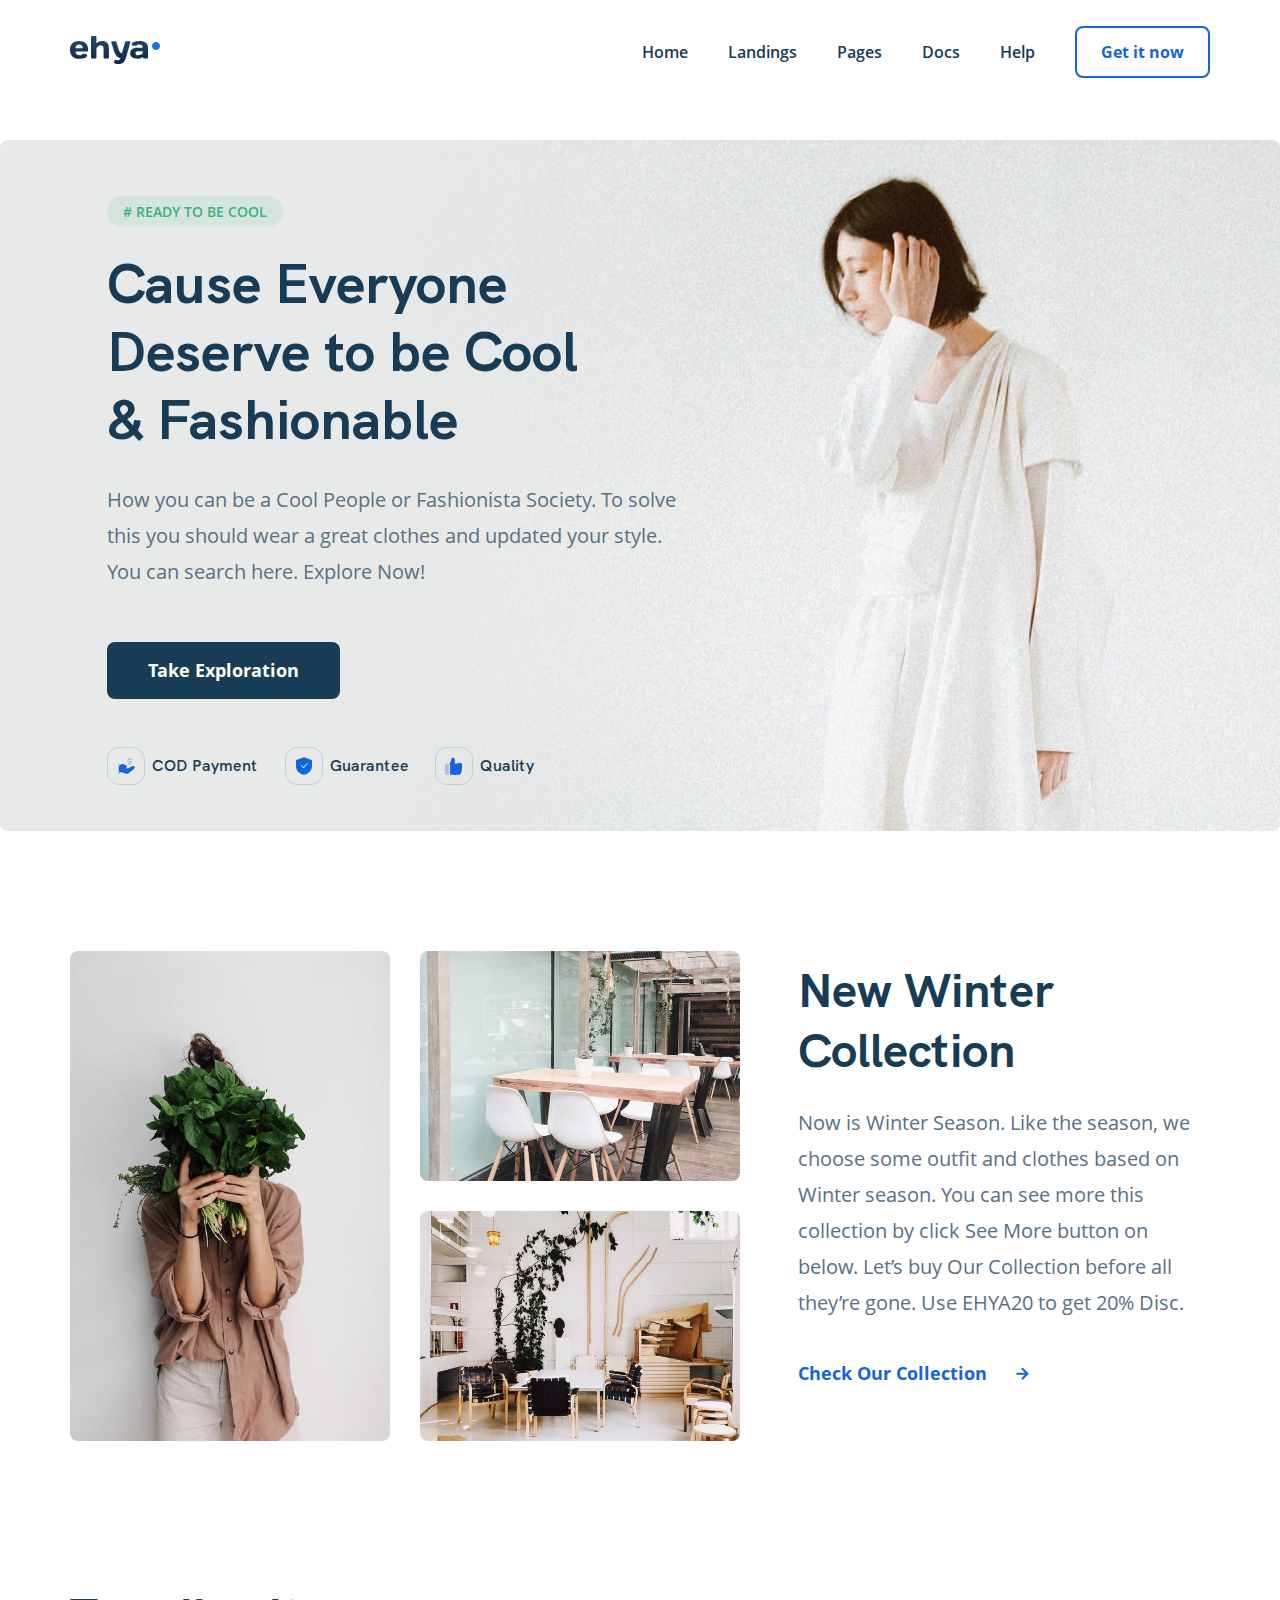
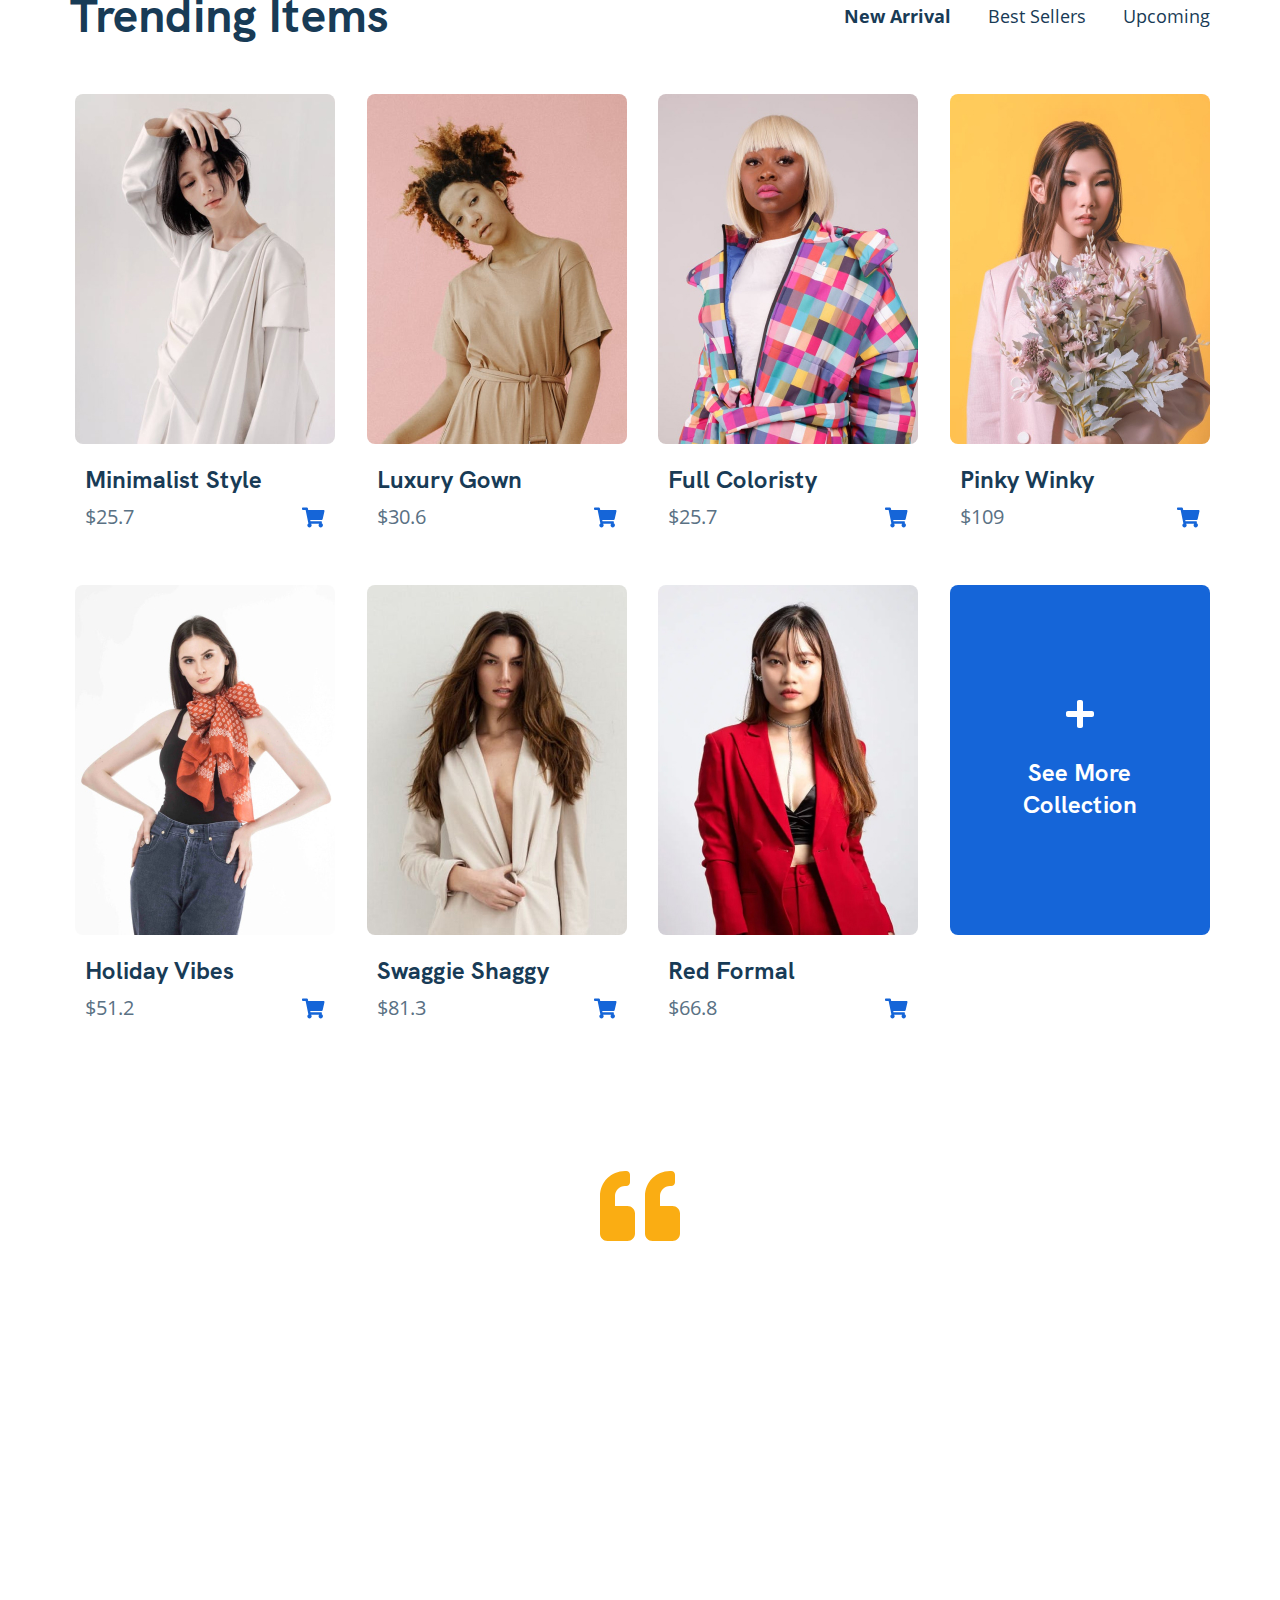
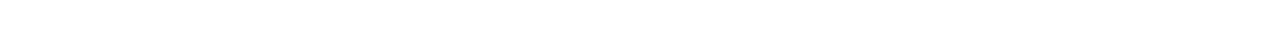
==== index.html @ 0058f1e8 "create: added testimonial section & swipper slider for testimonial" ====
<!DOCTYPE html>
<html lang="en">
  <head>
    <meta charset="UTF-8" />
    <meta name="viewport" content="width=device-width, initial-scale=1.0" />
    <title>ehya</title>
    <link rel="shortcut icon" href="favicon.ico" type="image/x-icon" />
    <link rel="icon" href="favicon.ico" type="image/x-icon" />
    <link rel="stylesheet" href="css/swiper-bundle.min.css" />
    <link rel="stylesheet" href="css/style.css" />
  </head>
  <body>
    <header class="header">
      <div class="container header__container">
        <a href="#" class="logo">
          <img src="img/logo.svg" alt="Logo: ehya" class="logo__image" />
        </a>
        <button class="menu-button">
          <span class="menu-button__line"></span>
          <span class="menu-button__line"></span>
          <span class="menu-button__line"></span>
        </button>
        <nav class="navbar-menu">
          <img
            src="img/close.svg"
            alt="Icon: Close"
            class="close navbar-menu__close"
          />
          <a href="#" class="navbar-menu__item navbar-menu__link">Home</a>
          <a href="#" class="navbar-menu__item navbar-menu__link">Landings</a>
          <a href="#" class="navbar-menu__item navbar-menu__link">Pages</a>
          <a href="#" class="navbar-menu__item navbar-menu__link">Docs</a>
          <a href="#" class="navbar-menu__item navbar-menu__link">Help</a>
          <button class="button navbar-menu__item navbar-menu__button">
            Get it now
          </button>
        </nav>
        <!-- /.navbar-menu -->
      </div>
      <!-- /.container -->
    </header>

    <section class="hero">
      <div class="container hero-container">
        <span class="label hero__label"># Ready to be cool</span>
        <h1 class="title hero__title">
          Cause Everyone Deserve to be Cool & Fashionable
        </h1>
        <p class="description hero__description">
          How you can be a Cool People or Fashionista Society. To solve this you
          should wear a great clothes and updated your style. You can search
          here. Explore Now!
        </p>
        <button class="button hero__button">Take Exploration</button>
        <ul class="advantages">
          <li class="advantages__item">
            <img
              src="img/icon-get-money.svg"
              alt="Icon: Get money"
              class="advantages__icon"
            />
            <span class="advantages__text">COD Payment</span>
          </li>
          <li class="advantages__item">
            <img
              src="img/icon-protection.svg"
              alt="Icon: Get money"
              class="advantages__icon"
            />
            <span class="advantages__text">Guarantee</span>
          </li>
          <li class="advantages__item">
            <img
              src="img/icon-like.svg"
              alt="Icon: Get money"
              class="advantages__icon"
            />
            <span class="advantages__text">Quality</span>
          </li>
        </ul>
      </div>
      <!-- /.hero-container -->
    </section>
    <!-- /.hero -->

    <section class="collection">
      <div class="container collection-container">
        <img
          src="img/collection-1.png"
          alt="Photo: Collection"
          class="photo collection__main-photo"
        />
        <div class="collection__photos">
          <img
            src="img/collection-2.png"
            alt="Photo: Collection"
            class="photo collection__photo"
          />
          <img
            src="img/collection-3.png"
            alt="Photo: Collection"
            class="photo collection__photo"
          />
        </div>
        <!-- /.collection__photos -->
        <div class="collection__info">
          <h2 class="title collection__title">New Winter Collection</h2>
          <p class="description collection__description">
            Now is Winter Season. Like the season, we choose some outfit and
            clothes based on Winter season. You can see more this collection by
            click See More button on below. Let’s buy Our Collection before all
            they’re gone. Use EHYA20 to get 20% Disc.
          </p>
          <a href="#" class="collection__link">
            Check Our Collection
            <img
              class="collection__icon"
              src="img/arrow-next.svg"
              alt="Icon: Arrow next"
            />
          </a>
        </div>
        <!-- /.collection__info -->
      </div>
      <!-- /.container -->
    </section>
    <!-- /.collection -->

    <section class="trending">
      <div class="container">
        <div class="trending-top">
          <h2 class="title trending__title">Trending Items</h2>
          <ul class="tabs">
            <li class="tabs__item tabs__item--bold">New Arrival</li>
            <li class="tabs__item">Best Sellers</li>
            <li class="tabs__item">Upcoming</li>
          </ul>
        </div>
        <!-- /.trending-top -->
        <div class="trending-items">
          <div class="card">
            <img
              src="img/trend-1.jpg"
              alt="Photo: Minimalist Style"
              class="photo card__photo"
            />
            <h4 class="title card__title">Minimalist Style</h4>
            <div class="price">
              <span class="price-tag">$25.7</span>
              <img
                class="price-icon"
                src="img/icon-shopping-cart.svg"
                alt="Icon: Shopping cart"
              />
            </div>
          </div>
          <!-- /.card -->
          <div class="card">
            <img
              src="img/trend-2.jpg"
              alt="Photo: Luxury Gown"
              class="photo card__photo"
            />
            <h3 class="title card__title">Luxury Gown</h3>
            <div class="price">
              <span class="price-tag">$30.6</span>
              <img
                class="price-icon"
                src="img/icon-shopping-cart.svg"
                alt="Icon: Shopping cart"
              />
            </div>
          </div>
          <!-- /.card -->
          <div class="card">
            <img
              src="img/trend-3.jpg"
              alt="Photo: Full Coloristy"
              class="photo card__photo"
            />
            <h3 class="title card__title">Full Coloristy</h3>
            <div class="price">
              <span class="price-tag">$25.7</span>
              <img
                class="price-icon"
                src="img/icon-shopping-cart.svg"
                alt="Icon: Shopping cart"
              />
            </div>
          </div>
          <!-- /.card -->
          <div class="card">
            <img
              src="img/trend-4.jpg"
              alt="Photo: Pinky Winky"
              class="photo card__photo"
            />
            <h3 class="title card__title">Pinky Winky</h3>
            <div class="price">
              <span class="price-tag">$109</span>
              <img
                class="price-icon"
                src="img/icon-shopping-cart.svg"
                alt="Icon: Shopping cart"
              />
            </div>
          </div>
          <!-- /.card -->
          <div class="card">
            <img
              src="img/trend-5.jpg"
              alt="Photo: Holiday Vibes"
              class="photo card__photo"
            />
            <h3 class="title card__title">Holiday Vibes</h3>
            <div class="price">
              <span class="price-tag">$51.2</span>
              <img
                class="price-icon"
                src="img/icon-shopping-cart.svg"
                alt="Icon: Shopping cart"
              />
            </div>
          </div>
          <!-- /.card -->
          <div class="card">
            <img
              src="img/trend-6.jpg"
              alt="Photo: Swaggie Shaggy"
              class="photo card__photo"
            />
            <h3 class="title card__title">Swaggie Shaggy</h3>
            <div class="price">
              <span class="price-tag">$81.3</span>
              <img
                class="price-icon"
                src="img/icon-shopping-cart.svg"
                alt="Icon: Shopping cart"
              />
            </div>
          </div>
          <!-- /.card -->
          <div class="card">
            <img
              src="img/trend-7.jpg"
              alt="Photo: Red Formal"
              class="photo card__photo"
            />
            <h3 class="title card__title">Red Formal</h3>
            <div class="price">
              <span class="price-tag">$66.8</span>
              <img
                class="price-icon"
                src="img/icon-shopping-cart.svg"
                alt="Icon: Shopping cart"
              />
            </div>
          </div>
          <!-- /.card -->
          <div class="card">
            <div class="card-more">
              <a href="#" class="card-more__link">
                <img
                  src="img/plus.svg"
                  alt="Icon: Plus"
                  class="card-more__icon"
                />
                <h3 class="title card-more__title">See More Collection</h3>
              </a>
            </div>
          </div>
          <!-- /.card -->
        </div>
        <!-- /.trending-items -->
      </div>
    </section>
    <!-- /.trending -->

    <section class="testimonial">
      <div class="testimonial-container">
        <img
          src="img/quote-left.svg"
          alt="Icon: Quote"
          class="testimonial__icon"
        />
        <div class="swiper-container testimonial-slider">
          <div class="swiper-wrapper">
            <div class="swiper-slide">
              <div class="testimonial-slider__item">
                <p class="testimonial-slider__text">
                  "I absolutely love the designs and styles that Ehya
                  creates..They are so different and innovative. I have bought
                  several times from the collections and what I love is that
                  they really are timeless pieces and the quality of the fabric
                  is devine.... I look forward to seeing the new collections
                  from season to season”
                </p>
                <h3 class="title testimonial-slider__name">
                  Alicia Puma - Fashun Customer
                </h3>
              </div>
            </div>
            <!-- /.swiper-slide -->

            <div class="swiper-slide">
              <div class="testimonial-slider__item">
                <p class="testimonial-slider__text">
                  "Lorem ipsum dolor, sit amet consectetur adipisicing elit.
                  Minima assumenda ratione deserunt placeat, possimus, unde qui
                  cumque, perspiciatis commodi delectus quisquam. Reiciendis
                  odio ea similique recusandae nesciunt sit et nihil."
                </p>
                <h3 class="title testimonial-slider__name">
                  Julia Robert - Designer
                </h3>
              </div>
            </div>
            <!-- /.swiper-slide -->
          </div>
          <!-- /.swiper-wrapper -->
          <div class="swiper-pagination"></div>
        </div>
        <!-- /.testimonial-slider -->
      </div>
      <!-- /.container -->
    </section>
    <!-- /.testimonial -->
    <script src="js/jquery-3.5.1.min.js"></script>
    <script src="js/swiper-bundle.min.js"></script>
    <script src="js/main.js"></script>
  </body>
</html>
---- css/style.css ----
@font-face{font-family:"Open Sans";src:url("../fonts/OpenSans-Bold.woff") format("woff"),url("../fonts/OpenSans-Bold.woff2") format("woff2");font-weight:bold;font-style:normal;font-display:swap}@font-face{font-family:"Open Sans";src:url("../fonts/OpenSans-Regular.woff") format("woff"),url("../fonts/OpenSans-Regular.woff2") format("woff2");font-weight:normal;font-style:normal;font-display:swap}@font-face{font-family:"Open Sans";src:url("../fonts/OpenSans-SemiBold.woff") format("woff"),url("../fonts/OpenSans-SemiBold.woff2") format("woff2");font-weight:600;font-style:normal;font-display:swap}@font-face{font-family:'HK Grotesk';src:url("../fonts/HKGrotesk-Bold.woff") format("woff"),url("../fonts/HKGrotesk-Bold.woff2") format("woff2");font-weight:bold;font-style:normal;font-display:swap}@font-face{font-family:'HK Grotesk';src:url("../fonts/HKGrotesk-SemiBold.woff") format("woff"),url("../fonts/HKGrotesk-SemiBold.woff2") format("woff2");font-weight:600;font-style:normal;font-display:swap}@font-face{font-family:'HK Grotesk';src:url("../fonts/HKGrotesk-Regular.woff") format("woff"),url("../fonts/HKGrotesk-Regular.woff2") format("woff2");font-weight:normal;font-style:normal;font-display:swap}*{box-sizing:border-box}body{background-color:#ffffff;font-family:'Open Sans', sans-serif;color:#183B56}input,button{outline:none}.container{max-width:1140px;margin:auto}img{max-width:100%}.label{padding:6px 16px;text-transform:uppercase;font-style:normal;font-weight:600;font-size:14px;line-height:20px;color:#36B37E;background-color:rgba(54,179,126,0.1);border-radius:2000px}.title{font-family:'HK Grotesk', sans-serif;font-style:normal;font-weight:bold;font-size:48px;line-height:60px;margin:0}.description{margin:0;color:#5A7184;font-style:normal;font-weight:normal;font-size:20px;line-height:36px}.button{font-style:normal;font-weight:bold;font-size:18px;line-height:25px;background-color:#183B56;color:#fff;border-radius:8px;border:none;cursor:pointer}.photo{border-radius:8px;object-fit:cover}.form{display:flex;align-items:center;justify-content:space-between;flex-wrap:wrap}.invalid{color:#1565D8;border-bottom:1px solid #1565D8;padding-top:1px;font-size:12px}/*! normalize.css v8.0.1 | MIT License | github.com/necolas/normalize.css */html{line-height:1.15;-webkit-text-size-adjust:100%}body{margin:0}main{display:block}h1{font-size:2em;margin:0.67em 0}hr{box-sizing:content-box;height:0;overflow:visible}pre{font-family:monospace, monospace;font-size:1em}a{background-color:transparent}abbr[title]{border-bottom:none;text-decoration:underline;text-decoration:underline dotted}b,strong{font-weight:bolder}code,kbd,samp{font-family:monospace, monospace;font-size:1em}small{font-size:80%}sub,sup{font-size:75%;line-height:0;position:relative;vertical-align:baseline}sub{bottom:-0.25em}sup{top:-0.5em}img{border-style:none}button,input,optgroup,select,textarea{font-family:inherit;font-size:100%;line-height:1.15;margin:0}button,input{overflow:visible}button,select{text-transform:none}button,[type="button"],[type="reset"],[type="submit"]{-webkit-appearance:button}button::-moz-focus-inner,[type="button"]::-moz-focus-inner,[type="reset"]::-moz-focus-inner,[type="submit"]::-moz-focus-inner{border-style:none;padding:0}button:-moz-focusring,[type="button"]:-moz-focusring,[type="reset"]:-moz-focusring,[type="submit"]:-moz-focusring{outline:1px dotted ButtonText}fieldset{padding:0.35em 0.75em 0.625em}legend{box-sizing:border-box;color:inherit;display:table;max-width:100%;padding:0;white-space:normal}progress{vertical-align:baseline}textarea{overflow:auto}[type="checkbox"],[type="radio"]{box-sizing:border-box;padding:0}[type="number"]::-webkit-inner-spin-button,[type="number"]::-webkit-outer-spin-button{height:auto}[type="search"]{-webkit-appearance:textfield;outline-offset:-2px}[type="search"]::-webkit-search-decoration{-webkit-appearance:none}::-webkit-file-upload-button{-webkit-appearance:button;font:inherit}details{display:block}summary{display:list-item}template{display:none}[hidden]{display:none}.header{background-color:inherit;padding:26px 0}.header__container{display:flex;align-items:center;justify-content:space-between}.navbar-menu{margin:0;display:flex;align-items:center;justify-content:space-between}.navbar-menu__link{color:#183B56;text-decoration:none;font-style:normal;font-weight:600;font-size:16px;line-height:22px;margin-right:40px}.navbar-menu__button{min-width:130px;min-height:48px;padding:13px 24px;font-size:16px;line-height:22px;background-color:inherit;color:#1565D8;border:2px solid #1565D8}.navbar-menu__close{display:none}.logo{width:90px}.menu-button{display:none}.hero{padding-top:36px}.hero-container{padding:62px 107px 46px;padding-top:62px;padding-bottom:46px;padding-left:107px;max-width:1280px;max-height:700px;background-position:67% 25%;background-image:url(../img/header-image.jpg);background-color:#E8EAE9;background-repeat:no-repeat;border-radius:8px;overflow:hidden}.hero__title{margin-top:28px;font-size:56px;line-height:68px;max-width:474px}.hero__description{margin-top:28px;max-width:590px}.hero__button{margin-top:52px;margin-bottom:48px;padding:16px 24px;min-width:233px;min-height:56px}.advantages{display:flex;align-items:center;justify-content:space-between;list-style-type:none;margin:0;padding:0;max-width:427px}.advantages__item{display:flex;align-items:center}.advantages__text{font-family:'HK Grotesk', sans-serif;font-style:normal;font-weight:600;font-size:16px;line-height:20px;color:#183B56}.advantages__icon{margin-right:7px;min-width:36px;min-height:36px;padding:7px;border:0.75px solid rgba(21,101,216,0.2);border-radius:12px}.collection{padding-top:120px}.collection-container{display:flex;align-items:flex-start;justify-content:flex-start;height:490px}.collection__main-photo{width:320px;height:100%;margin-right:30px}.collection__photos{display:flex;flex-direction:column;justify-content:space-between;height:100%;margin-right:58px}.collection__photo{width:320px;height:230px}.collection__info{display:flex;flex-direction:column;justify-content:flex-start;max-width:392px;padding-top:10px}.collection__description{margin-top:24px}.collection__link{display:flex;align-items:center;justify-content:space-between;max-width:231px;margin-top:40px;text-decoration:none;color:#1565D8;font-style:normal;font-weight:bold;font-size:18px;line-height:25px}.trending{padding-top:145px}.trending-top{display:flex;align-items:center;justify-content:space-between;padding-bottom:48px}.trending-items{display:flex;align-items:flex-start;justify-content:space-between;flex-wrap:wrap;padding-left:5px}.tabs{display:flex;align-items:center;justify-content:space-between;min-width:366px;list-style-type:none;margin:0;padding:0;font-style:normal;font-weight:normal;font-size:18px;line-height:25px}.tabs__item--bold{font-weight:bold}.card{width:260px;display:flex;flex-direction:column;align-items:flex-start;padding-bottom:50px}.card__photo{width:100%;height:350px;margin-bottom:20px}.card__title{font-size:24px;line-height:32px;margin-left:10px;margin-bottom:3px}.card-more{background-color:#1565D8;width:100%;height:350px;border-radius:8px;display:flex;align-items:center;justify-content:center}.card-more__link{text-decoration:none;max-width:112px;display:flex;flex-direction:column;align-items:center}.card-more__icon{width:28px;height:28px;margin-bottom:29px}.card-more__title{font-size:24px;line-height:32px;color:#fff;text-align:center}.price{display:flex;align-items:center;justify-content:space-between;width:100%;padding:0 10px}.price-tag{font-style:normal;font-weight:normal;font-size:20px;line-height:36px;color:#5A7184}.price-icon{width:23px}.testimonial{padding:95px 0 80px 0}.testimonial-container{display:flex;flex-direction:column;align-items:center}.testimonial__icon{width:80px;height:70px;margin-bottom:35px}.testimonial-slider__item{display:flex;flex-direction:column;align-items:center;max-width:800px;margin:auto}.testimonial-slider__text{font-family:'HK Grotesk', sans-serif;font-style:normal;font-weight:normal;font-size:20px;line-height:42px;color:#183B56;text-align:center;margin-bottom:28px}.testimonial-slider__name{font-size:20px;line-height:24px;margin-bottom:48px}@media (max-width: 1200px){.container{max-width:960px}}@media (max-width: 992px){.container{max-width:700px}.navbar-menu__item{margin-right:25px}.navbar-menu__button{max-height:40px;padding:9px 24px}.hero-container{max-width:728px}}@media (max-width: 767px){body{padding-top:78px}.container{max-width:650px;width:85%}.header{position:fixed;left:0;top:0;right:0;z-index:99}.navbar-menu{position:absolute;top:10px;right:8px;padding:36px 24px;min-width:304px;background-color:#fff;flex-direction:column;align-items:flex-start;display:none}.navbar-menu__link{margin-bottom:20px}.navbar-menu__button{min-width:130px;width:100%}.navbar-menu__close{position:absolute;top:16px;right:20px;width:16px;height:16px;display:block}.navbar-menu--visible{display:flex}.menu-button{display:flex;width:22px;height:18px;padding:0;align-items:center;justify-content:space-between;flex-direction:column;border:none;background-color:inherit;cursor:pointer}.menu-button__line{width:22px;height:2px;background-color:#3A4C66}.hero{padding-top:30px}.hero-container{padding:36px 28px;max-width:728px;max-height:624px;width:95%}.hero__title{max-width:407px;font-size:48px;line-height:60px}.hero__description{max-width:400px;font-size:18px;line-height:32px}}
/*# sourceMappingURL=style.css.map */
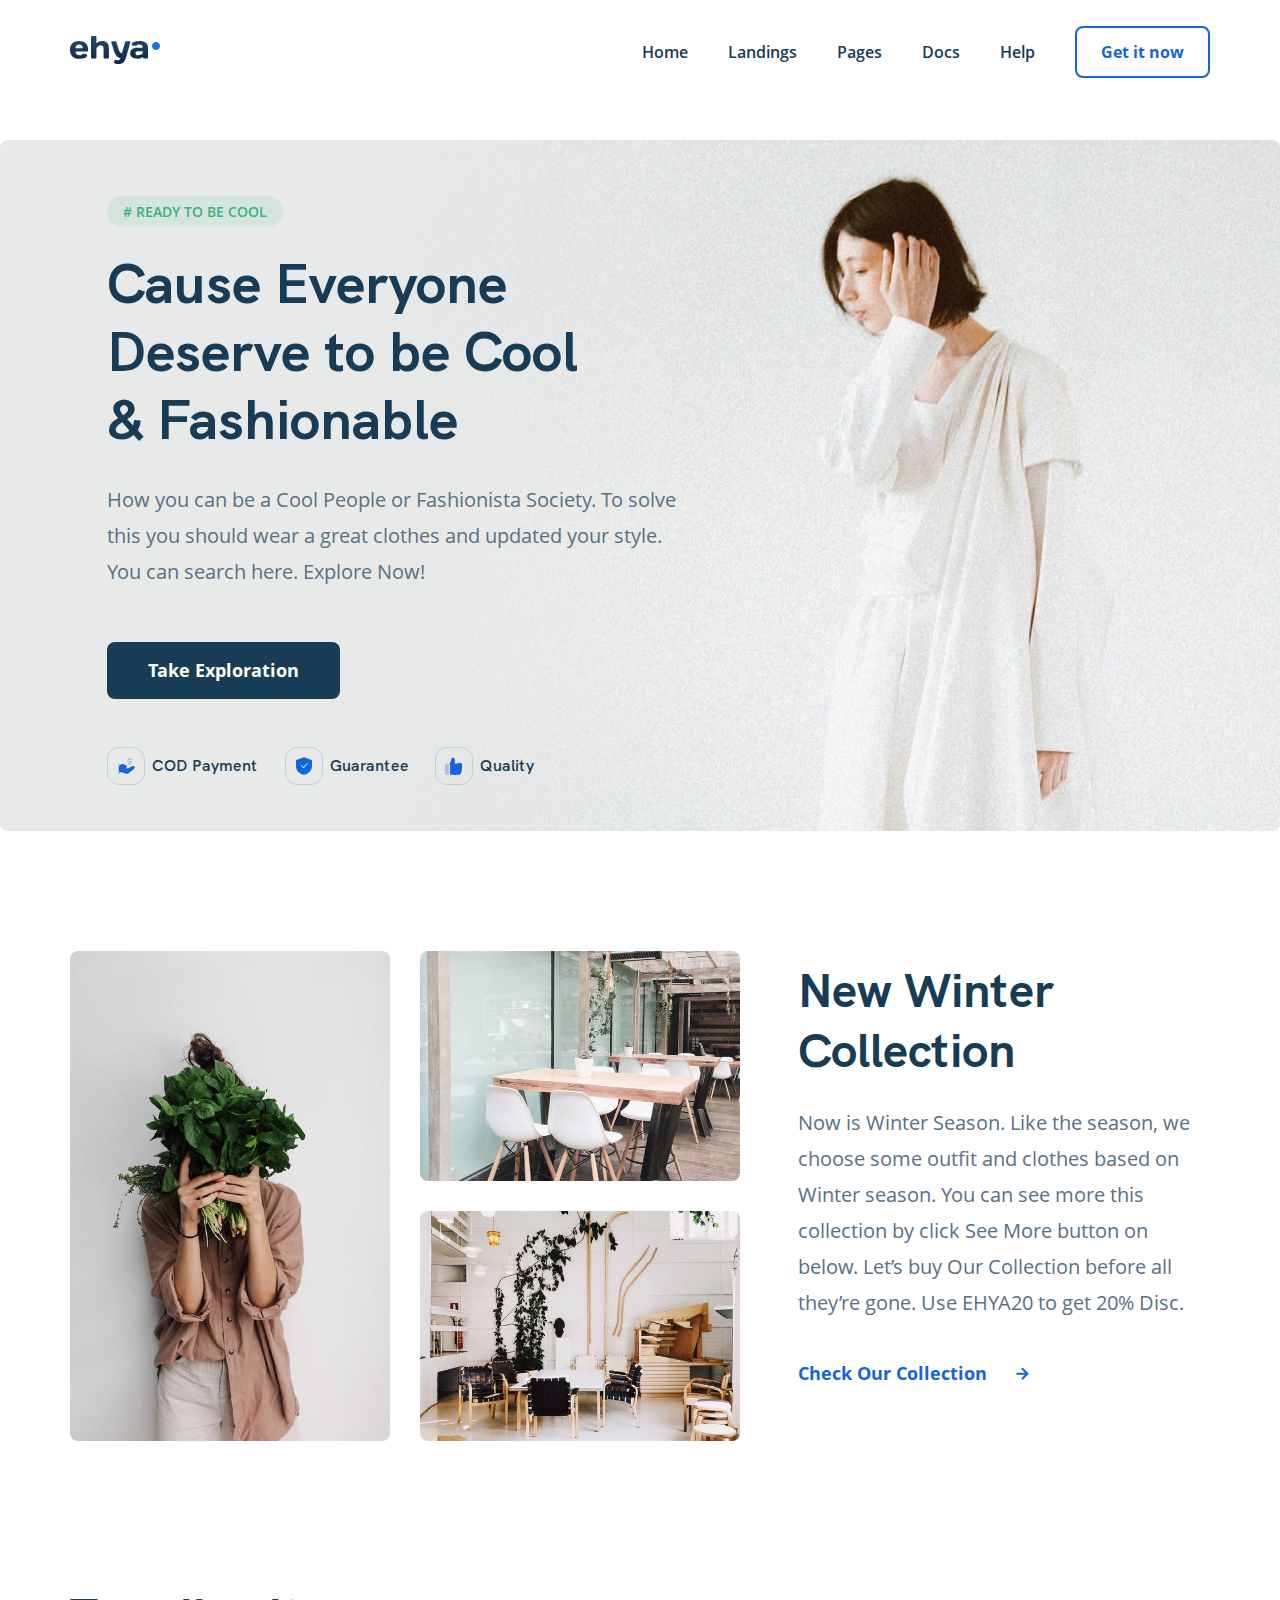
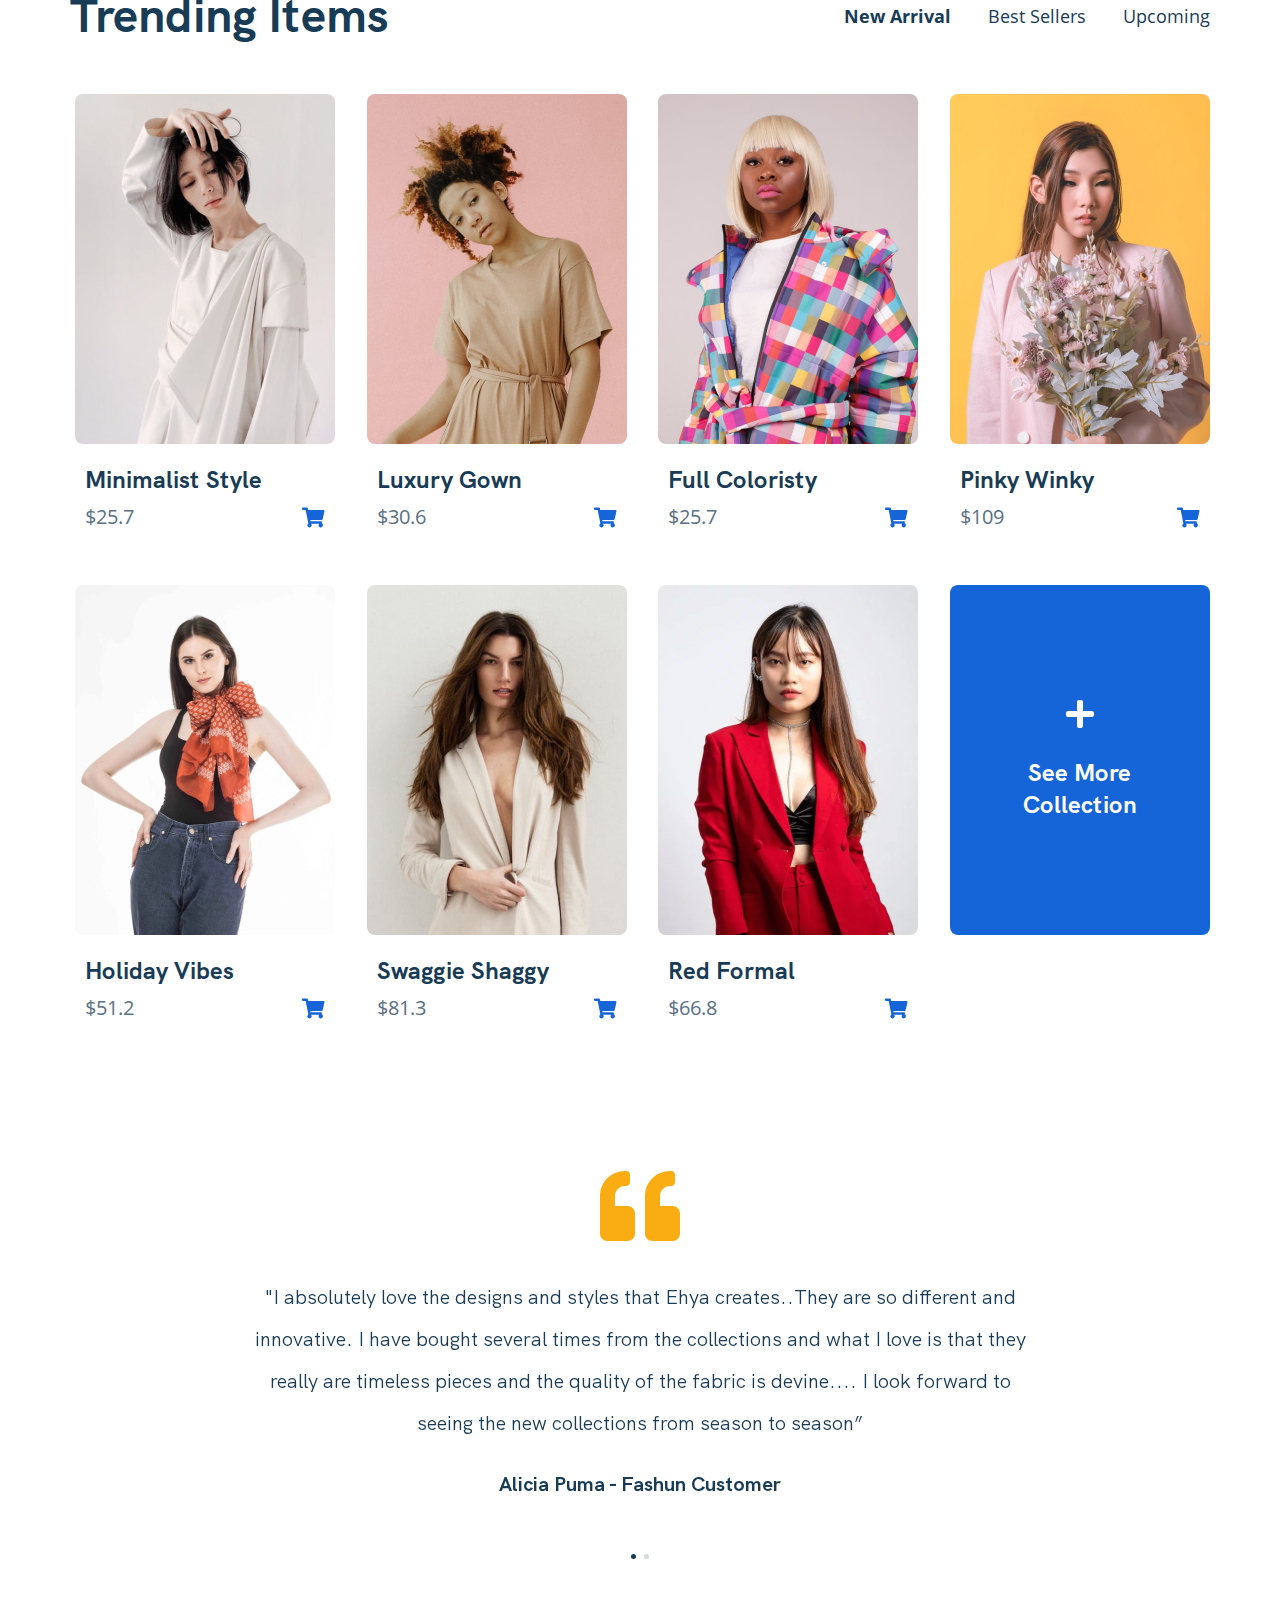
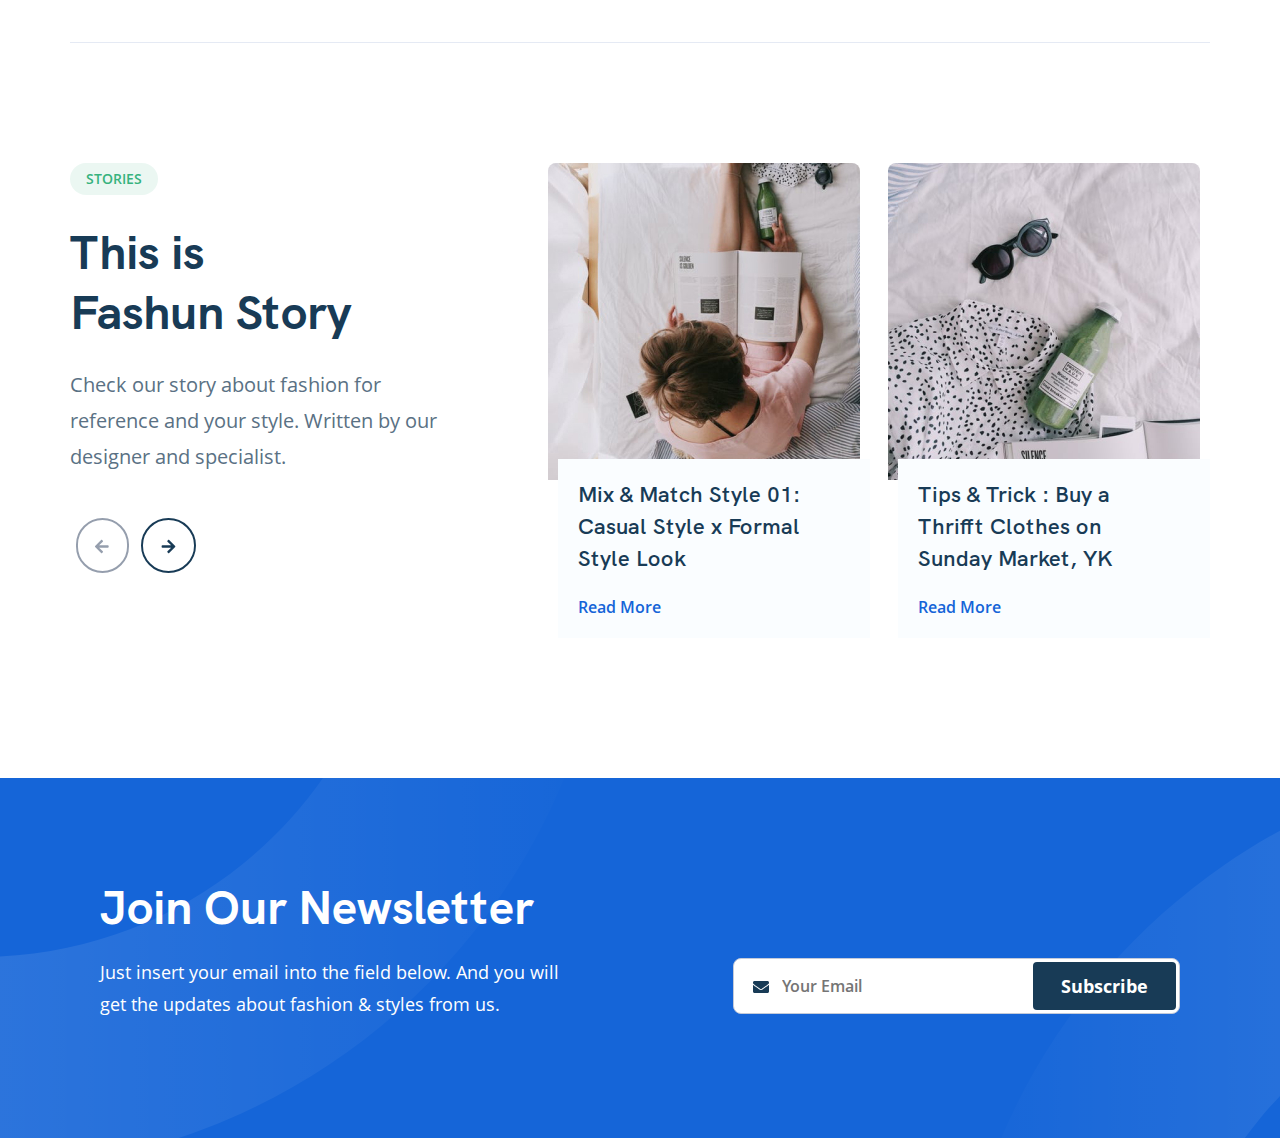
==== commit c8d51b4d: "create: added stories & newsletter sections, added send.php" ====
--- a/index.html
+++ b/index.html
@@ -144,7 +144,7 @@
               alt="Photo: Minimalist Style"
               class="photo card__photo"
             />
-            <h4 class="title card__title">Minimalist Style</h4>
+            <h3 class="title card__title">Minimalist Style</h3>
             <div class="price">
               <span class="price-tag">$25.7</span>
               <img
@@ -325,6 +325,99 @@
       <!-- /.container -->
     </section>
     <!-- /.testimonial -->
+
+    <section class="stories">
+      <div class="container stories-container">
+        <div class="stories__left">
+          <span class="label stories__label">Stories</span>
+          <h2 class="title stories__title">
+            This is Fashun Story
+          </h2>
+          <p class="description stories__description">
+            Check our story about fashion for reference and your style. Written
+            by our designer and specialist.
+          </p>
+          <div class="stories-buttons">
+            <button class="stories__button stories__button--prev">
+              <img src="img/button-prev.svg" alt="Button: Prev" />
+            </button>
+            <button class="stories__button stories__button--next">
+              <img src="img/button-next.svg" alt="Button: Next" />
+            </button>
+          </div>
+        </div>
+        <!-- /.stories-left -->
+        <div class="swiper-container stories-slider">
+          <div class="swiper-wrapper">
+            <div class="swiper-slide">
+              <div class="stories-slider__item">
+                <div class="stories-card">
+                  <img
+                    src="img/stories-1.jpg"
+                    alt="Photo: Mix & Match Style"
+                    class="photo stories-card__photo"
+                  />
+                  <div class="stories-card__info">
+                    <h3 class="stories-card__title">
+                      Mix & Match Style 01: Casual Style x Formal Style Look
+                    </h3>
+                    <a href="#" class="stories-card__link">Read More</a>
+                  </div>
+                </div>
+                <!-- /.stories-card -->
+                <div class="stories-card">
+                  <img
+                    src="img/stories-2.jpg"
+                    alt="Photo: Tips & Trick"
+                    class="photo stories-card__photo"
+                  />
+                  <div class="stories-card__info">
+                    <h3 class="stories-card__title">
+                      Tips & Trick : Buy a Thrifft Clothes on Sunday Market, YK
+                    </h3>
+                    <a href="#" class="stories-card__link">Read More</a>
+                  </div>
+                </div>
+                <!-- /.stories-card -->
+              </div>
+            </div>
+            <!-- /.swiper-slide -->
+          </div>
+          <!-- /.swiper-wrapper -->
+        </div>
+        <!-- /.stories-slider -->
+      </div>
+      <!-- /.container -->
+    </section>
+    <!-- /.stories -->
+
+    <section class="newsletter">
+      <div class="newsletter-wrapper">
+        <div class="newsletter-text">
+          <h2 class="title newsletter__title">Join Our Newsletter</h2>
+          <p class="newsletter__description">
+            Just insert your email into the field below. And you will get the
+            updates about fashion & styles from us.
+          </p>
+        </div>
+        <form
+          action="send.php"
+          method="POST"
+          class="subscribe newsletter__subscribe"
+        >
+          <input
+            type="email"
+            class="subscribe__input"
+            placeholder="Your Email"
+            name="email"
+            required
+          />
+          <button class="button subscribe__button">Subscribe</button>
+        </form>
+      </div>
+      <!-- /.newsletter-wrapper -->
+    </section>
+    <!-- /.newsletter -->
     <script src="js/jquery-3.5.1.min.js"></script>
     <script src="js/swiper-bundle.min.js"></script>
     <script src="js/main.js"></script>
--- a/css/style.css
+++ b/css/style.css
@@ -1,2 +1,2 @@
-@font-face{font-family:"Open Sans";src:url("../fonts/OpenSans-Bold.woff") format("woff"),url("../fonts/OpenSans-Bold.woff2") format("woff2");font-weight:bold;font-style:normal;font-display:swap}@font-face{font-family:"Open Sans";src:url("../fonts/OpenSans-Regular.woff") format("woff"),url("../fonts/OpenSans-Regular.woff2") format("woff2");font-weight:normal;font-style:normal;font-display:swap}@font-face{font-family:"Open Sans";src:url("../fonts/OpenSans-SemiBold.woff") format("woff"),url("../fonts/OpenSans-SemiBold.woff2") format("woff2");font-weight:600;font-style:normal;font-display:swap}@font-face{font-family:'HK Grotesk';src:url("../fonts/HKGrotesk-Bold.woff") format("woff"),url("../fonts/HKGrotesk-Bold.woff2") format("woff2");font-weight:bold;font-style:normal;font-display:swap}@font-face{font-family:'HK Grotesk';src:url("../fonts/HKGrotesk-SemiBold.woff") format("woff"),url("../fonts/HKGrotesk-SemiBold.woff2") format("woff2");font-weight:600;font-style:normal;font-display:swap}@font-face{font-family:'HK Grotesk';src:url("../fonts/HKGrotesk-Regular.woff") format("woff"),url("../fonts/HKGrotesk-Regular.woff2") format("woff2");font-weight:normal;font-style:normal;font-display:swap}*{box-sizing:border-box}body{background-color:#ffffff;font-family:'Open Sans', sans-serif;color:#183B56}input,button{outline:none}.container{max-width:1140px;margin:auto}img{max-width:100%}.label{padding:6px 16px;text-transform:uppercase;font-style:normal;font-weight:600;font-size:14px;line-height:20px;color:#36B37E;background-color:rgba(54,179,126,0.1);border-radius:2000px}.title{font-family:'HK Grotesk', sans-serif;font-style:normal;font-weight:bold;font-size:48px;line-height:60px;margin:0}.description{margin:0;color:#5A7184;font-style:normal;font-weight:normal;font-size:20px;line-height:36px}.button{font-style:normal;font-weight:bold;font-size:18px;line-height:25px;background-color:#183B56;color:#fff;border-radius:8px;border:none;cursor:pointer}.photo{border-radius:8px;object-fit:cover}.form{display:flex;align-items:center;justify-content:space-between;flex-wrap:wrap}.invalid{color:#1565D8;border-bottom:1px solid #1565D8;padding-top:1px;font-size:12px}/*! normalize.css v8.0.1 | MIT License | github.com/necolas/normalize.css */html{line-height:1.15;-webkit-text-size-adjust:100%}body{margin:0}main{display:block}h1{font-size:2em;margin:0.67em 0}hr{box-sizing:content-box;height:0;overflow:visible}pre{font-family:monospace, monospace;font-size:1em}a{background-color:transparent}abbr[title]{border-bottom:none;text-decoration:underline;text-decoration:underline dotted}b,strong{font-weight:bolder}code,kbd,samp{font-family:monospace, monospace;font-size:1em}small{font-size:80%}sub,sup{font-size:75%;line-height:0;position:relative;vertical-align:baseline}sub{bottom:-0.25em}sup{top:-0.5em}img{border-style:none}button,input,optgroup,select,textarea{font-family:inherit;font-size:100%;line-height:1.15;margin:0}button,input{overflow:visible}button,select{text-transform:none}button,[type="button"],[type="reset"],[type="submit"]{-webkit-appearance:button}button::-moz-focus-inner,[type="button"]::-moz-focus-inner,[type="reset"]::-moz-focus-inner,[type="submit"]::-moz-focus-inner{border-style:none;padding:0}button:-moz-focusring,[type="button"]:-moz-focusring,[type="reset"]:-moz-focusring,[type="submit"]:-moz-focusring{outline:1px dotted ButtonText}fieldset{padding:0.35em 0.75em 0.625em}legend{box-sizing:border-box;color:inherit;display:table;max-width:100%;padding:0;white-space:normal}progress{vertical-align:baseline}textarea{overflow:auto}[type="checkbox"],[type="radio"]{box-sizing:border-box;padding:0}[type="number"]::-webkit-inner-spin-button,[type="number"]::-webkit-outer-spin-button{height:auto}[type="search"]{-webkit-appearance:textfield;outline-offset:-2px}[type="search"]::-webkit-search-decoration{-webkit-appearance:none}::-webkit-file-upload-button{-webkit-appearance:button;font:inherit}details{display:block}summary{display:list-item}template{display:none}[hidden]{display:none}.header{background-color:inherit;padding:26px 0}.header__container{display:flex;align-items:center;justify-content:space-between}.navbar-menu{margin:0;display:flex;align-items:center;justify-content:space-between}.navbar-menu__link{color:#183B56;text-decoration:none;font-style:normal;font-weight:600;font-size:16px;line-height:22px;margin-right:40px}.navbar-menu__button{min-width:130px;min-height:48px;padding:13px 24px;font-size:16px;line-height:22px;background-color:inherit;color:#1565D8;border:2px solid #1565D8}.navbar-menu__close{display:none}.logo{width:90px}.menu-button{display:none}.hero{padding-top:36px}.hero-container{padding:62px 107px 46px;padding-top:62px;padding-bottom:46px;padding-left:107px;max-width:1280px;max-height:700px;background-position:67% 25%;background-image:url(../img/header-image.jpg);background-color:#E8EAE9;background-repeat:no-repeat;border-radius:8px;overflow:hidden}.hero__title{margin-top:28px;font-size:56px;line-height:68px;max-width:474px}.hero__description{margin-top:28px;max-width:590px}.hero__button{margin-top:52px;margin-bottom:48px;padding:16px 24px;min-width:233px;min-height:56px}.advantages{display:flex;align-items:center;justify-content:space-between;list-style-type:none;margin:0;padding:0;max-width:427px}.advantages__item{display:flex;align-items:center}.advantages__text{font-family:'HK Grotesk', sans-serif;font-style:normal;font-weight:600;font-size:16px;line-height:20px;color:#183B56}.advantages__icon{margin-right:7px;min-width:36px;min-height:36px;padding:7px;border:0.75px solid rgba(21,101,216,0.2);border-radius:12px}.collection{padding-top:120px}.collection-container{display:flex;align-items:flex-start;justify-content:flex-start;height:490px}.collection__main-photo{width:320px;height:100%;margin-right:30px}.collection__photos{display:flex;flex-direction:column;justify-content:space-between;height:100%;margin-right:58px}.collection__photo{width:320px;height:230px}.collection__info{display:flex;flex-direction:column;justify-content:flex-start;max-width:392px;padding-top:10px}.collection__description{margin-top:24px}.collection__link{display:flex;align-items:center;justify-content:space-between;max-width:231px;margin-top:40px;text-decoration:none;color:#1565D8;font-style:normal;font-weight:bold;font-size:18px;line-height:25px}.trending{padding-top:145px}.trending-top{display:flex;align-items:center;justify-content:space-between;padding-bottom:48px}.trending-items{display:flex;align-items:flex-start;justify-content:space-between;flex-wrap:wrap;padding-left:5px}.tabs{display:flex;align-items:center;justify-content:space-between;min-width:366px;list-style-type:none;margin:0;padding:0;font-style:normal;font-weight:normal;font-size:18px;line-height:25px}.tabs__item--bold{font-weight:bold}.card{width:260px;display:flex;flex-direction:column;align-items:flex-start;padding-bottom:50px}.card__photo{width:100%;height:350px;margin-bottom:20px}.card__title{font-size:24px;line-height:32px;margin-left:10px;margin-bottom:3px}.card-more{background-color:#1565D8;width:100%;height:350px;border-radius:8px;display:flex;align-items:center;justify-content:center}.card-more__link{text-decoration:none;max-width:112px;display:flex;flex-direction:column;align-items:center}.card-more__icon{width:28px;height:28px;margin-bottom:29px}.card-more__title{font-size:24px;line-height:32px;color:#fff;text-align:center}.price{display:flex;align-items:center;justify-content:space-between;width:100%;padding:0 10px}.price-tag{font-style:normal;font-weight:normal;font-size:20px;line-height:36px;color:#5A7184}.price-icon{width:23px}.testimonial{padding:95px 0 80px 0}.testimonial-container{display:flex;flex-direction:column;align-items:center}.testimonial__icon{width:80px;height:70px;margin-bottom:35px}.testimonial-slider__item{display:flex;flex-direction:column;align-items:center;max-width:800px;margin:auto}.testimonial-slider__text{font-family:'HK Grotesk', sans-serif;font-style:normal;font-weight:normal;font-size:20px;line-height:42px;color:#183B56;text-align:center;margin-bottom:28px}.testimonial-slider__name{font-size:20px;line-height:24px;margin-bottom:48px}@media (max-width: 1200px){.container{max-width:960px}}@media (max-width: 992px){.container{max-width:700px}.navbar-menu__item{margin-right:25px}.navbar-menu__button{max-height:40px;padding:9px 24px}.hero-container{max-width:728px}}@media (max-width: 767px){body{padding-top:78px}.container{max-width:650px;width:85%}.header{position:fixed;left:0;top:0;right:0;z-index:99}.navbar-menu{position:absolute;top:10px;right:8px;padding:36px 24px;min-width:304px;background-color:#fff;flex-direction:column;align-items:flex-start;display:none}.navbar-menu__link{margin-bottom:20px}.navbar-menu__button{min-width:130px;width:100%}.navbar-menu__close{position:absolute;top:16px;right:20px;width:16px;height:16px;display:block}.navbar-menu--visible{display:flex}.menu-button{display:flex;width:22px;height:18px;padding:0;align-items:center;justify-content:space-between;flex-direction:column;border:none;background-color:inherit;cursor:pointer}.menu-button__line{width:22px;height:2px;background-color:#3A4C66}.hero{padding-top:30px}.hero-container{padding:36px 28px;max-width:728px;max-height:624px;width:95%}.hero__title{max-width:407px;font-size:48px;line-height:60px}.hero__description{max-width:400px;font-size:18px;line-height:32px}}
+@font-face{font-family:"Open Sans";src:url("../fonts/OpenSans-Bold.woff") format("woff"),url("../fonts/OpenSans-Bold.woff2") format("woff2");font-weight:bold;font-style:normal;font-display:swap}@font-face{font-family:"Open Sans";src:url("../fonts/OpenSans-Regular.woff") format("woff"),url("../fonts/OpenSans-Regular.woff2") format("woff2");font-weight:normal;font-style:normal;font-display:swap}@font-face{font-family:"Open Sans";src:url("../fonts/OpenSans-SemiBold.woff") format("woff"),url("../fonts/OpenSans-SemiBold.woff2") format("woff2");font-weight:600;font-style:normal;font-display:swap}@font-face{font-family:'HK Grotesk';src:url("../fonts/HKGrotesk-Bold.woff") format("woff"),url("../fonts/HKGrotesk-Bold.woff2") format("woff2");font-weight:bold;font-style:normal;font-display:swap}@font-face{font-family:'HK Grotesk';src:url("../fonts/HKGrotesk-SemiBold.woff") format("woff"),url("../fonts/HKGrotesk-SemiBold.woff2") format("woff2");font-weight:600;font-style:normal;font-display:swap}@font-face{font-family:'HK Grotesk';src:url("../fonts/HKGrotesk-Regular.woff") format("woff"),url("../fonts/HKGrotesk-Regular.woff2") format("woff2");font-weight:normal;font-style:normal;font-display:swap}*{box-sizing:border-box}body{background-color:#ffffff;font-family:'Open Sans', sans-serif;color:#183B56}input,button{outline:none}.container{max-width:1140px;margin:auto}img{max-width:100%}.label{padding:6px 16px;text-transform:uppercase;font-style:normal;font-weight:600;font-size:14px;line-height:20px;color:#36B37E;background-color:rgba(54,179,126,0.1);border-radius:2000px}.title{font-family:'HK Grotesk', sans-serif;font-style:normal;font-weight:bold;font-size:48px;line-height:60px;margin:0}.description{margin:0;color:#5A7184;font-style:normal;font-weight:normal;font-size:20px;line-height:36px}.button{font-style:normal;font-weight:bold;font-size:18px;line-height:25px;background-color:#183B56;color:#fff;border-radius:8px;border:none;cursor:pointer}.photo{border-radius:8px;object-fit:cover}.form{display:flex;align-items:center;justify-content:space-between;flex-wrap:wrap}.invalid{color:#1565D8;border-bottom:1px solid #1565D8;padding-top:1px;font-size:12px}/*! normalize.css v8.0.1 | MIT License | github.com/necolas/normalize.css */html{line-height:1.15;-webkit-text-size-adjust:100%}body{margin:0}main{display:block}h1{font-size:2em;margin:0.67em 0}hr{box-sizing:content-box;height:0;overflow:visible}pre{font-family:monospace, monospace;font-size:1em}a{background-color:transparent}abbr[title]{border-bottom:none;text-decoration:underline;text-decoration:underline dotted}b,strong{font-weight:bolder}code,kbd,samp{font-family:monospace, monospace;font-size:1em}small{font-size:80%}sub,sup{font-size:75%;line-height:0;position:relative;vertical-align:baseline}sub{bottom:-0.25em}sup{top:-0.5em}img{border-style:none}button,input,optgroup,select,textarea{font-family:inherit;font-size:100%;line-height:1.15;margin:0}button,input{overflow:visible}button,select{text-transform:none}button,[type="button"],[type="reset"],[type="submit"]{-webkit-appearance:button}button::-moz-focus-inner,[type="button"]::-moz-focus-inner,[type="reset"]::-moz-focus-inner,[type="submit"]::-moz-focus-inner{border-style:none;padding:0}button:-moz-focusring,[type="button"]:-moz-focusring,[type="reset"]:-moz-focusring,[type="submit"]:-moz-focusring{outline:1px dotted ButtonText}fieldset{padding:0.35em 0.75em 0.625em}legend{box-sizing:border-box;color:inherit;display:table;max-width:100%;padding:0;white-space:normal}progress{vertical-align:baseline}textarea{overflow:auto}[type="checkbox"],[type="radio"]{box-sizing:border-box;padding:0}[type="number"]::-webkit-inner-spin-button,[type="number"]::-webkit-outer-spin-button{height:auto}[type="search"]{-webkit-appearance:textfield;outline-offset:-2px}[type="search"]::-webkit-search-decoration{-webkit-appearance:none}::-webkit-file-upload-button{-webkit-appearance:button;font:inherit}details{display:block}summary{display:list-item}template{display:none}[hidden]{display:none}.header{background-color:inherit;padding:26px 0}.header__container{display:flex;align-items:center;justify-content:space-between}.navbar-menu{margin:0;display:flex;align-items:center;justify-content:space-between}.navbar-menu__link{color:#183B56;text-decoration:none;font-style:normal;font-weight:600;font-size:16px;line-height:22px;margin-right:40px}.navbar-menu__button{min-width:130px;min-height:48px;padding:13px 24px;font-size:16px;line-height:22px;background-color:inherit;color:#1565D8;border:2px solid #1565D8}.navbar-menu__close{display:none}.logo{width:90px}.menu-button{display:none}.hero{padding-top:36px}.hero-container{padding:62px 107px 46px;padding-top:62px;padding-bottom:46px;padding-left:107px;max-width:1280px;max-height:700px;background-position:67% 25%;background-image:url(../img/header-image.jpg);background-color:#E8EAE9;background-repeat:no-repeat;border-radius:8px;overflow:hidden}.hero__title{margin-top:28px;font-size:56px;line-height:68px;max-width:474px}.hero__description{margin-top:28px;max-width:590px}.hero__button{margin-top:52px;margin-bottom:48px;padding:16px 24px;min-width:233px;min-height:56px}.advantages{display:flex;align-items:center;justify-content:space-between;list-style-type:none;margin:0;padding:0;max-width:427px}.advantages__item{display:flex;align-items:center}.advantages__text{font-family:'HK Grotesk', sans-serif;font-style:normal;font-weight:600;font-size:16px;line-height:20px;color:#183B56}.advantages__icon{margin-right:7px;min-width:36px;min-height:36px;padding:7px;border:0.75px solid rgba(21,101,216,0.2);border-radius:12px}.collection{padding-top:120px}.collection-container{display:flex;align-items:flex-start;justify-content:flex-start;height:490px}.collection__main-photo{width:320px;height:100%;margin-right:30px}.collection__photos{display:flex;flex-direction:column;justify-content:space-between;height:100%;margin-right:58px}.collection__photo{width:320px;height:230px}.collection__info{display:flex;flex-direction:column;justify-content:flex-start;max-width:392px;padding-top:10px}.collection__description{margin-top:24px}.collection__link{display:flex;align-items:center;justify-content:space-between;max-width:231px;margin-top:40px;text-decoration:none;color:#1565D8;font-style:normal;font-weight:bold;font-size:18px;line-height:25px}.trending{padding-top:145px}.trending-top{display:flex;align-items:center;justify-content:space-between;padding-bottom:48px}.trending-items{display:flex;align-items:flex-start;justify-content:space-between;flex-wrap:wrap;padding-left:5px}.tabs{display:flex;align-items:center;justify-content:space-between;min-width:366px;list-style-type:none;margin:0;padding:0;font-style:normal;font-weight:normal;font-size:18px;line-height:25px}.tabs__item--bold{font-weight:bold}.card{width:260px;display:flex;flex-direction:column;align-items:flex-start;padding-bottom:50px}.card__photo{width:100%;height:350px;margin-bottom:20px}.card__title{font-size:24px;line-height:32px;margin-left:10px;margin-bottom:3px}.card-more{background-color:#1565D8;width:100%;height:350px;border-radius:8px;display:flex;align-items:center;justify-content:center}.card-more__link{text-decoration:none;max-width:112px;display:flex;flex-direction:column;align-items:center}.card-more__icon{width:28px;height:28px;margin-bottom:29px}.card-more__title{font-size:24px;line-height:32px;color:#fff;text-align:center}.price{display:flex;align-items:center;justify-content:space-between;width:100%;padding:0 10px}.price-tag{font-style:normal;font-weight:normal;font-size:20px;line-height:36px;color:#5A7184}.price-icon{width:23px}.testimonial{padding:95px 0 80px 0}.testimonial-container{display:flex;flex-direction:column;align-items:center;margin:auto}.testimonial__icon{width:80px;height:70px;margin-bottom:35px}.testimonial-slider{max-width:800px;margin:0;overflow:hidden}.testimonial-slider__item{display:flex;flex-direction:column;align-items:center;justify-content:space-between;width:100%;min-height:220px;margin-bottom:48px}.testimonial-slider__text{margin:0;font-family:'HK Grotesk', sans-serif;font-style:normal;font-weight:normal;font-size:20px;line-height:42px;color:#183B56;text-align:center}.testimonial-slider__name{font-size:20px;line-height:24px}.swiper-pagination{position:unset}.swiper-pagination-bullet{width:5px;height:5px;background:#183B56}.swiper-pagination-bullet-active{background:#183B56}.stories-container{padding-top:120px;padding-bottom:140px;border-top:1px solid #E5EAF4;display:flex;align-items:flex-start;justify-content:space-between;flex-wrap:wrap}.stories__left{display:flex;align-items:flex-start;flex-direction:column;max-width:392px}.stories__label{margin-bottom:28px}.stories__title{max-width:286px;margin-bottom:24px}.stories__description{margin-bottom:42px}.stories-buttons{display:flex;align-items:center;justify-content:space-between;width:132px}.stories__button{background-color:transparent;border:none;cursor:pointer}.stories-slider{width:662px;height:475px;margin:0;overflow:hidden}.stories-slider__item{height:100%;display:flex;align-items:center;justify-content:space-between}.stories-card{position:relative;height:100%;width:322px}.stories-card__photo{width:312px;height:317px;border-radius:8px 8px 0 0}.stories-card__info{padding:20px;position:absolute;z-index:99;right:0;bottom:0;display:flex;flex-direction:column;align-items:flex-start;justify-content:space-between;background-color:#FAFDFF;width:312px;height:179px}.stories-card__title{font-family:'HK Grotesk', sans-serif;font-style:normal;font-weight:600;font-size:22px;line-height:32px;max-width:260px;margin:0}.stories-card__link{text-decoration:none;color:#1565D8;font-style:normal;font-weight:600;font-size:16px;line-height:22px}.newsletter{position:relative;padding:100px 0;background-color:#1565D8}.newsletter:before{content:'';position:absolute;top:0;left:0;right:0;bottom:0;width:100%;height:100%;background-size:cover;background-image:url(../img/newsletter-ovals.svg);background-repeat:no-repeat}.newsletter-wrapper{display:flex;align-items:center;justify-content:space-between;max-width:1080px;margin:auto}.newsletter__title{color:#fff}.newsletter__description{font-style:normal;font-weight:normal;font-size:18px;line-height:32px;max-width:486px;color:#fff}.subscribe{position:relative;width:447px}.subscribe:after{content:'';position:absolute;width:16px;height:12px;top:23px;left:20px;background-image:url(../img/icon-email.svg);background-repeat:no-repeat}.subscribe__input{position:absolute;width:100%;height:56px;padding-left:48px;padding-right:155px;font-style:normal;font-weight:600;font-size:16px;line-height:22px;color:#959EAD;background-color:#FFFFFF;border:1px solid #C3CAD9;border-radius:8px;overflow:hidden}.subscribe__button{position:absolute;min-width:143px;height:48px;top:4px;right:4px;border-radius:4px}@media (max-width: 1200px){.container{max-width:960px}}@media (max-width: 992px){.container{max-width:700px}.navbar-menu__item{margin-right:25px}.navbar-menu__button{max-height:40px;padding:9px 24px}.hero-container{max-width:728px}}@media (max-width: 767px){body{padding-top:78px}.container{max-width:650px;width:85%}.header{position:fixed;left:0;top:0;right:0;z-index:99}.navbar-menu{position:absolute;top:10px;right:8px;padding:36px 24px;min-width:304px;background-color:#fff;flex-direction:column;align-items:flex-start;display:none}.navbar-menu__link{margin-bottom:20px}.navbar-menu__button{min-width:130px;width:100%}.navbar-menu__close{position:absolute;top:16px;right:20px;width:16px;height:16px;display:block}.navbar-menu--visible{display:flex}.menu-button{display:flex;width:22px;height:18px;padding:0;align-items:center;justify-content:space-between;flex-direction:column;border:none;background-color:inherit;cursor:pointer}.menu-button__line{width:22px;height:2px;background-color:#3A4C66}.hero{padding-top:30px}.hero-container{padding:36px 28px;max-width:728px;max-height:624px;width:95%}.hero__title{max-width:407px;font-size:48px;line-height:60px}.hero__description{max-width:400px;font-size:18px;line-height:32px}}
 /*# sourceMappingURL=style.css.map */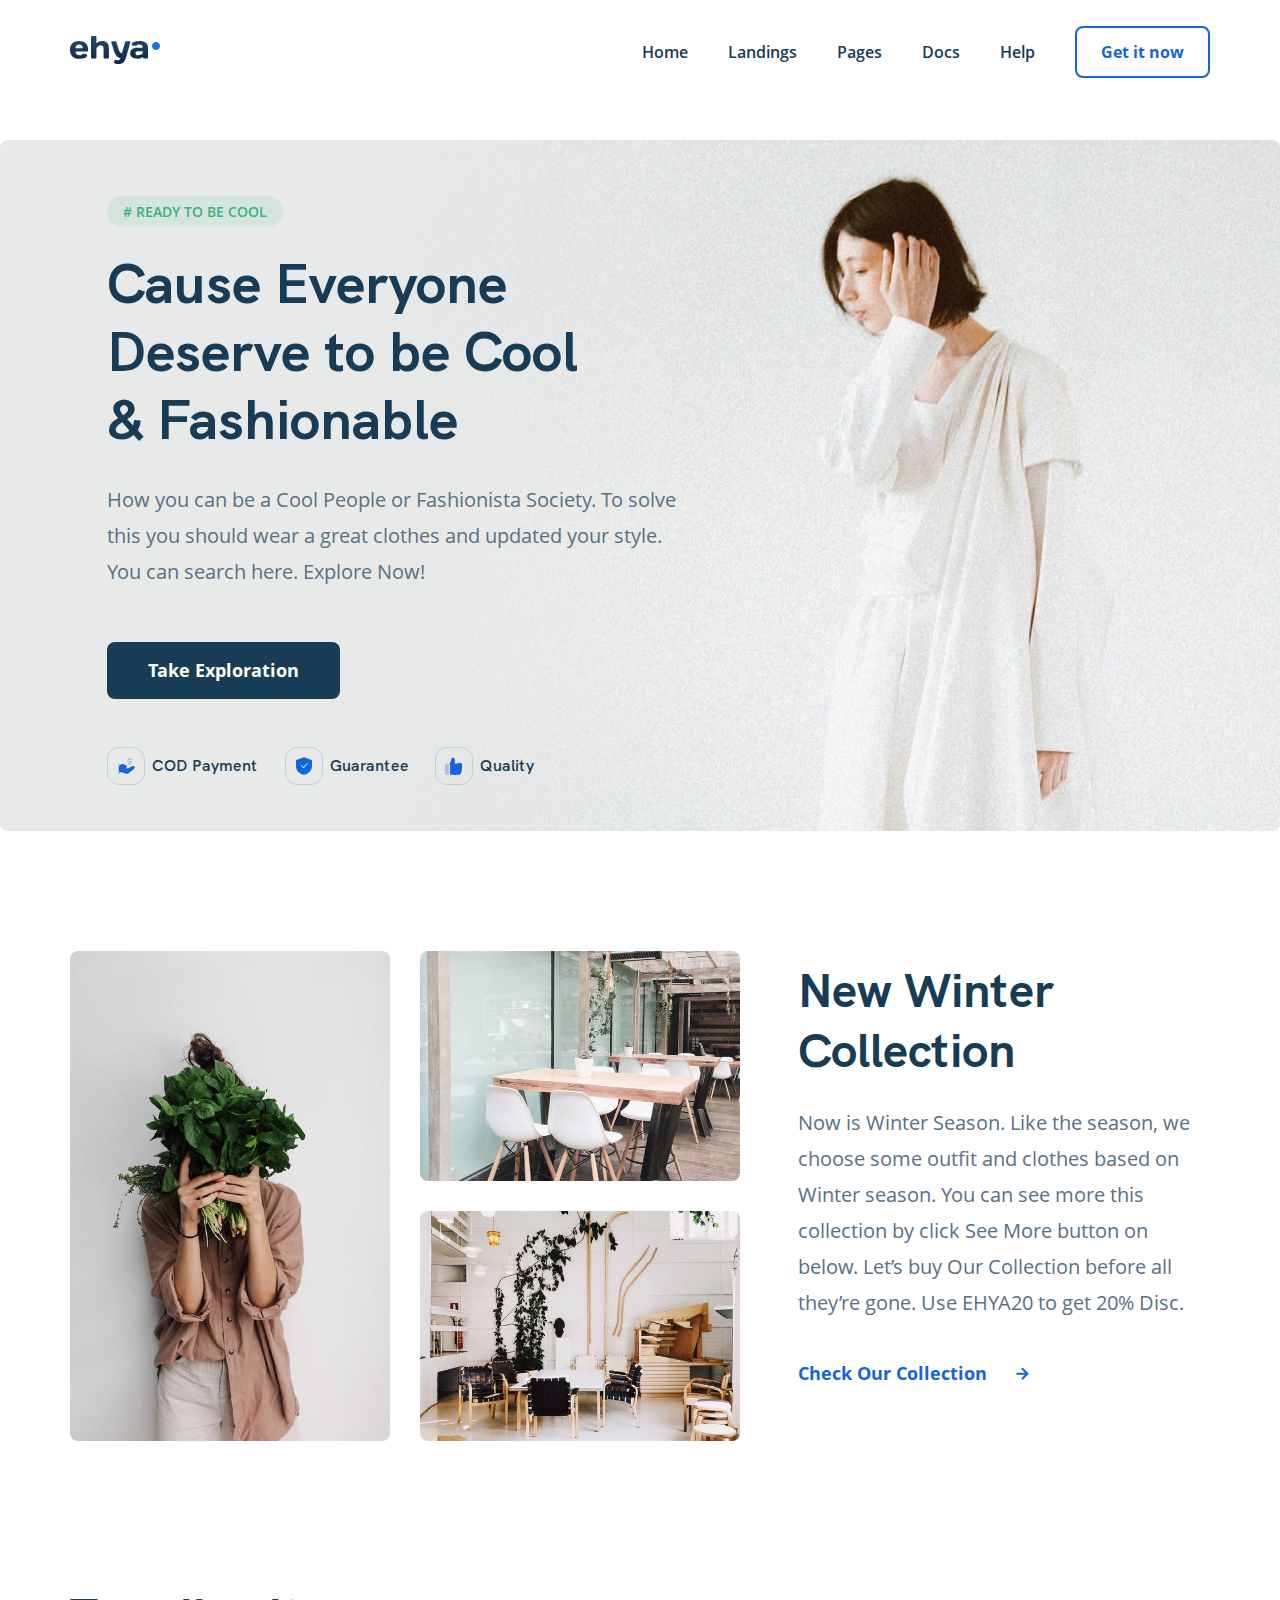
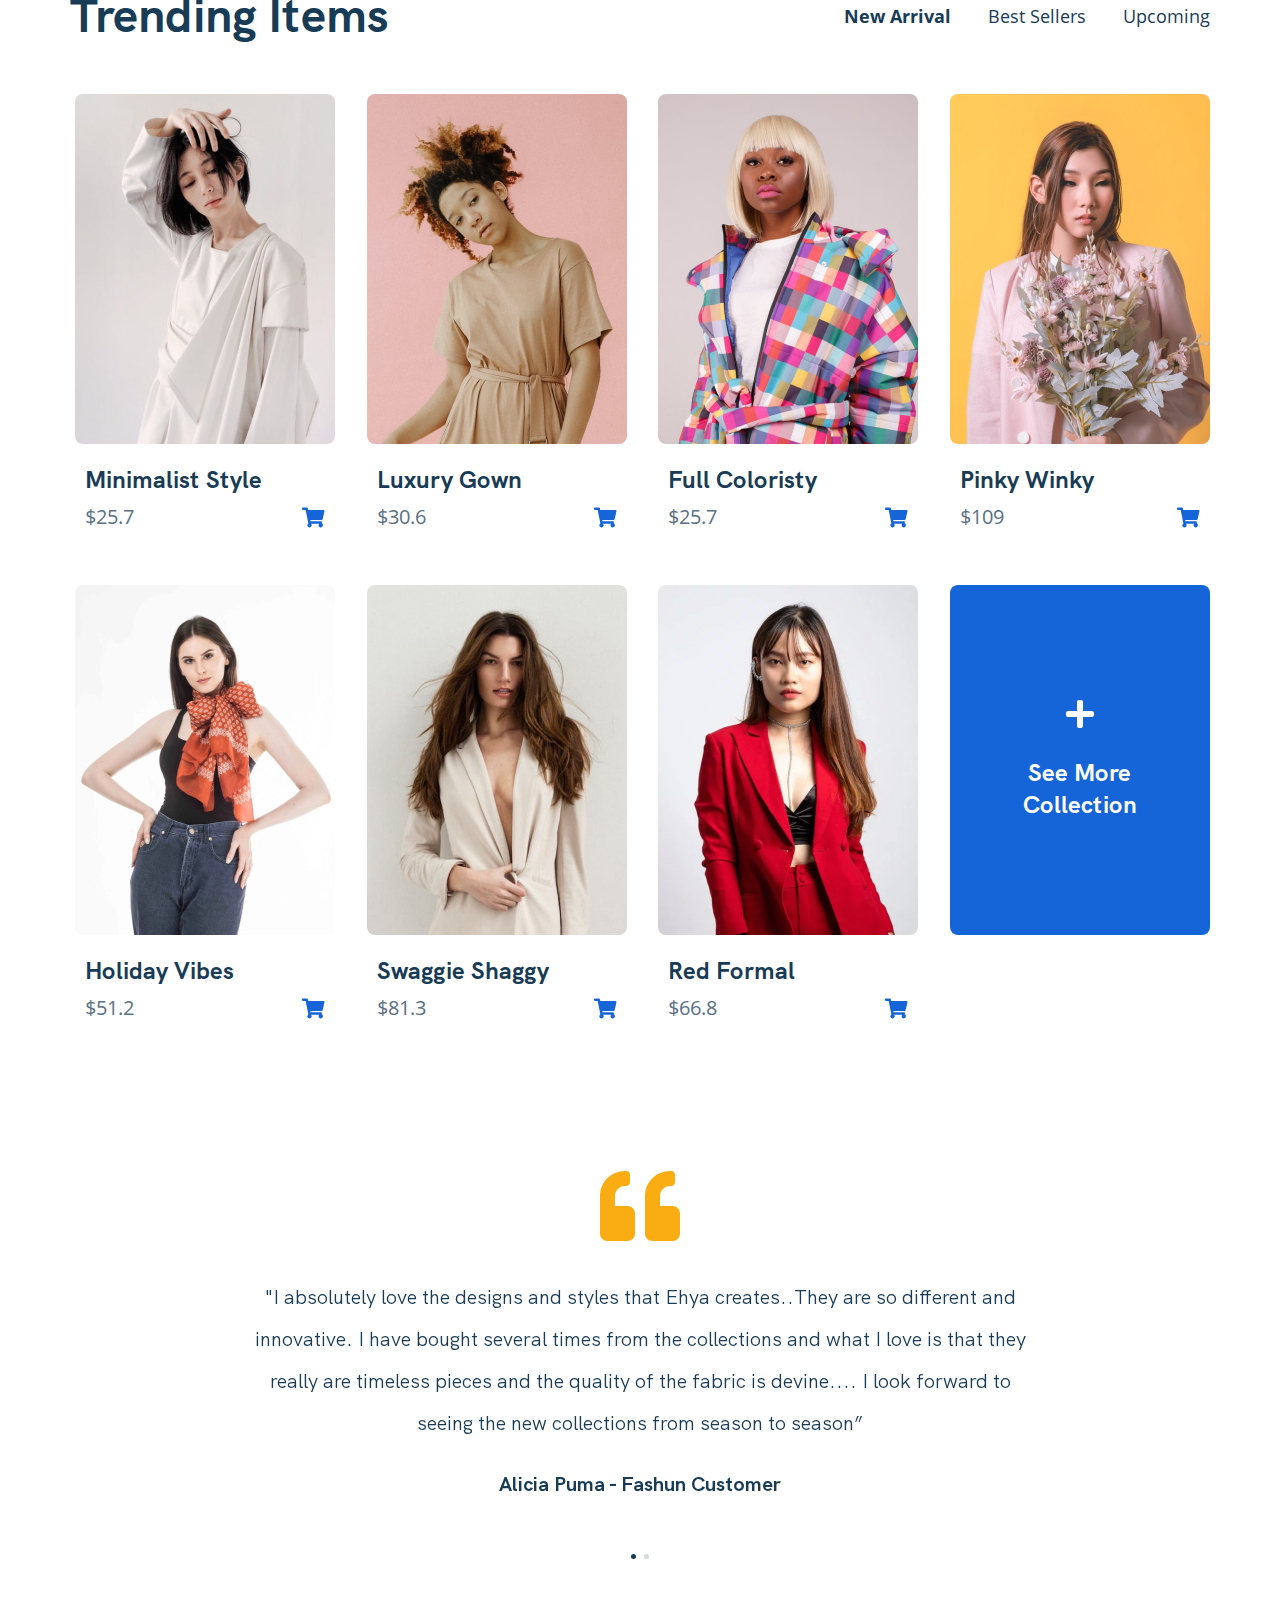
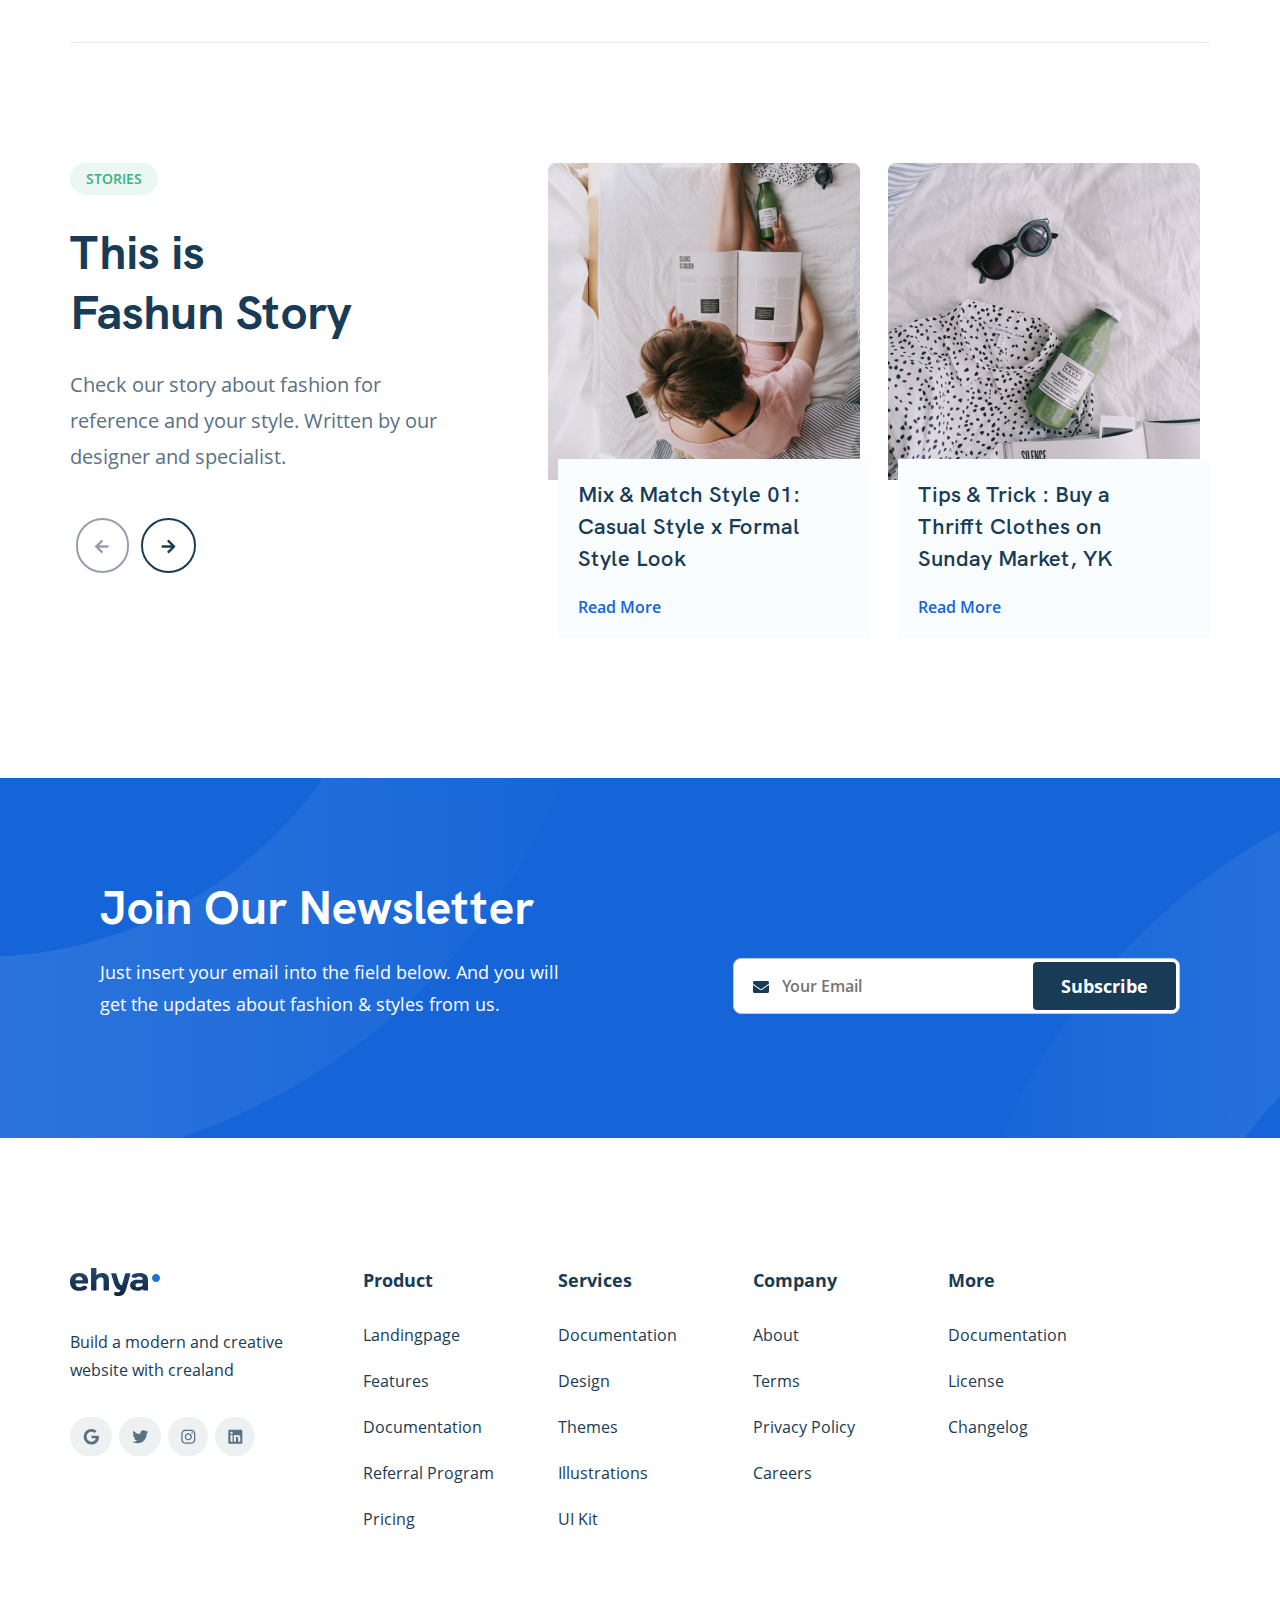
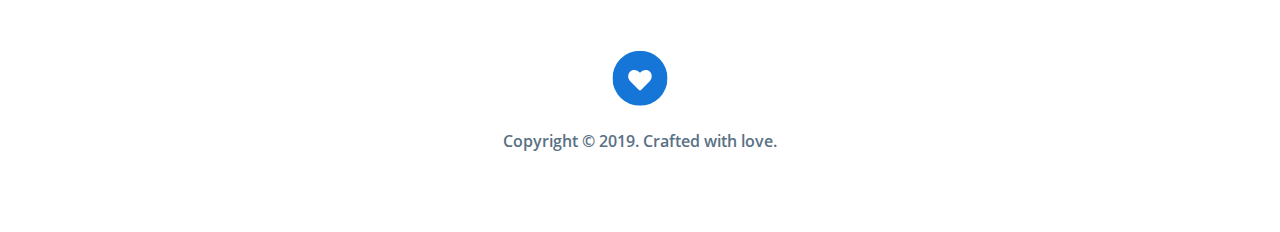
==== commit ea58827f: "create: added footer" ====
--- a/index.html
+++ b/index.html
@@ -418,6 +418,140 @@
       <!-- /.newsletter-wrapper -->
     </section>
     <!-- /.newsletter -->
+
+    <footer class="footer">
+      <div class="container">
+        <div class="footer-top">
+          <div class="footer__main">
+            <a href="#" class="logo">
+              <img src="img/logo.svg" alt="Logo: ehya" class="logo__image" />
+            </a>
+            <p class="footer__text">
+              Build a modern and creative website with crealand
+            </p>
+            <div class="footer__social-links">
+              <a
+                href="https://www.google.com/"
+                target="_blank"
+                class="footer__link"
+                ><img src="img/icon-google.svg" alt="icon: google"
+              /></a>
+              <a
+                href="https://www.twitter.com/"
+                target="_blank"
+                class="footer__link"
+                ><img src="img/icon-twitter.svg" alt="icon: twitter"
+              /></a>
+              <a
+                href="https://www.instagram.com/"
+                target="_blank"
+                class="footer__link"
+                ><img src="img/icon-instagram.svg" alt="icon: instagram"
+              /></a>
+              <a
+                href="https://www.linkedin.com/"
+                target="_blank"
+                class="footer__link"
+                ><img src="img/icon-linkedin.svg" alt="icon: linkedin"
+              /></a>
+            </div>
+            <!-- /.footer__social-links -->
+          </div>
+          <div class="footer__list">
+            <h3 class="footer__title">Product</h3>
+            <ul class="footer__ul">
+              <li class="footer__item">
+                <a href="#" class="footer__link">Landingpage</a>
+              </li>
+              <li class="footer__item">
+                <a href="#" class="footer__link">Features</a>
+              </li>
+              <li class="footer__item">
+                <a href="#" class="footer__link">Documentation</a>
+              </li>
+              <li class="footer__item">
+                <a href="#" class="footer__link">Referral Program</a>
+              </li>
+              <li class="footer__item">
+                <a href="#" class="footer__link">Pricing</a>
+              </li>
+            </ul>
+          </div>
+          <!-- /.footer__list -->
+
+          <div class="footer__list">
+            <h3 class="footer__title">Services</h3>
+            <ul class="footer__ul">
+              <li class="footer__item">
+                <a href="#" class="footer__link">Documentation</a>
+              </li>
+              <li class="footer__item">
+                <a href="#" class="footer__link">Design</a>
+              </li>
+              <li class="footer__item">
+                <a href="#" class="footer__link">Themes</a>
+              </li>
+              <li class="footer__item">
+                <a href="#" class="footer__link">Illustrations</a>
+              </li>
+              <li class="footer__item">
+                <a href="#" class="footer__link">UI Kit</a>
+              </li>
+            </ul>
+          </div>
+          <!-- /.footer__list -->
+
+          <div class="footer__list">
+            <h3 class="footer__title">Company</h3>
+            <ul class="footer__ul">
+              <li class="footer__item">
+                <a href="#" class="footer__link">About</a>
+              </li>
+              <li class="footer__item">
+                <a href="#" class="footer__link">Terms</a>
+              </li>
+              <li class="footer__item">
+                <a href="#" class="footer__link">Privacy Policy</a>
+              </li>
+              <li class="footer__item">
+                <a href="#" class="footer__link">Careers</a>
+              </li>
+            </ul>
+          </div>
+          <!-- /.footer__list -->
+
+          <div class="footer__list">
+            <h3 class="footer__title">More</h3>
+            <ul class="footer__ul">
+              <li class="footer__item">
+                <a href="#" class="footer__link">Documentation</a>
+              </li>
+              <li class="footer__item">
+                <a href="#" class="footer__link">License</a>
+              </li>
+              <li class="footer__item">
+                <a href="#" class="footer__link">Changelog</a>
+              </li>
+            </ul>
+          </div>
+          <!-- /.footer__list -->
+        </div>
+        <!-- /.footer-top -->
+        <div class="footer-bottom">
+          <img
+            class="footer-bottom__icon"
+            src="img/icon-heart.svg"
+            alt="Icon: Heart"
+          />
+          <span class="footer-bottom__text"
+            >Copyright © 2019. Crafted with love.</span
+          >
+        </div>
+        <!-- /.footer-bottom -->
+      </div>
+      <!-- /.container -->
+    </footer>
+    <!-- /.footer -->
     <script src="js/jquery-3.5.1.min.js"></script>
     <script src="js/swiper-bundle.min.js"></script>
     <script src="js/main.js"></script>
--- a/css/style.css
+++ b/css/style.css
@@ -1,2 +1,2 @@
-@font-face{font-family:"Open Sans";src:url("../fonts/OpenSans-Bold.woff") format("woff"),url("../fonts/OpenSans-Bold.woff2") format("woff2");font-weight:bold;font-style:normal;font-display:swap}@font-face{font-family:"Open Sans";src:url("../fonts/OpenSans-Regular.woff") format("woff"),url("../fonts/OpenSans-Regular.woff2") format("woff2");font-weight:normal;font-style:normal;font-display:swap}@font-face{font-family:"Open Sans";src:url("../fonts/OpenSans-SemiBold.woff") format("woff"),url("../fonts/OpenSans-SemiBold.woff2") format("woff2");font-weight:600;font-style:normal;font-display:swap}@font-face{font-family:'HK Grotesk';src:url("../fonts/HKGrotesk-Bold.woff") format("woff"),url("../fonts/HKGrotesk-Bold.woff2") format("woff2");font-weight:bold;font-style:normal;font-display:swap}@font-face{font-family:'HK Grotesk';src:url("../fonts/HKGrotesk-SemiBold.woff") format("woff"),url("../fonts/HKGrotesk-SemiBold.woff2") format("woff2");font-weight:600;font-style:normal;font-display:swap}@font-face{font-family:'HK Grotesk';src:url("../fonts/HKGrotesk-Regular.woff") format("woff"),url("../fonts/HKGrotesk-Regular.woff2") format("woff2");font-weight:normal;font-style:normal;font-display:swap}*{box-sizing:border-box}body{background-color:#ffffff;font-family:'Open Sans', sans-serif;color:#183B56}input,button{outline:none}.container{max-width:1140px;margin:auto}img{max-width:100%}.label{padding:6px 16px;text-transform:uppercase;font-style:normal;font-weight:600;font-size:14px;line-height:20px;color:#36B37E;background-color:rgba(54,179,126,0.1);border-radius:2000px}.title{font-family:'HK Grotesk', sans-serif;font-style:normal;font-weight:bold;font-size:48px;line-height:60px;margin:0}.description{margin:0;color:#5A7184;font-style:normal;font-weight:normal;font-size:20px;line-height:36px}.button{font-style:normal;font-weight:bold;font-size:18px;line-height:25px;background-color:#183B56;color:#fff;border-radius:8px;border:none;cursor:pointer}.photo{border-radius:8px;object-fit:cover}.form{display:flex;align-items:center;justify-content:space-between;flex-wrap:wrap}.invalid{color:#1565D8;border-bottom:1px solid #1565D8;padding-top:1px;font-size:12px}/*! normalize.css v8.0.1 | MIT License | github.com/necolas/normalize.css */html{line-height:1.15;-webkit-text-size-adjust:100%}body{margin:0}main{display:block}h1{font-size:2em;margin:0.67em 0}hr{box-sizing:content-box;height:0;overflow:visible}pre{font-family:monospace, monospace;font-size:1em}a{background-color:transparent}abbr[title]{border-bottom:none;text-decoration:underline;text-decoration:underline dotted}b,strong{font-weight:bolder}code,kbd,samp{font-family:monospace, monospace;font-size:1em}small{font-size:80%}sub,sup{font-size:75%;line-height:0;position:relative;vertical-align:baseline}sub{bottom:-0.25em}sup{top:-0.5em}img{border-style:none}button,input,optgroup,select,textarea{font-family:inherit;font-size:100%;line-height:1.15;margin:0}button,input{overflow:visible}button,select{text-transform:none}button,[type="button"],[type="reset"],[type="submit"]{-webkit-appearance:button}button::-moz-focus-inner,[type="button"]::-moz-focus-inner,[type="reset"]::-moz-focus-inner,[type="submit"]::-moz-focus-inner{border-style:none;padding:0}button:-moz-focusring,[type="button"]:-moz-focusring,[type="reset"]:-moz-focusring,[type="submit"]:-moz-focusring{outline:1px dotted ButtonText}fieldset{padding:0.35em 0.75em 0.625em}legend{box-sizing:border-box;color:inherit;display:table;max-width:100%;padding:0;white-space:normal}progress{vertical-align:baseline}textarea{overflow:auto}[type="checkbox"],[type="radio"]{box-sizing:border-box;padding:0}[type="number"]::-webkit-inner-spin-button,[type="number"]::-webkit-outer-spin-button{height:auto}[type="search"]{-webkit-appearance:textfield;outline-offset:-2px}[type="search"]::-webkit-search-decoration{-webkit-appearance:none}::-webkit-file-upload-button{-webkit-appearance:button;font:inherit}details{display:block}summary{display:list-item}template{display:none}[hidden]{display:none}.header{background-color:inherit;padding:26px 0}.header__container{display:flex;align-items:center;justify-content:space-between}.navbar-menu{margin:0;display:flex;align-items:center;justify-content:space-between}.navbar-menu__link{color:#183B56;text-decoration:none;font-style:normal;font-weight:600;font-size:16px;line-height:22px;margin-right:40px}.navbar-menu__button{min-width:130px;min-height:48px;padding:13px 24px;font-size:16px;line-height:22px;background-color:inherit;color:#1565D8;border:2px solid #1565D8}.navbar-menu__close{display:none}.logo{width:90px}.menu-button{display:none}.hero{padding-top:36px}.hero-container{padding:62px 107px 46px;padding-top:62px;padding-bottom:46px;padding-left:107px;max-width:1280px;max-height:700px;background-position:67% 25%;background-image:url(../img/header-image.jpg);background-color:#E8EAE9;background-repeat:no-repeat;border-radius:8px;overflow:hidden}.hero__title{margin-top:28px;font-size:56px;line-height:68px;max-width:474px}.hero__description{margin-top:28px;max-width:590px}.hero__button{margin-top:52px;margin-bottom:48px;padding:16px 24px;min-width:233px;min-height:56px}.advantages{display:flex;align-items:center;justify-content:space-between;list-style-type:none;margin:0;padding:0;max-width:427px}.advantages__item{display:flex;align-items:center}.advantages__text{font-family:'HK Grotesk', sans-serif;font-style:normal;font-weight:600;font-size:16px;line-height:20px;color:#183B56}.advantages__icon{margin-right:7px;min-width:36px;min-height:36px;padding:7px;border:0.75px solid rgba(21,101,216,0.2);border-radius:12px}.collection{padding-top:120px}.collection-container{display:flex;align-items:flex-start;justify-content:flex-start;height:490px}.collection__main-photo{width:320px;height:100%;margin-right:30px}.collection__photos{display:flex;flex-direction:column;justify-content:space-between;height:100%;margin-right:58px}.collection__photo{width:320px;height:230px}.collection__info{display:flex;flex-direction:column;justify-content:flex-start;max-width:392px;padding-top:10px}.collection__description{margin-top:24px}.collection__link{display:flex;align-items:center;justify-content:space-between;max-width:231px;margin-top:40px;text-decoration:none;color:#1565D8;font-style:normal;font-weight:bold;font-size:18px;line-height:25px}.trending{padding-top:145px}.trending-top{display:flex;align-items:center;justify-content:space-between;padding-bottom:48px}.trending-items{display:flex;align-items:flex-start;justify-content:space-between;flex-wrap:wrap;padding-left:5px}.tabs{display:flex;align-items:center;justify-content:space-between;min-width:366px;list-style-type:none;margin:0;padding:0;font-style:normal;font-weight:normal;font-size:18px;line-height:25px}.tabs__item--bold{font-weight:bold}.card{width:260px;display:flex;flex-direction:column;align-items:flex-start;padding-bottom:50px}.card__photo{width:100%;height:350px;margin-bottom:20px}.card__title{font-size:24px;line-height:32px;margin-left:10px;margin-bottom:3px}.card-more{background-color:#1565D8;width:100%;height:350px;border-radius:8px;display:flex;align-items:center;justify-content:center}.card-more__link{text-decoration:none;max-width:112px;display:flex;flex-direction:column;align-items:center}.card-more__icon{width:28px;height:28px;margin-bottom:29px}.card-more__title{font-size:24px;line-height:32px;color:#fff;text-align:center}.price{display:flex;align-items:center;justify-content:space-between;width:100%;padding:0 10px}.price-tag{font-style:normal;font-weight:normal;font-size:20px;line-height:36px;color:#5A7184}.price-icon{width:23px}.testimonial{padding:95px 0 80px 0}.testimonial-container{display:flex;flex-direction:column;align-items:center;margin:auto}.testimonial__icon{width:80px;height:70px;margin-bottom:35px}.testimonial-slider{max-width:800px;margin:0;overflow:hidden}.testimonial-slider__item{display:flex;flex-direction:column;align-items:center;justify-content:space-between;width:100%;min-height:220px;margin-bottom:48px}.testimonial-slider__text{margin:0;font-family:'HK Grotesk', sans-serif;font-style:normal;font-weight:normal;font-size:20px;line-height:42px;color:#183B56;text-align:center}.testimonial-slider__name{font-size:20px;line-height:24px}.swiper-pagination{position:unset}.swiper-pagination-bullet{width:5px;height:5px;background:#183B56}.swiper-pagination-bullet-active{background:#183B56}.stories-container{padding-top:120px;padding-bottom:140px;border-top:1px solid #E5EAF4;display:flex;align-items:flex-start;justify-content:space-between;flex-wrap:wrap}.stories__left{display:flex;align-items:flex-start;flex-direction:column;max-width:392px}.stories__label{margin-bottom:28px}.stories__title{max-width:286px;margin-bottom:24px}.stories__description{margin-bottom:42px}.stories-buttons{display:flex;align-items:center;justify-content:space-between;width:132px}.stories__button{background-color:transparent;border:none;cursor:pointer}.stories-slider{width:662px;height:475px;margin:0;overflow:hidden}.stories-slider__item{height:100%;display:flex;align-items:center;justify-content:space-between}.stories-card{position:relative;height:100%;width:322px}.stories-card__photo{width:312px;height:317px;border-radius:8px 8px 0 0}.stories-card__info{padding:20px;position:absolute;z-index:99;right:0;bottom:0;display:flex;flex-direction:column;align-items:flex-start;justify-content:space-between;background-color:#FAFDFF;width:312px;height:179px}.stories-card__title{font-family:'HK Grotesk', sans-serif;font-style:normal;font-weight:600;font-size:22px;line-height:32px;max-width:260px;margin:0}.stories-card__link{text-decoration:none;color:#1565D8;font-style:normal;font-weight:600;font-size:16px;line-height:22px}.newsletter{position:relative;padding:100px 0;background-color:#1565D8}.newsletter:before{content:'';position:absolute;top:0;left:0;right:0;bottom:0;width:100%;height:100%;background-size:cover;background-image:url(../img/newsletter-ovals.svg);background-repeat:no-repeat}.newsletter-wrapper{display:flex;align-items:center;justify-content:space-between;max-width:1080px;margin:auto}.newsletter__title{color:#fff}.newsletter__description{font-style:normal;font-weight:normal;font-size:18px;line-height:32px;max-width:486px;color:#fff}.subscribe{position:relative;width:447px}.subscribe:after{content:'';position:absolute;width:16px;height:12px;top:23px;left:20px;background-image:url(../img/icon-email.svg);background-repeat:no-repeat}.subscribe__input{position:absolute;width:100%;height:56px;padding-left:48px;padding-right:155px;font-style:normal;font-weight:600;font-size:16px;line-height:22px;color:#959EAD;background-color:#FFFFFF;border:1px solid #C3CAD9;border-radius:8px;overflow:hidden}.subscribe__button{position:absolute;min-width:143px;height:48px;top:4px;right:4px;border-radius:4px}@media (max-width: 1200px){.container{max-width:960px}}@media (max-width: 992px){.container{max-width:700px}.navbar-menu__item{margin-right:25px}.navbar-menu__button{max-height:40px;padding:9px 24px}.hero-container{max-width:728px}}@media (max-width: 767px){body{padding-top:78px}.container{max-width:650px;width:85%}.header{position:fixed;left:0;top:0;right:0;z-index:99}.navbar-menu{position:absolute;top:10px;right:8px;padding:36px 24px;min-width:304px;background-color:#fff;flex-direction:column;align-items:flex-start;display:none}.navbar-menu__link{margin-bottom:20px}.navbar-menu__button{min-width:130px;width:100%}.navbar-menu__close{position:absolute;top:16px;right:20px;width:16px;height:16px;display:block}.navbar-menu--visible{display:flex}.menu-button{display:flex;width:22px;height:18px;padding:0;align-items:center;justify-content:space-between;flex-direction:column;border:none;background-color:inherit;cursor:pointer}.menu-button__line{width:22px;height:2px;background-color:#3A4C66}.hero{padding-top:30px}.hero-container{padding:36px 28px;max-width:728px;max-height:624px;width:95%}.hero__title{max-width:407px;font-size:48px;line-height:60px}.hero__description{max-width:400px;font-size:18px;line-height:32px}}
+@font-face{font-family:"Open Sans";src:url("../fonts/OpenSans-Bold.woff") format("woff"),url("../fonts/OpenSans-Bold.woff2") format("woff2");font-weight:bold;font-style:normal;font-display:swap}@font-face{font-family:"Open Sans";src:url("../fonts/OpenSans-Regular.woff") format("woff"),url("../fonts/OpenSans-Regular.woff2") format("woff2");font-weight:normal;font-style:normal;font-display:swap}@font-face{font-family:"Open Sans";src:url("../fonts/OpenSans-SemiBold.woff") format("woff"),url("../fonts/OpenSans-SemiBold.woff2") format("woff2");font-weight:600;font-style:normal;font-display:swap}@font-face{font-family:'HK Grotesk';src:url("../fonts/HKGrotesk-Bold.woff") format("woff"),url("../fonts/HKGrotesk-Bold.woff2") format("woff2");font-weight:bold;font-style:normal;font-display:swap}@font-face{font-family:'HK Grotesk';src:url("../fonts/HKGrotesk-SemiBold.woff") format("woff"),url("../fonts/HKGrotesk-SemiBold.woff2") format("woff2");font-weight:600;font-style:normal;font-display:swap}@font-face{font-family:'HK Grotesk';src:url("../fonts/HKGrotesk-Regular.woff") format("woff"),url("../fonts/HKGrotesk-Regular.woff2") format("woff2");font-weight:normal;font-style:normal;font-display:swap}*{box-sizing:border-box}body{background-color:#ffffff;font-family:'Open Sans', sans-serif;color:#183B56}input,button{outline:none}.container{max-width:1140px;margin:auto}img{max-width:100%}.label{padding:6px 16px;text-transform:uppercase;font-style:normal;font-weight:600;font-size:14px;line-height:20px;color:#36B37E;background-color:rgba(54,179,126,0.1);border-radius:2000px}.title{font-family:'HK Grotesk', sans-serif;font-style:normal;font-weight:bold;font-size:48px;line-height:60px;margin:0}.description{margin:0;color:#5A7184;font-style:normal;font-weight:normal;font-size:20px;line-height:36px}.button{font-style:normal;font-weight:bold;font-size:18px;line-height:25px;background-color:#183B56;color:#fff;border-radius:8px;border:none;cursor:pointer}.photo{border-radius:8px;object-fit:cover}.form{display:flex;align-items:center;justify-content:space-between;flex-wrap:wrap}.invalid{color:#1565D8;border-bottom:1px solid #1565D8;padding-top:1px;font-size:12px}/*! normalize.css v8.0.1 | MIT License | github.com/necolas/normalize.css */html{line-height:1.15;-webkit-text-size-adjust:100%}body{margin:0}main{display:block}h1{font-size:2em;margin:0.67em 0}hr{box-sizing:content-box;height:0;overflow:visible}pre{font-family:monospace, monospace;font-size:1em}a{background-color:transparent}abbr[title]{border-bottom:none;text-decoration:underline;text-decoration:underline dotted}b,strong{font-weight:bolder}code,kbd,samp{font-family:monospace, monospace;font-size:1em}small{font-size:80%}sub,sup{font-size:75%;line-height:0;position:relative;vertical-align:baseline}sub{bottom:-0.25em}sup{top:-0.5em}img{border-style:none}button,input,optgroup,select,textarea{font-family:inherit;font-size:100%;line-height:1.15;margin:0}button,input{overflow:visible}button,select{text-transform:none}button,[type="button"],[type="reset"],[type="submit"]{-webkit-appearance:button}button::-moz-focus-inner,[type="button"]::-moz-focus-inner,[type="reset"]::-moz-focus-inner,[type="submit"]::-moz-focus-inner{border-style:none;padding:0}button:-moz-focusring,[type="button"]:-moz-focusring,[type="reset"]:-moz-focusring,[type="submit"]:-moz-focusring{outline:1px dotted ButtonText}fieldset{padding:0.35em 0.75em 0.625em}legend{box-sizing:border-box;color:inherit;display:table;max-width:100%;padding:0;white-space:normal}progress{vertical-align:baseline}textarea{overflow:auto}[type="checkbox"],[type="radio"]{box-sizing:border-box;padding:0}[type="number"]::-webkit-inner-spin-button,[type="number"]::-webkit-outer-spin-button{height:auto}[type="search"]{-webkit-appearance:textfield;outline-offset:-2px}[type="search"]::-webkit-search-decoration{-webkit-appearance:none}::-webkit-file-upload-button{-webkit-appearance:button;font:inherit}details{display:block}summary{display:list-item}template{display:none}[hidden]{display:none}.header{background-color:inherit;padding:26px 0}.header__container{display:flex;align-items:center;justify-content:space-between}.navbar-menu{margin:0;display:flex;align-items:center;justify-content:space-between}.navbar-menu__link{color:#183B56;text-decoration:none;font-style:normal;font-weight:600;font-size:16px;line-height:22px;margin-right:40px}.navbar-menu__button{min-width:130px;min-height:48px;padding:13px 24px;font-size:16px;line-height:22px;background-color:inherit;color:#1565D8;border:2px solid #1565D8}.navbar-menu__close{display:none}.logo{width:90px}.menu-button{display:none}.hero{padding-top:36px}.hero-container{padding:62px 107px 46px;padding-top:62px;padding-bottom:46px;padding-left:107px;max-width:1280px;max-height:700px;background-position:67% 25%;background-image:url(../img/header-image.jpg);background-color:#E8EAE9;background-repeat:no-repeat;border-radius:8px;overflow:hidden}.hero__title{margin-top:28px;font-size:56px;line-height:68px;max-width:474px}.hero__description{margin-top:28px;max-width:590px}.hero__button{margin-top:52px;margin-bottom:48px;padding:16px 24px;min-width:233px;min-height:56px}.advantages{display:flex;align-items:center;justify-content:space-between;list-style-type:none;margin:0;padding:0;max-width:427px}.advantages__item{display:flex;align-items:center}.advantages__text{font-family:'HK Grotesk', sans-serif;font-style:normal;font-weight:600;font-size:16px;line-height:20px;color:#183B56}.advantages__icon{margin-right:7px;min-width:36px;min-height:36px;padding:7px;border:0.75px solid rgba(21,101,216,0.2);border-radius:12px}.collection{padding-top:120px}.collection-container{display:flex;align-items:flex-start;justify-content:flex-start;height:490px}.collection__main-photo{width:320px;height:100%;margin-right:30px}.collection__photos{display:flex;flex-direction:column;justify-content:space-between;height:100%;margin-right:58px}.collection__photo{width:320px;height:230px}.collection__info{display:flex;flex-direction:column;justify-content:flex-start;max-width:392px;padding-top:10px}.collection__description{margin-top:24px}.collection__link{display:flex;align-items:center;justify-content:space-between;max-width:231px;margin-top:40px;text-decoration:none;color:#1565D8;font-style:normal;font-weight:bold;font-size:18px;line-height:25px}.trending{padding-top:145px}.trending-top{display:flex;align-items:center;justify-content:space-between;padding-bottom:48px}.trending-items{display:flex;align-items:flex-start;justify-content:space-between;flex-wrap:wrap;padding-left:5px}.tabs{display:flex;align-items:center;justify-content:space-between;min-width:366px;list-style-type:none;margin:0;padding:0;font-style:normal;font-weight:normal;font-size:18px;line-height:25px}.tabs__item--bold{font-weight:bold}.card{width:260px;display:flex;flex-direction:column;align-items:flex-start;padding-bottom:50px}.card__photo{width:100%;height:350px;margin-bottom:20px}.card__title{font-size:24px;line-height:32px;margin-left:10px;margin-bottom:3px}.card-more{background-color:#1565D8;width:100%;height:350px;border-radius:8px;display:flex;align-items:center;justify-content:center}.card-more__link{text-decoration:none;max-width:112px;display:flex;flex-direction:column;align-items:center}.card-more__icon{width:28px;height:28px;margin-bottom:29px}.card-more__title{font-size:24px;line-height:32px;color:#fff;text-align:center}.price{display:flex;align-items:center;justify-content:space-between;width:100%;padding:0 10px}.price-tag{font-style:normal;font-weight:normal;font-size:20px;line-height:36px;color:#5A7184}.price-icon{width:23px}.testimonial{padding:95px 0 80px 0}.testimonial-container{display:flex;flex-direction:column;align-items:center;margin:auto}.testimonial__icon{width:80px;height:70px;margin-bottom:35px}.testimonial-slider{max-width:800px;margin:0;overflow:hidden}.testimonial-slider__item{display:flex;flex-direction:column;align-items:center;justify-content:space-between;width:100%;min-height:220px;margin-bottom:48px}.testimonial-slider__text{margin:0;font-family:'HK Grotesk', sans-serif;font-style:normal;font-weight:normal;font-size:20px;line-height:42px;color:#183B56;text-align:center}.testimonial-slider__name{font-size:20px;line-height:24px}.swiper-pagination{position:unset}.swiper-pagination-bullet{width:5px;height:5px;background:#183B56}.swiper-pagination-bullet-active{background:#183B56}.stories-container{padding-top:120px;padding-bottom:140px;border-top:1px solid #E5EAF4;display:flex;align-items:flex-start;justify-content:space-between;flex-wrap:wrap}.stories__left{display:flex;align-items:flex-start;flex-direction:column;max-width:392px}.stories__label{margin-bottom:28px}.stories__title{max-width:286px;margin-bottom:24px}.stories__description{margin-bottom:42px}.stories-buttons{display:flex;align-items:center;justify-content:space-between;width:132px}.stories__button{background-color:transparent;border:none;cursor:pointer}.stories-slider{width:662px;height:475px;margin:0;overflow:hidden}.stories-slider__item{height:100%;display:flex;align-items:center;justify-content:space-between}.stories-card{position:relative;height:100%;width:322px}.stories-card__photo{width:312px;height:317px;border-radius:8px 8px 0 0}.stories-card__info{padding:20px;position:absolute;z-index:99;right:0;bottom:0;display:flex;flex-direction:column;align-items:flex-start;justify-content:space-between;background-color:#FAFDFF;width:312px;height:179px}.stories-card__title{font-family:'HK Grotesk', sans-serif;font-style:normal;font-weight:600;font-size:22px;line-height:32px;max-width:260px;margin:0}.stories-card__link{text-decoration:none;color:#1565D8;font-style:normal;font-weight:600;font-size:16px;line-height:22px}.newsletter{position:relative;padding:100px 0;background-color:#1565D8}.newsletter:before{content:'';position:absolute;top:0;left:0;right:0;bottom:0;width:100%;height:100%;background-size:cover;background-image:url(../img/newsletter-ovals.svg);background-repeat:no-repeat}.newsletter-wrapper{display:flex;align-items:center;justify-content:space-between;max-width:1080px;margin:auto}.newsletter__title{color:#fff}.newsletter__description{font-style:normal;font-weight:normal;font-size:18px;line-height:32px;max-width:486px;color:#fff}.subscribe{position:relative;width:447px}.subscribe:after{content:'';position:absolute;width:16px;height:12px;top:23px;left:20px;background-image:url(../img/icon-email.svg);background-repeat:no-repeat}.subscribe__input{position:absolute;width:100%;height:56px;padding-left:48px;padding-right:155px;font-style:normal;font-weight:600;font-size:16px;line-height:22px;color:#959EAD;background-color:#FFFFFF;border:1px solid #C3CAD9;border-radius:8px;overflow:hidden}.subscribe__button{position:absolute;min-width:143px;height:48px;top:4px;right:4px;border-radius:4px}.footer{padding-top:130px;padding-bottom:80px}.footer-top{display:flex;align-items:flex-start;justify-content:flex-start;padding-bottom:96px}.footer__main{width:263px;margin-right:30px}.footer__text{margin-top:28px;margin-bottom:32px;font-style:normal;font-weight:normal;font-size:16px;line-height:28px}.footer__social-links{display:flex;align-items:center;justify-content:space-between;width:185px}.footer__list{width:165px;margin-right:30px;font-style:normal;color:#183B56}.footer__ul{padding:0;margin:0;list-style:none}.footer__title{font-weight:bold;font-size:18px;line-height:25px;margin:0 0 31px 0}.footer__item{margin-bottom:24px}.footer__link{text-decoration:none;color:inherit;font-style:normal;font-weight:normal;font-size:16px;line-height:22px}.footer-bottom{display:flex;flex-direction:column;align-items:center}.footer-bottom__icon{width:56px;height:56px;margin-bottom:24px}.footer-bottom__text{color:#5A7184;font-style:normal;font-weight:600;font-size:16px;line-height:22px}@media (max-width: 1200px){.container{max-width:960px}}@media (max-width: 992px){.container{max-width:700px}.navbar-menu__item{margin-right:25px}.navbar-menu__button{max-height:40px;padding:9px 24px}.hero-container{max-width:728px}}@media (max-width: 767px){body{padding-top:78px}.container{max-width:650px;width:85%}.header{position:fixed;left:0;top:0;right:0;z-index:99}.navbar-menu{position:absolute;top:10px;right:8px;padding:36px 24px;min-width:304px;background-color:#fff;flex-direction:column;align-items:flex-start;display:none}.navbar-menu__link{margin-bottom:20px}.navbar-menu__button{min-width:130px;width:100%}.navbar-menu__close{position:absolute;top:16px;right:20px;width:16px;height:16px;display:block}.navbar-menu--visible{display:flex}.menu-button{display:flex;width:22px;height:18px;padding:0;align-items:center;justify-content:space-between;flex-direction:column;border:none;background-color:inherit;cursor:pointer}.menu-button__line{width:22px;height:2px;background-color:#3A4C66}.hero{padding-top:30px}.hero-container{padding:36px 28px;max-width:728px;max-height:624px;width:95%}.hero__title{max-width:407px;font-size:48px;line-height:60px}.hero__description{max-width:400px;font-size:18px;line-height:32px}}
 /*# sourceMappingURL=style.css.map */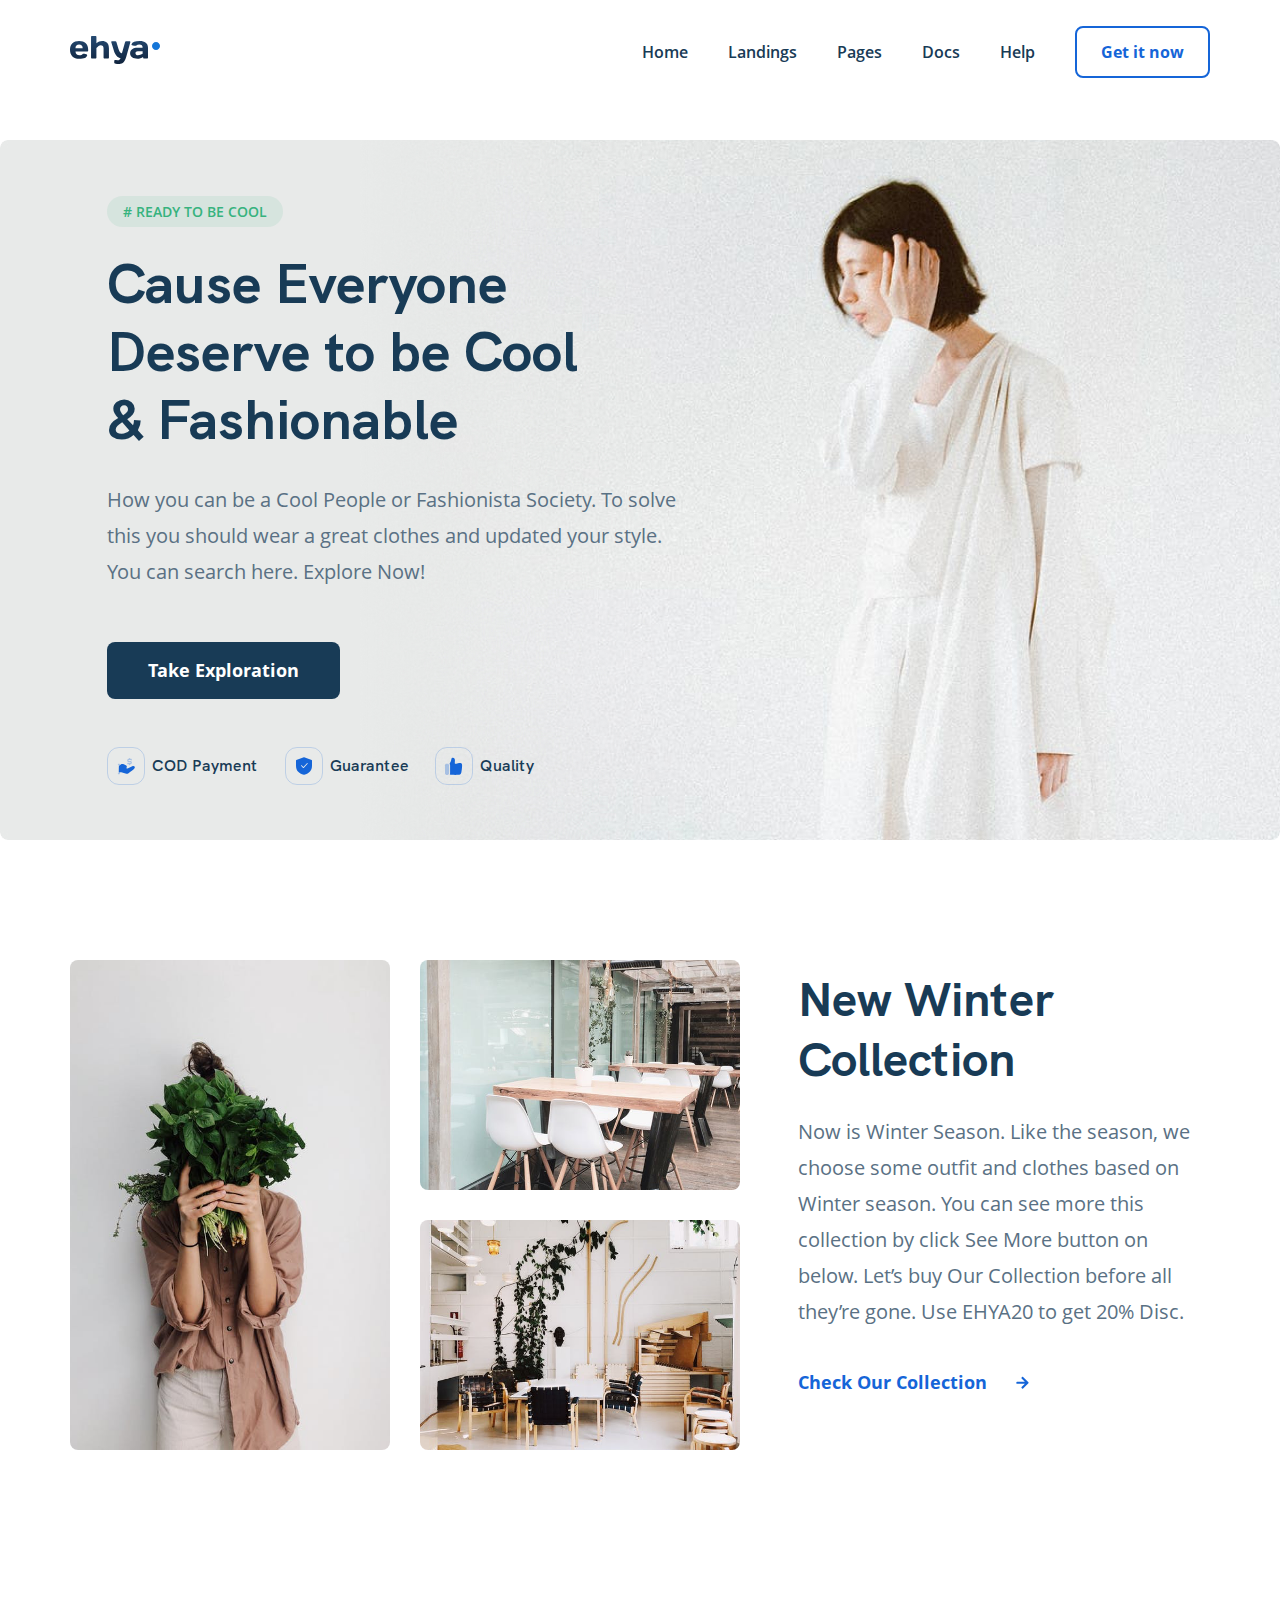
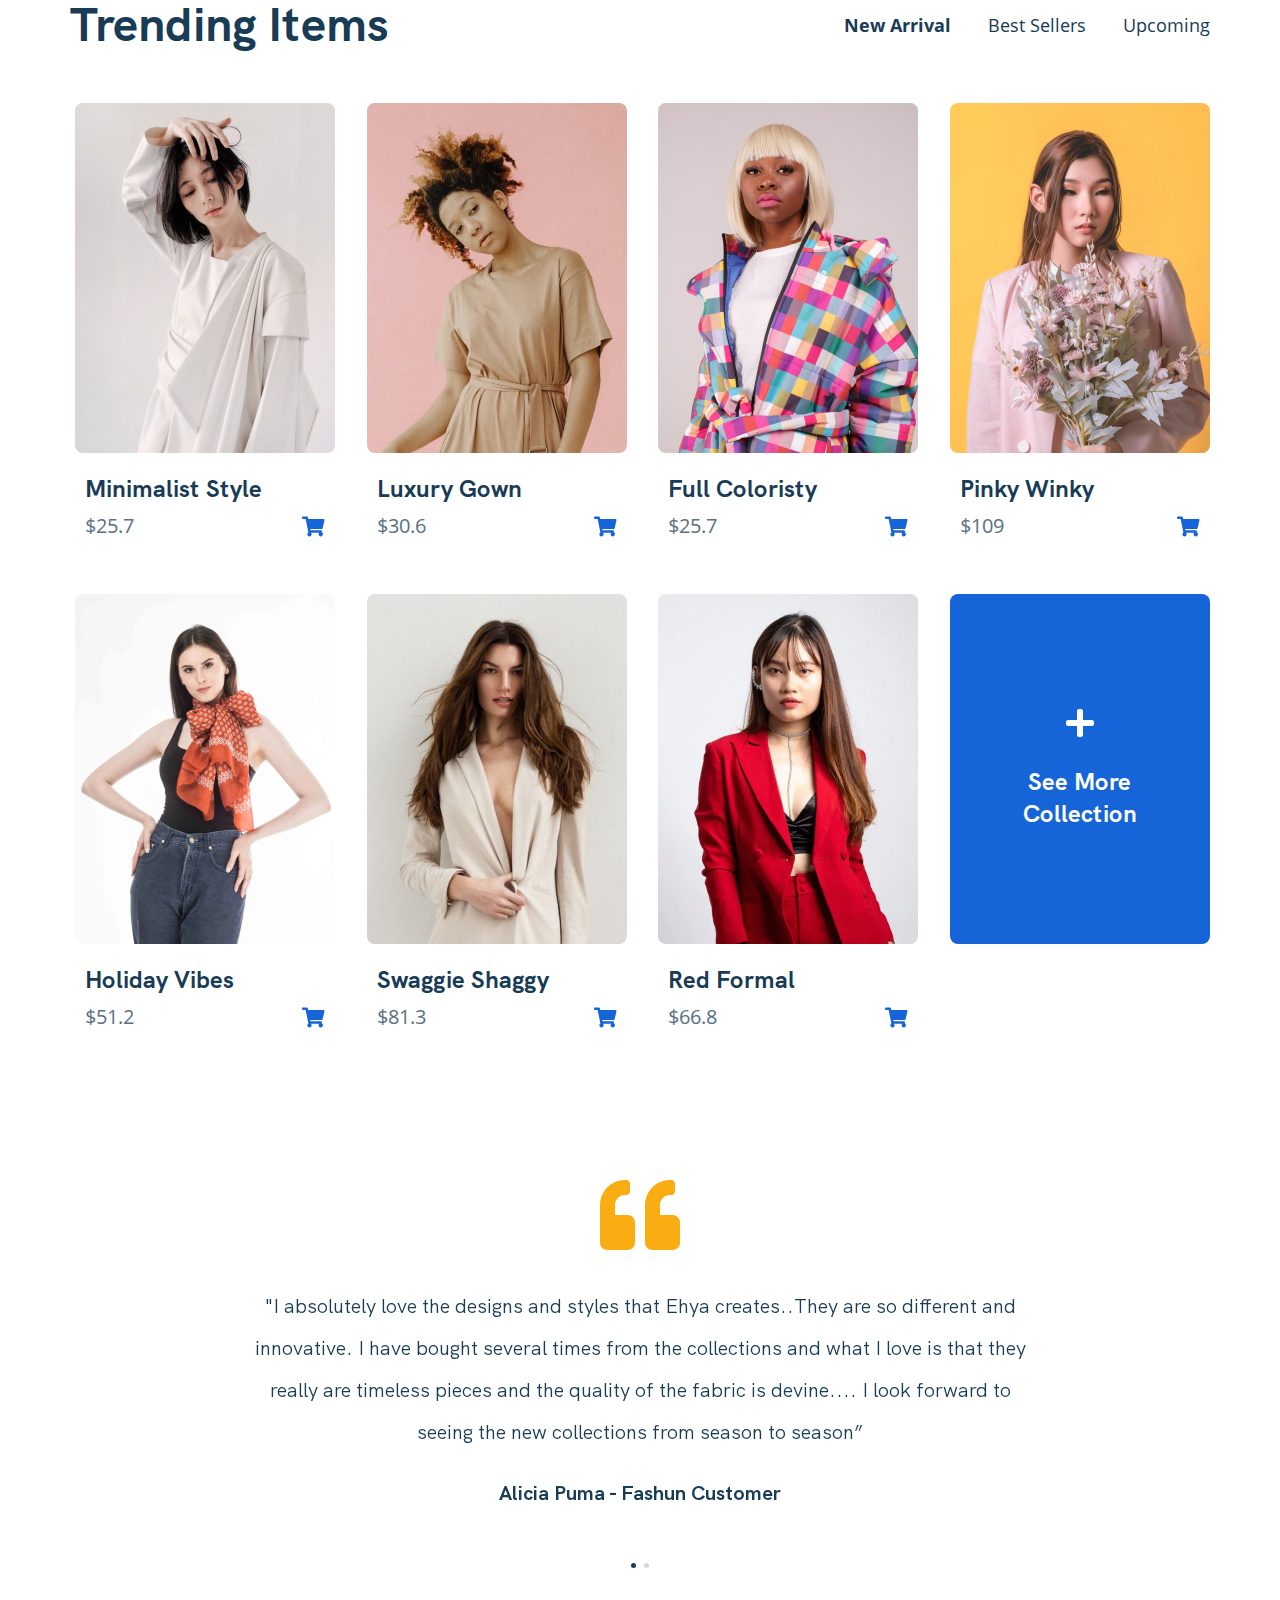
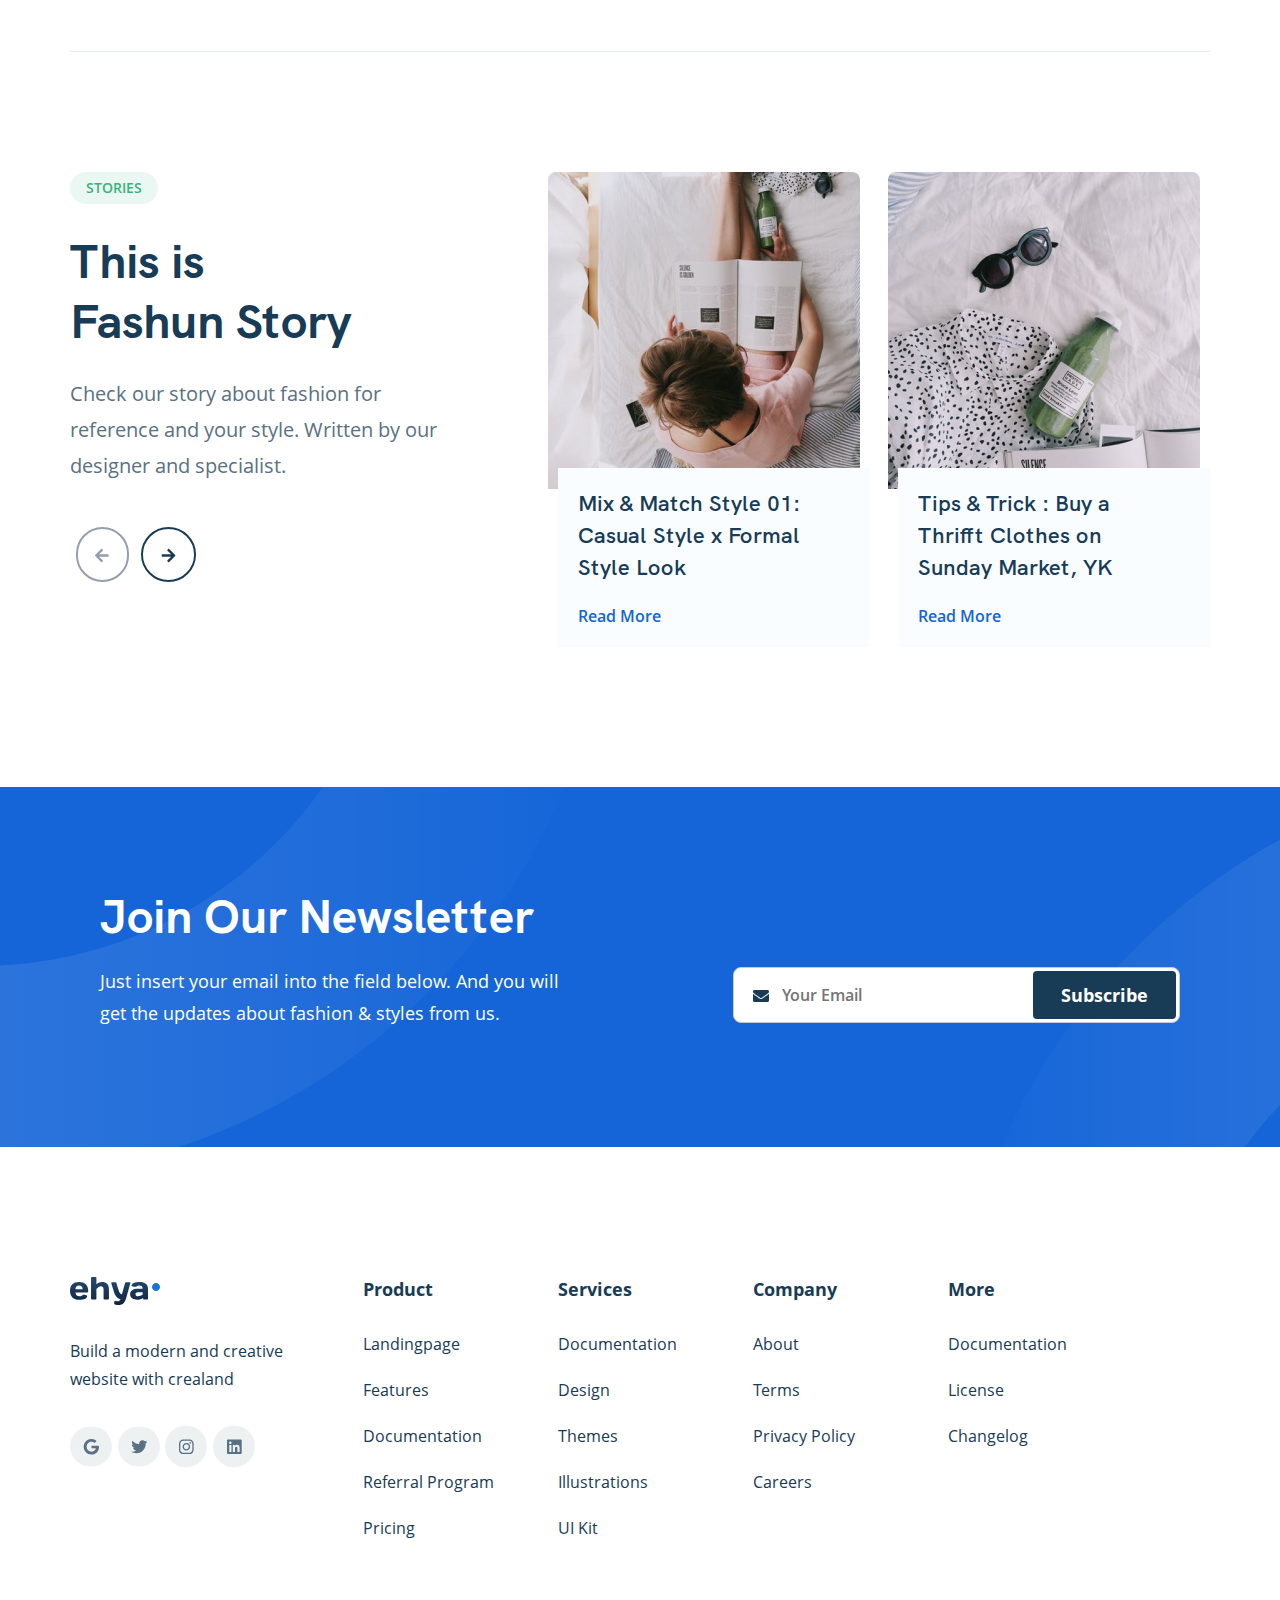
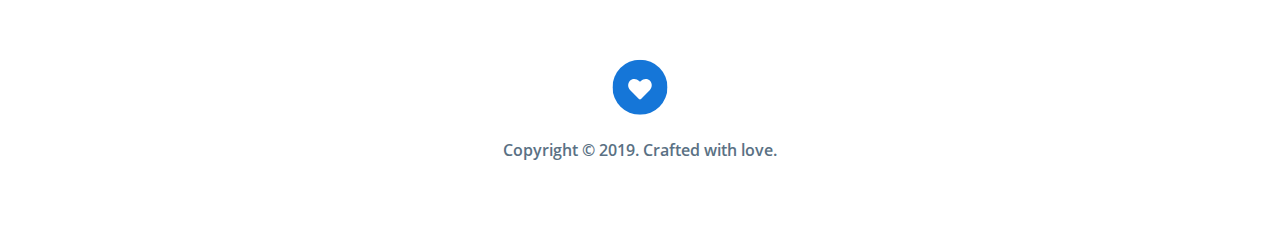
==== commit e2315344: "fix: styles for hero container & logo" ====
--- a/index.html
+++ b/index.html
@@ -41,7 +41,7 @@
     </header>
 
     <section class="hero">
-      <div class="container hero-container">
+      <div class="hero-container">
         <span class="label hero__label"># Ready to be cool</span>
         <h1 class="title hero__title">
           Cause Everyone Deserve to be Cool & Fashionable
@@ -434,25 +434,37 @@
                 href="https://www.google.com/"
                 target="_blank"
                 class="footer__link"
-                ><img src="img/icon-google.svg" alt="icon: google"
+                ><img
+                  class="footer__icon"
+                  src="img/icon-google.svg"
+                  alt="icon: google"
               /></a>
               <a
                 href="https://www.twitter.com/"
                 target="_blank"
                 class="footer__link"
-                ><img src="img/icon-twitter.svg" alt="icon: twitter"
+                ><img
+                  class="footer__icon"
+                  src="img/icon-twitter.svg"
+                  alt="icon: twitter"
               /></a>
               <a
                 href="https://www.instagram.com/"
                 target="_blank"
                 class="footer__link"
-                ><img src="img/icon-instagram.svg" alt="icon: instagram"
+                ><img
+                  class="footer__icon"
+                  src="img/icon-instagram.svg"
+                  alt="icon: instagram"
               /></a>
               <a
-                href="https://www.linkedin.com/"
+                href="https://www.linkedin.cn/"
                 target="_blank"
                 class="footer__link"
-                ><img src="img/icon-linkedin.svg" alt="icon: linkedin"
+                ><img
+                  class="footer__icon"
+                  src="img/icon-linkedin.svg"
+                  alt="icon: linkedin"
               /></a>
             </div>
             <!-- /.footer__social-links -->
--- a/css/style.css
+++ b/css/style.css
@@ -1,2 +1,2 @@
-@font-face{font-family:"Open Sans";src:url("../fonts/OpenSans-Bold.woff") format("woff"),url("../fonts/OpenSans-Bold.woff2") format("woff2");font-weight:bold;font-style:normal;font-display:swap}@font-face{font-family:"Open Sans";src:url("../fonts/OpenSans-Regular.woff") format("woff"),url("../fonts/OpenSans-Regular.woff2") format("woff2");font-weight:normal;font-style:normal;font-display:swap}@font-face{font-family:"Open Sans";src:url("../fonts/OpenSans-SemiBold.woff") format("woff"),url("../fonts/OpenSans-SemiBold.woff2") format("woff2");font-weight:600;font-style:normal;font-display:swap}@font-face{font-family:'HK Grotesk';src:url("../fonts/HKGrotesk-Bold.woff") format("woff"),url("../fonts/HKGrotesk-Bold.woff2") format("woff2");font-weight:bold;font-style:normal;font-display:swap}@font-face{font-family:'HK Grotesk';src:url("../fonts/HKGrotesk-SemiBold.woff") format("woff"),url("../fonts/HKGrotesk-SemiBold.woff2") format("woff2");font-weight:600;font-style:normal;font-display:swap}@font-face{font-family:'HK Grotesk';src:url("../fonts/HKGrotesk-Regular.woff") format("woff"),url("../fonts/HKGrotesk-Regular.woff2") format("woff2");font-weight:normal;font-style:normal;font-display:swap}*{box-sizing:border-box}body{background-color:#ffffff;font-family:'Open Sans', sans-serif;color:#183B56}input,button{outline:none}.container{max-width:1140px;margin:auto}img{max-width:100%}.label{padding:6px 16px;text-transform:uppercase;font-style:normal;font-weight:600;font-size:14px;line-height:20px;color:#36B37E;background-color:rgba(54,179,126,0.1);border-radius:2000px}.title{font-family:'HK Grotesk', sans-serif;font-style:normal;font-weight:bold;font-size:48px;line-height:60px;margin:0}.description{margin:0;color:#5A7184;font-style:normal;font-weight:normal;font-size:20px;line-height:36px}.button{font-style:normal;font-weight:bold;font-size:18px;line-height:25px;background-color:#183B56;color:#fff;border-radius:8px;border:none;cursor:pointer}.photo{border-radius:8px;object-fit:cover}.form{display:flex;align-items:center;justify-content:space-between;flex-wrap:wrap}.invalid{color:#1565D8;border-bottom:1px solid #1565D8;padding-top:1px;font-size:12px}/*! normalize.css v8.0.1 | MIT License | github.com/necolas/normalize.css */html{line-height:1.15;-webkit-text-size-adjust:100%}body{margin:0}main{display:block}h1{font-size:2em;margin:0.67em 0}hr{box-sizing:content-box;height:0;overflow:visible}pre{font-family:monospace, monospace;font-size:1em}a{background-color:transparent}abbr[title]{border-bottom:none;text-decoration:underline;text-decoration:underline dotted}b,strong{font-weight:bolder}code,kbd,samp{font-family:monospace, monospace;font-size:1em}small{font-size:80%}sub,sup{font-size:75%;line-height:0;position:relative;vertical-align:baseline}sub{bottom:-0.25em}sup{top:-0.5em}img{border-style:none}button,input,optgroup,select,textarea{font-family:inherit;font-size:100%;line-height:1.15;margin:0}button,input{overflow:visible}button,select{text-transform:none}button,[type="button"],[type="reset"],[type="submit"]{-webkit-appearance:button}button::-moz-focus-inner,[type="button"]::-moz-focus-inner,[type="reset"]::-moz-focus-inner,[type="submit"]::-moz-focus-inner{border-style:none;padding:0}button:-moz-focusring,[type="button"]:-moz-focusring,[type="reset"]:-moz-focusring,[type="submit"]:-moz-focusring{outline:1px dotted ButtonText}fieldset{padding:0.35em 0.75em 0.625em}legend{box-sizing:border-box;color:inherit;display:table;max-width:100%;padding:0;white-space:normal}progress{vertical-align:baseline}textarea{overflow:auto}[type="checkbox"],[type="radio"]{box-sizing:border-box;padding:0}[type="number"]::-webkit-inner-spin-button,[type="number"]::-webkit-outer-spin-button{height:auto}[type="search"]{-webkit-appearance:textfield;outline-offset:-2px}[type="search"]::-webkit-search-decoration{-webkit-appearance:none}::-webkit-file-upload-button{-webkit-appearance:button;font:inherit}details{display:block}summary{display:list-item}template{display:none}[hidden]{display:none}.header{background-color:inherit;padding:26px 0}.header__container{display:flex;align-items:center;justify-content:space-between}.navbar-menu{margin:0;display:flex;align-items:center;justify-content:space-between}.navbar-menu__link{color:#183B56;text-decoration:none;font-style:normal;font-weight:600;font-size:16px;line-height:22px;margin-right:40px}.navbar-menu__button{min-width:130px;min-height:48px;padding:13px 24px;font-size:16px;line-height:22px;background-color:inherit;color:#1565D8;border:2px solid #1565D8}.navbar-menu__close{display:none}.logo{width:90px}.menu-button{display:none}.hero{padding-top:36px}.hero-container{padding:62px 107px 46px;padding-top:62px;padding-bottom:46px;padding-left:107px;max-width:1280px;max-height:700px;background-position:67% 25%;background-image:url(../img/header-image.jpg);background-color:#E8EAE9;background-repeat:no-repeat;border-radius:8px;overflow:hidden}.hero__title{margin-top:28px;font-size:56px;line-height:68px;max-width:474px}.hero__description{margin-top:28px;max-width:590px}.hero__button{margin-top:52px;margin-bottom:48px;padding:16px 24px;min-width:233px;min-height:56px}.advantages{display:flex;align-items:center;justify-content:space-between;list-style-type:none;margin:0;padding:0;max-width:427px}.advantages__item{display:flex;align-items:center}.advantages__text{font-family:'HK Grotesk', sans-serif;font-style:normal;font-weight:600;font-size:16px;line-height:20px;color:#183B56}.advantages__icon{margin-right:7px;min-width:36px;min-height:36px;padding:7px;border:0.75px solid rgba(21,101,216,0.2);border-radius:12px}.collection{padding-top:120px}.collection-container{display:flex;align-items:flex-start;justify-content:flex-start;height:490px}.collection__main-photo{width:320px;height:100%;margin-right:30px}.collection__photos{display:flex;flex-direction:column;justify-content:space-between;height:100%;margin-right:58px}.collection__photo{width:320px;height:230px}.collection__info{display:flex;flex-direction:column;justify-content:flex-start;max-width:392px;padding-top:10px}.collection__description{margin-top:24px}.collection__link{display:flex;align-items:center;justify-content:space-between;max-width:231px;margin-top:40px;text-decoration:none;color:#1565D8;font-style:normal;font-weight:bold;font-size:18px;line-height:25px}.trending{padding-top:145px}.trending-top{display:flex;align-items:center;justify-content:space-between;padding-bottom:48px}.trending-items{display:flex;align-items:flex-start;justify-content:space-between;flex-wrap:wrap;padding-left:5px}.tabs{display:flex;align-items:center;justify-content:space-between;min-width:366px;list-style-type:none;margin:0;padding:0;font-style:normal;font-weight:normal;font-size:18px;line-height:25px}.tabs__item--bold{font-weight:bold}.card{width:260px;display:flex;flex-direction:column;align-items:flex-start;padding-bottom:50px}.card__photo{width:100%;height:350px;margin-bottom:20px}.card__title{font-size:24px;line-height:32px;margin-left:10px;margin-bottom:3px}.card-more{background-color:#1565D8;width:100%;height:350px;border-radius:8px;display:flex;align-items:center;justify-content:center}.card-more__link{text-decoration:none;max-width:112px;display:flex;flex-direction:column;align-items:center}.card-more__icon{width:28px;height:28px;margin-bottom:29px}.card-more__title{font-size:24px;line-height:32px;color:#fff;text-align:center}.price{display:flex;align-items:center;justify-content:space-between;width:100%;padding:0 10px}.price-tag{font-style:normal;font-weight:normal;font-size:20px;line-height:36px;color:#5A7184}.price-icon{width:23px}.testimonial{padding:95px 0 80px 0}.testimonial-container{display:flex;flex-direction:column;align-items:center;margin:auto}.testimonial__icon{width:80px;height:70px;margin-bottom:35px}.testimonial-slider{max-width:800px;margin:0;overflow:hidden}.testimonial-slider__item{display:flex;flex-direction:column;align-items:center;justify-content:space-between;width:100%;min-height:220px;margin-bottom:48px}.testimonial-slider__text{margin:0;font-family:'HK Grotesk', sans-serif;font-style:normal;font-weight:normal;font-size:20px;line-height:42px;color:#183B56;text-align:center}.testimonial-slider__name{font-size:20px;line-height:24px}.swiper-pagination{position:unset}.swiper-pagination-bullet{width:5px;height:5px;background:#183B56}.swiper-pagination-bullet-active{background:#183B56}.stories-container{padding-top:120px;padding-bottom:140px;border-top:1px solid #E5EAF4;display:flex;align-items:flex-start;justify-content:space-between;flex-wrap:wrap}.stories__left{display:flex;align-items:flex-start;flex-direction:column;max-width:392px}.stories__label{margin-bottom:28px}.stories__title{max-width:286px;margin-bottom:24px}.stories__description{margin-bottom:42px}.stories-buttons{display:flex;align-items:center;justify-content:space-between;width:132px}.stories__button{background-color:transparent;border:none;cursor:pointer}.stories-slider{width:662px;height:475px;margin:0;overflow:hidden}.stories-slider__item{height:100%;display:flex;align-items:center;justify-content:space-between}.stories-card{position:relative;height:100%;width:322px}.stories-card__photo{width:312px;height:317px;border-radius:8px 8px 0 0}.stories-card__info{padding:20px;position:absolute;z-index:99;right:0;bottom:0;display:flex;flex-direction:column;align-items:flex-start;justify-content:space-between;background-color:#FAFDFF;width:312px;height:179px}.stories-card__title{font-family:'HK Grotesk', sans-serif;font-style:normal;font-weight:600;font-size:22px;line-height:32px;max-width:260px;margin:0}.stories-card__link{text-decoration:none;color:#1565D8;font-style:normal;font-weight:600;font-size:16px;line-height:22px}.newsletter{position:relative;padding:100px 0;background-color:#1565D8}.newsletter:before{content:'';position:absolute;top:0;left:0;right:0;bottom:0;width:100%;height:100%;background-size:cover;background-image:url(../img/newsletter-ovals.svg);background-repeat:no-repeat}.newsletter-wrapper{display:flex;align-items:center;justify-content:space-between;max-width:1080px;margin:auto}.newsletter__title{color:#fff}.newsletter__description{font-style:normal;font-weight:normal;font-size:18px;line-height:32px;max-width:486px;color:#fff}.subscribe{position:relative;width:447px}.subscribe:after{content:'';position:absolute;width:16px;height:12px;top:23px;left:20px;background-image:url(../img/icon-email.svg);background-repeat:no-repeat}.subscribe__input{position:absolute;width:100%;height:56px;padding-left:48px;padding-right:155px;font-style:normal;font-weight:600;font-size:16px;line-height:22px;color:#959EAD;background-color:#FFFFFF;border:1px solid #C3CAD9;border-radius:8px;overflow:hidden}.subscribe__button{position:absolute;min-width:143px;height:48px;top:4px;right:4px;border-radius:4px}.footer{padding-top:130px;padding-bottom:80px}.footer-top{display:flex;align-items:flex-start;justify-content:flex-start;padding-bottom:96px}.footer__main{width:263px;margin-right:30px}.footer__text{margin-top:28px;margin-bottom:32px;font-style:normal;font-weight:normal;font-size:16px;line-height:28px}.footer__social-links{display:flex;align-items:center;justify-content:space-between;width:185px}.footer__list{width:165px;margin-right:30px;font-style:normal;color:#183B56}.footer__ul{padding:0;margin:0;list-style:none}.footer__title{font-weight:bold;font-size:18px;line-height:25px;margin:0 0 31px 0}.footer__item{margin-bottom:24px}.footer__link{text-decoration:none;color:inherit;font-style:normal;font-weight:normal;font-size:16px;line-height:22px}.footer-bottom{display:flex;flex-direction:column;align-items:center}.footer-bottom__icon{width:56px;height:56px;margin-bottom:24px}.footer-bottom__text{color:#5A7184;font-style:normal;font-weight:600;font-size:16px;line-height:22px}@media (max-width: 1200px){.container{max-width:960px}}@media (max-width: 992px){.container{max-width:700px}.navbar-menu__item{margin-right:25px}.navbar-menu__button{max-height:40px;padding:9px 24px}.hero-container{max-width:728px}}@media (max-width: 767px){body{padding-top:78px}.container{max-width:650px;width:85%}.header{position:fixed;left:0;top:0;right:0;z-index:99}.navbar-menu{position:absolute;top:10px;right:8px;padding:36px 24px;min-width:304px;background-color:#fff;flex-direction:column;align-items:flex-start;display:none}.navbar-menu__link{margin-bottom:20px}.navbar-menu__button{min-width:130px;width:100%}.navbar-menu__close{position:absolute;top:16px;right:20px;width:16px;height:16px;display:block}.navbar-menu--visible{display:flex}.menu-button{display:flex;width:22px;height:18px;padding:0;align-items:center;justify-content:space-between;flex-direction:column;border:none;background-color:inherit;cursor:pointer}.menu-button__line{width:22px;height:2px;background-color:#3A4C66}.hero{padding-top:30px}.hero-container{padding:36px 28px;max-width:728px;max-height:624px;width:95%}.hero__title{max-width:407px;font-size:48px;line-height:60px}.hero__description{max-width:400px;font-size:18px;line-height:32px}}
+@font-face{font-family:"Open Sans";src:url("../fonts/OpenSans-Bold.woff") format("woff"),url("../fonts/OpenSans-Bold.woff2") format("woff2");font-weight:bold;font-style:normal;font-display:swap}@font-face{font-family:"Open Sans";src:url("../fonts/OpenSans-Regular.woff") format("woff"),url("../fonts/OpenSans-Regular.woff2") format("woff2");font-weight:normal;font-style:normal;font-display:swap}@font-face{font-family:"Open Sans";src:url("../fonts/OpenSans-SemiBold.woff") format("woff"),url("../fonts/OpenSans-SemiBold.woff2") format("woff2");font-weight:600;font-style:normal;font-display:swap}@font-face{font-family:'HK Grotesk';src:url("../fonts/HKGrotesk-Bold.woff") format("woff"),url("../fonts/HKGrotesk-Bold.woff2") format("woff2");font-weight:bold;font-style:normal;font-display:swap}@font-face{font-family:'HK Grotesk';src:url("../fonts/HKGrotesk-SemiBold.woff") format("woff"),url("../fonts/HKGrotesk-SemiBold.woff2") format("woff2");font-weight:600;font-style:normal;font-display:swap}@font-face{font-family:'HK Grotesk';src:url("../fonts/HKGrotesk-Regular.woff") format("woff"),url("../fonts/HKGrotesk-Regular.woff2") format("woff2");font-weight:normal;font-style:normal;font-display:swap}*{box-sizing:border-box}body{background-color:#ffffff;font-family:'Open Sans', sans-serif;color:#183B56}input,button{outline:none}.container{max-width:1140px;margin:auto}img{max-width:100%}.label{padding:6px 16px;text-transform:uppercase;font-style:normal;font-weight:600;font-size:14px;line-height:20px;color:#36B37E;background-color:rgba(54,179,126,0.1);border-radius:2000px}.title{font-family:'HK Grotesk', sans-serif;font-style:normal;font-weight:bold;font-size:48px;line-height:60px;margin:0}.description{margin:0;color:#5A7184;font-style:normal;font-weight:normal;font-size:20px;line-height:36px}.button{font-style:normal;font-weight:bold;font-size:18px;line-height:25px;background-color:#183B56;color:#fff;border-radius:8px;border:none;cursor:pointer}.photo{border-radius:8px;object-fit:cover}.logo{width:90px}.invalid{color:red;border-bottom:1px solid red;padding-top:1px;font-size:12px}/*! normalize.css v8.0.1 | MIT License | github.com/necolas/normalize.css */html{line-height:1.15;-webkit-text-size-adjust:100%}body{margin:0}main{display:block}h1{font-size:2em;margin:0.67em 0}hr{box-sizing:content-box;height:0;overflow:visible}pre{font-family:monospace, monospace;font-size:1em}a{background-color:transparent}abbr[title]{border-bottom:none;text-decoration:underline;text-decoration:underline dotted}b,strong{font-weight:bolder}code,kbd,samp{font-family:monospace, monospace;font-size:1em}small{font-size:80%}sub,sup{font-size:75%;line-height:0;position:relative;vertical-align:baseline}sub{bottom:-0.25em}sup{top:-0.5em}img{border-style:none}button,input,optgroup,select,textarea{font-family:inherit;font-size:100%;line-height:1.15;margin:0}button,input{overflow:visible}button,select{text-transform:none}button,[type="button"],[type="reset"],[type="submit"]{-webkit-appearance:button}button::-moz-focus-inner,[type="button"]::-moz-focus-inner,[type="reset"]::-moz-focus-inner,[type="submit"]::-moz-focus-inner{border-style:none;padding:0}button:-moz-focusring,[type="button"]:-moz-focusring,[type="reset"]:-moz-focusring,[type="submit"]:-moz-focusring{outline:1px dotted ButtonText}fieldset{padding:0.35em 0.75em 0.625em}legend{box-sizing:border-box;color:inherit;display:table;max-width:100%;padding:0;white-space:normal}progress{vertical-align:baseline}textarea{overflow:auto}[type="checkbox"],[type="radio"]{box-sizing:border-box;padding:0}[type="number"]::-webkit-inner-spin-button,[type="number"]::-webkit-outer-spin-button{height:auto}[type="search"]{-webkit-appearance:textfield;outline-offset:-2px}[type="search"]::-webkit-search-decoration{-webkit-appearance:none}::-webkit-file-upload-button{-webkit-appearance:button;font:inherit}details{display:block}summary{display:list-item}template{display:none}[hidden]{display:none}.header{background-color:inherit;padding:26px 0}.header__container{display:flex;align-items:center;justify-content:space-between}.navbar-menu{margin:0;display:flex;align-items:center;justify-content:space-between}.navbar-menu__link{color:#183B56;text-decoration:none;font-style:normal;font-weight:600;font-size:16px;line-height:22px;margin-right:40px}.navbar-menu__button{min-width:130px;min-height:48px;padding:13px 24px;font-size:16px;line-height:22px;background-color:inherit;color:#1565D8;border:2px solid #1565D8}.navbar-menu__close{display:none}.menu-button{display:none}.hero{padding-top:36px}.hero-container{max-width:1280px;min-height:700px;padding:62px 107px 46px;padding-top:62px;padding-bottom:46px;padding-left:107px;margin:auto;background-position:67% 25%;background-image:url(../img/header-image.jpg);background-color:#E8EAE9;background-repeat:no-repeat;border-radius:8px;overflow:hidden}.hero__title{margin-top:28px;font-size:56px;line-height:68px;max-width:474px}.hero__description{margin-top:28px;max-width:590px}.hero__button{margin-top:52px;margin-bottom:48px;padding:16px 24px;min-width:233px;min-height:56px}.advantages{display:flex;align-items:center;justify-content:space-between;list-style-type:none;margin:0;padding:0;max-width:427px}.advantages__item{display:flex;align-items:center}.advantages__text{font-family:'HK Grotesk', sans-serif;font-style:normal;font-weight:600;font-size:16px;line-height:20px;color:#183B56}.advantages__icon{margin-right:7px;min-width:36px;min-height:36px;padding:7px;border:0.75px solid rgba(21,101,216,0.2);border-radius:12px}.collection{padding-top:120px}.collection-container{display:flex;align-items:flex-start;justify-content:flex-start;height:490px}.collection__main-photo{width:320px;height:100%;margin-right:30px}.collection__photos{display:flex;flex-direction:column;justify-content:space-between;height:100%;margin-right:58px}.collection__photo{width:320px;height:230px}.collection__info{display:flex;flex-direction:column;justify-content:flex-start;max-width:392px;padding-top:10px}.collection__description{margin-top:24px}.collection__link{display:flex;align-items:center;justify-content:space-between;max-width:231px;margin-top:40px;text-decoration:none;color:#1565D8;font-style:normal;font-weight:bold;font-size:18px;line-height:25px}.trending{padding-top:145px}.trending-top{display:flex;align-items:center;justify-content:space-between;padding-bottom:48px}.trending-items{display:flex;align-items:flex-start;justify-content:space-between;flex-wrap:wrap;padding-left:5px}.tabs{display:flex;align-items:center;justify-content:space-between;min-width:366px;list-style-type:none;margin:0;padding:0;font-style:normal;font-weight:normal;font-size:18px;line-height:25px}.tabs__item--bold{font-weight:bold}.card{width:260px;display:flex;flex-direction:column;align-items:flex-start;padding-bottom:50px}.card__photo{width:100%;height:350px;margin-bottom:20px}.card__title{font-size:24px;line-height:32px;margin-left:10px;margin-bottom:3px}.card-more{background-color:#1565D8;width:100%;height:350px;border-radius:8px;display:flex;align-items:center;justify-content:center}.card-more__link{text-decoration:none;max-width:112px;display:flex;flex-direction:column;align-items:center}.card-more__icon{width:28px;height:28px;margin-bottom:29px}.card-more__title{font-size:24px;line-height:32px;color:#fff;text-align:center}.price{display:flex;align-items:center;justify-content:space-between;width:100%;padding:0 10px}.price-tag{font-style:normal;font-weight:normal;font-size:20px;line-height:36px;color:#5A7184}.price-icon{width:23px}.testimonial{padding:95px 0 80px 0}.testimonial-container{display:flex;flex-direction:column;align-items:center;margin:auto}.testimonial__icon{width:80px;height:70px;margin-bottom:35px}.testimonial-slider{max-width:800px;margin:0;overflow:hidden}.testimonial-slider__item{display:flex;flex-direction:column;align-items:center;justify-content:space-between;width:100%;min-height:220px;margin-bottom:48px}.testimonial-slider__text{margin:0;font-family:'HK Grotesk', sans-serif;font-style:normal;font-weight:normal;font-size:20px;line-height:42px;color:#183B56;text-align:center}.testimonial-slider__name{font-size:20px;line-height:24px}.swiper-pagination{position:unset}.swiper-pagination-bullet{width:5px;height:5px;background:#183B56}.swiper-pagination-bullet-active{background:#183B56}.stories-container{padding-top:120px;padding-bottom:140px;border-top:1px solid #E5EAF4;display:flex;align-items:flex-start;justify-content:space-between;flex-wrap:wrap}.stories__left{display:flex;align-items:flex-start;flex-direction:column;max-width:392px}.stories__label{margin-bottom:28px}.stories__title{max-width:286px;margin-bottom:24px}.stories__description{margin-bottom:42px}.stories-buttons{display:flex;align-items:center;justify-content:space-between;width:132px}.stories__button{background-color:transparent;border:none;cursor:pointer}.stories-slider{width:662px;height:475px;margin:0;overflow:hidden}.stories-slider__item{height:100%;display:flex;align-items:center;justify-content:space-between}.stories-card{position:relative;height:100%;width:322px}.stories-card__photo{width:312px;height:317px;border-radius:8px 8px 0 0}.stories-card__info{padding:20px;position:absolute;z-index:99;right:0;bottom:0;display:flex;flex-direction:column;align-items:flex-start;justify-content:space-between;background-color:#FAFDFF;width:312px;height:179px}.stories-card__title{font-family:'HK Grotesk', sans-serif;font-style:normal;font-weight:600;font-size:22px;line-height:32px;max-width:260px;margin:0}.stories-card__link{text-decoration:none;color:#1565D8;font-style:normal;font-weight:600;font-size:16px;line-height:22px}.newsletter{position:relative;padding:100px 0;background-color:#1565D8}.newsletter:before{content:'';position:absolute;top:0;left:0;right:0;bottom:0;width:100%;height:100%;background-size:cover;background-image:url(../img/newsletter-ovals.svg);background-repeat:no-repeat}.newsletter-wrapper{display:flex;align-items:center;justify-content:space-between;max-width:1080px;margin:auto}.newsletter__title{color:#fff}.newsletter__description{font-style:normal;font-weight:normal;font-size:18px;line-height:32px;max-width:486px;color:#fff}.subscribe{position:relative;width:447px}.subscribe:after{content:'';position:absolute;width:16px;height:12px;top:23px;left:20px;background-image:url(../img/icon-email.svg);background-repeat:no-repeat}.subscribe__input{position:absolute;width:100%;height:56px;padding-left:48px;padding-right:155px;font-style:normal;font-weight:600;font-size:16px;line-height:22px;color:#959EAD;background-color:#FFFFFF;border:1px solid #C3CAD9;border-radius:8px;overflow:hidden}.subscribe__button{position:absolute;min-width:143px;height:48px;top:4px;right:4px;border-radius:4px}.footer{padding-top:130px;padding-bottom:80px}.footer-top{display:flex;align-items:flex-start;justify-content:flex-start;padding-bottom:96px}.footer__main{width:263px;margin-right:30px}.footer__text{margin-top:28px;margin-bottom:32px;font-style:normal;font-weight:normal;font-size:16px;line-height:28px}.footer__social-links{display:flex;align-items:center;justify-content:space-between;width:185px}.footer__icon{width:42px}.footer__list{width:165px;margin-right:30px;font-style:normal;color:#183B56}.footer__ul{padding:0;margin:0;list-style:none}.footer__title{font-weight:bold;font-size:18px;line-height:25px;margin:0 0 31px 0}.footer__item{margin-bottom:24px}.footer__link{text-decoration:none;color:inherit;font-style:normal;font-weight:normal;font-size:16px;line-height:22px}.footer-bottom{display:flex;flex-direction:column;align-items:center}.footer-bottom__icon{width:56px;height:56px;margin-bottom:24px}.footer-bottom__text{color:#5A7184;font-style:normal;font-weight:600;font-size:16px;line-height:22px}@media (max-width: 1200px){.container{max-width:960px}}@media (max-width: 992px){.container{max-width:700px}.navbar-menu__item{margin-right:25px}.navbar-menu__button{max-height:40px;padding:9px 24px}.hero-container{max-width:728px}}@media (max-width: 767px){body{padding-top:78px}.container{max-width:650px;width:85%}.header{position:fixed;left:0;top:0;right:0;z-index:99}.navbar-menu{position:absolute;top:10px;right:8px;padding:36px 24px;min-width:304px;background-color:#fff;flex-direction:column;align-items:flex-start;display:none}.navbar-menu__link{margin-bottom:20px}.navbar-menu__button{min-width:130px;width:100%}.navbar-menu__close{position:absolute;top:16px;right:20px;width:16px;height:16px;display:block}.navbar-menu--visible{display:flex}.menu-button{display:flex;width:22px;height:18px;padding:0;align-items:center;justify-content:space-between;flex-direction:column;border:none;background-color:inherit;cursor:pointer}.menu-button__line{width:22px;height:2px;background-color:#3A4C66}.hero{padding-top:30px}.hero-container{padding:36px 28px;max-width:728px;max-height:624px;width:95%}.hero__title{max-width:407px;font-size:48px;line-height:60px}.hero__description{max-width:400px;font-size:18px;line-height:32px}}
 /*# sourceMappingURL=style.css.map */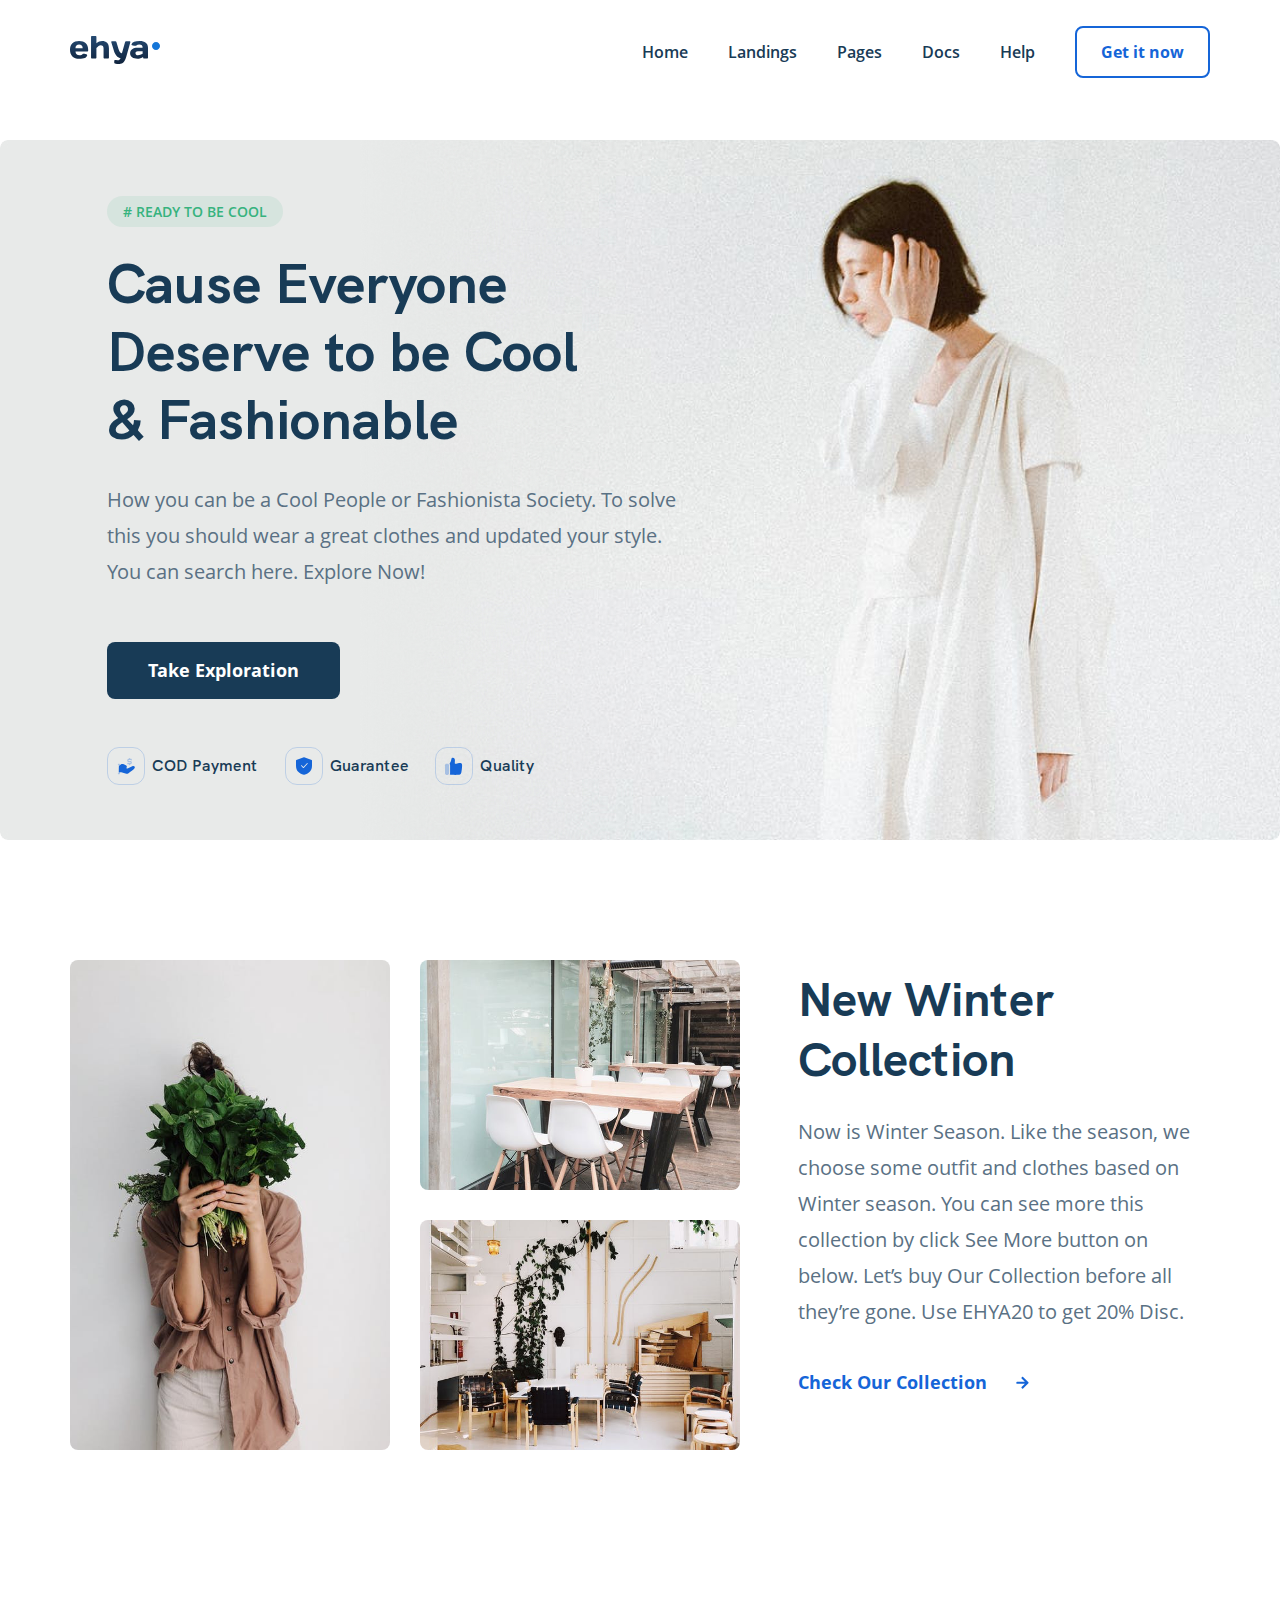
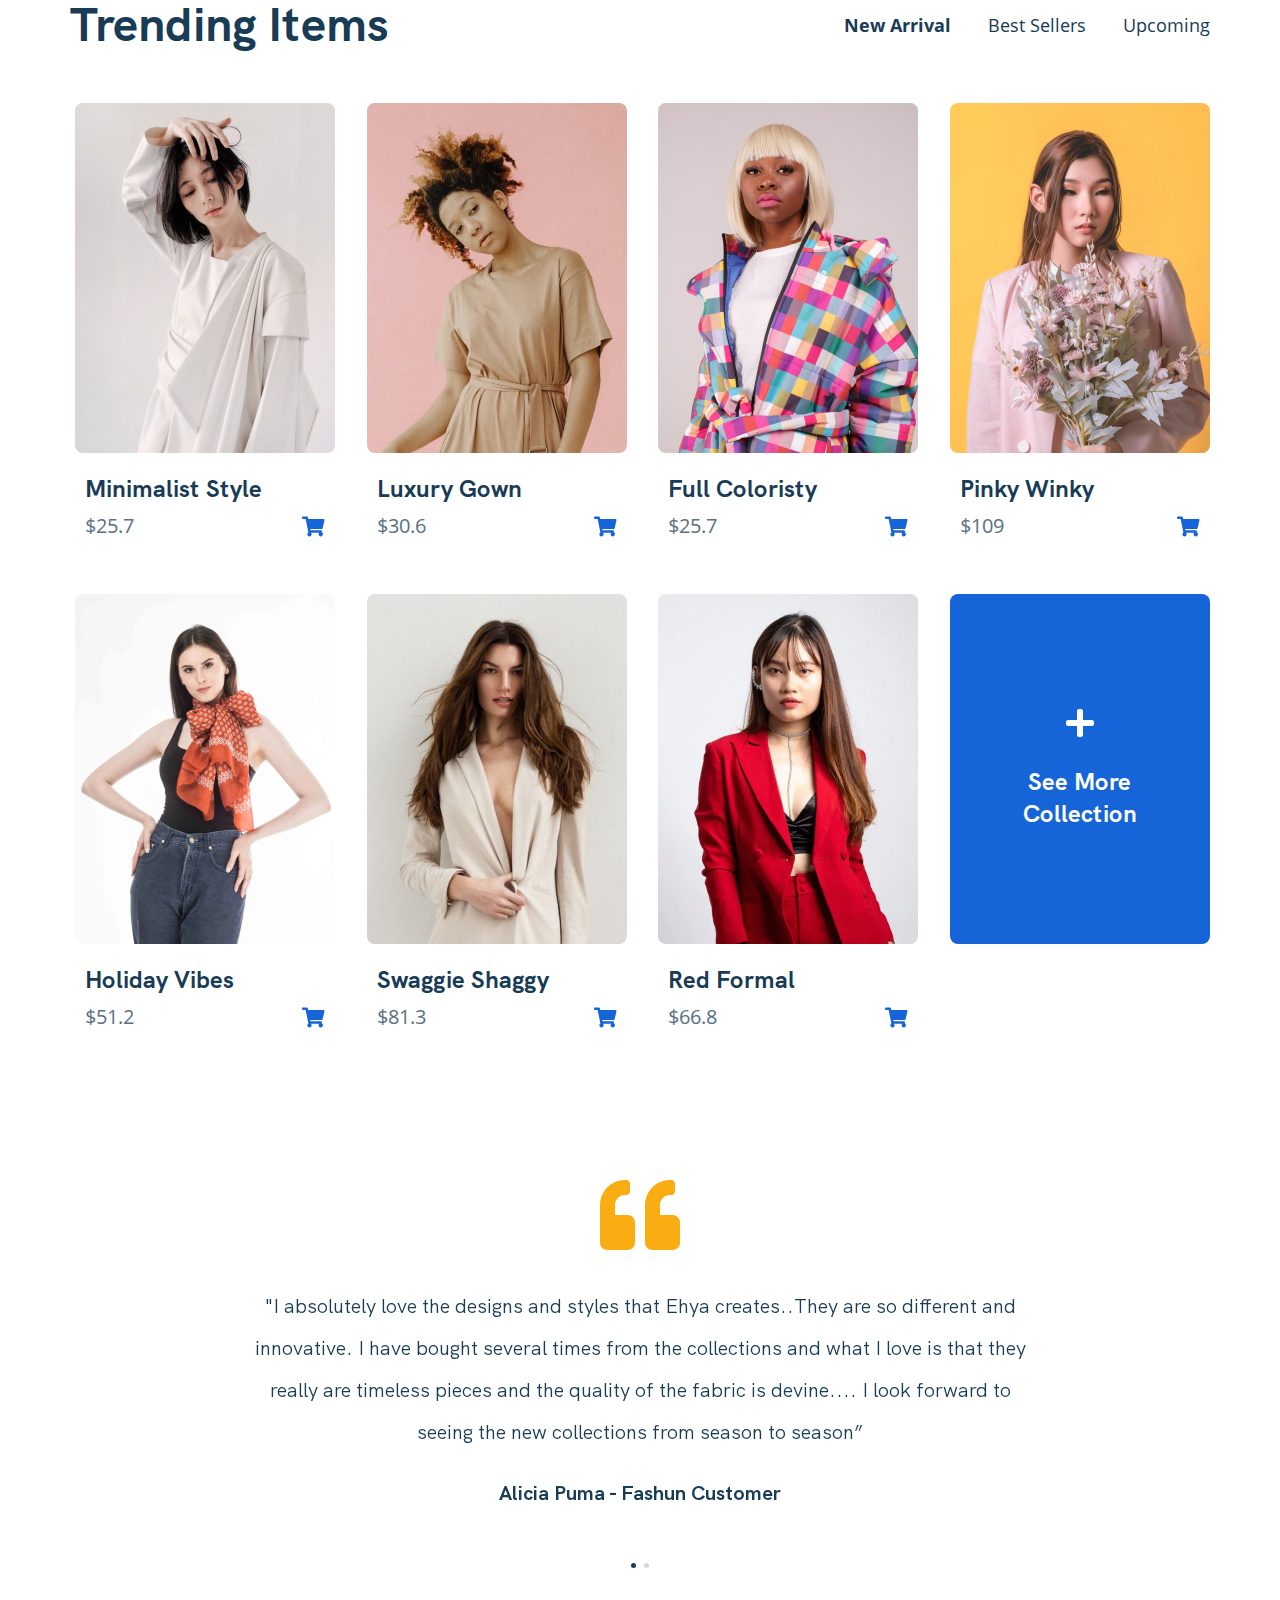
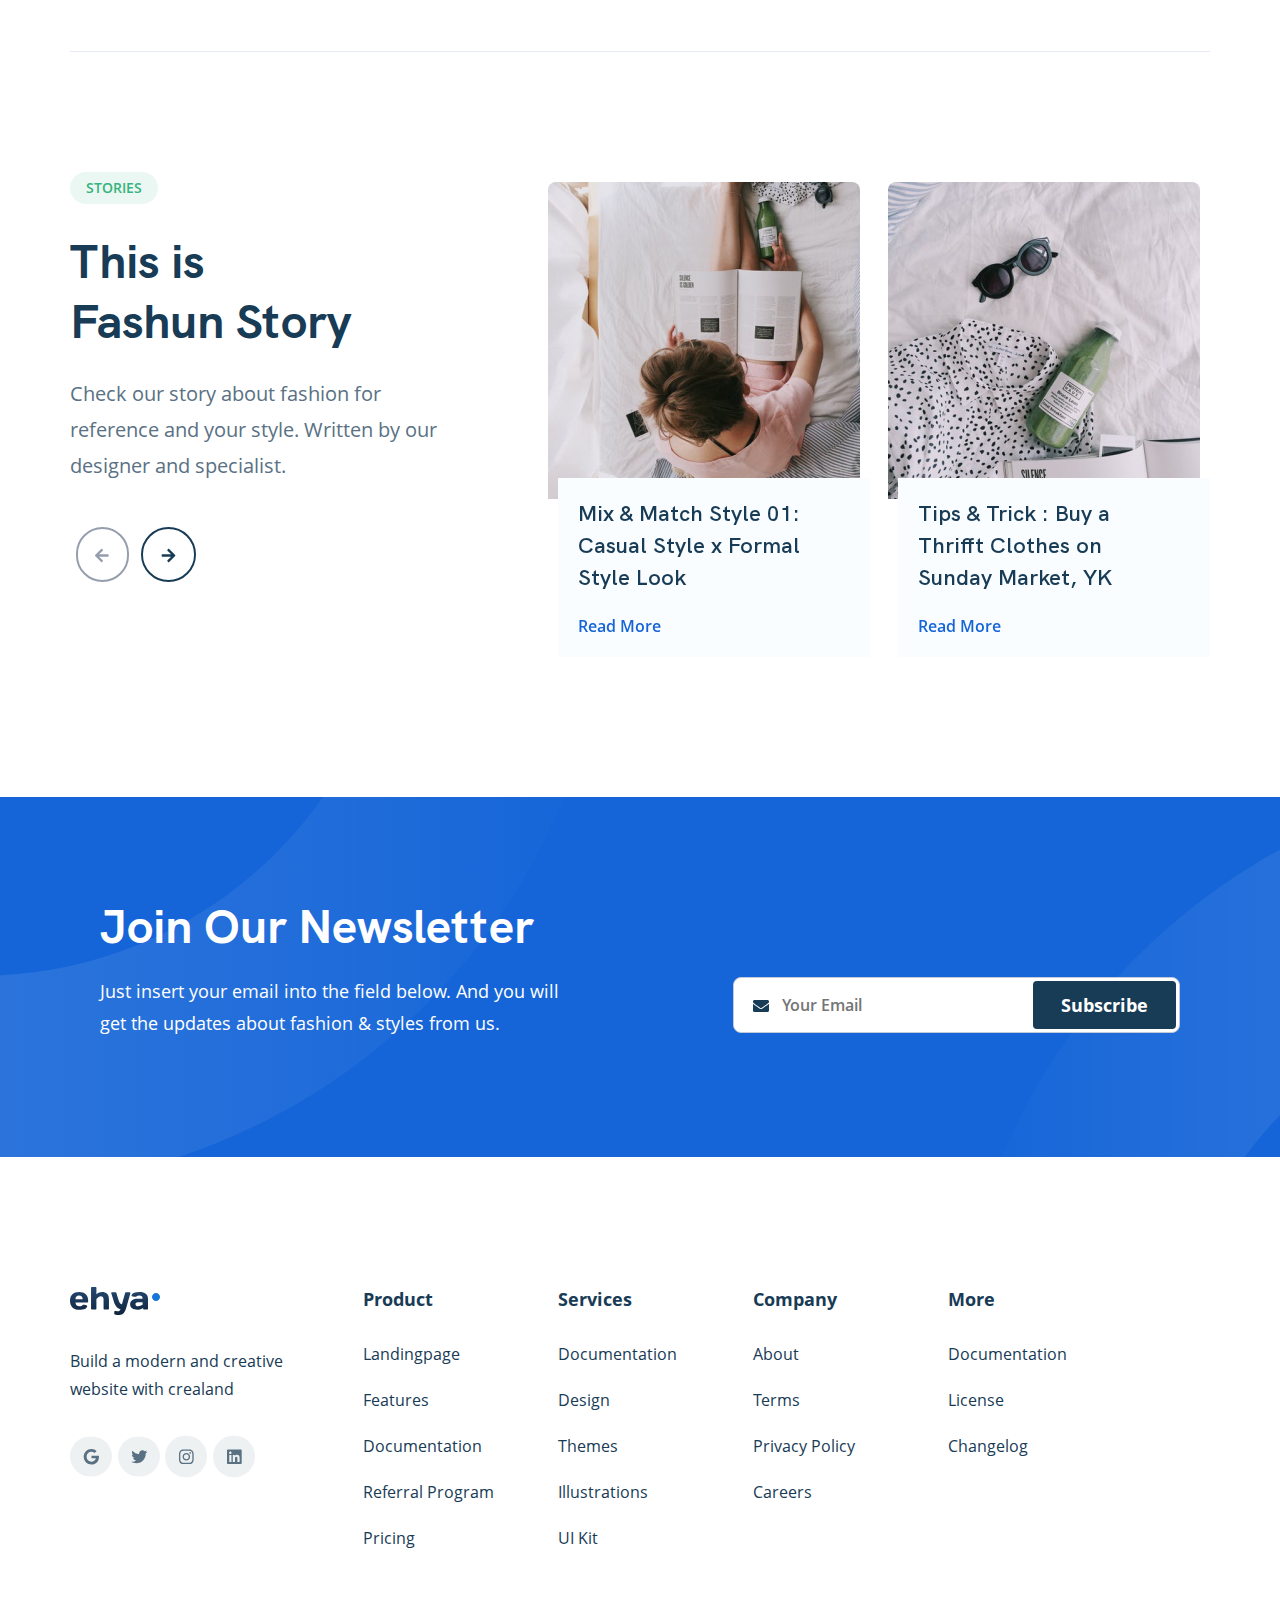
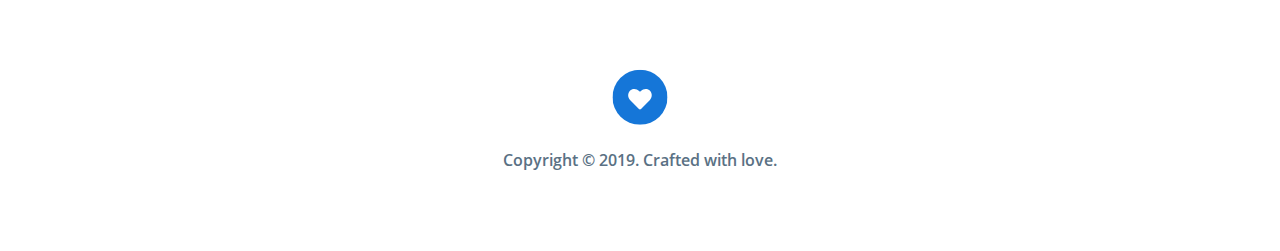
==== commit adc49774: "fix: added viledate subscribe form" ====
--- a/index.html
+++ b/index.html
@@ -566,6 +566,7 @@
     <!-- /.footer -->
     <script src="js/jquery-3.5.1.min.js"></script>
     <script src="js/swiper-bundle.min.js"></script>
+    <script src="js/jquery.validate.min.js"></script>
     <script src="js/main.js"></script>
   </body>
 </html>
--- a/css/style.css
+++ b/css/style.css
@@ -1,2 +1,2 @@
-@font-face{font-family:"Open Sans";src:url("../fonts/OpenSans-Bold.woff") format("woff"),url("../fonts/OpenSans-Bold.woff2") format("woff2");font-weight:bold;font-style:normal;font-display:swap}@font-face{font-family:"Open Sans";src:url("../fonts/OpenSans-Regular.woff") format("woff"),url("../fonts/OpenSans-Regular.woff2") format("woff2");font-weight:normal;font-style:normal;font-display:swap}@font-face{font-family:"Open Sans";src:url("../fonts/OpenSans-SemiBold.woff") format("woff"),url("../fonts/OpenSans-SemiBold.woff2") format("woff2");font-weight:600;font-style:normal;font-display:swap}@font-face{font-family:'HK Grotesk';src:url("../fonts/HKGrotesk-Bold.woff") format("woff"),url("../fonts/HKGrotesk-Bold.woff2") format("woff2");font-weight:bold;font-style:normal;font-display:swap}@font-face{font-family:'HK Grotesk';src:url("../fonts/HKGrotesk-SemiBold.woff") format("woff"),url("../fonts/HKGrotesk-SemiBold.woff2") format("woff2");font-weight:600;font-style:normal;font-display:swap}@font-face{font-family:'HK Grotesk';src:url("../fonts/HKGrotesk-Regular.woff") format("woff"),url("../fonts/HKGrotesk-Regular.woff2") format("woff2");font-weight:normal;font-style:normal;font-display:swap}*{box-sizing:border-box}body{background-color:#ffffff;font-family:'Open Sans', sans-serif;color:#183B56}input,button{outline:none}.container{max-width:1140px;margin:auto}img{max-width:100%}.label{padding:6px 16px;text-transform:uppercase;font-style:normal;font-weight:600;font-size:14px;line-height:20px;color:#36B37E;background-color:rgba(54,179,126,0.1);border-radius:2000px}.title{font-family:'HK Grotesk', sans-serif;font-style:normal;font-weight:bold;font-size:48px;line-height:60px;margin:0}.description{margin:0;color:#5A7184;font-style:normal;font-weight:normal;font-size:20px;line-height:36px}.button{font-style:normal;font-weight:bold;font-size:18px;line-height:25px;background-color:#183B56;color:#fff;border-radius:8px;border:none;cursor:pointer}.photo{border-radius:8px;object-fit:cover}.logo{width:90px}.invalid{color:red;border-bottom:1px solid red;padding-top:1px;font-size:12px}/*! normalize.css v8.0.1 | MIT License | github.com/necolas/normalize.css */html{line-height:1.15;-webkit-text-size-adjust:100%}body{margin:0}main{display:block}h1{font-size:2em;margin:0.67em 0}hr{box-sizing:content-box;height:0;overflow:visible}pre{font-family:monospace, monospace;font-size:1em}a{background-color:transparent}abbr[title]{border-bottom:none;text-decoration:underline;text-decoration:underline dotted}b,strong{font-weight:bolder}code,kbd,samp{font-family:monospace, monospace;font-size:1em}small{font-size:80%}sub,sup{font-size:75%;line-height:0;position:relative;vertical-align:baseline}sub{bottom:-0.25em}sup{top:-0.5em}img{border-style:none}button,input,optgroup,select,textarea{font-family:inherit;font-size:100%;line-height:1.15;margin:0}button,input{overflow:visible}button,select{text-transform:none}button,[type="button"],[type="reset"],[type="submit"]{-webkit-appearance:button}button::-moz-focus-inner,[type="button"]::-moz-focus-inner,[type="reset"]::-moz-focus-inner,[type="submit"]::-moz-focus-inner{border-style:none;padding:0}button:-moz-focusring,[type="button"]:-moz-focusring,[type="reset"]:-moz-focusring,[type="submit"]:-moz-focusring{outline:1px dotted ButtonText}fieldset{padding:0.35em 0.75em 0.625em}legend{box-sizing:border-box;color:inherit;display:table;max-width:100%;padding:0;white-space:normal}progress{vertical-align:baseline}textarea{overflow:auto}[type="checkbox"],[type="radio"]{box-sizing:border-box;padding:0}[type="number"]::-webkit-inner-spin-button,[type="number"]::-webkit-outer-spin-button{height:auto}[type="search"]{-webkit-appearance:textfield;outline-offset:-2px}[type="search"]::-webkit-search-decoration{-webkit-appearance:none}::-webkit-file-upload-button{-webkit-appearance:button;font:inherit}details{display:block}summary{display:list-item}template{display:none}[hidden]{display:none}.header{background-color:inherit;padding:26px 0}.header__container{display:flex;align-items:center;justify-content:space-between}.navbar-menu{margin:0;display:flex;align-items:center;justify-content:space-between}.navbar-menu__link{color:#183B56;text-decoration:none;font-style:normal;font-weight:600;font-size:16px;line-height:22px;margin-right:40px}.navbar-menu__button{min-width:130px;min-height:48px;padding:13px 24px;font-size:16px;line-height:22px;background-color:inherit;color:#1565D8;border:2px solid #1565D8}.navbar-menu__close{display:none}.menu-button{display:none}.hero{padding-top:36px}.hero-container{max-width:1280px;min-height:700px;padding:62px 107px 46px;padding-top:62px;padding-bottom:46px;padding-left:107px;margin:auto;background-position:67% 25%;background-image:url(../img/header-image.jpg);background-color:#E8EAE9;background-repeat:no-repeat;border-radius:8px;overflow:hidden}.hero__title{margin-top:28px;font-size:56px;line-height:68px;max-width:474px}.hero__description{margin-top:28px;max-width:590px}.hero__button{margin-top:52px;margin-bottom:48px;padding:16px 24px;min-width:233px;min-height:56px}.advantages{display:flex;align-items:center;justify-content:space-between;list-style-type:none;margin:0;padding:0;max-width:427px}.advantages__item{display:flex;align-items:center}.advantages__text{font-family:'HK Grotesk', sans-serif;font-style:normal;font-weight:600;font-size:16px;line-height:20px;color:#183B56}.advantages__icon{margin-right:7px;min-width:36px;min-height:36px;padding:7px;border:0.75px solid rgba(21,101,216,0.2);border-radius:12px}.collection{padding-top:120px}.collection-container{display:flex;align-items:flex-start;justify-content:flex-start;height:490px}.collection__main-photo{width:320px;height:100%;margin-right:30px}.collection__photos{display:flex;flex-direction:column;justify-content:space-between;height:100%;margin-right:58px}.collection__photo{width:320px;height:230px}.collection__info{display:flex;flex-direction:column;justify-content:flex-start;max-width:392px;padding-top:10px}.collection__description{margin-top:24px}.collection__link{display:flex;align-items:center;justify-content:space-between;max-width:231px;margin-top:40px;text-decoration:none;color:#1565D8;font-style:normal;font-weight:bold;font-size:18px;line-height:25px}.trending{padding-top:145px}.trending-top{display:flex;align-items:center;justify-content:space-between;padding-bottom:48px}.trending-items{display:flex;align-items:flex-start;justify-content:space-between;flex-wrap:wrap;padding-left:5px}.tabs{display:flex;align-items:center;justify-content:space-between;min-width:366px;list-style-type:none;margin:0;padding:0;font-style:normal;font-weight:normal;font-size:18px;line-height:25px}.tabs__item--bold{font-weight:bold}.card{width:260px;display:flex;flex-direction:column;align-items:flex-start;padding-bottom:50px}.card__photo{width:100%;height:350px;margin-bottom:20px}.card__title{font-size:24px;line-height:32px;margin-left:10px;margin-bottom:3px}.card-more{background-color:#1565D8;width:100%;height:350px;border-radius:8px;display:flex;align-items:center;justify-content:center}.card-more__link{text-decoration:none;max-width:112px;display:flex;flex-direction:column;align-items:center}.card-more__icon{width:28px;height:28px;margin-bottom:29px}.card-more__title{font-size:24px;line-height:32px;color:#fff;text-align:center}.price{display:flex;align-items:center;justify-content:space-between;width:100%;padding:0 10px}.price-tag{font-style:normal;font-weight:normal;font-size:20px;line-height:36px;color:#5A7184}.price-icon{width:23px}.testimonial{padding:95px 0 80px 0}.testimonial-container{display:flex;flex-direction:column;align-items:center;margin:auto}.testimonial__icon{width:80px;height:70px;margin-bottom:35px}.testimonial-slider{max-width:800px;margin:0;overflow:hidden}.testimonial-slider__item{display:flex;flex-direction:column;align-items:center;justify-content:space-between;width:100%;min-height:220px;margin-bottom:48px}.testimonial-slider__text{margin:0;font-family:'HK Grotesk', sans-serif;font-style:normal;font-weight:normal;font-size:20px;line-height:42px;color:#183B56;text-align:center}.testimonial-slider__name{font-size:20px;line-height:24px}.swiper-pagination{position:unset}.swiper-pagination-bullet{width:5px;height:5px;background:#183B56}.swiper-pagination-bullet-active{background:#183B56}.stories-container{padding-top:120px;padding-bottom:140px;border-top:1px solid #E5EAF4;display:flex;align-items:flex-start;justify-content:space-between;flex-wrap:wrap}.stories__left{display:flex;align-items:flex-start;flex-direction:column;max-width:392px}.stories__label{margin-bottom:28px}.stories__title{max-width:286px;margin-bottom:24px}.stories__description{margin-bottom:42px}.stories-buttons{display:flex;align-items:center;justify-content:space-between;width:132px}.stories__button{background-color:transparent;border:none;cursor:pointer}.stories-slider{width:662px;height:475px;margin:0;overflow:hidden}.stories-slider__item{height:100%;display:flex;align-items:center;justify-content:space-between}.stories-card{position:relative;height:100%;width:322px}.stories-card__photo{width:312px;height:317px;border-radius:8px 8px 0 0}.stories-card__info{padding:20px;position:absolute;z-index:99;right:0;bottom:0;display:flex;flex-direction:column;align-items:flex-start;justify-content:space-between;background-color:#FAFDFF;width:312px;height:179px}.stories-card__title{font-family:'HK Grotesk', sans-serif;font-style:normal;font-weight:600;font-size:22px;line-height:32px;max-width:260px;margin:0}.stories-card__link{text-decoration:none;color:#1565D8;font-style:normal;font-weight:600;font-size:16px;line-height:22px}.newsletter{position:relative;padding:100px 0;background-color:#1565D8}.newsletter:before{content:'';position:absolute;top:0;left:0;right:0;bottom:0;width:100%;height:100%;background-size:cover;background-image:url(../img/newsletter-ovals.svg);background-repeat:no-repeat}.newsletter-wrapper{display:flex;align-items:center;justify-content:space-between;max-width:1080px;margin:auto}.newsletter__title{color:#fff}.newsletter__description{font-style:normal;font-weight:normal;font-size:18px;line-height:32px;max-width:486px;color:#fff}.subscribe{position:relative;width:447px}.subscribe:after{content:'';position:absolute;width:16px;height:12px;top:23px;left:20px;background-image:url(../img/icon-email.svg);background-repeat:no-repeat}.subscribe__input{position:absolute;width:100%;height:56px;padding-left:48px;padding-right:155px;font-style:normal;font-weight:600;font-size:16px;line-height:22px;color:#959EAD;background-color:#FFFFFF;border:1px solid #C3CAD9;border-radius:8px;overflow:hidden}.subscribe__button{position:absolute;min-width:143px;height:48px;top:4px;right:4px;border-radius:4px}.footer{padding-top:130px;padding-bottom:80px}.footer-top{display:flex;align-items:flex-start;justify-content:flex-start;padding-bottom:96px}.footer__main{width:263px;margin-right:30px}.footer__text{margin-top:28px;margin-bottom:32px;font-style:normal;font-weight:normal;font-size:16px;line-height:28px}.footer__social-links{display:flex;align-items:center;justify-content:space-between;width:185px}.footer__icon{width:42px}.footer__list{width:165px;margin-right:30px;font-style:normal;color:#183B56}.footer__ul{padding:0;margin:0;list-style:none}.footer__title{font-weight:bold;font-size:18px;line-height:25px;margin:0 0 31px 0}.footer__item{margin-bottom:24px}.footer__link{text-decoration:none;color:inherit;font-style:normal;font-weight:normal;font-size:16px;line-height:22px}.footer-bottom{display:flex;flex-direction:column;align-items:center}.footer-bottom__icon{width:56px;height:56px;margin-bottom:24px}.footer-bottom__text{color:#5A7184;font-style:normal;font-weight:600;font-size:16px;line-height:22px}@media (max-width: 1200px){.container{max-width:960px}}@media (max-width: 992px){.container{max-width:700px}.navbar-menu__item{margin-right:25px}.navbar-menu__button{max-height:40px;padding:9px 24px}.hero-container{max-width:728px}}@media (max-width: 767px){body{padding-top:78px}.container{max-width:650px;width:85%}.header{position:fixed;left:0;top:0;right:0;z-index:99}.navbar-menu{position:absolute;top:10px;right:8px;padding:36px 24px;min-width:304px;background-color:#fff;flex-direction:column;align-items:flex-start;display:none}.navbar-menu__link{margin-bottom:20px}.navbar-menu__button{min-width:130px;width:100%}.navbar-menu__close{position:absolute;top:16px;right:20px;width:16px;height:16px;display:block}.navbar-menu--visible{display:flex}.menu-button{display:flex;width:22px;height:18px;padding:0;align-items:center;justify-content:space-between;flex-direction:column;border:none;background-color:inherit;cursor:pointer}.menu-button__line{width:22px;height:2px;background-color:#3A4C66}.hero{padding-top:30px}.hero-container{padding:36px 28px;max-width:728px;max-height:624px;width:95%}.hero__title{max-width:407px;font-size:48px;line-height:60px}.hero__description{max-width:400px;font-size:18px;line-height:32px}}
+@font-face{font-family:"Open Sans";src:url("../fonts/OpenSans-Bold.woff") format("woff"),url("../fonts/OpenSans-Bold.woff2") format("woff2");font-weight:bold;font-style:normal;font-display:swap}@font-face{font-family:"Open Sans";src:url("../fonts/OpenSans-Regular.woff") format("woff"),url("../fonts/OpenSans-Regular.woff2") format("woff2");font-weight:normal;font-style:normal;font-display:swap}@font-face{font-family:"Open Sans";src:url("../fonts/OpenSans-SemiBold.woff") format("woff"),url("../fonts/OpenSans-SemiBold.woff2") format("woff2");font-weight:600;font-style:normal;font-display:swap}@font-face{font-family:'HK Grotesk';src:url("../fonts/HKGrotesk-Bold.woff") format("woff"),url("../fonts/HKGrotesk-Bold.woff2") format("woff2");font-weight:bold;font-style:normal;font-display:swap}@font-face{font-family:'HK Grotesk';src:url("../fonts/HKGrotesk-SemiBold.woff") format("woff"),url("../fonts/HKGrotesk-SemiBold.woff2") format("woff2");font-weight:600;font-style:normal;font-display:swap}@font-face{font-family:'HK Grotesk';src:url("../fonts/HKGrotesk-Regular.woff") format("woff"),url("../fonts/HKGrotesk-Regular.woff2") format("woff2");font-weight:normal;font-style:normal;font-display:swap}*{box-sizing:border-box}body{background-color:#ffffff;font-family:'Open Sans', sans-serif;color:#183B56}input,button{outline:none}.container{max-width:1140px;margin:auto}img{max-width:100%}.label{padding:6px 16px;text-transform:uppercase;font-style:normal;font-weight:600;font-size:14px;line-height:20px;color:#36B37E;background-color:rgba(54,179,126,0.1);border-radius:2000px}.title{font-family:'HK Grotesk', sans-serif;font-style:normal;font-weight:bold;font-size:48px;line-height:60px;margin:0}.description{margin:0;color:#5A7184;font-style:normal;font-weight:normal;font-size:20px;line-height:36px}.button{font-style:normal;font-weight:bold;font-size:18px;line-height:25px;background-color:#183B56;color:#fff;border-radius:8px;border:none;cursor:pointer}.photo{border-radius:8px;object-fit:cover}.logo{width:90px}label.invalid{color:#fff;border-bottom:1px solid #fff;font-size:16px;position:absolute;top:57px}/*! normalize.css v8.0.1 | MIT License | github.com/necolas/normalize.css */html{line-height:1.15;-webkit-text-size-adjust:100%}body{margin:0}main{display:block}h1{font-size:2em;margin:0.67em 0}hr{box-sizing:content-box;height:0;overflow:visible}pre{font-family:monospace, monospace;font-size:1em}a{background-color:transparent}abbr[title]{border-bottom:none;text-decoration:underline;text-decoration:underline dotted}b,strong{font-weight:bolder}code,kbd,samp{font-family:monospace, monospace;font-size:1em}small{font-size:80%}sub,sup{font-size:75%;line-height:0;position:relative;vertical-align:baseline}sub{bottom:-0.25em}sup{top:-0.5em}img{border-style:none}button,input,optgroup,select,textarea{font-family:inherit;font-size:100%;line-height:1.15;margin:0}button,input{overflow:visible}button,select{text-transform:none}button,[type="button"],[type="reset"],[type="submit"]{-webkit-appearance:button}button::-moz-focus-inner,[type="button"]::-moz-focus-inner,[type="reset"]::-moz-focus-inner,[type="submit"]::-moz-focus-inner{border-style:none;padding:0}button:-moz-focusring,[type="button"]:-moz-focusring,[type="reset"]:-moz-focusring,[type="submit"]:-moz-focusring{outline:1px dotted ButtonText}fieldset{padding:0.35em 0.75em 0.625em}legend{box-sizing:border-box;color:inherit;display:table;max-width:100%;padding:0;white-space:normal}progress{vertical-align:baseline}textarea{overflow:auto}[type="checkbox"],[type="radio"]{box-sizing:border-box;padding:0}[type="number"]::-webkit-inner-spin-button,[type="number"]::-webkit-outer-spin-button{height:auto}[type="search"]{-webkit-appearance:textfield;outline-offset:-2px}[type="search"]::-webkit-search-decoration{-webkit-appearance:none}::-webkit-file-upload-button{-webkit-appearance:button;font:inherit}details{display:block}summary{display:list-item}template{display:none}[hidden]{display:none}.header{background-color:inherit;padding:26px 0}.header__container{display:flex;align-items:center;justify-content:space-between}.navbar-menu{margin:0;display:flex;align-items:center;justify-content:space-between}.navbar-menu__link{color:#183B56;text-decoration:none;font-style:normal;font-weight:600;font-size:16px;line-height:22px;margin-right:40px}.navbar-menu__button{min-width:130px;min-height:48px;padding:13px 24px;font-size:16px;line-height:22px;background-color:inherit;color:#1565D8;border:2px solid #1565D8}.navbar-menu__close{display:none}.menu-button{display:none}.hero{padding-top:36px}.hero-container{max-width:1280px;min-height:700px;padding:62px 107px 46px;padding-top:62px;padding-bottom:46px;padding-left:107px;margin:auto;background-position:67% 25%;background-image:url(../img/header-image.jpg);background-color:#E8EAE9;background-repeat:no-repeat;border-radius:8px;overflow:hidden}.hero__title{margin-top:28px;font-size:56px;line-height:68px;max-width:474px}.hero__description{margin-top:28px;max-width:590px}.hero__button{margin-top:52px;margin-bottom:48px;padding:16px 24px;min-width:233px;min-height:56px}.advantages{display:flex;align-items:center;justify-content:space-between;list-style-type:none;margin:0;padding:0;max-width:427px}.advantages__item{display:flex;align-items:center}.advantages__text{font-family:'HK Grotesk', sans-serif;font-style:normal;font-weight:600;font-size:16px;line-height:20px;color:#183B56}.advantages__icon{margin-right:7px;min-width:36px;min-height:36px;padding:7px;border:0.75px solid rgba(21,101,216,0.2);border-radius:12px}.collection{padding-top:120px}.collection-container{display:flex;align-items:flex-start;justify-content:flex-start;height:490px}.collection__main-photo{width:320px;height:100%;margin-right:30px}.collection__photos{display:flex;flex-direction:column;justify-content:space-between;height:100%;margin-right:58px}.collection__photo{width:320px;height:230px}.collection__info{display:flex;flex-direction:column;justify-content:flex-start;max-width:392px;padding-top:10px}.collection__description{margin-top:24px}.collection__link{display:flex;align-items:center;justify-content:space-between;max-width:231px;margin-top:40px;text-decoration:none;color:#1565D8;font-style:normal;font-weight:bold;font-size:18px;line-height:25px}.trending{padding-top:145px}.trending-top{display:flex;align-items:center;justify-content:space-between;padding-bottom:48px}.trending-items{display:flex;align-items:flex-start;justify-content:space-between;flex-wrap:wrap;padding-left:5px}.tabs{display:flex;align-items:center;justify-content:space-between;min-width:366px;list-style-type:none;margin:0;padding:0;font-style:normal;font-weight:normal;font-size:18px;line-height:25px}.tabs__item--bold{font-weight:bold}.card{width:260px;display:flex;flex-direction:column;align-items:flex-start;padding-bottom:50px}.card__photo{width:100%;height:350px;margin-bottom:20px}.card__title{font-size:24px;line-height:32px;margin-left:10px;margin-bottom:3px}.card-more{background-color:#1565D8;width:100%;height:350px;border-radius:8px;display:flex;align-items:center;justify-content:center}.card-more__link{text-decoration:none;max-width:112px;display:flex;flex-direction:column;align-items:center}.card-more__icon{width:28px;height:28px;margin-bottom:29px}.card-more__title{font-size:24px;line-height:32px;color:#fff;text-align:center}.price{display:flex;align-items:center;justify-content:space-between;width:100%;padding:0 10px}.price-tag{font-style:normal;font-weight:normal;font-size:20px;line-height:36px;color:#5A7184}.price-icon{width:23px}.testimonial{padding:95px 0 80px 0}.testimonial-container{display:flex;flex-direction:column;align-items:center;margin:auto}.testimonial__icon{width:80px;height:70px;margin-bottom:35px}.testimonial-slider{max-width:800px;margin:0;overflow:hidden}.testimonial-slider__item{display:flex;flex-direction:column;align-items:center;justify-content:space-between;width:100%;min-height:220px;margin-bottom:48px}.testimonial-slider__text{margin:0;font-family:'HK Grotesk', sans-serif;font-style:normal;font-weight:normal;font-size:20px;line-height:42px;color:#183B56;text-align:center}.testimonial-slider__name{font-size:20px;line-height:24px}.swiper-pagination{position:unset}.swiper-pagination-bullet{width:5px;height:5px;background:#183B56}.swiper-pagination-bullet-active{background:#183B56}.stories-container{padding-top:120px;padding-bottom:140px;border-top:1px solid #E5EAF4;display:flex;align-items:flex-start;justify-content:space-between;flex-wrap:wrap}.stories__left{display:flex;align-items:flex-start;flex-direction:column;max-width:392px}.stories__label{margin-bottom:28px}.stories__title{max-width:286px;margin-bottom:24px}.stories__description{margin-bottom:42px}.stories-buttons{display:flex;align-items:center;justify-content:space-between;width:132px}.stories__button{background-color:transparent;border:none;cursor:pointer}.stories-slider{width:662px;height:485px;margin:0;overflow:hidden}.stories-slider__item{height:100%;padding-top:10px;display:flex;justify-content:space-between}.stories-card{position:relative;height:100%;width:322px}.stories-card__photo{width:312px;height:317px;border-radius:8px 8px 0 0}.stories-card__info{padding:20px;position:absolute;z-index:99;right:0;bottom:0;display:flex;flex-direction:column;align-items:flex-start;justify-content:space-between;background-color:#FAFDFF;width:312px;height:179px}.stories-card__title{font-family:'HK Grotesk', sans-serif;font-style:normal;font-weight:600;font-size:22px;line-height:32px;max-width:260px;margin:0}.stories-card__link{text-decoration:none;color:#1565D8;font-style:normal;font-weight:600;font-size:16px;line-height:22px}.newsletter{position:relative;padding:100px 0;background-color:#1565D8}.newsletter:before{content:'';position:absolute;top:0;left:0;right:0;bottom:0;width:100%;height:100%;background-size:cover;background-image:url(../img/newsletter-ovals.svg);background-repeat:no-repeat}.newsletter-wrapper{display:flex;align-items:center;justify-content:space-between;max-width:1080px;margin:auto}.newsletter__title{color:#fff}.newsletter__description{font-style:normal;font-weight:normal;font-size:18px;line-height:32px;max-width:486px;color:#fff}.subscribe{position:relative;width:447px}.subscribe:after{content:'';position:absolute;width:16px;height:12px;top:23px;left:20px;background-image:url(../img/icon-email.svg);background-repeat:no-repeat}.subscribe__input{position:absolute;width:100%;height:56px;padding-left:48px;padding-right:155px;font-style:normal;font-weight:600;font-size:16px;line-height:22px;color:#959EAD;background-color:#FFFFFF;border:1px solid #C3CAD9;border-radius:8px;overflow:hidden}.subscribe__button{position:absolute;min-width:143px;height:48px;top:4px;right:4px;border-radius:4px}.footer{padding-top:130px;padding-bottom:80px}.footer-top{display:flex;align-items:flex-start;justify-content:flex-start;padding-bottom:96px}.footer__main{width:263px;margin-right:30px}.footer__text{margin-top:28px;margin-bottom:32px;font-style:normal;font-weight:normal;font-size:16px;line-height:28px}.footer__social-links{display:flex;align-items:center;justify-content:space-between;width:185px}.footer__icon{width:42px}.footer__list{width:165px;margin-right:30px;font-style:normal;color:#183B56}.footer__ul{padding:0;margin:0;list-style:none}.footer__title{font-weight:bold;font-size:18px;line-height:25px;margin:0 0 31px 0}.footer__item{margin-bottom:24px}.footer__link{text-decoration:none;color:inherit;font-style:normal;font-weight:normal;font-size:16px;line-height:22px}.footer-bottom{display:flex;flex-direction:column;align-items:center}.footer-bottom__icon{width:56px;height:56px;margin-bottom:24px}.footer-bottom__text{color:#5A7184;font-style:normal;font-weight:600;font-size:16px;line-height:22px}@media (max-width: 1200px){.container{max-width:960px}}@media (max-width: 992px){.container{max-width:700px}.navbar-menu__item{margin-right:25px}.navbar-menu__button{max-height:40px;padding:9px 24px}.hero-container{max-width:728px}}@media (max-width: 767px){body{padding-top:78px}.container{max-width:650px;width:85%}.header{position:fixed;left:0;top:0;right:0;z-index:99}.navbar-menu{position:absolute;top:10px;right:8px;padding:36px 24px;min-width:304px;background-color:#fff;flex-direction:column;align-items:flex-start;display:none}.navbar-menu__link{margin-bottom:20px}.navbar-menu__button{min-width:130px;width:100%}.navbar-menu__close{position:absolute;top:16px;right:20px;width:16px;height:16px;display:block}.navbar-menu--visible{display:flex}.menu-button{display:flex;width:22px;height:18px;padding:0;align-items:center;justify-content:space-between;flex-direction:column;border:none;background-color:inherit;cursor:pointer}.menu-button__line{width:22px;height:2px;background-color:#3A4C66}.hero{padding-top:30px}.hero-container{padding:36px 28px;max-width:728px;max-height:624px;width:95%}.hero__title{max-width:407px;font-size:48px;line-height:60px}.hero__description{max-width:400px;font-size:18px;line-height:32px}}
 /*# sourceMappingURL=style.css.map */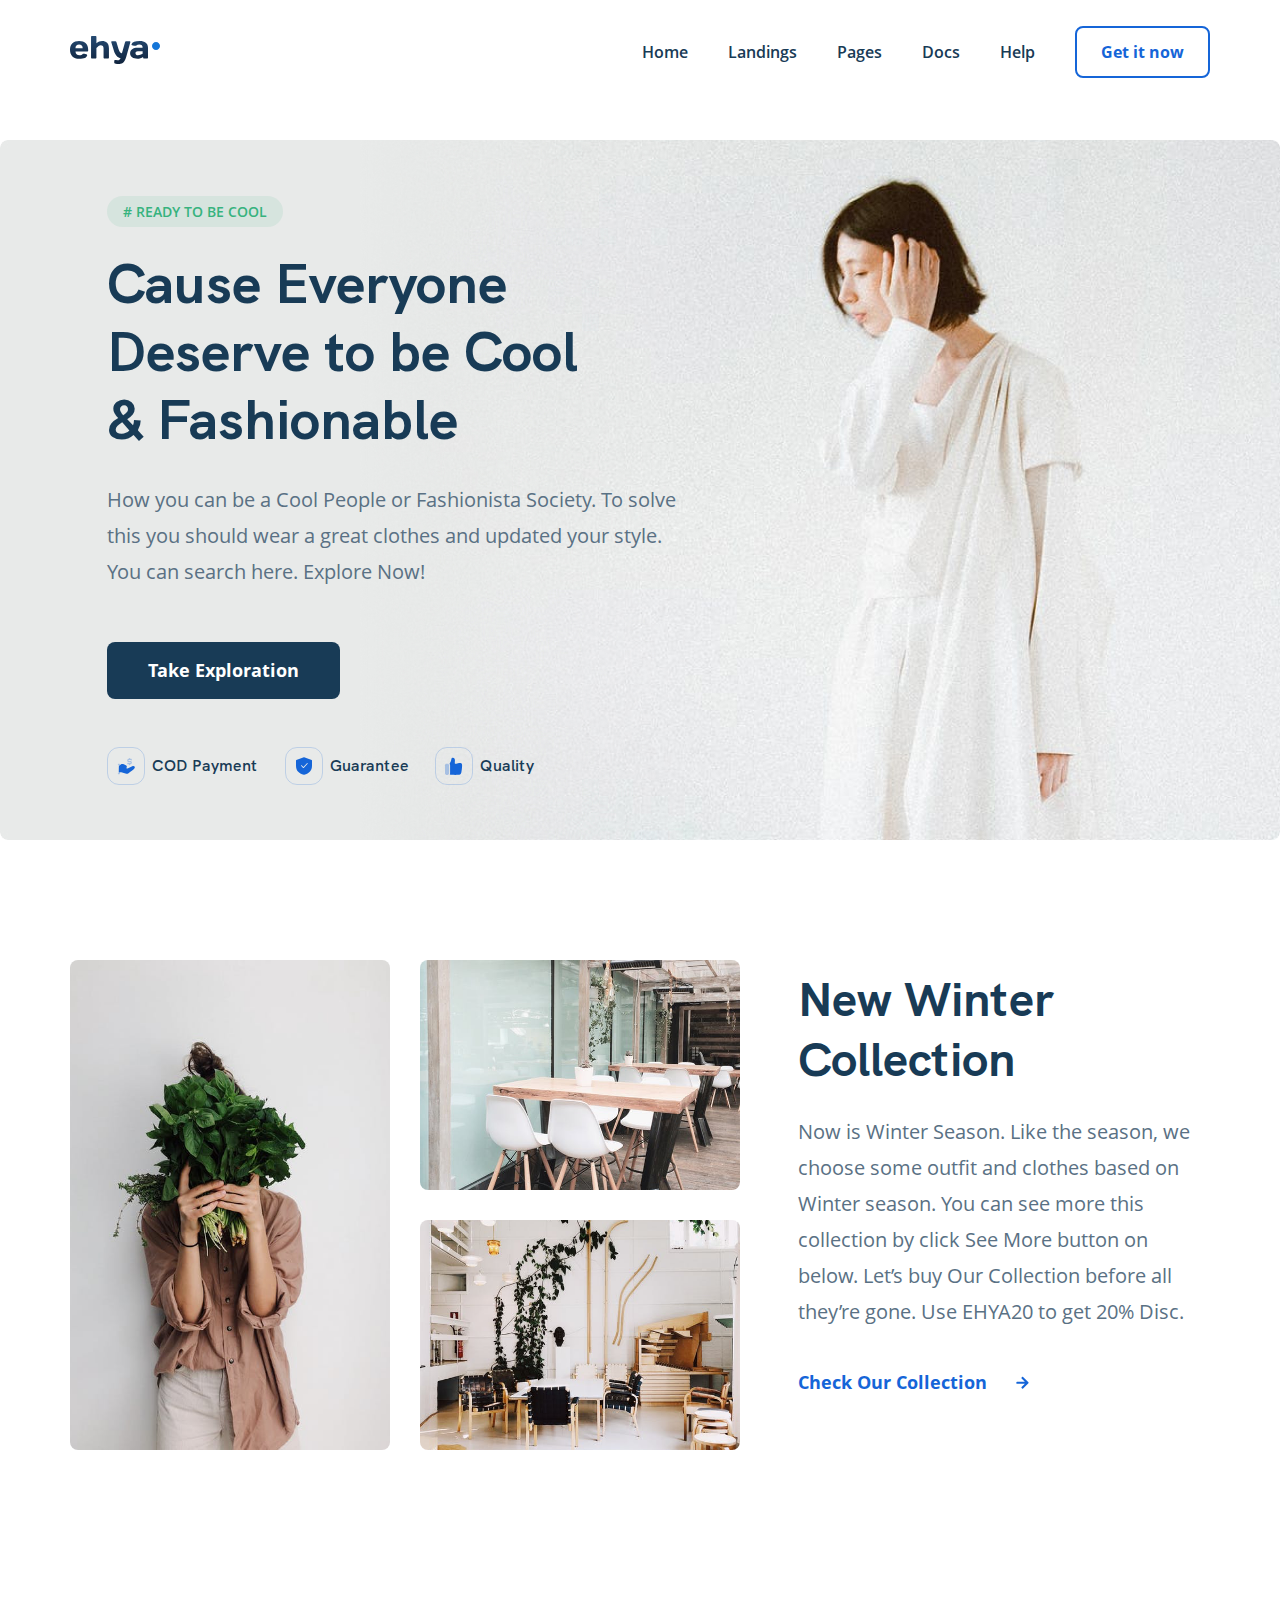
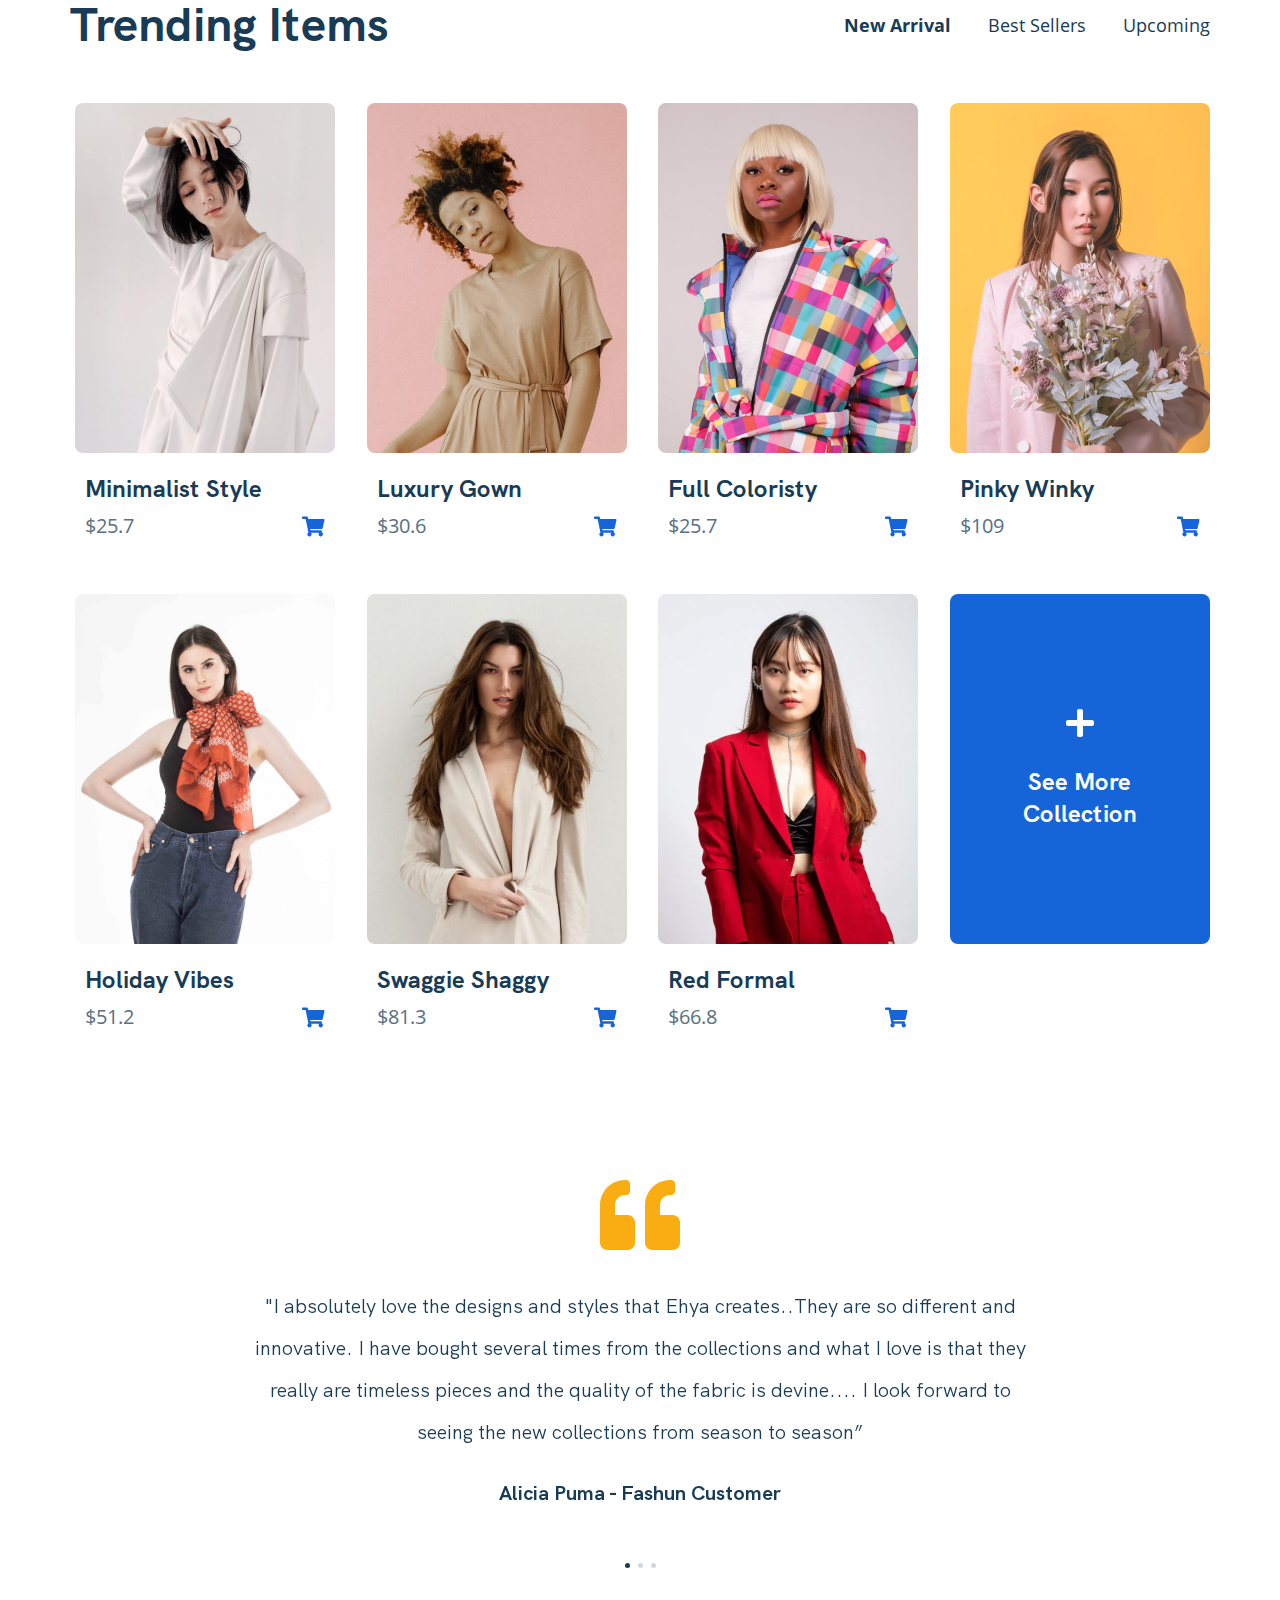
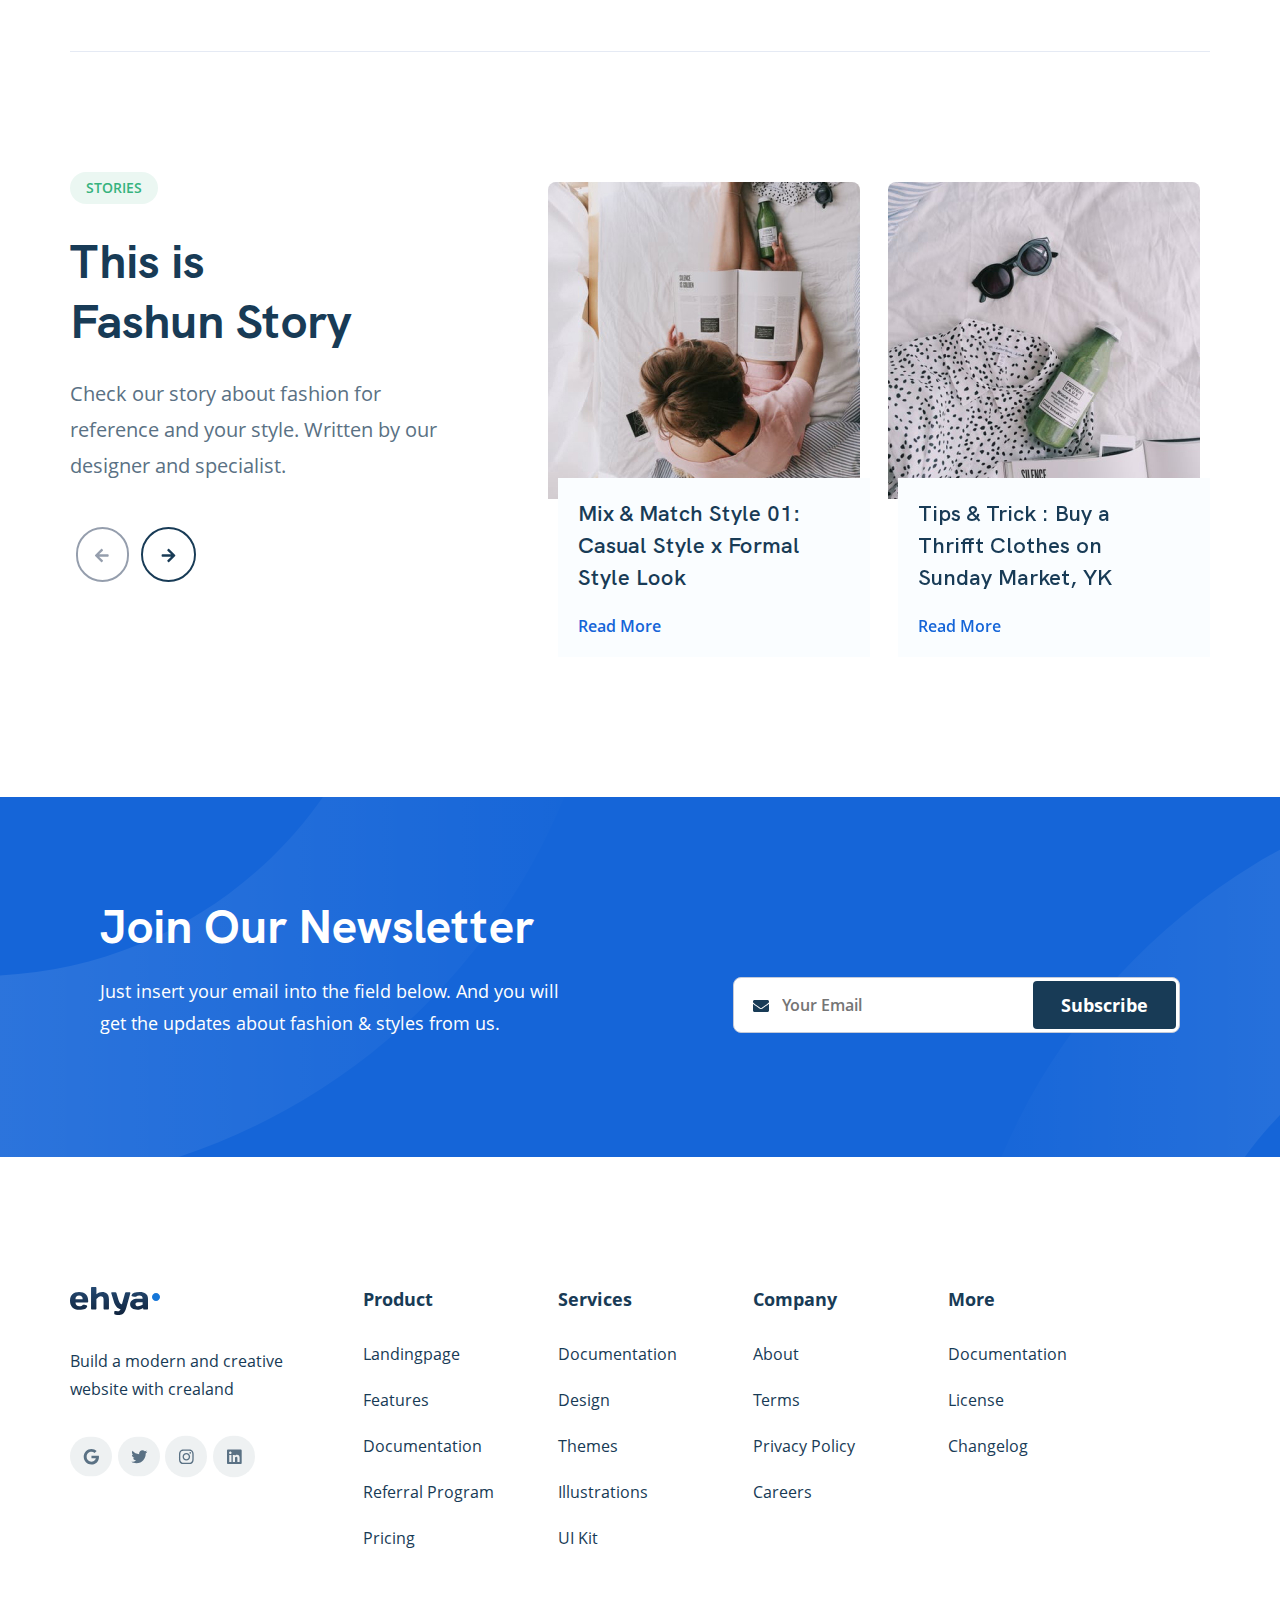
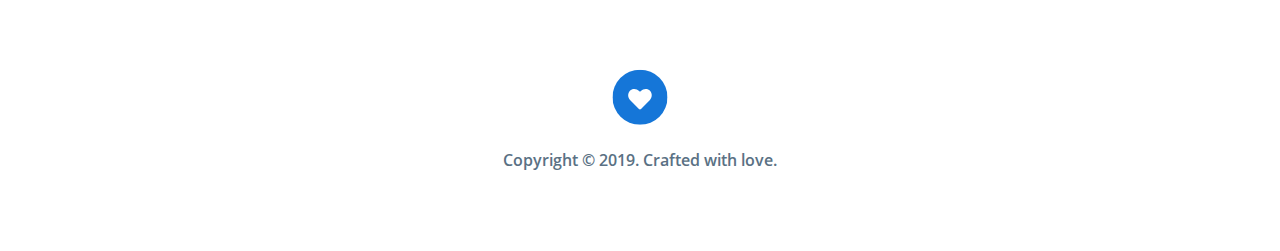
==== commit 689f932a: "create: tabs for trending section & added content for sliders" ====
--- a/index.html
+++ b/index.html
@@ -131,147 +131,427 @@
         <div class="trending-top">
           <h2 class="title trending__title">Trending Items</h2>
           <ul class="tabs">
-            <li class="tabs__item tabs__item--bold">New Arrival</li>
-            <li class="tabs__item">Best Sellers</li>
-            <li class="tabs__item">Upcoming</li>
+            <li data-target="#new" class="tabs__item tabs__item--active">
+              New Arrival
+            </li>
+            <li data-target="#best" class="tabs__item">Best Sellers</li>
+            <li data-target="#upcoming" class="tabs__item">Upcoming</li>
           </ul>
         </div>
         <!-- /.trending-top -->
-        <div class="trending-items">
-          <div class="card">
-            <img
-              src="img/trend-1.jpg"
-              alt="Photo: Minimalist Style"
-              class="photo card__photo"
-            />
-            <h3 class="title card__title">Minimalist Style</h3>
-            <div class="price">
-              <span class="price-tag">$25.7</span>
-              <img
-                class="price-icon"
-                src="img/icon-shopping-cart.svg"
-                alt="Icon: Shopping cart"
-              />
-            </div>
-          </div>
-          <!-- /.card -->
-          <div class="card">
-            <img
-              src="img/trend-2.jpg"
-              alt="Photo: Luxury Gown"
-              class="photo card__photo"
-            />
-            <h3 class="title card__title">Luxury Gown</h3>
-            <div class="price">
-              <span class="price-tag">$30.6</span>
-              <img
-                class="price-icon"
-                src="img/icon-shopping-cart.svg"
-                alt="Icon: Shopping cart"
-              />
-            </div>
-          </div>
-          <!-- /.card -->
-          <div class="card">
-            <img
-              src="img/trend-3.jpg"
-              alt="Photo: Full Coloristy"
-              class="photo card__photo"
-            />
-            <h3 class="title card__title">Full Coloristy</h3>
-            <div class="price">
-              <span class="price-tag">$25.7</span>
-              <img
-                class="price-icon"
-                src="img/icon-shopping-cart.svg"
-                alt="Icon: Shopping cart"
-              />
-            </div>
-          </div>
-          <!-- /.card -->
-          <div class="card">
-            <img
-              src="img/trend-4.jpg"
-              alt="Photo: Pinky Winky"
-              class="photo card__photo"
-            />
-            <h3 class="title card__title">Pinky Winky</h3>
-            <div class="price">
-              <span class="price-tag">$109</span>
-              <img
-                class="price-icon"
-                src="img/icon-shopping-cart.svg"
-                alt="Icon: Shopping cart"
-              />
-            </div>
-          </div>
-          <!-- /.card -->
-          <div class="card">
-            <img
-              src="img/trend-5.jpg"
-              alt="Photo: Holiday Vibes"
-              class="photo card__photo"
-            />
-            <h3 class="title card__title">Holiday Vibes</h3>
-            <div class="price">
-              <span class="price-tag">$51.2</span>
-              <img
-                class="price-icon"
-                src="img/icon-shopping-cart.svg"
-                alt="Icon: Shopping cart"
-              />
-            </div>
-          </div>
-          <!-- /.card -->
-          <div class="card">
-            <img
-              src="img/trend-6.jpg"
-              alt="Photo: Swaggie Shaggy"
-              class="photo card__photo"
-            />
-            <h3 class="title card__title">Swaggie Shaggy</h3>
-            <div class="price">
-              <span class="price-tag">$81.3</span>
-              <img
-                class="price-icon"
-                src="img/icon-shopping-cart.svg"
-                alt="Icon: Shopping cart"
-              />
-            </div>
-          </div>
-          <!-- /.card -->
-          <div class="card">
-            <img
-              src="img/trend-7.jpg"
-              alt="Photo: Red Formal"
-              class="photo card__photo"
-            />
-            <h3 class="title card__title">Red Formal</h3>
-            <div class="price">
-              <span class="price-tag">$66.8</span>
-              <img
-                class="price-icon"
-                src="img/icon-shopping-cart.svg"
-                alt="Icon: Shopping cart"
-              />
-            </div>
-          </div>
-          <!-- /.card -->
-          <div class="card">
-            <div class="card-more">
-              <a href="#" class="card-more__link">
-                <img
-                  src="img/plus.svg"
-                  alt="Icon: Plus"
-                  class="card-more__icon"
-                />
-                <h3 class="title card-more__title">See More Collection</h3>
-              </a>
-            </div>
-          </div>
-          <!-- /.card -->
-        </div>
-        <!-- /.trending-items -->
+        <ul class="trending-content">
+          <li
+            id="new"
+            class="trending-content__item trending-content__item--active"
+          >
+            <div class="card">
+              <img
+                src="img/trend-1.jpg"
+                alt="Photo: Minimalist Style"
+                class="photo card__photo"
+              />
+              <h3 class="title card__title">Minimalist Style</h3>
+              <div class="price">
+                <span class="price-tag">$25.7</span>
+                <img
+                  class="price-icon"
+                  src="img/icon-shopping-cart.svg"
+                  alt="Icon: Shopping cart"
+                />
+              </div>
+            </div>
+            <!-- /.card -->
+            <div class="card">
+              <img
+                src="img/trend-2.jpg"
+                alt="Photo: Luxury Gown"
+                class="photo card__photo"
+              />
+              <h3 class="title card__title">Luxury Gown</h3>
+              <div class="price">
+                <span class="price-tag">$30.6</span>
+                <img
+                  class="price-icon"
+                  src="img/icon-shopping-cart.svg"
+                  alt="Icon: Shopping cart"
+                />
+              </div>
+            </div>
+            <!-- /.card -->
+            <div class="card">
+              <img
+                src="img/trend-3.jpg"
+                alt="Photo: Full Coloristy"
+                class="photo card__photo"
+              />
+              <h3 class="title card__title">Full Coloristy</h3>
+              <div class="price">
+                <span class="price-tag">$25.7</span>
+                <img
+                  class="price-icon"
+                  src="img/icon-shopping-cart.svg"
+                  alt="Icon: Shopping cart"
+                />
+              </div>
+            </div>
+            <!-- /.card -->
+            <div class="card">
+              <img
+                src="img/trend-4.jpg"
+                alt="Photo: Pinky Winky"
+                class="photo card__photo"
+              />
+              <h3 class="title card__title">Pinky Winky</h3>
+              <div class="price">
+                <span class="price-tag">$109</span>
+                <img
+                  class="price-icon"
+                  src="img/icon-shopping-cart.svg"
+                  alt="Icon: Shopping cart"
+                />
+              </div>
+            </div>
+            <!-- /.card -->
+            <div class="card">
+              <img
+                src="img/trend-5.jpg"
+                alt="Photo: Holiday Vibes"
+                class="photo card__photo"
+              />
+              <h3 class="title card__title">Holiday Vibes</h3>
+              <div class="price">
+                <span class="price-tag">$51.2</span>
+                <img
+                  class="price-icon"
+                  src="img/icon-shopping-cart.svg"
+                  alt="Icon: Shopping cart"
+                />
+              </div>
+            </div>
+            <!-- /.card -->
+            <div class="card">
+              <img
+                src="img/trend-6.jpg"
+                alt="Photo: Swaggie Shaggy"
+                class="photo card__photo"
+              />
+              <h3 class="title card__title">Swaggie Shaggy</h3>
+              <div class="price">
+                <span class="price-tag">$81.3</span>
+                <img
+                  class="price-icon"
+                  src="img/icon-shopping-cart.svg"
+                  alt="Icon: Shopping cart"
+                />
+              </div>
+            </div>
+            <!-- /.card -->
+            <div class="card">
+              <img
+                src="img/trend-7.jpg"
+                alt="Photo: Red Formal"
+                class="photo card__photo"
+              />
+              <h3 class="title card__title">Red Formal</h3>
+              <div class="price">
+                <span class="price-tag">$66.8</span>
+                <img
+                  class="price-icon"
+                  src="img/icon-shopping-cart.svg"
+                  alt="Icon: Shopping cart"
+                />
+              </div>
+            </div>
+            <!-- /.card -->
+            <div class="card">
+              <div class="card-more">
+                <a href="#" class="card-more__link">
+                  <img
+                    src="img/plus.svg"
+                    alt="Icon: Plus"
+                    class="card-more__icon"
+                  />
+                  <h3 class="title card-more__title">See More Collection</h3>
+                </a>
+              </div>
+            </div>
+            <!-- /.card -->
+          </li>
+          <!-- /.trending-content__item -->
+
+          <li id="best" class="trending-content__item">
+            <div class="card">
+              <img
+                src="img/trend-8.jpg"
+                alt="Photo: Natural Style"
+                class="photo card__photo"
+              />
+              <h3 class="title card__title">Natural Style</h3>
+              <div class="price">
+                <span class="price-tag">$25.7</span>
+                <img
+                  class="price-icon"
+                  src="img/icon-shopping-cart.svg"
+                  alt="Icon: Shopping cart"
+                />
+              </div>
+            </div>
+            <!-- /.card -->
+            <div class="card">
+              <img
+                src="img/trend-9.jpg"
+                alt="Photo: Comfortable Street"
+                class="photo card__photo"
+              />
+              <h3 class="title card__title">Comfortable Street</h3>
+              <div class="price">
+                <span class="price-tag">$30.6</span>
+                <img
+                  class="price-icon"
+                  src="img/icon-shopping-cart.svg"
+                  alt="Icon: Shopping cart"
+                />
+              </div>
+            </div>
+            <!-- /.card -->
+            <div class="card">
+              <img
+                src="img/trend-10.jpg"
+                alt="Photo: Shopping Style"
+                class="photo card__photo"
+              />
+              <h3 class="title card__title">Shopping Style</h3>
+              <div class="price">
+                <span class="price-tag">$25.7</span>
+                <img
+                  class="price-icon"
+                  src="img/icon-shopping-cart.svg"
+                  alt="Icon: Shopping cart"
+                />
+              </div>
+            </div>
+            <!-- /.card -->
+            <div class="card">
+              <img
+                src="img/trend-11.jpg"
+                alt="Photo: Little Girl"
+                class="photo card__photo"
+              />
+              <h3 class="title card__title">Little Girl</h3>
+              <div class="price">
+                <span class="price-tag">$109</span>
+                <img
+                  class="price-icon"
+                  src="img/icon-shopping-cart.svg"
+                  alt="Icon: Shopping cart"
+                />
+              </div>
+            </div>
+            <!-- /.card -->
+            <div class="card">
+              <img
+                src="img/trend-12.jpg"
+                alt="Photo: Holiday Style"
+                class="photo card__photo"
+              />
+              <h3 class="title card__title">Holiday style</h3>
+              <div class="price">
+                <span class="price-tag">$51.2</span>
+                <img
+                  class="price-icon"
+                  src="img/icon-shopping-cart.svg"
+                  alt="Icon: Shopping cart"
+                />
+              </div>
+            </div>
+            <!-- /.card -->
+            <div class="card">
+              <img
+                src="img/trend-13.jpg"
+                alt="Photo: Casual"
+                class="photo card__photo"
+              />
+              <h3 class="title card__title">Casual</h3>
+              <div class="price">
+                <span class="price-tag">$81.3</span>
+                <img
+                  class="price-icon"
+                  src="img/icon-shopping-cart.svg"
+                  alt="Icon: Shopping cart"
+                />
+              </div>
+            </div>
+            <!-- /.card -->
+            <div class="card">
+              <img
+                src="img/trend-14.jpg"
+                alt="Photo: Sport Live"
+                class="photo card__photo"
+              />
+              <h3 class="title card__title">Sport Live</h3>
+              <div class="price">
+                <span class="price-tag">$66.8</span>
+                <img
+                  class="price-icon"
+                  src="img/icon-shopping-cart.svg"
+                  alt="Icon: Shopping cart"
+                />
+              </div>
+            </div>
+            <!-- /.card -->
+            <div class="card">
+              <div class="card-more">
+                <a href="#" class="card-more__link">
+                  <img
+                    src="img/plus.svg"
+                    alt="Icon: Plus"
+                    class="card-more__icon"
+                  />
+                  <h3 class="title card-more__title">See More Collection</h3>
+                </a>
+              </div>
+            </div>
+            <!-- /.card -->
+          </li>
+          <!-- /.trending-content__item -->
+
+          <li id="upcoming" class="trending-content__item">
+            <div class="card">
+              <img
+                src="img/trend-15.jpg"
+                alt="Photo: Summers"
+                class="photo card__photo"
+              />
+              <h3 class="title card__title">Summers</h3>
+              <div class="price">
+                <span class="price-tag">$25.7</span>
+                <img
+                  class="price-icon"
+                  src="img/icon-shopping-cart.svg"
+                  alt="Icon: Shopping cart"
+                />
+              </div>
+            </div>
+            <!-- /.card -->
+            <div class="card">
+              <img
+                src="img/trend-16.jpg"
+                alt="Photo: Doll Style"
+                class="photo card__photo"
+              />
+              <h3 class="title card__title">Doll Style</h3>
+              <div class="price">
+                <span class="price-tag">$30.6</span>
+                <img
+                  class="price-icon"
+                  src="img/icon-shopping-cart.svg"
+                  alt="Icon: Shopping cart"
+                />
+              </div>
+            </div>
+            <!-- /.card -->
+            <div class="card">
+              <img
+                src="img/trend-17.jpg"
+                alt="Photo: Barbie Girl"
+                class="photo card__photo"
+              />
+              <h3 class="title card__title">Barbie Girl</h3>
+              <div class="price">
+                <span class="price-tag">$25.7</span>
+                <img
+                  class="price-icon"
+                  src="img/icon-shopping-cart.svg"
+                  alt="Icon: Shopping cart"
+                />
+              </div>
+            </div>
+            <!-- /.card -->
+            <div class="card">
+              <img
+                src="img/trend-18.jpg"
+                alt="Photo: Natural Free"
+                class="photo card__photo"
+              />
+              <h3 class="title card__title">Natural Free</h3>
+              <div class="price">
+                <span class="price-tag">$109</span>
+                <img
+                  class="price-icon"
+                  src="img/icon-shopping-cart.svg"
+                  alt="Icon: Shopping cart"
+                />
+              </div>
+            </div>
+            <!-- /.card -->
+            <div class="card">
+              <img
+                src="img/trend-19.jpg"
+                alt="Photo: Mysterious"
+                class="photo card__photo"
+              />
+              <h3 class="title card__title">Mysterious</h3>
+              <div class="price">
+                <span class="price-tag">$51.2</span>
+                <img
+                  class="price-icon"
+                  src="img/icon-shopping-cart.svg"
+                  alt="Icon: Shopping cart"
+                />
+              </div>
+            </div>
+            <!-- /.card -->
+            <div class="card">
+              <img
+                src="img/trend-20.jpg"
+                alt="Photo: Travel Free"
+                class="photo card__photo"
+              />
+              <h3 class="title card__title">Travel Free</h3>
+              <div class="price">
+                <span class="price-tag">$81.3</span>
+                <img
+                  class="price-icon"
+                  src="img/icon-shopping-cart.svg"
+                  alt="Icon: Shopping cart"
+                />
+              </div>
+            </div>
+            <!-- /.card -->
+            <div class="card">
+              <img
+                src="img/trend-21.jpg"
+                alt="Photo: Neformal"
+                class="photo card__photo"
+              />
+              <h3 class="title card__title">Neformal</h3>
+              <div class="price">
+                <span class="price-tag">$66.8</span>
+                <img
+                  class="price-icon"
+                  src="img/icon-shopping-cart.svg"
+                  alt="Icon: Shopping cart"
+                />
+              </div>
+            </div>
+            <!-- /.card -->
+            <div class="card">
+              <div class="card-more">
+                <a href="#" class="card-more__link">
+                  <img
+                    src="img/plus.svg"
+                    alt="Icon: Plus"
+                    class="card-more__icon"
+                  />
+                  <h3 class="title card-more__title">See More Collection</h3>
+                </a>
+              </div>
+            </div>
+            <!-- /.card -->
+          </li>
+          <!-- /.trending-content__item -->
+        </ul>
+        <!-- /.trending-content -->
       </div>
     </section>
     <!-- /.trending -->
@@ -312,6 +592,23 @@
                 </p>
                 <h3 class="title testimonial-slider__name">
                   Julia Robert - Designer
+                </h3>
+              </div>
+            </div>
+            <!-- /.swiper-slide -->
+
+            <div class="swiper-slide">
+              <div class="testimonial-slider__item">
+                <p class="testimonial-slider__text">
+                  "Lorem ipsum dolor sit amet, consectetur adipisicing elit.
+                  Quod adipisci animi in molestias magnam earum tempora
+                  quibusdam reiciendis nisi eveniet minima quasi sed aliquam
+                  consequatur accusantium molestiae voluptatum repellendus nam
+                  consequuntur numquam odio eius voluptatibus, autem error!
+                  Voluptatum, alias."
+                </p>
+                <h3 class="title testimonial-slider__name">
+                  Sam Dagner - Fashion Model
                 </h3>
               </div>
             </div>
@@ -382,6 +679,74 @@
               </div>
             </div>
             <!-- /.swiper-slide -->
+
+            <div class="swiper-slide">
+              <div class="stories-slider__item">
+                <div class="stories-card">
+                  <img
+                    src="img/stories-3.jpg"
+                    alt="Photo: Oh My Gosh"
+                    class="photo stories-card__photo"
+                  />
+                  <div class="stories-card__info">
+                    <h3 class="stories-card__title">
+                      Oh My Gosh! I have a dear friend-Nalini.
+                    </h3>
+                    <a href="#" class="stories-card__link">Read More</a>
+                  </div>
+                </div>
+                <!-- /.stories-card -->
+                <div class="stories-card">
+                  <img
+                    src="img/stories-4.jpg"
+                    alt="Photo: Fashion Queen"
+                    class="photo stories-card__photo"
+                  />
+                  <div class="stories-card__info">
+                    <h3 class="stories-card__title">
+                      Fashion Queen: How we get attracted to stranggers.
+                    </h3>
+                    <a href="#" class="stories-card__link">Read More</a>
+                  </div>
+                </div>
+                <!-- /.stories-card -->
+              </div>
+            </div>
+            <!-- /.swiper-slide -->
+
+            <div class="swiper-slide">
+              <div class="stories-slider__item">
+                <div class="stories-card">
+                  <img
+                    src="img/stories-5.jpg"
+                    alt="Photo: The Trendsetter"
+                    class="photo stories-card__photo"
+                  />
+                  <div class="stories-card__info">
+                    <h3 class="stories-card__title">
+                      The Trendsetter: She differed, here come had coin.
+                    </h3>
+                    <a href="#" class="stories-card__link">Read More</a>
+                  </div>
+                </div>
+                <!-- /.stories-card -->
+                <div class="stories-card">
+                  <img
+                    src="img/stories-6.jpg"
+                    alt="Photo: Guide To Celebrit"
+                    class="photo stories-card__photo"
+                  />
+                  <div class="stories-card__info">
+                    <h3 class="stories-card__title">
+                      Guide To Celebrit. You could flip any shampoo.
+                    </h3>
+                    <a href="#" class="stories-card__link">Read More</a>
+                  </div>
+                </div>
+                <!-- /.stories-card -->
+              </div>
+            </div>
+            <!-- /.swiper-slide -->
           </div>
           <!-- /.swiper-wrapper -->
         </div>
--- a/css/style.css
+++ b/css/style.css
@@ -1,2 +1,2 @@
-@font-face{font-family:"Open Sans";src:url("../fonts/OpenSans-Bold.woff") format("woff"),url("../fonts/OpenSans-Bold.woff2") format("woff2");font-weight:bold;font-style:normal;font-display:swap}@font-face{font-family:"Open Sans";src:url("../fonts/OpenSans-Regular.woff") format("woff"),url("../fonts/OpenSans-Regular.woff2") format("woff2");font-weight:normal;font-style:normal;font-display:swap}@font-face{font-family:"Open Sans";src:url("../fonts/OpenSans-SemiBold.woff") format("woff"),url("../fonts/OpenSans-SemiBold.woff2") format("woff2");font-weight:600;font-style:normal;font-display:swap}@font-face{font-family:'HK Grotesk';src:url("../fonts/HKGrotesk-Bold.woff") format("woff"),url("../fonts/HKGrotesk-Bold.woff2") format("woff2");font-weight:bold;font-style:normal;font-display:swap}@font-face{font-family:'HK Grotesk';src:url("../fonts/HKGrotesk-SemiBold.woff") format("woff"),url("../fonts/HKGrotesk-SemiBold.woff2") format("woff2");font-weight:600;font-style:normal;font-display:swap}@font-face{font-family:'HK Grotesk';src:url("../fonts/HKGrotesk-Regular.woff") format("woff"),url("../fonts/HKGrotesk-Regular.woff2") format("woff2");font-weight:normal;font-style:normal;font-display:swap}*{box-sizing:border-box}body{background-color:#ffffff;font-family:'Open Sans', sans-serif;color:#183B56}input,button{outline:none}.container{max-width:1140px;margin:auto}img{max-width:100%}.label{padding:6px 16px;text-transform:uppercase;font-style:normal;font-weight:600;font-size:14px;line-height:20px;color:#36B37E;background-color:rgba(54,179,126,0.1);border-radius:2000px}.title{font-family:'HK Grotesk', sans-serif;font-style:normal;font-weight:bold;font-size:48px;line-height:60px;margin:0}.description{margin:0;color:#5A7184;font-style:normal;font-weight:normal;font-size:20px;line-height:36px}.button{font-style:normal;font-weight:bold;font-size:18px;line-height:25px;background-color:#183B56;color:#fff;border-radius:8px;border:none;cursor:pointer}.photo{border-radius:8px;object-fit:cover}.logo{width:90px}label.invalid{color:#fff;border-bottom:1px solid #fff;font-size:16px;position:absolute;top:57px}/*! normalize.css v8.0.1 | MIT License | github.com/necolas/normalize.css */html{line-height:1.15;-webkit-text-size-adjust:100%}body{margin:0}main{display:block}h1{font-size:2em;margin:0.67em 0}hr{box-sizing:content-box;height:0;overflow:visible}pre{font-family:monospace, monospace;font-size:1em}a{background-color:transparent}abbr[title]{border-bottom:none;text-decoration:underline;text-decoration:underline dotted}b,strong{font-weight:bolder}code,kbd,samp{font-family:monospace, monospace;font-size:1em}small{font-size:80%}sub,sup{font-size:75%;line-height:0;position:relative;vertical-align:baseline}sub{bottom:-0.25em}sup{top:-0.5em}img{border-style:none}button,input,optgroup,select,textarea{font-family:inherit;font-size:100%;line-height:1.15;margin:0}button,input{overflow:visible}button,select{text-transform:none}button,[type="button"],[type="reset"],[type="submit"]{-webkit-appearance:button}button::-moz-focus-inner,[type="button"]::-moz-focus-inner,[type="reset"]::-moz-focus-inner,[type="submit"]::-moz-focus-inner{border-style:none;padding:0}button:-moz-focusring,[type="button"]:-moz-focusring,[type="reset"]:-moz-focusring,[type="submit"]:-moz-focusring{outline:1px dotted ButtonText}fieldset{padding:0.35em 0.75em 0.625em}legend{box-sizing:border-box;color:inherit;display:table;max-width:100%;padding:0;white-space:normal}progress{vertical-align:baseline}textarea{overflow:auto}[type="checkbox"],[type="radio"]{box-sizing:border-box;padding:0}[type="number"]::-webkit-inner-spin-button,[type="number"]::-webkit-outer-spin-button{height:auto}[type="search"]{-webkit-appearance:textfield;outline-offset:-2px}[type="search"]::-webkit-search-decoration{-webkit-appearance:none}::-webkit-file-upload-button{-webkit-appearance:button;font:inherit}details{display:block}summary{display:list-item}template{display:none}[hidden]{display:none}.header{background-color:inherit;padding:26px 0}.header__container{display:flex;align-items:center;justify-content:space-between}.navbar-menu{margin:0;display:flex;align-items:center;justify-content:space-between}.navbar-menu__link{color:#183B56;text-decoration:none;font-style:normal;font-weight:600;font-size:16px;line-height:22px;margin-right:40px}.navbar-menu__button{min-width:130px;min-height:48px;padding:13px 24px;font-size:16px;line-height:22px;background-color:inherit;color:#1565D8;border:2px solid #1565D8}.navbar-menu__close{display:none}.menu-button{display:none}.hero{padding-top:36px}.hero-container{max-width:1280px;min-height:700px;padding:62px 107px 46px;padding-top:62px;padding-bottom:46px;padding-left:107px;margin:auto;background-position:67% 25%;background-image:url(../img/header-image.jpg);background-color:#E8EAE9;background-repeat:no-repeat;border-radius:8px;overflow:hidden}.hero__title{margin-top:28px;font-size:56px;line-height:68px;max-width:474px}.hero__description{margin-top:28px;max-width:590px}.hero__button{margin-top:52px;margin-bottom:48px;padding:16px 24px;min-width:233px;min-height:56px}.advantages{display:flex;align-items:center;justify-content:space-between;list-style-type:none;margin:0;padding:0;max-width:427px}.advantages__item{display:flex;align-items:center}.advantages__text{font-family:'HK Grotesk', sans-serif;font-style:normal;font-weight:600;font-size:16px;line-height:20px;color:#183B56}.advantages__icon{margin-right:7px;min-width:36px;min-height:36px;padding:7px;border:0.75px solid rgba(21,101,216,0.2);border-radius:12px}.collection{padding-top:120px}.collection-container{display:flex;align-items:flex-start;justify-content:flex-start;height:490px}.collection__main-photo{width:320px;height:100%;margin-right:30px}.collection__photos{display:flex;flex-direction:column;justify-content:space-between;height:100%;margin-right:58px}.collection__photo{width:320px;height:230px}.collection__info{display:flex;flex-direction:column;justify-content:flex-start;max-width:392px;padding-top:10px}.collection__description{margin-top:24px}.collection__link{display:flex;align-items:center;justify-content:space-between;max-width:231px;margin-top:40px;text-decoration:none;color:#1565D8;font-style:normal;font-weight:bold;font-size:18px;line-height:25px}.trending{padding-top:145px}.trending-top{display:flex;align-items:center;justify-content:space-between;padding-bottom:48px}.trending-items{display:flex;align-items:flex-start;justify-content:space-between;flex-wrap:wrap;padding-left:5px}.tabs{display:flex;align-items:center;justify-content:space-between;min-width:366px;list-style-type:none;margin:0;padding:0;font-style:normal;font-weight:normal;font-size:18px;line-height:25px}.tabs__item--bold{font-weight:bold}.card{width:260px;display:flex;flex-direction:column;align-items:flex-start;padding-bottom:50px}.card__photo{width:100%;height:350px;margin-bottom:20px}.card__title{font-size:24px;line-height:32px;margin-left:10px;margin-bottom:3px}.card-more{background-color:#1565D8;width:100%;height:350px;border-radius:8px;display:flex;align-items:center;justify-content:center}.card-more__link{text-decoration:none;max-width:112px;display:flex;flex-direction:column;align-items:center}.card-more__icon{width:28px;height:28px;margin-bottom:29px}.card-more__title{font-size:24px;line-height:32px;color:#fff;text-align:center}.price{display:flex;align-items:center;justify-content:space-between;width:100%;padding:0 10px}.price-tag{font-style:normal;font-weight:normal;font-size:20px;line-height:36px;color:#5A7184}.price-icon{width:23px}.testimonial{padding:95px 0 80px 0}.testimonial-container{display:flex;flex-direction:column;align-items:center;margin:auto}.testimonial__icon{width:80px;height:70px;margin-bottom:35px}.testimonial-slider{max-width:800px;margin:0;overflow:hidden}.testimonial-slider__item{display:flex;flex-direction:column;align-items:center;justify-content:space-between;width:100%;min-height:220px;margin-bottom:48px}.testimonial-slider__text{margin:0;font-family:'HK Grotesk', sans-serif;font-style:normal;font-weight:normal;font-size:20px;line-height:42px;color:#183B56;text-align:center}.testimonial-slider__name{font-size:20px;line-height:24px}.swiper-pagination{position:unset}.swiper-pagination-bullet{width:5px;height:5px;background:#183B56}.swiper-pagination-bullet-active{background:#183B56}.stories-container{padding-top:120px;padding-bottom:140px;border-top:1px solid #E5EAF4;display:flex;align-items:flex-start;justify-content:space-between;flex-wrap:wrap}.stories__left{display:flex;align-items:flex-start;flex-direction:column;max-width:392px}.stories__label{margin-bottom:28px}.stories__title{max-width:286px;margin-bottom:24px}.stories__description{margin-bottom:42px}.stories-buttons{display:flex;align-items:center;justify-content:space-between;width:132px}.stories__button{background-color:transparent;border:none;cursor:pointer}.stories-slider{width:662px;height:485px;margin:0;overflow:hidden}.stories-slider__item{height:100%;padding-top:10px;display:flex;justify-content:space-between}.stories-card{position:relative;height:100%;width:322px}.stories-card__photo{width:312px;height:317px;border-radius:8px 8px 0 0}.stories-card__info{padding:20px;position:absolute;z-index:99;right:0;bottom:0;display:flex;flex-direction:column;align-items:flex-start;justify-content:space-between;background-color:#FAFDFF;width:312px;height:179px}.stories-card__title{font-family:'HK Grotesk', sans-serif;font-style:normal;font-weight:600;font-size:22px;line-height:32px;max-width:260px;margin:0}.stories-card__link{text-decoration:none;color:#1565D8;font-style:normal;font-weight:600;font-size:16px;line-height:22px}.newsletter{position:relative;padding:100px 0;background-color:#1565D8}.newsletter:before{content:'';position:absolute;top:0;left:0;right:0;bottom:0;width:100%;height:100%;background-size:cover;background-image:url(../img/newsletter-ovals.svg);background-repeat:no-repeat}.newsletter-wrapper{display:flex;align-items:center;justify-content:space-between;max-width:1080px;margin:auto}.newsletter__title{color:#fff}.newsletter__description{font-style:normal;font-weight:normal;font-size:18px;line-height:32px;max-width:486px;color:#fff}.subscribe{position:relative;width:447px}.subscribe:after{content:'';position:absolute;width:16px;height:12px;top:23px;left:20px;background-image:url(../img/icon-email.svg);background-repeat:no-repeat}.subscribe__input{position:absolute;width:100%;height:56px;padding-left:48px;padding-right:155px;font-style:normal;font-weight:600;font-size:16px;line-height:22px;color:#959EAD;background-color:#FFFFFF;border:1px solid #C3CAD9;border-radius:8px;overflow:hidden}.subscribe__button{position:absolute;min-width:143px;height:48px;top:4px;right:4px;border-radius:4px}.footer{padding-top:130px;padding-bottom:80px}.footer-top{display:flex;align-items:flex-start;justify-content:flex-start;padding-bottom:96px}.footer__main{width:263px;margin-right:30px}.footer__text{margin-top:28px;margin-bottom:32px;font-style:normal;font-weight:normal;font-size:16px;line-height:28px}.footer__social-links{display:flex;align-items:center;justify-content:space-between;width:185px}.footer__icon{width:42px}.footer__list{width:165px;margin-right:30px;font-style:normal;color:#183B56}.footer__ul{padding:0;margin:0;list-style:none}.footer__title{font-weight:bold;font-size:18px;line-height:25px;margin:0 0 31px 0}.footer__item{margin-bottom:24px}.footer__link{text-decoration:none;color:inherit;font-style:normal;font-weight:normal;font-size:16px;line-height:22px}.footer-bottom{display:flex;flex-direction:column;align-items:center}.footer-bottom__icon{width:56px;height:56px;margin-bottom:24px}.footer-bottom__text{color:#5A7184;font-style:normal;font-weight:600;font-size:16px;line-height:22px}@media (max-width: 1200px){.container{max-width:960px}}@media (max-width: 992px){.container{max-width:700px}.navbar-menu__item{margin-right:25px}.navbar-menu__button{max-height:40px;padding:9px 24px}.hero-container{max-width:728px}}@media (max-width: 767px){body{padding-top:78px}.container{max-width:650px;width:85%}.header{position:fixed;left:0;top:0;right:0;z-index:99}.navbar-menu{position:absolute;top:10px;right:8px;padding:36px 24px;min-width:304px;background-color:#fff;flex-direction:column;align-items:flex-start;display:none}.navbar-menu__link{margin-bottom:20px}.navbar-menu__button{min-width:130px;width:100%}.navbar-menu__close{position:absolute;top:16px;right:20px;width:16px;height:16px;display:block}.navbar-menu--visible{display:flex}.menu-button{display:flex;width:22px;height:18px;padding:0;align-items:center;justify-content:space-between;flex-direction:column;border:none;background-color:inherit;cursor:pointer}.menu-button__line{width:22px;height:2px;background-color:#3A4C66}.hero{padding-top:30px}.hero-container{padding:36px 28px;max-width:728px;max-height:624px;width:95%}.hero__title{max-width:407px;font-size:48px;line-height:60px}.hero__description{max-width:400px;font-size:18px;line-height:32px}}
+@font-face{font-family:"Open Sans";src:url("../fonts/OpenSans-Bold.woff") format("woff"),url("../fonts/OpenSans-Bold.woff2") format("woff2");font-weight:bold;font-style:normal;font-display:swap}@font-face{font-family:"Open Sans";src:url("../fonts/OpenSans-Regular.woff") format("woff"),url("../fonts/OpenSans-Regular.woff2") format("woff2");font-weight:normal;font-style:normal;font-display:swap}@font-face{font-family:"Open Sans";src:url("../fonts/OpenSans-SemiBold.woff") format("woff"),url("../fonts/OpenSans-SemiBold.woff2") format("woff2");font-weight:600;font-style:normal;font-display:swap}@font-face{font-family:'HK Grotesk';src:url("../fonts/HKGrotesk-Bold.woff") format("woff"),url("../fonts/HKGrotesk-Bold.woff2") format("woff2");font-weight:bold;font-style:normal;font-display:swap}@font-face{font-family:'HK Grotesk';src:url("../fonts/HKGrotesk-SemiBold.woff") format("woff"),url("../fonts/HKGrotesk-SemiBold.woff2") format("woff2");font-weight:600;font-style:normal;font-display:swap}@font-face{font-family:'HK Grotesk';src:url("../fonts/HKGrotesk-Regular.woff") format("woff"),url("../fonts/HKGrotesk-Regular.woff2") format("woff2");font-weight:normal;font-style:normal;font-display:swap}*{box-sizing:border-box}body{background-color:#ffffff;font-family:'Open Sans', sans-serif;color:#183B56}input,button{outline:none}.container{max-width:1140px;margin:auto}img{max-width:100%}.label{padding:6px 16px;text-transform:uppercase;font-style:normal;font-weight:600;font-size:14px;line-height:20px;color:#36B37E;background-color:rgba(54,179,126,0.1);border-radius:2000px}.title{font-family:'HK Grotesk', sans-serif;font-style:normal;font-weight:bold;font-size:48px;line-height:60px;margin:0}.description{margin:0;color:#5A7184;font-style:normal;font-weight:normal;font-size:20px;line-height:36px}.button{font-style:normal;font-weight:bold;font-size:18px;line-height:25px;background-color:#183B56;color:#fff;border-radius:8px;border:none;cursor:pointer}.photo{border-radius:8px;object-fit:cover}.logo{width:90px}label.invalid{color:#fff;border-bottom:1px solid #fff;font-size:16px;position:absolute;top:57px}/*! normalize.css v8.0.1 | MIT License | github.com/necolas/normalize.css */html{line-height:1.15;-webkit-text-size-adjust:100%}body{margin:0}main{display:block}h1{font-size:2em;margin:0.67em 0}hr{box-sizing:content-box;height:0;overflow:visible}pre{font-family:monospace, monospace;font-size:1em}a{background-color:transparent}abbr[title]{border-bottom:none;text-decoration:underline;text-decoration:underline dotted}b,strong{font-weight:bolder}code,kbd,samp{font-family:monospace, monospace;font-size:1em}small{font-size:80%}sub,sup{font-size:75%;line-height:0;position:relative;vertical-align:baseline}sub{bottom:-0.25em}sup{top:-0.5em}img{border-style:none}button,input,optgroup,select,textarea{font-family:inherit;font-size:100%;line-height:1.15;margin:0}button,input{overflow:visible}button,select{text-transform:none}button,[type="button"],[type="reset"],[type="submit"]{-webkit-appearance:button}button::-moz-focus-inner,[type="button"]::-moz-focus-inner,[type="reset"]::-moz-focus-inner,[type="submit"]::-moz-focus-inner{border-style:none;padding:0}button:-moz-focusring,[type="button"]:-moz-focusring,[type="reset"]:-moz-focusring,[type="submit"]:-moz-focusring{outline:1px dotted ButtonText}fieldset{padding:0.35em 0.75em 0.625em}legend{box-sizing:border-box;color:inherit;display:table;max-width:100%;padding:0;white-space:normal}progress{vertical-align:baseline}textarea{overflow:auto}[type="checkbox"],[type="radio"]{box-sizing:border-box;padding:0}[type="number"]::-webkit-inner-spin-button,[type="number"]::-webkit-outer-spin-button{height:auto}[type="search"]{-webkit-appearance:textfield;outline-offset:-2px}[type="search"]::-webkit-search-decoration{-webkit-appearance:none}::-webkit-file-upload-button{-webkit-appearance:button;font:inherit}details{display:block}summary{display:list-item}template{display:none}[hidden]{display:none}.header{background-color:inherit;padding:26px 0}.header__container{display:flex;align-items:center;justify-content:space-between}.navbar-menu{margin:0;display:flex;align-items:center;justify-content:space-between}.navbar-menu__link{color:#183B56;text-decoration:none;font-style:normal;font-weight:600;font-size:16px;line-height:22px;margin-right:40px}.navbar-menu__button{min-width:130px;min-height:48px;padding:13px 24px;font-size:16px;line-height:22px;background-color:inherit;color:#1565D8;border:2px solid #1565D8}.navbar-menu__close{display:none}.menu-button{display:none}.hero{padding-top:36px}.hero-container{max-width:1280px;min-height:700px;padding:62px 107px 46px;padding-top:62px;padding-bottom:46px;padding-left:107px;margin:auto;background-position:67% 25%;background-image:url(../img/header-image.jpg);background-color:#E8EAE9;background-repeat:no-repeat;border-radius:8px;overflow:hidden}.hero__title{margin-top:28px;font-size:56px;line-height:68px;max-width:474px}.hero__description{margin-top:28px;max-width:590px}.hero__button{margin-top:52px;margin-bottom:48px;padding:16px 24px;min-width:233px;min-height:56px}.advantages{display:flex;align-items:center;justify-content:space-between;list-style-type:none;margin:0;padding:0;max-width:427px}.advantages__item{display:flex;align-items:center}.advantages__text{font-family:'HK Grotesk', sans-serif;font-style:normal;font-weight:600;font-size:16px;line-height:20px;color:#183B56}.advantages__icon{margin-right:7px;min-width:36px;min-height:36px;padding:7px;border:0.75px solid rgba(21,101,216,0.2);border-radius:12px}.collection{padding-top:120px}.collection-container{display:flex;align-items:flex-start;justify-content:flex-start;height:490px}.collection__main-photo{width:320px;height:100%;margin-right:30px}.collection__photos{display:flex;flex-direction:column;justify-content:space-between;height:100%;margin-right:58px}.collection__photo{width:320px;height:230px}.collection__info{display:flex;flex-direction:column;justify-content:flex-start;max-width:392px;padding-top:10px}.collection__description{margin-top:24px}.collection__link{display:flex;align-items:center;justify-content:space-between;max-width:231px;margin-top:40px;text-decoration:none;color:#1565D8;font-style:normal;font-weight:bold;font-size:18px;line-height:25px}.trending{padding-top:145px}.trending-top{display:flex;align-items:center;justify-content:space-between;padding-bottom:48px}.trending-content{list-style-type:none;margin:0;padding:0}.trending-content__item{display:none}.trending-content__item--active{display:flex;align-items:flex-start;justify-content:space-between;flex-wrap:wrap;padding-left:5px}.tabs{display:flex;align-items:center;justify-content:space-between;min-width:366px;list-style-type:none;margin:0;padding:0;font-style:normal;font-weight:normal;font-size:18px;line-height:25px}.tabs__item--active{font-weight:bold}.card{width:260px;display:flex;flex-direction:column;align-items:flex-start;padding-bottom:50px}.card__photo{width:100%;height:350px;margin-bottom:20px;object-position:top}.card__title{font-size:24px;line-height:32px;margin-left:10px;margin-bottom:3px}.card-more{background-color:#1565D8;width:100%;height:350px;border-radius:8px;display:flex;align-items:center;justify-content:center}.card-more__link{text-decoration:none;max-width:112px;display:flex;flex-direction:column;align-items:center}.card-more__icon{width:28px;height:28px;margin-bottom:29px}.card-more__title{font-size:24px;line-height:32px;color:#fff;text-align:center}.price{display:flex;align-items:center;justify-content:space-between;width:100%;padding:0 10px}.price-tag{font-style:normal;font-weight:normal;font-size:20px;line-height:36px;color:#5A7184}.price-icon{width:23px}.testimonial{padding:95px 0 80px 0}.testimonial-container{display:flex;flex-direction:column;align-items:center;margin:auto}.testimonial__icon{width:80px;height:70px;margin-bottom:35px}.testimonial-slider{max-width:800px;margin:0;overflow:hidden}.testimonial-slider__item{display:flex;flex-direction:column;align-items:center;justify-content:space-between;width:100%;min-height:220px;margin-bottom:48px}.testimonial-slider__text{margin:0;font-family:'HK Grotesk', sans-serif;font-style:normal;font-weight:normal;font-size:20px;line-height:42px;color:#183B56;text-align:center}.testimonial-slider__name{font-size:20px;line-height:24px}.swiper-pagination{position:unset}.swiper-pagination-bullet{width:5px;height:5px;background:#183B56}.swiper-pagination-bullet-active{background:#183B56}.stories-container{padding-top:120px;padding-bottom:140px;border-top:1px solid #E5EAF4;display:flex;align-items:flex-start;justify-content:space-between;flex-wrap:wrap}.stories__left{display:flex;align-items:flex-start;flex-direction:column;max-width:392px}.stories__label{margin-bottom:28px}.stories__title{max-width:286px;margin-bottom:24px}.stories__description{margin-bottom:42px}.stories-buttons{display:flex;align-items:center;justify-content:space-between;width:132px}.stories__button{background-color:transparent;border:none;cursor:pointer}.stories-slider{width:662px;height:485px;margin:0;overflow:hidden}.stories-slider__item{height:100%;padding-top:10px;display:flex;justify-content:space-between}.stories-card{position:relative;height:100%;width:322px}.stories-card__photo{width:312px;height:317px;border-radius:8px 8px 0 0}.stories-card__info{padding:20px;position:absolute;z-index:99;right:0;bottom:0;display:flex;flex-direction:column;align-items:flex-start;justify-content:space-between;background-color:#FAFDFF;width:312px;height:179px}.stories-card__title{font-family:'HK Grotesk', sans-serif;font-style:normal;font-weight:600;font-size:22px;line-height:32px;max-width:260px;margin:0}.stories-card__link{text-decoration:none;color:#1565D8;font-style:normal;font-weight:600;font-size:16px;line-height:22px}.newsletter{position:relative;padding:100px 0;background-color:#1565D8}.newsletter:before{content:'';position:absolute;top:0;left:0;right:0;bottom:0;width:100%;height:100%;background-size:cover;background-image:url(../img/newsletter-ovals.svg);background-repeat:no-repeat}.newsletter-wrapper{display:flex;align-items:center;justify-content:space-between;max-width:1080px;margin:auto}.newsletter__title{color:#fff}.newsletter__description{font-style:normal;font-weight:normal;font-size:18px;line-height:32px;max-width:486px;color:#fff}.subscribe{position:relative;width:447px}.subscribe:after{content:'';position:absolute;width:16px;height:12px;top:23px;left:20px;background-image:url(../img/icon-email.svg);background-repeat:no-repeat}.subscribe__input{position:absolute;width:100%;height:56px;padding-left:48px;padding-right:155px;font-style:normal;font-weight:600;font-size:16px;line-height:22px;color:#959EAD;background-color:#FFFFFF;border:1px solid #C3CAD9;border-radius:8px;overflow:hidden}.subscribe__button{position:absolute;min-width:143px;height:48px;top:4px;right:4px;border-radius:4px}.footer{padding-top:130px;padding-bottom:80px}.footer-top{display:flex;align-items:flex-start;justify-content:flex-start;padding-bottom:96px}.footer__main{width:263px;margin-right:30px}.footer__text{margin-top:28px;margin-bottom:32px;font-style:normal;font-weight:normal;font-size:16px;line-height:28px}.footer__social-links{display:flex;align-items:center;justify-content:space-between;width:185px}.footer__icon{width:42px}.footer__list{width:165px;margin-right:30px;font-style:normal;color:#183B56}.footer__ul{padding:0;margin:0;list-style:none}.footer__title{font-weight:bold;font-size:18px;line-height:25px;margin:0 0 31px 0}.footer__item{margin-bottom:24px}.footer__link{text-decoration:none;color:inherit;font-style:normal;font-weight:normal;font-size:16px;line-height:22px}.footer-bottom{display:flex;flex-direction:column;align-items:center}.footer-bottom__icon{width:56px;height:56px;margin-bottom:24px}.footer-bottom__text{color:#5A7184;font-style:normal;font-weight:600;font-size:16px;line-height:22px}@media (max-width: 1200px){.container{max-width:960px}}@media (max-width: 992px){.container{max-width:700px}.navbar-menu__item{margin-right:25px}.navbar-menu__button{max-height:40px;padding:9px 24px}.hero-container{max-width:728px}}@media (max-width: 767px){body{padding-top:78px}.container{max-width:650px;width:85%}.header{position:fixed;left:0;top:0;right:0;z-index:99}.navbar-menu{position:absolute;top:10px;right:8px;padding:36px 24px;min-width:304px;background-color:#fff;flex-direction:column;align-items:flex-start;display:none}.navbar-menu__link{margin-bottom:20px}.navbar-menu__button{min-width:130px;width:100%}.navbar-menu__close{position:absolute;top:16px;right:20px;width:16px;height:16px;display:block}.navbar-menu--visible{display:flex}.menu-button{display:flex;width:22px;height:18px;padding:0;align-items:center;justify-content:space-between;flex-direction:column;border:none;background-color:inherit;cursor:pointer}.menu-button__line{width:22px;height:2px;background-color:#3A4C66}.hero{padding-top:30px}.hero-container{padding:36px 28px;max-width:728px;max-height:624px;width:95%}.hero__title{max-width:407px;font-size:48px;line-height:60px}.hero__description{max-width:400px;font-size:18px;line-height:32px}}
 /*# sourceMappingURL=style.css.map */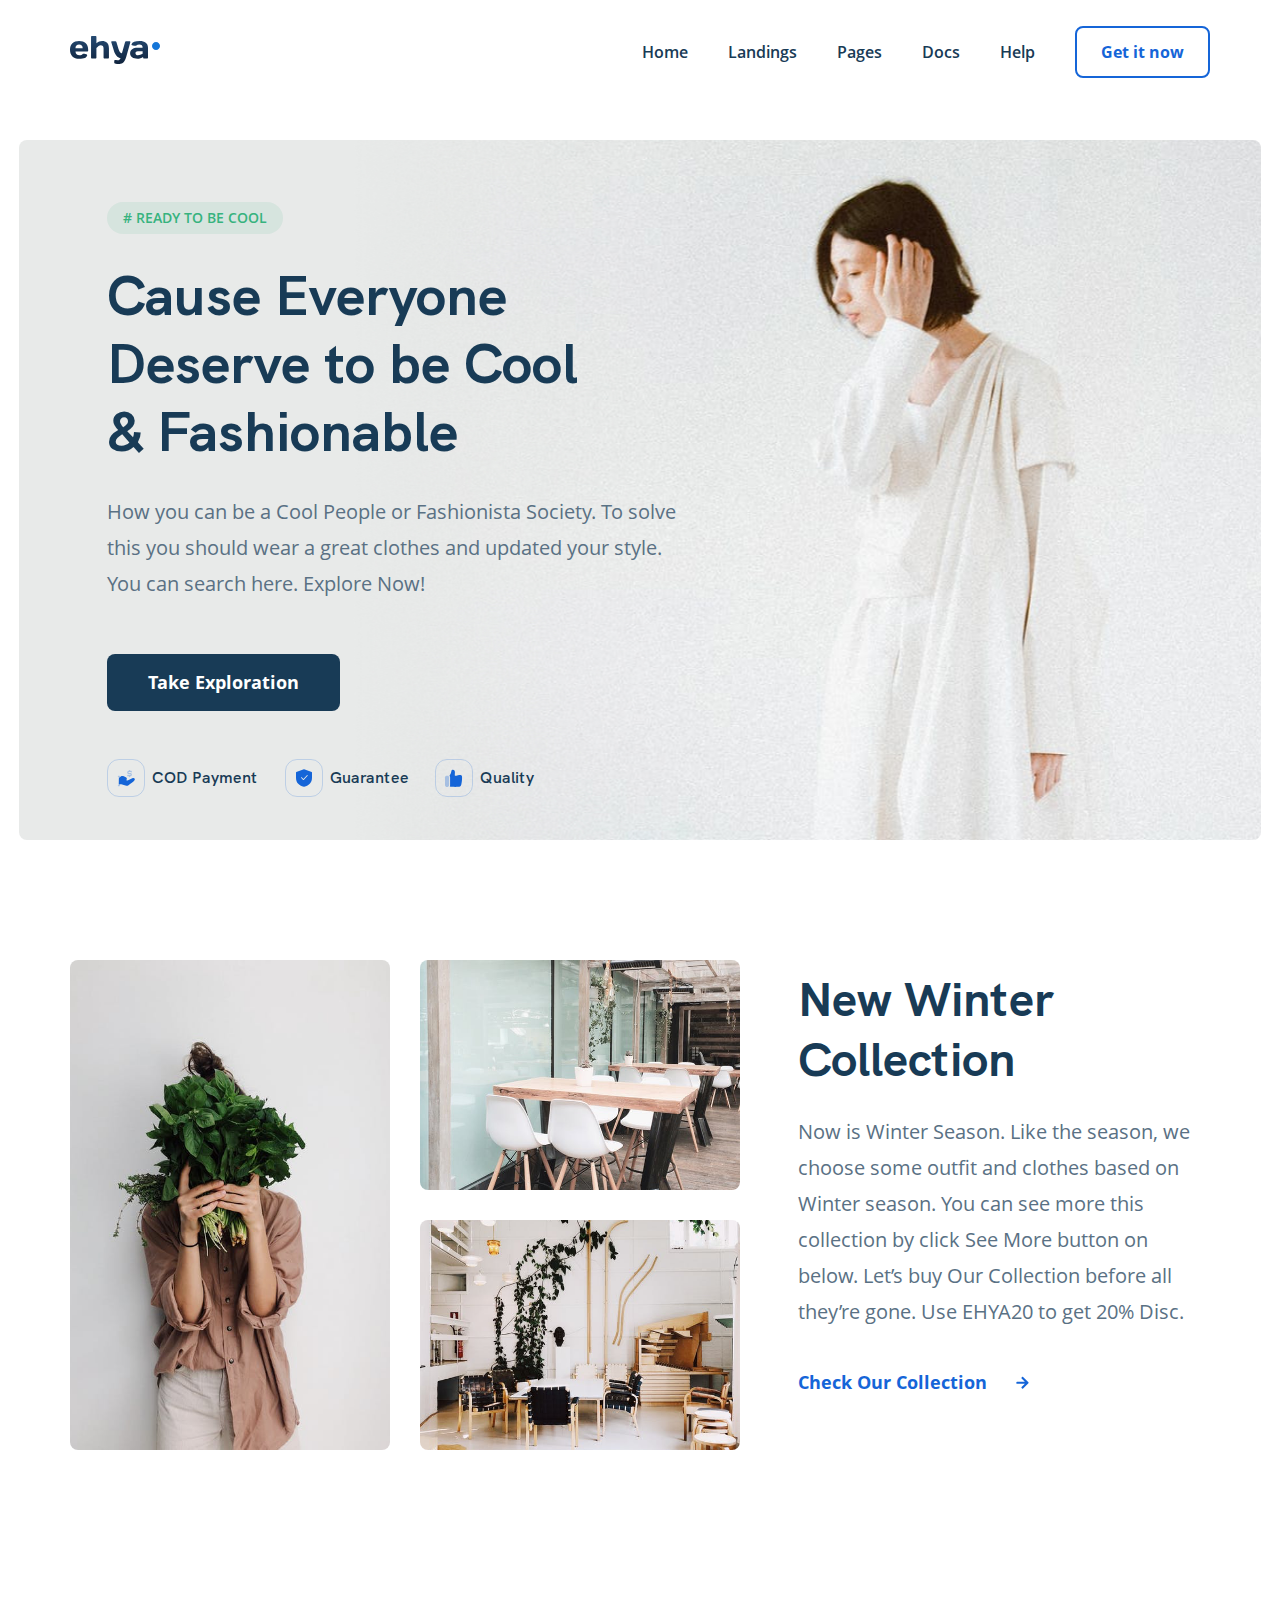
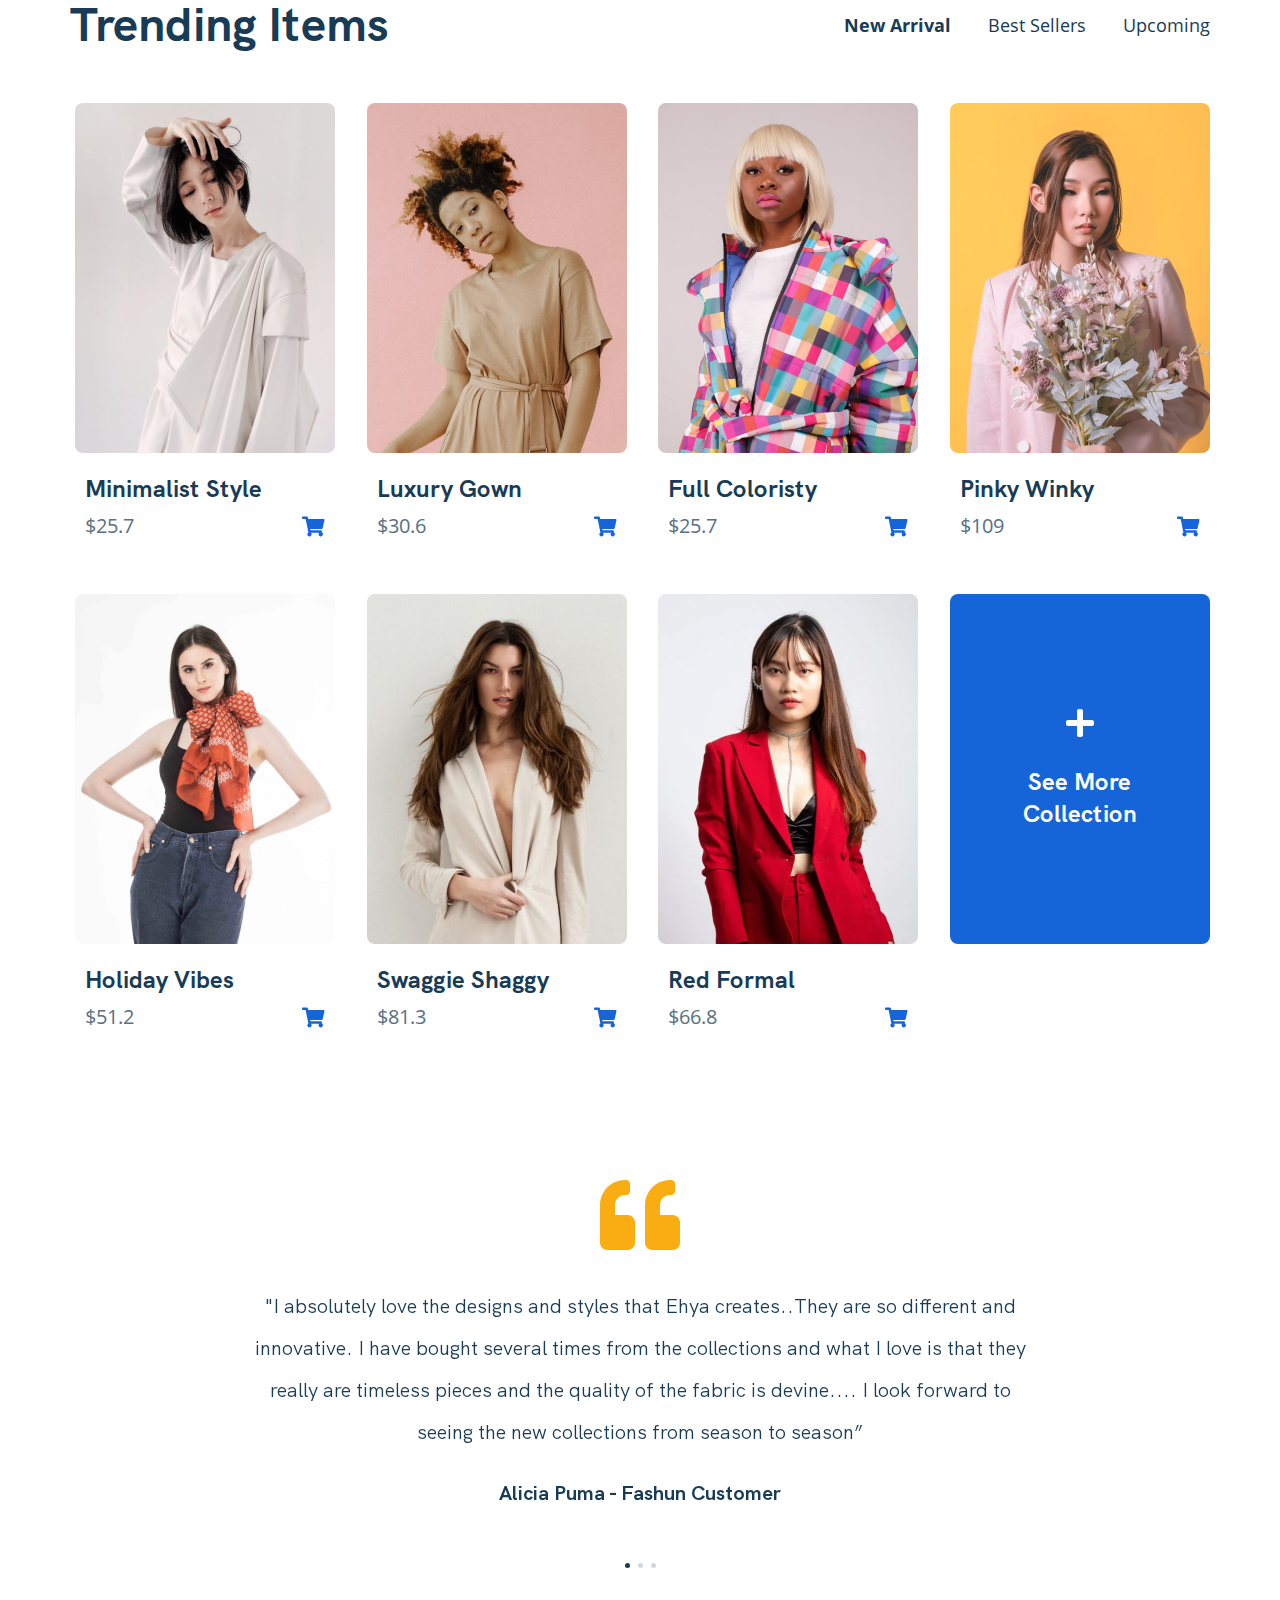
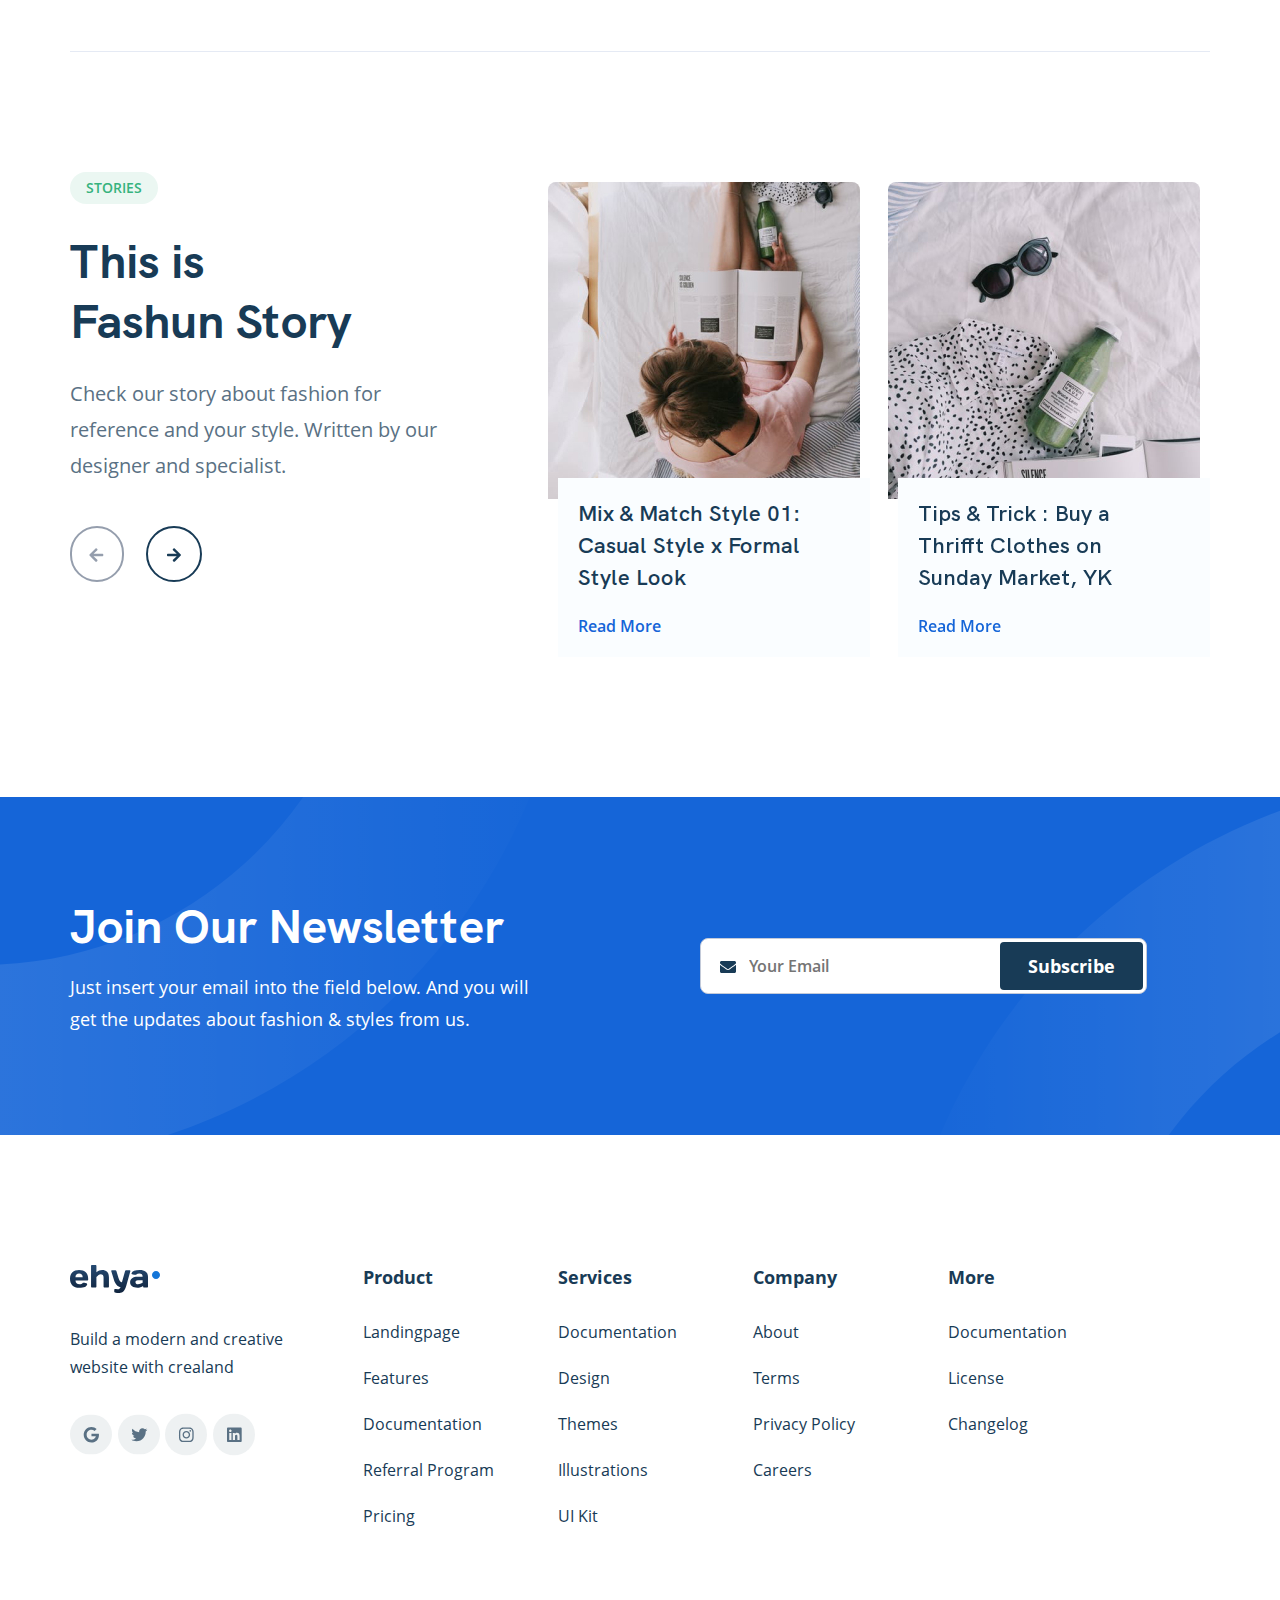
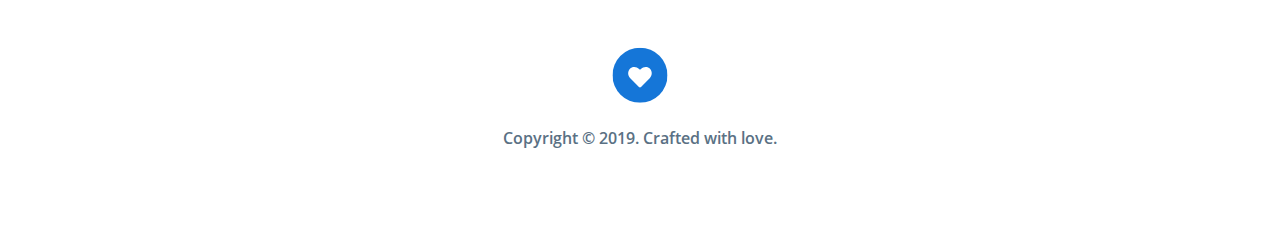
==== commit 720ee562: "fix: added media rules" ====
--- a/index.html
+++ b/index.html
@@ -42,42 +42,45 @@
 
     <section class="hero">
       <div class="hero-container">
-        <span class="label hero__label"># Ready to be cool</span>
-        <h1 class="title hero__title">
-          Cause Everyone Deserve to be Cool & Fashionable
-        </h1>
-        <p class="description hero__description">
-          How you can be a Cool People or Fashionista Society. To solve this you
-          should wear a great clothes and updated your style. You can search
-          here. Explore Now!
-        </p>
-        <button class="button hero__button">Take Exploration</button>
-        <ul class="advantages">
-          <li class="advantages__item">
-            <img
-              src="img/icon-get-money.svg"
-              alt="Icon: Get money"
-              class="advantages__icon"
-            />
-            <span class="advantages__text">COD Payment</span>
-          </li>
-          <li class="advantages__item">
-            <img
-              src="img/icon-protection.svg"
-              alt="Icon: Get money"
-              class="advantages__icon"
-            />
-            <span class="advantages__text">Guarantee</span>
-          </li>
-          <li class="advantages__item">
-            <img
-              src="img/icon-like.svg"
-              alt="Icon: Get money"
-              class="advantages__icon"
-            />
-            <span class="advantages__text">Quality</span>
-          </li>
-        </ul>
+        <div class="hero-wrapper">
+          <span class="label hero__label"># Ready to be cool</span>
+          <h1 class="title hero__title">
+            Cause Everyone Deserve to be Cool & Fashionable
+          </h1>
+          <p class="description hero__description">
+            How you can be a Cool People or Fashionista Society. To solve this
+            you should wear a great clothes and updated your style. You can
+            search here. Explore Now!
+          </p>
+          <button class="button hero__button">Take Exploration</button>
+          <ul class="advantages">
+            <li class="advantages__item">
+              <img
+                src="img/icon-get-money.svg"
+                alt="Icon: Get money"
+                class="advantages__icon"
+              />
+              <span class="advantages__text">COD Payment</span>
+            </li>
+            <li class="advantages__item">
+              <img
+                src="img/icon-protection.svg"
+                alt="Icon: Get money"
+                class="advantages__icon"
+              />
+              <span class="advantages__text">Guarantee</span>
+            </li>
+            <li class="advantages__item">
+              <img
+                src="img/icon-like.svg"
+                alt="Icon: Get money"
+                class="advantages__icon"
+              />
+              <span class="advantages__text">Quality</span>
+            </li>
+          </ul>
+        </div>
+        <!-- /.hero-wrapper -->
       </div>
       <!-- /.hero-container -->
     </section>
@@ -127,7 +130,7 @@
     <!-- /.collection -->
 
     <section class="trending">
-      <div class="container">
+      <div class="container trending-container">
         <div class="trending-top">
           <h2 class="title trending__title">Trending Items</h2>
           <ul class="tabs">
@@ -757,8 +760,8 @@
     <!-- /.stories -->
 
     <section class="newsletter">
-      <div class="newsletter-wrapper">
-        <div class="newsletter-text">
+      <div class="container newsletter-container">
+        <div class="newsletter__text">
           <h2 class="title newsletter__title">Join Our Newsletter</h2>
           <p class="newsletter__description">
             Just insert your email into the field below. And you will get the
@@ -785,7 +788,7 @@
     <!-- /.newsletter -->
 
     <footer class="footer">
-      <div class="container">
+      <div class="container footer-container">
         <div class="footer-top">
           <div class="footer__main">
             <a href="#" class="logo">
@@ -834,84 +837,87 @@
             </div>
             <!-- /.footer__social-links -->
           </div>
-          <div class="footer__list">
-            <h3 class="footer__title">Product</h3>
-            <ul class="footer__ul">
-              <li class="footer__item">
-                <a href="#" class="footer__link">Landingpage</a>
-              </li>
-              <li class="footer__item">
-                <a href="#" class="footer__link">Features</a>
-              </li>
-              <li class="footer__item">
-                <a href="#" class="footer__link">Documentation</a>
-              </li>
-              <li class="footer__item">
-                <a href="#" class="footer__link">Referral Program</a>
-              </li>
-              <li class="footer__item">
-                <a href="#" class="footer__link">Pricing</a>
-              </li>
-            </ul>
+          <div class="footer-group">
+            <div class="footer__list">
+              <h3 class="footer__title">Product</h3>
+              <ul class="footer__ul">
+                <li class="footer__item">
+                  <a href="#" class="footer__link">Landingpage</a>
+                </li>
+                <li class="footer__item">
+                  <a href="#" class="footer__link">Features</a>
+                </li>
+                <li class="footer__item">
+                  <a href="#" class="footer__link">Documentation</a>
+                </li>
+                <li class="footer__item">
+                  <a href="#" class="footer__link">Referral Program</a>
+                </li>
+                <li class="footer__item">
+                  <a href="#" class="footer__link">Pricing</a>
+                </li>
+              </ul>
+            </div>
+            <!-- /.footer__list -->
+
+            <div class="footer__list">
+              <h3 class="footer__title">Services</h3>
+              <ul class="footer__ul">
+                <li class="footer__item">
+                  <a href="#" class="footer__link">Documentation</a>
+                </li>
+                <li class="footer__item">
+                  <a href="#" class="footer__link">Design</a>
+                </li>
+                <li class="footer__item">
+                  <a href="#" class="footer__link">Themes</a>
+                </li>
+                <li class="footer__item">
+                  <a href="#" class="footer__link">Illustrations</a>
+                </li>
+                <li class="footer__item">
+                  <a href="#" class="footer__link">UI Kit</a>
+                </li>
+              </ul>
+            </div>
+            <!-- /.footer__list -->
+
+            <div class="footer__list">
+              <h3 class="footer__title">Company</h3>
+              <ul class="footer__ul">
+                <li class="footer__item">
+                  <a href="#" class="footer__link">About</a>
+                </li>
+                <li class="footer__item">
+                  <a href="#" class="footer__link">Terms</a>
+                </li>
+                <li class="footer__item">
+                  <a href="#" class="footer__link">Privacy Policy</a>
+                </li>
+                <li class="footer__item">
+                  <a href="#" class="footer__link">Careers</a>
+                </li>
+              </ul>
+            </div>
+            <!-- /.footer__list -->
+
+            <div class="footer__list">
+              <h3 class="footer__title">More</h3>
+              <ul class="footer__ul">
+                <li class="footer__item">
+                  <a href="#" class="footer__link">Documentation</a>
+                </li>
+                <li class="footer__item">
+                  <a href="#" class="footer__link">License</a>
+                </li>
+                <li class="footer__item">
+                  <a href="#" class="footer__link">Changelog</a>
+                </li>
+              </ul>
+            </div>
+            <!-- /.footer__list -->
           </div>
-          <!-- /.footer__list -->
-
-          <div class="footer__list">
-            <h3 class="footer__title">Services</h3>
-            <ul class="footer__ul">
-              <li class="footer__item">
-                <a href="#" class="footer__link">Documentation</a>
-              </li>
-              <li class="footer__item">
-                <a href="#" class="footer__link">Design</a>
-              </li>
-              <li class="footer__item">
-                <a href="#" class="footer__link">Themes</a>
-              </li>
-              <li class="footer__item">
-                <a href="#" class="footer__link">Illustrations</a>
-              </li>
-              <li class="footer__item">
-                <a href="#" class="footer__link">UI Kit</a>
-              </li>
-            </ul>
-          </div>
-          <!-- /.footer__list -->
-
-          <div class="footer__list">
-            <h3 class="footer__title">Company</h3>
-            <ul class="footer__ul">
-              <li class="footer__item">
-                <a href="#" class="footer__link">About</a>
-              </li>
-              <li class="footer__item">
-                <a href="#" class="footer__link">Terms</a>
-              </li>
-              <li class="footer__item">
-                <a href="#" class="footer__link">Privacy Policy</a>
-              </li>
-              <li class="footer__item">
-                <a href="#" class="footer__link">Careers</a>
-              </li>
-            </ul>
-          </div>
-          <!-- /.footer__list -->
-
-          <div class="footer__list">
-            <h3 class="footer__title">More</h3>
-            <ul class="footer__ul">
-              <li class="footer__item">
-                <a href="#" class="footer__link">Documentation</a>
-              </li>
-              <li class="footer__item">
-                <a href="#" class="footer__link">License</a>
-              </li>
-              <li class="footer__item">
-                <a href="#" class="footer__link">Changelog</a>
-              </li>
-            </ul>
-          </div>
-          <!-- /.footer__list -->
+          <!-- /.footer-group -->
         </div>
         <!-- /.footer-top -->
         <div class="footer-bottom">
--- a/css/style.css
+++ b/css/style.css
@@ -1,2 +1,2 @@
-@font-face{font-family:"Open Sans";src:url("../fonts/OpenSans-Bold.woff") format("woff"),url("../fonts/OpenSans-Bold.woff2") format("woff2");font-weight:bold;font-style:normal;font-display:swap}@font-face{font-family:"Open Sans";src:url("../fonts/OpenSans-Regular.woff") format("woff"),url("../fonts/OpenSans-Regular.woff2") format("woff2");font-weight:normal;font-style:normal;font-display:swap}@font-face{font-family:"Open Sans";src:url("../fonts/OpenSans-SemiBold.woff") format("woff"),url("../fonts/OpenSans-SemiBold.woff2") format("woff2");font-weight:600;font-style:normal;font-display:swap}@font-face{font-family:'HK Grotesk';src:url("../fonts/HKGrotesk-Bold.woff") format("woff"),url("../fonts/HKGrotesk-Bold.woff2") format("woff2");font-weight:bold;font-style:normal;font-display:swap}@font-face{font-family:'HK Grotesk';src:url("../fonts/HKGrotesk-SemiBold.woff") format("woff"),url("../fonts/HKGrotesk-SemiBold.woff2") format("woff2");font-weight:600;font-style:normal;font-display:swap}@font-face{font-family:'HK Grotesk';src:url("../fonts/HKGrotesk-Regular.woff") format("woff"),url("../fonts/HKGrotesk-Regular.woff2") format("woff2");font-weight:normal;font-style:normal;font-display:swap}*{box-sizing:border-box}body{background-color:#ffffff;font-family:'Open Sans', sans-serif;color:#183B56}input,button{outline:none}.container{max-width:1140px;margin:auto}img{max-width:100%}.label{padding:6px 16px;text-transform:uppercase;font-style:normal;font-weight:600;font-size:14px;line-height:20px;color:#36B37E;background-color:rgba(54,179,126,0.1);border-radius:2000px}.title{font-family:'HK Grotesk', sans-serif;font-style:normal;font-weight:bold;font-size:48px;line-height:60px;margin:0}.description{margin:0;color:#5A7184;font-style:normal;font-weight:normal;font-size:20px;line-height:36px}.button{font-style:normal;font-weight:bold;font-size:18px;line-height:25px;background-color:#183B56;color:#fff;border-radius:8px;border:none;cursor:pointer}.photo{border-radius:8px;object-fit:cover}.logo{width:90px}label.invalid{color:#fff;border-bottom:1px solid #fff;font-size:16px;position:absolute;top:57px}/*! normalize.css v8.0.1 | MIT License | github.com/necolas/normalize.css */html{line-height:1.15;-webkit-text-size-adjust:100%}body{margin:0}main{display:block}h1{font-size:2em;margin:0.67em 0}hr{box-sizing:content-box;height:0;overflow:visible}pre{font-family:monospace, monospace;font-size:1em}a{background-color:transparent}abbr[title]{border-bottom:none;text-decoration:underline;text-decoration:underline dotted}b,strong{font-weight:bolder}code,kbd,samp{font-family:monospace, monospace;font-size:1em}small{font-size:80%}sub,sup{font-size:75%;line-height:0;position:relative;vertical-align:baseline}sub{bottom:-0.25em}sup{top:-0.5em}img{border-style:none}button,input,optgroup,select,textarea{font-family:inherit;font-size:100%;line-height:1.15;margin:0}button,input{overflow:visible}button,select{text-transform:none}button,[type="button"],[type="reset"],[type="submit"]{-webkit-appearance:button}button::-moz-focus-inner,[type="button"]::-moz-focus-inner,[type="reset"]::-moz-focus-inner,[type="submit"]::-moz-focus-inner{border-style:none;padding:0}button:-moz-focusring,[type="button"]:-moz-focusring,[type="reset"]:-moz-focusring,[type="submit"]:-moz-focusring{outline:1px dotted ButtonText}fieldset{padding:0.35em 0.75em 0.625em}legend{box-sizing:border-box;color:inherit;display:table;max-width:100%;padding:0;white-space:normal}progress{vertical-align:baseline}textarea{overflow:auto}[type="checkbox"],[type="radio"]{box-sizing:border-box;padding:0}[type="number"]::-webkit-inner-spin-button,[type="number"]::-webkit-outer-spin-button{height:auto}[type="search"]{-webkit-appearance:textfield;outline-offset:-2px}[type="search"]::-webkit-search-decoration{-webkit-appearance:none}::-webkit-file-upload-button{-webkit-appearance:button;font:inherit}details{display:block}summary{display:list-item}template{display:none}[hidden]{display:none}.header{background-color:inherit;padding:26px 0}.header__container{display:flex;align-items:center;justify-content:space-between}.navbar-menu{margin:0;display:flex;align-items:center;justify-content:space-between}.navbar-menu__link{color:#183B56;text-decoration:none;font-style:normal;font-weight:600;font-size:16px;line-height:22px;margin-right:40px}.navbar-menu__button{min-width:130px;min-height:48px;padding:13px 24px;font-size:16px;line-height:22px;background-color:inherit;color:#1565D8;border:2px solid #1565D8}.navbar-menu__close{display:none}.menu-button{display:none}.hero{padding-top:36px}.hero-container{max-width:1280px;min-height:700px;padding:62px 107px 46px;padding-top:62px;padding-bottom:46px;padding-left:107px;margin:auto;background-position:67% 25%;background-image:url(../img/header-image.jpg);background-color:#E8EAE9;background-repeat:no-repeat;border-radius:8px;overflow:hidden}.hero__title{margin-top:28px;font-size:56px;line-height:68px;max-width:474px}.hero__description{margin-top:28px;max-width:590px}.hero__button{margin-top:52px;margin-bottom:48px;padding:16px 24px;min-width:233px;min-height:56px}.advantages{display:flex;align-items:center;justify-content:space-between;list-style-type:none;margin:0;padding:0;max-width:427px}.advantages__item{display:flex;align-items:center}.advantages__text{font-family:'HK Grotesk', sans-serif;font-style:normal;font-weight:600;font-size:16px;line-height:20px;color:#183B56}.advantages__icon{margin-right:7px;min-width:36px;min-height:36px;padding:7px;border:0.75px solid rgba(21,101,216,0.2);border-radius:12px}.collection{padding-top:120px}.collection-container{display:flex;align-items:flex-start;justify-content:flex-start;height:490px}.collection__main-photo{width:320px;height:100%;margin-right:30px}.collection__photos{display:flex;flex-direction:column;justify-content:space-between;height:100%;margin-right:58px}.collection__photo{width:320px;height:230px}.collection__info{display:flex;flex-direction:column;justify-content:flex-start;max-width:392px;padding-top:10px}.collection__description{margin-top:24px}.collection__link{display:flex;align-items:center;justify-content:space-between;max-width:231px;margin-top:40px;text-decoration:none;color:#1565D8;font-style:normal;font-weight:bold;font-size:18px;line-height:25px}.trending{padding-top:145px}.trending-top{display:flex;align-items:center;justify-content:space-between;padding-bottom:48px}.trending-content{list-style-type:none;margin:0;padding:0}.trending-content__item{display:none}.trending-content__item--active{display:flex;align-items:flex-start;justify-content:space-between;flex-wrap:wrap;padding-left:5px}.tabs{display:flex;align-items:center;justify-content:space-between;min-width:366px;list-style-type:none;margin:0;padding:0;font-style:normal;font-weight:normal;font-size:18px;line-height:25px}.tabs__item--active{font-weight:bold}.card{width:260px;display:flex;flex-direction:column;align-items:flex-start;padding-bottom:50px}.card__photo{width:100%;height:350px;margin-bottom:20px;object-position:top}.card__title{font-size:24px;line-height:32px;margin-left:10px;margin-bottom:3px}.card-more{background-color:#1565D8;width:100%;height:350px;border-radius:8px;display:flex;align-items:center;justify-content:center}.card-more__link{text-decoration:none;max-width:112px;display:flex;flex-direction:column;align-items:center}.card-more__icon{width:28px;height:28px;margin-bottom:29px}.card-more__title{font-size:24px;line-height:32px;color:#fff;text-align:center}.price{display:flex;align-items:center;justify-content:space-between;width:100%;padding:0 10px}.price-tag{font-style:normal;font-weight:normal;font-size:20px;line-height:36px;color:#5A7184}.price-icon{width:23px}.testimonial{padding:95px 0 80px 0}.testimonial-container{display:flex;flex-direction:column;align-items:center;margin:auto}.testimonial__icon{width:80px;height:70px;margin-bottom:35px}.testimonial-slider{max-width:800px;margin:0;overflow:hidden}.testimonial-slider__item{display:flex;flex-direction:column;align-items:center;justify-content:space-between;width:100%;min-height:220px;margin-bottom:48px}.testimonial-slider__text{margin:0;font-family:'HK Grotesk', sans-serif;font-style:normal;font-weight:normal;font-size:20px;line-height:42px;color:#183B56;text-align:center}.testimonial-slider__name{font-size:20px;line-height:24px}.swiper-pagination{position:unset}.swiper-pagination-bullet{width:5px;height:5px;background:#183B56}.swiper-pagination-bullet-active{background:#183B56}.stories-container{padding-top:120px;padding-bottom:140px;border-top:1px solid #E5EAF4;display:flex;align-items:flex-start;justify-content:space-between;flex-wrap:wrap}.stories__left{display:flex;align-items:flex-start;flex-direction:column;max-width:392px}.stories__label{margin-bottom:28px}.stories__title{max-width:286px;margin-bottom:24px}.stories__description{margin-bottom:42px}.stories-buttons{display:flex;align-items:center;justify-content:space-between;width:132px}.stories__button{background-color:transparent;border:none;cursor:pointer}.stories-slider{width:662px;height:485px;margin:0;overflow:hidden}.stories-slider__item{height:100%;padding-top:10px;display:flex;justify-content:space-between}.stories-card{position:relative;height:100%;width:322px}.stories-card__photo{width:312px;height:317px;border-radius:8px 8px 0 0}.stories-card__info{padding:20px;position:absolute;z-index:99;right:0;bottom:0;display:flex;flex-direction:column;align-items:flex-start;justify-content:space-between;background-color:#FAFDFF;width:312px;height:179px}.stories-card__title{font-family:'HK Grotesk', sans-serif;font-style:normal;font-weight:600;font-size:22px;line-height:32px;max-width:260px;margin:0}.stories-card__link{text-decoration:none;color:#1565D8;font-style:normal;font-weight:600;font-size:16px;line-height:22px}.newsletter{position:relative;padding:100px 0;background-color:#1565D8}.newsletter:before{content:'';position:absolute;top:0;left:0;right:0;bottom:0;width:100%;height:100%;background-size:cover;background-image:url(../img/newsletter-ovals.svg);background-repeat:no-repeat}.newsletter-wrapper{display:flex;align-items:center;justify-content:space-between;max-width:1080px;margin:auto}.newsletter__title{color:#fff}.newsletter__description{font-style:normal;font-weight:normal;font-size:18px;line-height:32px;max-width:486px;color:#fff}.subscribe{position:relative;width:447px}.subscribe:after{content:'';position:absolute;width:16px;height:12px;top:23px;left:20px;background-image:url(../img/icon-email.svg);background-repeat:no-repeat}.subscribe__input{position:absolute;width:100%;height:56px;padding-left:48px;padding-right:155px;font-style:normal;font-weight:600;font-size:16px;line-height:22px;color:#959EAD;background-color:#FFFFFF;border:1px solid #C3CAD9;border-radius:8px;overflow:hidden}.subscribe__button{position:absolute;min-width:143px;height:48px;top:4px;right:4px;border-radius:4px}.footer{padding-top:130px;padding-bottom:80px}.footer-top{display:flex;align-items:flex-start;justify-content:flex-start;padding-bottom:96px}.footer__main{width:263px;margin-right:30px}.footer__text{margin-top:28px;margin-bottom:32px;font-style:normal;font-weight:normal;font-size:16px;line-height:28px}.footer__social-links{display:flex;align-items:center;justify-content:space-between;width:185px}.footer__icon{width:42px}.footer__list{width:165px;margin-right:30px;font-style:normal;color:#183B56}.footer__ul{padding:0;margin:0;list-style:none}.footer__title{font-weight:bold;font-size:18px;line-height:25px;margin:0 0 31px 0}.footer__item{margin-bottom:24px}.footer__link{text-decoration:none;color:inherit;font-style:normal;font-weight:normal;font-size:16px;line-height:22px}.footer-bottom{display:flex;flex-direction:column;align-items:center}.footer-bottom__icon{width:56px;height:56px;margin-bottom:24px}.footer-bottom__text{color:#5A7184;font-style:normal;font-weight:600;font-size:16px;line-height:22px}@media (max-width: 1200px){.container{max-width:960px}}@media (max-width: 992px){.container{max-width:700px}.navbar-menu__item{margin-right:25px}.navbar-menu__button{max-height:40px;padding:9px 24px}.hero-container{max-width:728px}}@media (max-width: 767px){body{padding-top:78px}.container{max-width:650px;width:85%}.header{position:fixed;left:0;top:0;right:0;z-index:99}.navbar-menu{position:absolute;top:10px;right:8px;padding:36px 24px;min-width:304px;background-color:#fff;flex-direction:column;align-items:flex-start;display:none}.navbar-menu__link{margin-bottom:20px}.navbar-menu__button{min-width:130px;width:100%}.navbar-menu__close{position:absolute;top:16px;right:20px;width:16px;height:16px;display:block}.navbar-menu--visible{display:flex}.menu-button{display:flex;width:22px;height:18px;padding:0;align-items:center;justify-content:space-between;flex-direction:column;border:none;background-color:inherit;cursor:pointer}.menu-button__line{width:22px;height:2px;background-color:#3A4C66}.hero{padding-top:30px}.hero-container{padding:36px 28px;max-width:728px;max-height:624px;width:95%}.hero__title{max-width:407px;font-size:48px;line-height:60px}.hero__description{max-width:400px;font-size:18px;line-height:32px}}
+@font-face{font-family:"Open Sans";src:url("../fonts/OpenSans-Bold.woff") format("woff"),url("../fonts/OpenSans-Bold.woff2") format("woff2");font-weight:bold;font-style:normal;font-display:swap}@font-face{font-family:"Open Sans";src:url("../fonts/OpenSans-Regular.woff") format("woff"),url("../fonts/OpenSans-Regular.woff2") format("woff2");font-weight:normal;font-style:normal;font-display:swap}@font-face{font-family:"Open Sans";src:url("../fonts/OpenSans-SemiBold.woff") format("woff"),url("../fonts/OpenSans-SemiBold.woff2") format("woff2");font-weight:600;font-style:normal;font-display:swap}@font-face{font-family:'HK Grotesk';src:url("../fonts/HKGrotesk-Bold.woff") format("woff"),url("../fonts/HKGrotesk-Bold.woff2") format("woff2");font-weight:bold;font-style:normal;font-display:swap}@font-face{font-family:'HK Grotesk';src:url("../fonts/HKGrotesk-SemiBold.woff") format("woff"),url("../fonts/HKGrotesk-SemiBold.woff2") format("woff2");font-weight:600;font-style:normal;font-display:swap}@font-face{font-family:'HK Grotesk';src:url("../fonts/HKGrotesk-Regular.woff") format("woff"),url("../fonts/HKGrotesk-Regular.woff2") format("woff2");font-weight:normal;font-style:normal;font-display:swap}*{box-sizing:border-box}body{background-color:#ffffff;font-family:'Open Sans', sans-serif;color:#183B56}input,button{outline:none}.container{max-width:1140px;margin:auto}img{max-width:100%}.label{padding:6px 16px;text-transform:uppercase;font-style:normal;font-weight:600;font-size:14px;line-height:20px;color:#36B37E;background-color:rgba(54,179,126,0.1);border-radius:2000px}.title{font-family:'HK Grotesk', sans-serif;font-style:normal;font-weight:bold;font-size:48px;line-height:60px;margin:0}.description{margin:0;color:#5A7184;font-style:normal;font-weight:normal;font-size:20px;line-height:36px}.button{font-style:normal;font-weight:bold;font-size:18px;line-height:25px;background-color:#183B56;color:#fff;border-radius:8px;border:none;cursor:pointer}.photo{border-radius:8px;object-fit:cover}.logo{width:90px}label.invalid{color:#fff;border-bottom:1px solid #fff;font-size:16px}/*! normalize.css v8.0.1 | MIT License | github.com/necolas/normalize.css */html{line-height:1.15;-webkit-text-size-adjust:100%}body{margin:0}main{display:block}h1{font-size:2em;margin:0.67em 0}hr{box-sizing:content-box;height:0;overflow:visible}pre{font-family:monospace, monospace;font-size:1em}a{background-color:transparent}abbr[title]{border-bottom:none;text-decoration:underline;text-decoration:underline dotted}b,strong{font-weight:bolder}code,kbd,samp{font-family:monospace, monospace;font-size:1em}small{font-size:80%}sub,sup{font-size:75%;line-height:0;position:relative;vertical-align:baseline}sub{bottom:-0.25em}sup{top:-0.5em}img{border-style:none}button,input,optgroup,select,textarea{font-family:inherit;font-size:100%;line-height:1.15;margin:0}button,input{overflow:visible}button,select{text-transform:none}button,[type="button"],[type="reset"],[type="submit"]{-webkit-appearance:button}button::-moz-focus-inner,[type="button"]::-moz-focus-inner,[type="reset"]::-moz-focus-inner,[type="submit"]::-moz-focus-inner{border-style:none;padding:0}button:-moz-focusring,[type="button"]:-moz-focusring,[type="reset"]:-moz-focusring,[type="submit"]:-moz-focusring{outline:1px dotted ButtonText}fieldset{padding:0.35em 0.75em 0.625em}legend{box-sizing:border-box;color:inherit;display:table;max-width:100%;padding:0;white-space:normal}progress{vertical-align:baseline}textarea{overflow:auto}[type="checkbox"],[type="radio"]{box-sizing:border-box;padding:0}[type="number"]::-webkit-inner-spin-button,[type="number"]::-webkit-outer-spin-button{height:auto}[type="search"]{-webkit-appearance:textfield;outline-offset:-2px}[type="search"]::-webkit-search-decoration{-webkit-appearance:none}::-webkit-file-upload-button{-webkit-appearance:button;font:inherit}details{display:block}summary{display:list-item}template{display:none}[hidden]{display:none}.header{background-color:inherit;padding:26px 0}.header__container{display:flex;align-items:center;justify-content:space-between}.navbar-menu{margin:0;display:flex;align-items:center;justify-content:space-between}.navbar-menu__link{color:#183B56;text-decoration:none;font-style:normal;font-weight:600;font-size:16px;line-height:22px;margin-right:40px}.navbar-menu__button{min-width:130px;min-height:48px;padding:13px 24px;font-size:16px;line-height:22px;background-color:inherit;color:#1565D8;border:2px solid #1565D8}.navbar-menu__close{display:none}.menu-button{display:none}.hero{padding-top:36px}.hero-container{max-width:1280px;min-height:700px;width:97%;padding-top:62px;margin:auto;background-position:67% 25%;background-image:url(../img/header-image.jpg);background-color:#E8EAE9;background-repeat:no-repeat;border-radius:8px;overflow:hidden}.hero-wrapper{max-width:1066px;margin:auto;display:flex;flex-direction:column;align-items:flex-start}.hero__title{margin-top:28px;font-size:56px;line-height:68px;max-width:474px}.hero__description{margin-top:28px;max-width:590px}.hero__button{margin-top:52px;margin-bottom:48px;padding:16px 24px;min-width:233px;min-height:56px}.advantages{display:flex;align-items:center;justify-content:space-between;list-style-type:none;margin:0;padding:0;width:427px}.advantages__item{display:flex;align-items:center}.advantages__text{font-family:'HK Grotesk', sans-serif;font-style:normal;font-weight:600;font-size:16px;line-height:20px;color:#183B56}.advantages__icon{margin-right:7px;min-width:36px;min-height:36px;padding:7px;border:0.75px solid rgba(21,101,216,0.2);border-radius:12px}.collection{padding-top:120px}.collection-container{display:flex;align-items:flex-start;justify-content:flex-start;flex-wrap:wrap}.collection__main-photo{width:320px;height:490px;margin-right:30px}.collection__photos{width:320px;display:flex;flex-direction:column;justify-content:space-between;height:490px;margin-right:58px}.collection__photo{width:100%;height:230px}.collection__info{display:flex;flex-direction:column;justify-content:flex-start;max-width:392px;padding-top:10px}.collection__description{margin-top:24px}.collection__link{display:flex;align-items:center;justify-content:space-between;width:231px;margin-top:40px;text-decoration:none;color:#1565D8;font-style:normal;font-weight:bold;font-size:18px;line-height:25px}.trending{padding-top:145px}.trending-top{display:flex;align-items:center;justify-content:space-between;padding-bottom:48px}.trending-content{list-style-type:none;margin:0;padding:0}.trending-content__item{display:none}.trending-content__item--active{display:flex;align-items:flex-start;justify-content:space-between;flex-wrap:wrap;padding-left:5px}.tabs{display:flex;align-items:center;justify-content:space-between;min-width:366px;list-style-type:none;margin:0;padding:0;font-style:normal;font-weight:normal;font-size:18px;line-height:25px}.tabs__item--active{font-weight:bold}.card{width:260px;display:flex;flex-direction:column;align-items:flex-start;padding-bottom:50px}.card__photo{width:100%;height:350px;margin-bottom:20px;object-position:top}.card__title{font-size:24px;line-height:32px;margin-left:10px;margin-bottom:3px}.card-more{background-color:#1565D8;width:100%;height:350px;border-radius:8px;display:flex;align-items:center;justify-content:center}.card-more__link{text-decoration:none;max-width:112px;display:flex;flex-direction:column;align-items:center}.card-more__icon{width:28px;height:28px;margin-bottom:29px}.card-more__title{font-size:24px;line-height:32px;color:#fff;text-align:center}.price{display:flex;align-items:center;justify-content:space-between;width:100%;padding:0 10px}.price-tag{font-style:normal;font-weight:normal;font-size:20px;line-height:36px;color:#5A7184}.price-icon{width:23px}.testimonial{padding:95px 0 80px 0}.testimonial-container{display:flex;flex-direction:column;align-items:center;margin:auto}.testimonial__icon{width:80px;height:70px;margin-bottom:35px}.testimonial-slider{max-width:800px;margin:0;overflow:hidden}.testimonial-slider__item{display:flex;flex-direction:column;align-items:center;justify-content:space-between;width:100%;min-height:220px;margin-bottom:48px}.testimonial-slider__text{margin:0;font-family:'HK Grotesk', sans-serif;font-style:normal;font-weight:normal;font-size:20px;line-height:42px;color:#183B56;text-align:center}.testimonial-slider__name{font-size:20px;line-height:24px}.swiper-pagination{position:unset}.swiper-pagination-bullet{width:5px;height:5px;background:#183B56}.swiper-pagination-bullet-active{background:#183B56}.stories-container{padding-top:120px;padding-bottom:140px;border-top:1px solid #E5EAF4;display:flex;align-items:flex-start;justify-content:space-between}.stories__left{display:flex;align-items:flex-start;flex-direction:column;max-width:392px}.stories__label{margin-bottom:28px}.stories__title{max-width:286px;margin-bottom:24px}.stories__description{margin-bottom:42px}.stories-buttons{display:flex;align-items:center;justify-content:space-between;width:132px;padding-bottom:26px}.stories__button{background-color:transparent;border:none;cursor:pointer;padding:0}.stories-slider{width:662px;height:485px;margin:0;overflow:hidden}.stories-slider__item{height:100%;padding-top:10px;display:flex;justify-content:space-between}.stories-card{position:relative;height:100%;width:322px}.stories-card__photo{width:312px;height:317px;border-radius:8px 8px 0 0}.stories-card__info{padding:20px;position:absolute;z-index:99;right:0;bottom:0;display:flex;flex-direction:column;align-items:flex-start;justify-content:space-between;background-color:#FAFDFF;width:312px;height:179px}.stories-card__title{font-family:'HK Grotesk', sans-serif;font-style:normal;font-weight:600;font-size:22px;line-height:32px;max-width:260px;margin:0}.stories-card__link{text-decoration:none;color:#1565D8;font-style:normal;font-weight:600;font-size:16px;line-height:22px}.newsletter{position:relative;padding:100px 0;background-color:#1565D8}.newsletter:before{content:'';position:absolute;top:0;left:0;right:0;bottom:0;width:100%;height:100%;background-size:cover;background-image:url(../img/newsletter-ovals.svg);background-repeat:no-repeat}.newsletter-container{display:flex;align-items:center;justify-content:flex-start}.newsletter__text{margin-right:144px;max-width:486px;color:#fff}.newsletter__title{margin-bottom:14px}.newsletter__description{margin:0;font-style:normal;font-weight:normal;font-size:18px;line-height:32px}.subscribe{position:relative;min-width:447px}.subscribe:after{content:'';position:absolute;width:16px;height:12px;top:23px;left:20px;background-image:url(../img/icon-email.svg);background-repeat:no-repeat}.subscribe__input{width:100%;height:56px;padding-left:48px;padding-right:155px;font-style:normal;font-weight:600;font-size:16px;line-height:22px;color:#959EAD;background-color:#FFFFFF;border:1px solid #C3CAD9;border-radius:8px;overflow:hidden}.subscribe__button{position:absolute;min-width:143px;height:48px;top:4px;right:4px;border-radius:4px}.footer{padding-top:130px;padding-bottom:80px}.footer-top{display:flex;align-items:flex-start;justify-content:flex-start;padding-bottom:96px}.footer-group{display:flex;align-items:flex-start;justify-content:flex-start}.footer__main{width:263px;min-width:220px;margin-right:30px}.footer__text{margin-top:28px;margin-bottom:32px;font-style:normal;font-weight:normal;font-size:16px;line-height:28px}.footer__social-links{display:flex;align-items:center;justify-content:space-between;width:185px}.footer__icon{width:42px}.footer__list{width:165px;margin-right:30px;font-style:normal;color:#183B56}.footer__ul{padding:0;margin:0;list-style:none}.footer__title{font-weight:bold;font-size:18px;line-height:25px;margin:0 0 31px 0}.footer__item{margin-bottom:24px}.footer__link{text-decoration:none;color:inherit;font-style:normal;font-weight:normal;font-size:16px;line-height:22px}.footer-bottom{width:100%;display:flex;flex-direction:column;align-items:center}.footer-bottom__icon{width:56px;height:56px;margin-bottom:24px}.footer-bottom__text{color:#5A7184;font-style:normal;font-weight:600;font-size:16px;line-height:22px}@media (max-width: 1200px){.container{max-width:960px}.hero-wrapper{min-width:672px;width:95%}.collection{padding-top:80px}.collection-container{min-width:670px}.collection__info{max-width:100%;padding-top:40px}.collection__photos{margin-right:0}.collection__description{margin-top:18px}.collection__link{margin-top:30px}.trending{padding-top:80px}.card:nth-child(6),.card:nth-child(7){display:none}.stories-container{padding-top:80px 0;flex-direction:column;align-items:center}.stories__left{align-items:center;max-width:550px}.stories__label{margin-bottom:24px}.stories__title{max-width:100%;margin-bottom:16px}.stories__description{margin-bottom:36px;text-align:center}.stories-buttons{width:134px;padding-bottom:36px}.stories-slider{width:682px;height:475px}.stories-slider__item{padding-top:0}.stories-card{width:332px}.stories-card__photo{width:322px}.stories__info{width:322px}.newsletter__text{margin-right:30px}.footer__list{width:150px;margin-right:30px}}@media (max-width: 992px){.container{min-width:700px;width:85%}.header{padding:22px 0}.navbar-menu__item{margin-right:25px}.navbar-menu__button{max-height:40px;padding:9px 24px}.hero{padding-top:30px}.hero-container{min-width:728px;width:95%}.collection__info{max-width:654px}.trending-top{flex-direction:column;padding-bottom:56px}.trending__title{margin-bottom:28px}.trending-content{max-width:608px;margin:auto}.card{width:280px}.card:nth-child(6),.card:nth-child(7){display:flex}.testimonial{padding:30px 0 80px}.testimonial-slider{max-width:630px}.testimonial-slider__item{min-height:270px}.stories__left{max-width:510px}.newsletter{padding:80px 0 72px}.newsletter:before{background-position:-250px -30px}.newsletter-container{flex-direction:column}.newsletter__text{margin-right:0;margin-bottom:56px;text-align:center}.footer{padding:64px 0}.footer-container{width:641px}.footer-top{padding-bottom:12px}.footer-group{align-items:flex-start;justify-content:flex-start;flex-wrap:wrap}.footer__list{margin-bottom:48px;margin-right:40px}.footer__main{width:253px;min-width:253px;margin-right:50px}}@media (max-width: 767px){body{padding-top:75px}.container{min-width:unset;max-width:650px;width:85%}.header{position:fixed;left:0;top:0;right:0;z-index:99}.navbar-menu{position:absolute;top:10px;right:8px;padding:36px 24px;min-width:304px;background-color:#fff;flex-direction:column;align-items:flex-start;display:none}.navbar-menu__link{margin-bottom:20px}.navbar-menu__button{min-width:130px;width:100%}.navbar-menu__close{position:absolute;top:16px;right:20px;width:16px;height:16px;display:block}.navbar-menu--visible{display:flex}.menu-button{display:flex;width:22px;height:18px;padding:0;align-items:center;justify-content:space-between;flex-direction:column;border:none;background-color:inherit;cursor:pointer}.menu-button__line{width:22px;height:2px;background-color:#3A4C66}.hero{padding-top:30px}.hero-container{min-width:unset;padding-top:36px;min-height:624px;background-position:67% 25%}.hero-wrapper{min-width:unset}.hero__title{margin-top:24px;max-width:407px;font-size:48px;line-height:60px}.hero__description{margin-top:20px;max-width:400px;font-size:18px;line-height:32px}.hero__button{margin-top:36px;margin-bottom:40px}.advantages{width:410px}.collection-container{max-width:670px;width:90%;justify-content:space-between}.collection__main-photo{margin-right:0}.testimonial-slider{max-width:630px;width:90%}.testimonial-slider__item{margin-bottom:48px}.testimonial-slider__text{margin-bottom:48px}.stories-container{max-width:728px;width:95%}.stories-slider{max-width:728px;width:95%;height:unset}.stories-slider__item{flex-wrap:wrap;align-items:center}.stories-card{height:475px}.footer-container{width:85%}.footer-group{align-items:flex-start;justify-content:space-between;flex-wrap:wrap}.footer__list{margin-bottom:48px;margin-right:0}}@media (max-width: 740px){.collection-container{width:610px;justify-content:space-between}.collection__main-photo{width:310px;height:400px;margin-right:30px}.collection__photos{width:270px;height:400px;margin-right:0}.collection__photo{width:100%;height:190px}.card{width:250px;padding-bottom:40px}.card__photo{height:340px;margin-bottom:20px}.card-more{height:340px}.stories-slider{max-width:600px}.stories-card{height:408px;width:280px}.stories-card__photo{width:270px;height:277px}.stories-card__info{padding:20px 10px 20px 20px;width:270px;height:155px}.stories-card__title{font-size:20px;line-height:24px}.footer__main{margin-right:15px}}@media (max-width: 700px){.footer-group{width:100%;justify-content:center}.footer-top{align-items:center;flex-direction:column;padding-bottom:48px}.footer__main{width:100%;display:flex;align-items:center;flex-direction:column;order:1;margin-right:0}.footer__list{flex-basis:45%;width:auto}.footer__text{text-align:center}.footer__social-links{width:230px}}@media (max-width: 630px){.title{font-size:40px;line-height:46px}.hero__title{max-width:360px}.collection-container{width:95%;align-items:center;justify-content:space-between;flex-direction:column}.collection__main-photo{width:420px;height:400px;margin-right:0;margin-bottom:20px}.collection__photos{flex-direction:row;width:420px;height:150px;margin-right:0}.collection__photo{width:48%;height:100%}.collection__info{align-items:center;width:420px;text-align:center}.card{width:140px;padding-bottom:20px}.card__title{margin-left:0;font-size:16px;line-height:20px}.card__photo{height:170px;margin-bottom:13px}.card-more{height:170px}.card-more__icon{width:25px;height:32px;margin-bottom:21px}.card-more__title{font-size:20px;line-height:24px}.card:nth-child(6),.card:nth-child(7){display:none}.price{justify-content:flex-start;padding:0}.price-tag{font-size:14px;line-height:24px;padding-right:12px}.price-icon{width:14px}.trending-top{padding-bottom:36px}.trending__title{margin-bottom:24px}.testimonial{padding:28px 0 64px 0}.testimonial-container{display:flex;flex-direction:column;align-items:center;margin:auto}.testimonial-slider__name{font-size:20px;line-height:24px}.testimonial-slider__item{margin-bottom:24px}.testimonial-slider__text{margin-bottom:24px}.testimonial__icon{width:70px;height:80px;margin-bottom:13px}.stories-container{padding-top:48px}.stories-slider__item{justify-content:center}.stories-slider{max-width:600px}.stories-buttons{width:112px}.stories__button{width:48px;height:48px}.stories-card{margin-bottom:24px;height:408px;width:280px}.stories-card__photo{width:270px;height:277px}.stories-card__info{padding:20px 10px 20px 20px;width:270px;height:155px}.stories-card__title{font-size:20px;line-height:24px}}@media (max-width: 576px){.header{padding:18px 0}.title{font-size:28px;line-height:36px}.label{padding:2px 26px}.description{font-size:16px;line-height:28px}.navbar-menu{position:absolute;top:10px;right:8px;padding:36px 24px;width:97%}.hero{padding-top:24px}.hero-container{width:100%;padding-top:381px;padding-bottom:20px;background-position:77% top;border-radius:0}.hero-wrapper{align-items:center}.hero__title{margin-top:20px;font-size:32px;line-height:40px;text-align:center}.hero__description{margin-top:20px;text-align:center}.hero__button{margin-top:24px;margin-bottom:22px;padding:13px 24px;min-height:48px;font-size:16px;line-height:22px}.advantages{display:flex;align-items:center;justify-content:center;flex-wrap:wrap;width:93%}.advantages__item{margin-bottom:16px}.advantages__item:nth-child(1){margin-right:16px}.advantages__icon{min-width:24px;min-height:24px;padding:4px;border-radius:8px}.collection__main-photo{width:100%;min-width:290px;max-width:330px;height:300px;margin-bottom:14px}.collection__photos{width:100%;min-width:290px;max-width:330px;height:97px;margin-right:0}.collection__photo{width:48%;min-width:138px;height:100%}.collection__info{width:100%;min-width:290px;max-width:330px;padding-top:36px}.collection__description{margin-top:16px}.collection__link{width:210px;margin-top:24px;font-size:16px;line-height:22px}.trending{padding-top:64px}.trending-container{width:93%;max-width:366px}.trending-content__item--active{justify-content:space-evenly}.tabs{font-size:16px;line-height:22px;width:100%;max-width:366px;min-width:unset}.card__title{font-size:16px;line-height:20px}.card-more__title{font-size:20px;line-height:24px}.card:nth-child(6),.card:nth-child(7){display:flex}.testimonial-slider__text{font-size:18px;line-height:36px}.testimonial-slider__name{font-size:20px;line-height:24px;max-width:170px;text-align:center}.testimonial-slider__name:before{content:'- '}.stories-container{padding-bottom:40px}.newsletter{padding:64px 0}.newsletter-container{width:90%;flex-direction:column;align-items:center}.newsletter__text{margin-right:0;max-width:unset;margin-bottom:36px}.newsletter__title{margin-bottom:24px}.newsletter__description{font-size:16px;line-height:28px}.subscribe{display:flex;flex-direction:column;align-items:center;min-width:unset;width:100%}.subscribe:after{top:19px}.subscribe__input{height:48px;padding-left:48px;padding-right:10px}.subscribe__button{position:unset;width:100%;height:48px;margin-top:10px}.footer-group{width:100%;justify-content:space-between;margin-bottom:-7px}.footer-top{padding-bottom:0}.footer-bottom{display:none}.footer__list{margin-bottom:39px}.footer__text{margin-top:16px;margin-bottom:16px;font-size:14px;line-height:24px}.footer__list{flex-basis:45%;width:auto}.footer__social-links{width:185px}.footer__title{margin-bottom:20px}.footer__item{margin-bottom:15px}}@media (max-width: 350px){.hero__title{max-width:272px}.trending-content__item--active{justify-content:space-between}}
 /*# sourceMappingURL=style.css.map */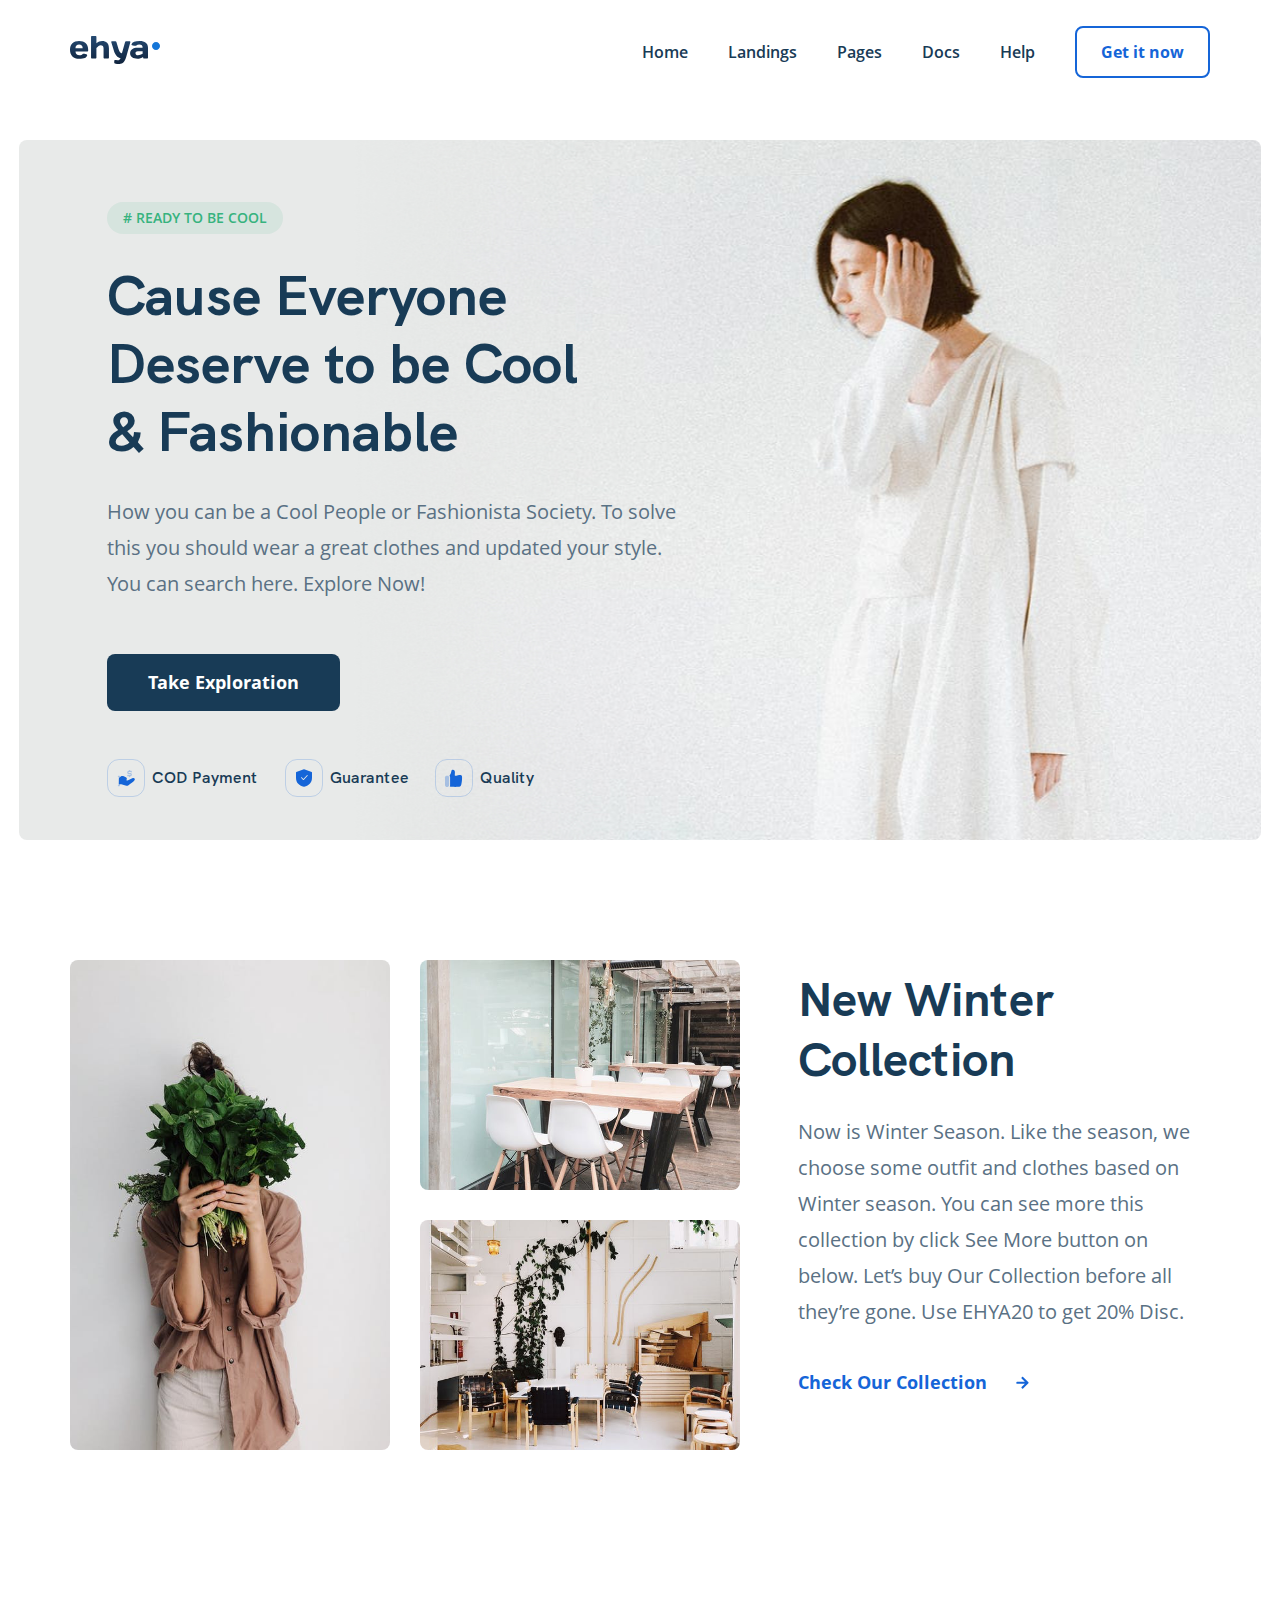
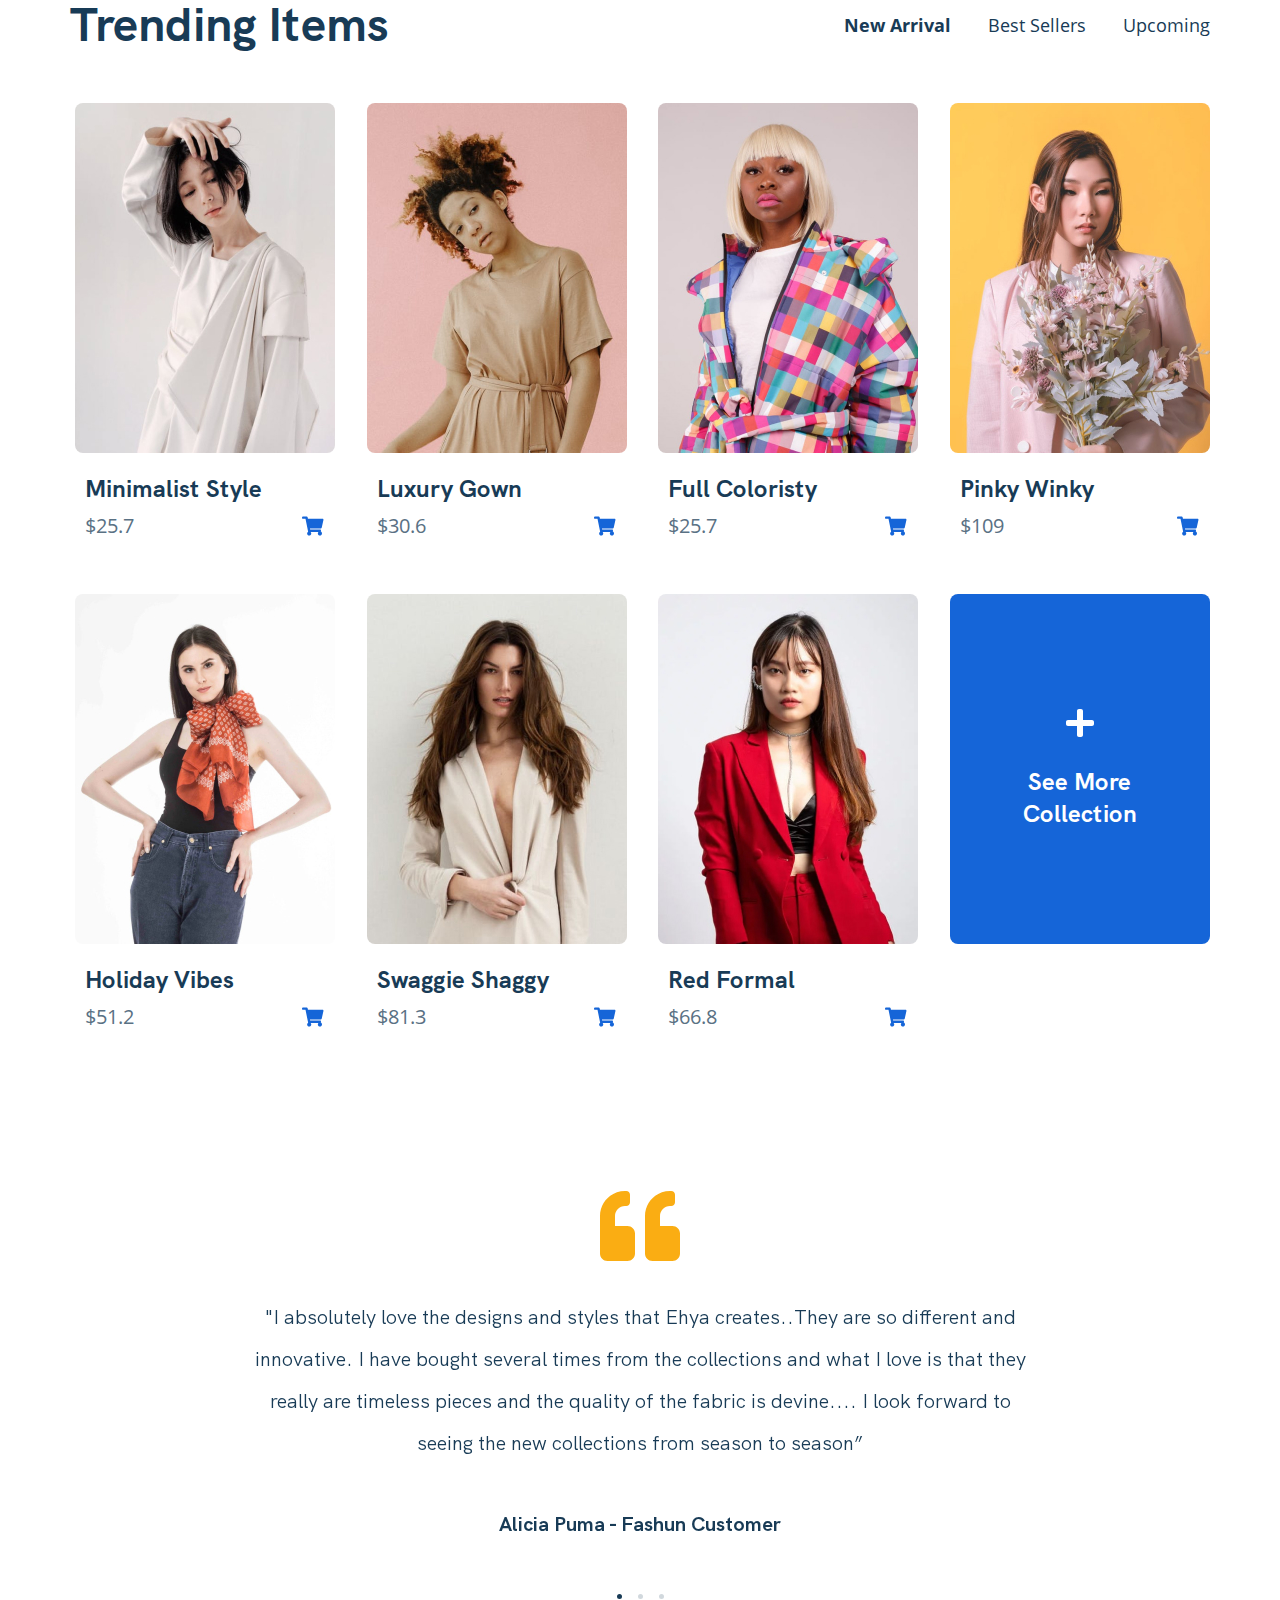
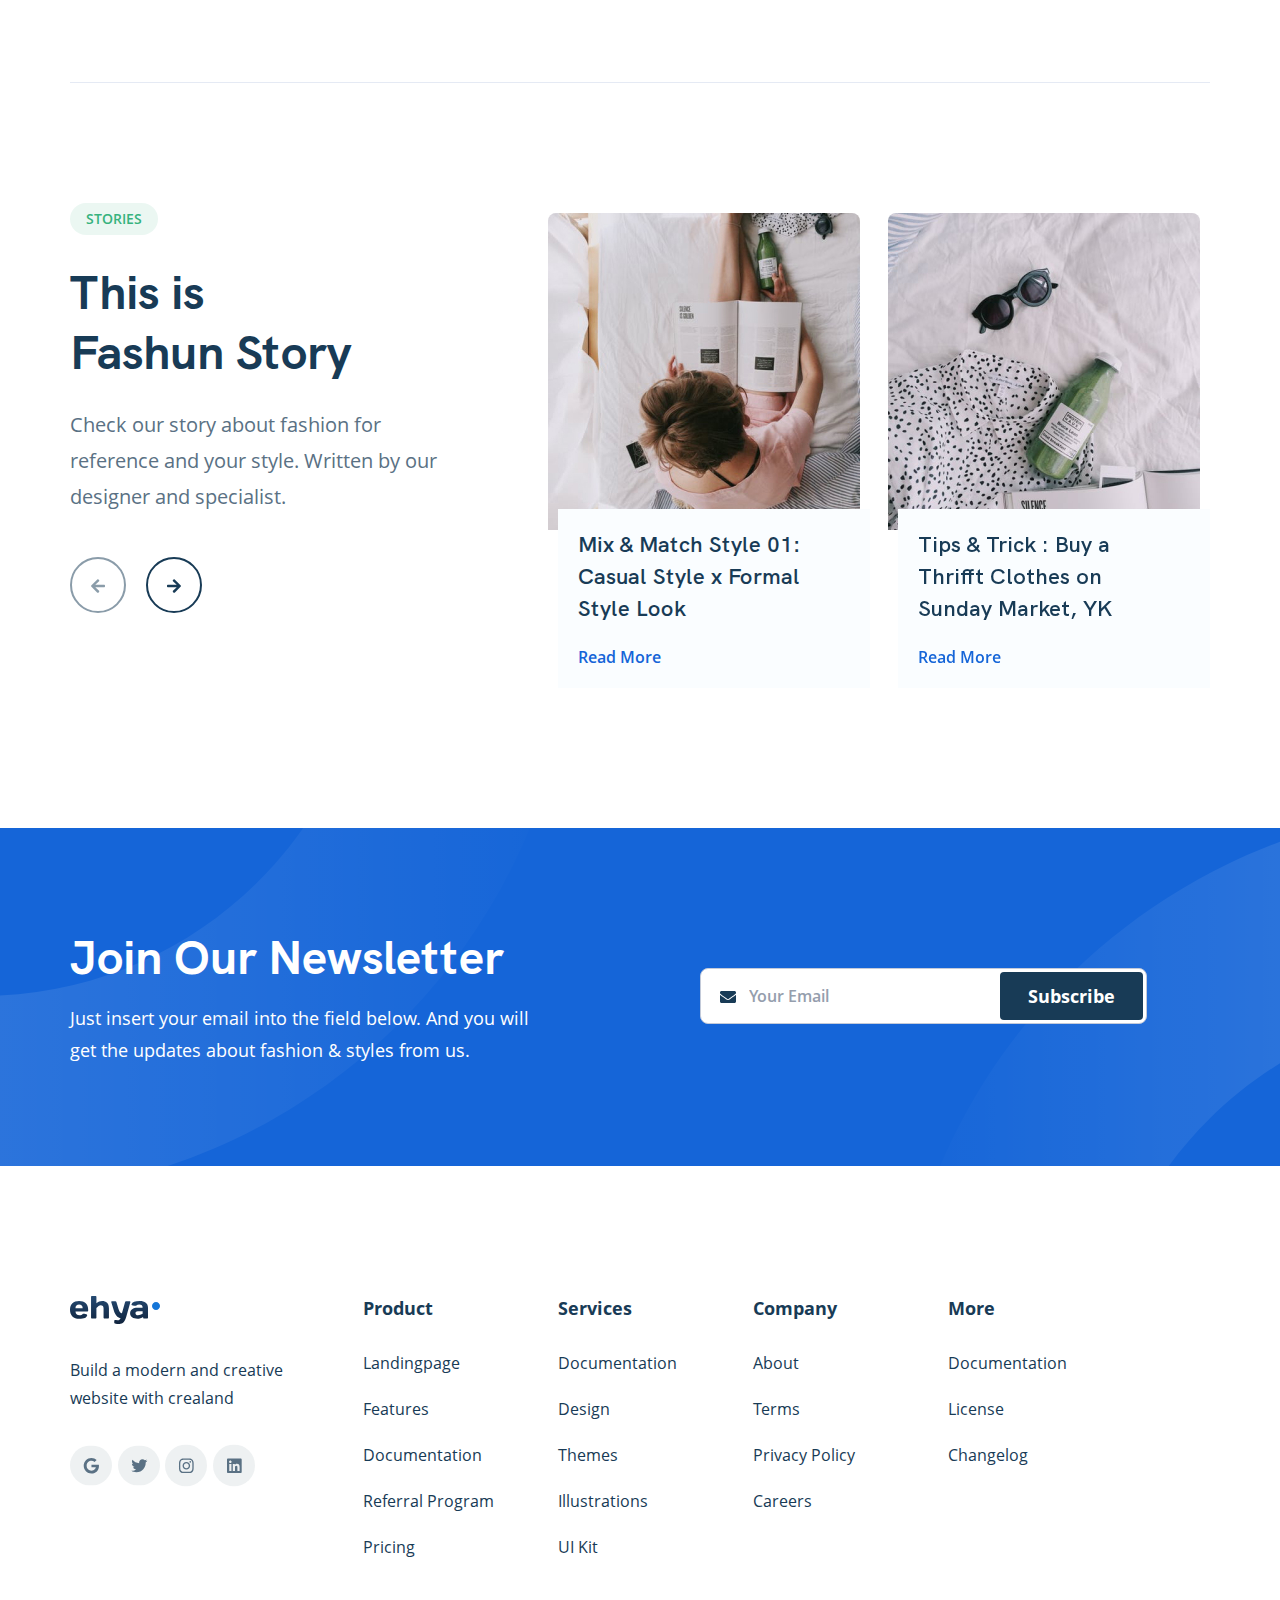
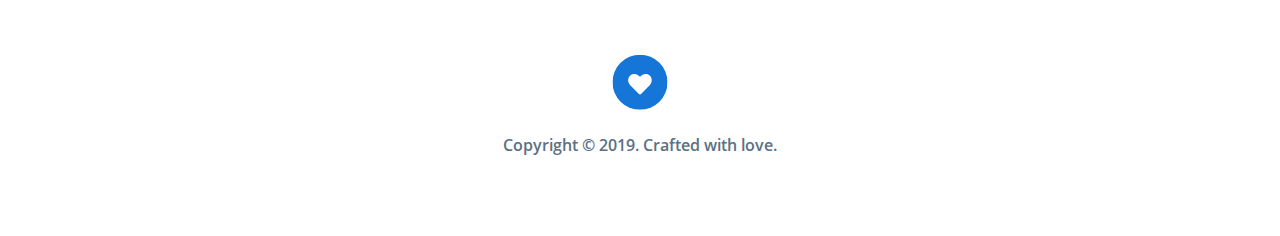
==== commit c0a59cc2: "fix: fixed warnings" ====
--- a/index.html
+++ b/index.html
@@ -12,7 +12,7 @@
   <body>
     <header class="header">
       <div class="container header__container">
-        <a href="#" class="logo">
+        <a href="index.html" class="logo">
           <img src="img/logo.svg" alt="Logo: ehya" class="logo__image" />
         </a>
         <button class="menu-button">
@@ -156,11 +156,7 @@
               <h3 class="title card__title">Minimalist Style</h3>
               <div class="price">
                 <span class="price-tag">$25.7</span>
-                <img
-                  class="price-icon"
-                  src="img/icon-shopping-cart.svg"
-                  alt="Icon: Shopping cart"
-                />
+                <button class="price__button"></button>
               </div>
             </div>
             <!-- /.card -->
@@ -173,11 +169,7 @@
               <h3 class="title card__title">Luxury Gown</h3>
               <div class="price">
                 <span class="price-tag">$30.6</span>
-                <img
-                  class="price-icon"
-                  src="img/icon-shopping-cart.svg"
-                  alt="Icon: Shopping cart"
-                />
+                <button class="price__button"></button>
               </div>
             </div>
             <!-- /.card -->
@@ -190,11 +182,7 @@
               <h3 class="title card__title">Full Coloristy</h3>
               <div class="price">
                 <span class="price-tag">$25.7</span>
-                <img
-                  class="price-icon"
-                  src="img/icon-shopping-cart.svg"
-                  alt="Icon: Shopping cart"
-                />
+                <button class="price__button"></button>
               </div>
             </div>
             <!-- /.card -->
@@ -207,11 +195,7 @@
               <h3 class="title card__title">Pinky Winky</h3>
               <div class="price">
                 <span class="price-tag">$109</span>
-                <img
-                  class="price-icon"
-                  src="img/icon-shopping-cart.svg"
-                  alt="Icon: Shopping cart"
-                />
+                <button class="price__button"></button>
               </div>
             </div>
             <!-- /.card -->
@@ -224,11 +208,7 @@
               <h3 class="title card__title">Holiday Vibes</h3>
               <div class="price">
                 <span class="price-tag">$51.2</span>
-                <img
-                  class="price-icon"
-                  src="img/icon-shopping-cart.svg"
-                  alt="Icon: Shopping cart"
-                />
+                <button class="price__button"></button>
               </div>
             </div>
             <!-- /.card -->
@@ -241,11 +221,7 @@
               <h3 class="title card__title">Swaggie Shaggy</h3>
               <div class="price">
                 <span class="price-tag">$81.3</span>
-                <img
-                  class="price-icon"
-                  src="img/icon-shopping-cart.svg"
-                  alt="Icon: Shopping cart"
-                />
+                <button class="price__button"></button>
               </div>
             </div>
             <!-- /.card -->
@@ -258,11 +234,7 @@
               <h3 class="title card__title">Red Formal</h3>
               <div class="price">
                 <span class="price-tag">$66.8</span>
-                <img
-                  class="price-icon"
-                  src="img/icon-shopping-cart.svg"
-                  alt="Icon: Shopping cart"
-                />
+                <button class="price__button"></button>
               </div>
             </div>
             <!-- /.card -->
@@ -292,11 +264,7 @@
               <h3 class="title card__title">Natural Style</h3>
               <div class="price">
                 <span class="price-tag">$25.7</span>
-                <img
-                  class="price-icon"
-                  src="img/icon-shopping-cart.svg"
-                  alt="Icon: Shopping cart"
-                />
+                <button class="price__button"></button>
               </div>
             </div>
             <!-- /.card -->
@@ -309,11 +277,7 @@
               <h3 class="title card__title">Comfortable Street</h3>
               <div class="price">
                 <span class="price-tag">$30.6</span>
-                <img
-                  class="price-icon"
-                  src="img/icon-shopping-cart.svg"
-                  alt="Icon: Shopping cart"
-                />
+                <button class="price__button"></button>
               </div>
             </div>
             <!-- /.card -->
@@ -326,11 +290,7 @@
               <h3 class="title card__title">Shopping Style</h3>
               <div class="price">
                 <span class="price-tag">$25.7</span>
-                <img
-                  class="price-icon"
-                  src="img/icon-shopping-cart.svg"
-                  alt="Icon: Shopping cart"
-                />
+                <button class="price__button"></button>
               </div>
             </div>
             <!-- /.card -->
@@ -343,11 +303,7 @@
               <h3 class="title card__title">Little Girl</h3>
               <div class="price">
                 <span class="price-tag">$109</span>
-                <img
-                  class="price-icon"
-                  src="img/icon-shopping-cart.svg"
-                  alt="Icon: Shopping cart"
-                />
+                <button class="price__button"></button>
               </div>
             </div>
             <!-- /.card -->
@@ -360,11 +316,7 @@
               <h3 class="title card__title">Holiday style</h3>
               <div class="price">
                 <span class="price-tag">$51.2</span>
-                <img
-                  class="price-icon"
-                  src="img/icon-shopping-cart.svg"
-                  alt="Icon: Shopping cart"
-                />
+                <button class="price__button"></button>
               </div>
             </div>
             <!-- /.card -->
@@ -377,11 +329,7 @@
               <h3 class="title card__title">Casual</h3>
               <div class="price">
                 <span class="price-tag">$81.3</span>
-                <img
-                  class="price-icon"
-                  src="img/icon-shopping-cart.svg"
-                  alt="Icon: Shopping cart"
-                />
+                <button class="price__button"></button>
               </div>
             </div>
             <!-- /.card -->
@@ -394,11 +342,7 @@
               <h3 class="title card__title">Sport Live</h3>
               <div class="price">
                 <span class="price-tag">$66.8</span>
-                <img
-                  class="price-icon"
-                  src="img/icon-shopping-cart.svg"
-                  alt="Icon: Shopping cart"
-                />
+                <button class="price__button"></button>
               </div>
             </div>
             <!-- /.card -->
@@ -428,11 +372,7 @@
               <h3 class="title card__title">Summers</h3>
               <div class="price">
                 <span class="price-tag">$25.7</span>
-                <img
-                  class="price-icon"
-                  src="img/icon-shopping-cart.svg"
-                  alt="Icon: Shopping cart"
-                />
+                <button class="price__button"></button>
               </div>
             </div>
             <!-- /.card -->
@@ -445,11 +385,7 @@
               <h3 class="title card__title">Doll Style</h3>
               <div class="price">
                 <span class="price-tag">$30.6</span>
-                <img
-                  class="price-icon"
-                  src="img/icon-shopping-cart.svg"
-                  alt="Icon: Shopping cart"
-                />
+                <button class="price__button"></button>
               </div>
             </div>
             <!-- /.card -->
@@ -462,11 +398,7 @@
               <h3 class="title card__title">Barbie Girl</h3>
               <div class="price">
                 <span class="price-tag">$25.7</span>
-                <img
-                  class="price-icon"
-                  src="img/icon-shopping-cart.svg"
-                  alt="Icon: Shopping cart"
-                />
+                <button class="price__button"></button>
               </div>
             </div>
             <!-- /.card -->
@@ -479,11 +411,7 @@
               <h3 class="title card__title">Natural Free</h3>
               <div class="price">
                 <span class="price-tag">$109</span>
-                <img
-                  class="price-icon"
-                  src="img/icon-shopping-cart.svg"
-                  alt="Icon: Shopping cart"
-                />
+                <button class="price__button"></button>
               </div>
             </div>
             <!-- /.card -->
@@ -496,11 +424,7 @@
               <h3 class="title card__title">Mysterious</h3>
               <div class="price">
                 <span class="price-tag">$51.2</span>
-                <img
-                  class="price-icon"
-                  src="img/icon-shopping-cart.svg"
-                  alt="Icon: Shopping cart"
-                />
+                <button class="price__button"></button>
               </div>
             </div>
             <!-- /.card -->
@@ -513,11 +437,7 @@
               <h3 class="title card__title">Travel Free</h3>
               <div class="price">
                 <span class="price-tag">$81.3</span>
-                <img
-                  class="price-icon"
-                  src="img/icon-shopping-cart.svg"
-                  alt="Icon: Shopping cart"
-                />
+                <button class="price__button"></button>
               </div>
             </div>
             <!-- /.card -->
@@ -530,11 +450,7 @@
               <h3 class="title card__title">Neformal</h3>
               <div class="price">
                 <span class="price-tag">$66.8</span>
-                <img
-                  class="price-icon"
-                  src="img/icon-shopping-cart.svg"
-                  alt="Icon: Shopping cart"
-                />
+                <button class="price__button"></button>
               </div>
             </div>
             <!-- /.card -->
@@ -638,12 +554,8 @@
             by our designer and specialist.
           </p>
           <div class="stories-buttons">
-            <button class="stories__button stories__button--prev">
-              <img src="img/button-prev.svg" alt="Button: Prev" />
-            </button>
-            <button class="stories__button stories__button--next">
-              <img src="img/button-next.svg" alt="Button: Next" />
-            </button>
+            <button class="stories__button stories__button--prev"></button>
+            <button class="stories__button stories__button--next"></button>
           </div>
         </div>
         <!-- /.stories-left -->
@@ -791,7 +703,7 @@
       <div class="container footer-container">
         <div class="footer-top">
           <div class="footer__main">
-            <a href="#" class="logo">
+            <a href="index.html" class="logo">
               <img src="img/logo.svg" alt="Logo: ehya" class="logo__image" />
             </a>
             <p class="footer__text">
--- a/css/style.css
+++ b/css/style.css
@@ -1,2 +1,2 @@
-@font-face{font-family:"Open Sans";src:url("../fonts/OpenSans-Bold.woff") format("woff"),url("../fonts/OpenSans-Bold.woff2") format("woff2");font-weight:bold;font-style:normal;font-display:swap}@font-face{font-family:"Open Sans";src:url("../fonts/OpenSans-Regular.woff") format("woff"),url("../fonts/OpenSans-Regular.woff2") format("woff2");font-weight:normal;font-style:normal;font-display:swap}@font-face{font-family:"Open Sans";src:url("../fonts/OpenSans-SemiBold.woff") format("woff"),url("../fonts/OpenSans-SemiBold.woff2") format("woff2");font-weight:600;font-style:normal;font-display:swap}@font-face{font-family:'HK Grotesk';src:url("../fonts/HKGrotesk-Bold.woff") format("woff"),url("../fonts/HKGrotesk-Bold.woff2") format("woff2");font-weight:bold;font-style:normal;font-display:swap}@font-face{font-family:'HK Grotesk';src:url("../fonts/HKGrotesk-SemiBold.woff") format("woff"),url("../fonts/HKGrotesk-SemiBold.woff2") format("woff2");font-weight:600;font-style:normal;font-display:swap}@font-face{font-family:'HK Grotesk';src:url("../fonts/HKGrotesk-Regular.woff") format("woff"),url("../fonts/HKGrotesk-Regular.woff2") format("woff2");font-weight:normal;font-style:normal;font-display:swap}*{box-sizing:border-box}body{background-color:#ffffff;font-family:'Open Sans', sans-serif;color:#183B56}input,button{outline:none}.container{max-width:1140px;margin:auto}img{max-width:100%}.label{padding:6px 16px;text-transform:uppercase;font-style:normal;font-weight:600;font-size:14px;line-height:20px;color:#36B37E;background-color:rgba(54,179,126,0.1);border-radius:2000px}.title{font-family:'HK Grotesk', sans-serif;font-style:normal;font-weight:bold;font-size:48px;line-height:60px;margin:0}.description{margin:0;color:#5A7184;font-style:normal;font-weight:normal;font-size:20px;line-height:36px}.button{font-style:normal;font-weight:bold;font-size:18px;line-height:25px;background-color:#183B56;color:#fff;border-radius:8px;border:none;cursor:pointer}.photo{border-radius:8px;object-fit:cover}.logo{width:90px}label.invalid{color:#fff;border-bottom:1px solid #fff;font-size:16px}/*! normalize.css v8.0.1 | MIT License | github.com/necolas/normalize.css */html{line-height:1.15;-webkit-text-size-adjust:100%}body{margin:0}main{display:block}h1{font-size:2em;margin:0.67em 0}hr{box-sizing:content-box;height:0;overflow:visible}pre{font-family:monospace, monospace;font-size:1em}a{background-color:transparent}abbr[title]{border-bottom:none;text-decoration:underline;text-decoration:underline dotted}b,strong{font-weight:bolder}code,kbd,samp{font-family:monospace, monospace;font-size:1em}small{font-size:80%}sub,sup{font-size:75%;line-height:0;position:relative;vertical-align:baseline}sub{bottom:-0.25em}sup{top:-0.5em}img{border-style:none}button,input,optgroup,select,textarea{font-family:inherit;font-size:100%;line-height:1.15;margin:0}button,input{overflow:visible}button,select{text-transform:none}button,[type="button"],[type="reset"],[type="submit"]{-webkit-appearance:button}button::-moz-focus-inner,[type="button"]::-moz-focus-inner,[type="reset"]::-moz-focus-inner,[type="submit"]::-moz-focus-inner{border-style:none;padding:0}button:-moz-focusring,[type="button"]:-moz-focusring,[type="reset"]:-moz-focusring,[type="submit"]:-moz-focusring{outline:1px dotted ButtonText}fieldset{padding:0.35em 0.75em 0.625em}legend{box-sizing:border-box;color:inherit;display:table;max-width:100%;padding:0;white-space:normal}progress{vertical-align:baseline}textarea{overflow:auto}[type="checkbox"],[type="radio"]{box-sizing:border-box;padding:0}[type="number"]::-webkit-inner-spin-button,[type="number"]::-webkit-outer-spin-button{height:auto}[type="search"]{-webkit-appearance:textfield;outline-offset:-2px}[type="search"]::-webkit-search-decoration{-webkit-appearance:none}::-webkit-file-upload-button{-webkit-appearance:button;font:inherit}details{display:block}summary{display:list-item}template{display:none}[hidden]{display:none}.header{background-color:inherit;padding:26px 0}.header__container{display:flex;align-items:center;justify-content:space-between}.navbar-menu{margin:0;display:flex;align-items:center;justify-content:space-between}.navbar-menu__link{color:#183B56;text-decoration:none;font-style:normal;font-weight:600;font-size:16px;line-height:22px;margin-right:40px}.navbar-menu__button{min-width:130px;min-height:48px;padding:13px 24px;font-size:16px;line-height:22px;background-color:inherit;color:#1565D8;border:2px solid #1565D8}.navbar-menu__close{display:none}.menu-button{display:none}.hero{padding-top:36px}.hero-container{max-width:1280px;min-height:700px;width:97%;padding-top:62px;margin:auto;background-position:67% 25%;background-image:url(../img/header-image.jpg);background-color:#E8EAE9;background-repeat:no-repeat;border-radius:8px;overflow:hidden}.hero-wrapper{max-width:1066px;margin:auto;display:flex;flex-direction:column;align-items:flex-start}.hero__title{margin-top:28px;font-size:56px;line-height:68px;max-width:474px}.hero__description{margin-top:28px;max-width:590px}.hero__button{margin-top:52px;margin-bottom:48px;padding:16px 24px;min-width:233px;min-height:56px}.advantages{display:flex;align-items:center;justify-content:space-between;list-style-type:none;margin:0;padding:0;width:427px}.advantages__item{display:flex;align-items:center}.advantages__text{font-family:'HK Grotesk', sans-serif;font-style:normal;font-weight:600;font-size:16px;line-height:20px;color:#183B56}.advantages__icon{margin-right:7px;min-width:36px;min-height:36px;padding:7px;border:0.75px solid rgba(21,101,216,0.2);border-radius:12px}.collection{padding-top:120px}.collection-container{display:flex;align-items:flex-start;justify-content:flex-start;flex-wrap:wrap}.collection__main-photo{width:320px;height:490px;margin-right:30px}.collection__photos{width:320px;display:flex;flex-direction:column;justify-content:space-between;height:490px;margin-right:58px}.collection__photo{width:100%;height:230px}.collection__info{display:flex;flex-direction:column;justify-content:flex-start;max-width:392px;padding-top:10px}.collection__description{margin-top:24px}.collection__link{display:flex;align-items:center;justify-content:space-between;width:231px;margin-top:40px;text-decoration:none;color:#1565D8;font-style:normal;font-weight:bold;font-size:18px;line-height:25px}.trending{padding-top:145px}.trending-top{display:flex;align-items:center;justify-content:space-between;padding-bottom:48px}.trending-content{list-style-type:none;margin:0;padding:0}.trending-content__item{display:none}.trending-content__item--active{display:flex;align-items:flex-start;justify-content:space-between;flex-wrap:wrap;padding-left:5px}.tabs{display:flex;align-items:center;justify-content:space-between;min-width:366px;list-style-type:none;margin:0;padding:0;font-style:normal;font-weight:normal;font-size:18px;line-height:25px}.tabs__item--active{font-weight:bold}.card{width:260px;display:flex;flex-direction:column;align-items:flex-start;padding-bottom:50px}.card__photo{width:100%;height:350px;margin-bottom:20px;object-position:top}.card__title{font-size:24px;line-height:32px;margin-left:10px;margin-bottom:3px}.card-more{background-color:#1565D8;width:100%;height:350px;border-radius:8px;display:flex;align-items:center;justify-content:center}.card-more__link{text-decoration:none;max-width:112px;display:flex;flex-direction:column;align-items:center}.card-more__icon{width:28px;height:28px;margin-bottom:29px}.card-more__title{font-size:24px;line-height:32px;color:#fff;text-align:center}.price{display:flex;align-items:center;justify-content:space-between;width:100%;padding:0 10px}.price-tag{font-style:normal;font-weight:normal;font-size:20px;line-height:36px;color:#5A7184}.price-icon{width:23px}.testimonial{padding:95px 0 80px 0}.testimonial-container{display:flex;flex-direction:column;align-items:center;margin:auto}.testimonial__icon{width:80px;height:70px;margin-bottom:35px}.testimonial-slider{max-width:800px;margin:0;overflow:hidden}.testimonial-slider__item{display:flex;flex-direction:column;align-items:center;justify-content:space-between;width:100%;min-height:220px;margin-bottom:48px}.testimonial-slider__text{margin:0;font-family:'HK Grotesk', sans-serif;font-style:normal;font-weight:normal;font-size:20px;line-height:42px;color:#183B56;text-align:center}.testimonial-slider__name{font-size:20px;line-height:24px}.swiper-pagination{position:unset}.swiper-pagination-bullet{width:5px;height:5px;background:#183B56}.swiper-pagination-bullet-active{background:#183B56}.stories-container{padding-top:120px;padding-bottom:140px;border-top:1px solid #E5EAF4;display:flex;align-items:flex-start;justify-content:space-between}.stories__left{display:flex;align-items:flex-start;flex-direction:column;max-width:392px}.stories__label{margin-bottom:28px}.stories__title{max-width:286px;margin-bottom:24px}.stories__description{margin-bottom:42px}.stories-buttons{display:flex;align-items:center;justify-content:space-between;width:132px;padding-bottom:26px}.stories__button{background-color:transparent;border:none;cursor:pointer;padding:0}.stories-slider{width:662px;height:485px;margin:0;overflow:hidden}.stories-slider__item{height:100%;padding-top:10px;display:flex;justify-content:space-between}.stories-card{position:relative;height:100%;width:322px}.stories-card__photo{width:312px;height:317px;border-radius:8px 8px 0 0}.stories-card__info{padding:20px;position:absolute;z-index:99;right:0;bottom:0;display:flex;flex-direction:column;align-items:flex-start;justify-content:space-between;background-color:#FAFDFF;width:312px;height:179px}.stories-card__title{font-family:'HK Grotesk', sans-serif;font-style:normal;font-weight:600;font-size:22px;line-height:32px;max-width:260px;margin:0}.stories-card__link{text-decoration:none;color:#1565D8;font-style:normal;font-weight:600;font-size:16px;line-height:22px}.newsletter{position:relative;padding:100px 0;background-color:#1565D8}.newsletter:before{content:'';position:absolute;top:0;left:0;right:0;bottom:0;width:100%;height:100%;background-size:cover;background-image:url(../img/newsletter-ovals.svg);background-repeat:no-repeat}.newsletter-container{display:flex;align-items:center;justify-content:flex-start}.newsletter__text{margin-right:144px;max-width:486px;color:#fff}.newsletter__title{margin-bottom:14px}.newsletter__description{margin:0;font-style:normal;font-weight:normal;font-size:18px;line-height:32px}.subscribe{position:relative;min-width:447px}.subscribe:after{content:'';position:absolute;width:16px;height:12px;top:23px;left:20px;background-image:url(../img/icon-email.svg);background-repeat:no-repeat}.subscribe__input{width:100%;height:56px;padding-left:48px;padding-right:155px;font-style:normal;font-weight:600;font-size:16px;line-height:22px;color:#959EAD;background-color:#FFFFFF;border:1px solid #C3CAD9;border-radius:8px;overflow:hidden}.subscribe__button{position:absolute;min-width:143px;height:48px;top:4px;right:4px;border-radius:4px}.footer{padding-top:130px;padding-bottom:80px}.footer-top{display:flex;align-items:flex-start;justify-content:flex-start;padding-bottom:96px}.footer-group{display:flex;align-items:flex-start;justify-content:flex-start}.footer__main{width:263px;min-width:220px;margin-right:30px}.footer__text{margin-top:28px;margin-bottom:32px;font-style:normal;font-weight:normal;font-size:16px;line-height:28px}.footer__social-links{display:flex;align-items:center;justify-content:space-between;width:185px}.footer__icon{width:42px}.footer__list{width:165px;margin-right:30px;font-style:normal;color:#183B56}.footer__ul{padding:0;margin:0;list-style:none}.footer__title{font-weight:bold;font-size:18px;line-height:25px;margin:0 0 31px 0}.footer__item{margin-bottom:24px}.footer__link{text-decoration:none;color:inherit;font-style:normal;font-weight:normal;font-size:16px;line-height:22px}.footer-bottom{width:100%;display:flex;flex-direction:column;align-items:center}.footer-bottom__icon{width:56px;height:56px;margin-bottom:24px}.footer-bottom__text{color:#5A7184;font-style:normal;font-weight:600;font-size:16px;line-height:22px}@media (max-width: 1200px){.container{max-width:960px}.hero-wrapper{min-width:672px;width:95%}.collection{padding-top:80px}.collection-container{min-width:670px}.collection__info{max-width:100%;padding-top:40px}.collection__photos{margin-right:0}.collection__description{margin-top:18px}.collection__link{margin-top:30px}.trending{padding-top:80px}.card:nth-child(6),.card:nth-child(7){display:none}.stories-container{padding-top:80px 0;flex-direction:column;align-items:center}.stories__left{align-items:center;max-width:550px}.stories__label{margin-bottom:24px}.stories__title{max-width:100%;margin-bottom:16px}.stories__description{margin-bottom:36px;text-align:center}.stories-buttons{width:134px;padding-bottom:36px}.stories-slider{width:682px;height:475px}.stories-slider__item{padding-top:0}.stories-card{width:332px}.stories-card__photo{width:322px}.stories__info{width:322px}.newsletter__text{margin-right:30px}.footer__list{width:150px;margin-right:30px}}@media (max-width: 992px){.container{min-width:700px;width:85%}.header{padding:22px 0}.navbar-menu__item{margin-right:25px}.navbar-menu__button{max-height:40px;padding:9px 24px}.hero{padding-top:30px}.hero-container{min-width:728px;width:95%}.collection__info{max-width:654px}.trending-top{flex-direction:column;padding-bottom:56px}.trending__title{margin-bottom:28px}.trending-content{max-width:608px;margin:auto}.card{width:280px}.card:nth-child(6),.card:nth-child(7){display:flex}.testimonial{padding:30px 0 80px}.testimonial-slider{max-width:630px}.testimonial-slider__item{min-height:270px}.stories__left{max-width:510px}.newsletter{padding:80px 0 72px}.newsletter:before{background-position:-250px -30px}.newsletter-container{flex-direction:column}.newsletter__text{margin-right:0;margin-bottom:56px;text-align:center}.footer{padding:64px 0}.footer-container{width:641px}.footer-top{padding-bottom:12px}.footer-group{align-items:flex-start;justify-content:flex-start;flex-wrap:wrap}.footer__list{margin-bottom:48px;margin-right:40px}.footer__main{width:253px;min-width:253px;margin-right:50px}}@media (max-width: 767px){body{padding-top:75px}.container{min-width:unset;max-width:650px;width:85%}.header{position:fixed;left:0;top:0;right:0;z-index:99}.navbar-menu{position:absolute;top:10px;right:8px;padding:36px 24px;min-width:304px;background-color:#fff;flex-direction:column;align-items:flex-start;display:none}.navbar-menu__link{margin-bottom:20px}.navbar-menu__button{min-width:130px;width:100%}.navbar-menu__close{position:absolute;top:16px;right:20px;width:16px;height:16px;display:block}.navbar-menu--visible{display:flex}.menu-button{display:flex;width:22px;height:18px;padding:0;align-items:center;justify-content:space-between;flex-direction:column;border:none;background-color:inherit;cursor:pointer}.menu-button__line{width:22px;height:2px;background-color:#3A4C66}.hero{padding-top:30px}.hero-container{min-width:unset;padding-top:36px;min-height:624px;background-position:67% 25%}.hero-wrapper{min-width:unset}.hero__title{margin-top:24px;max-width:407px;font-size:48px;line-height:60px}.hero__description{margin-top:20px;max-width:400px;font-size:18px;line-height:32px}.hero__button{margin-top:36px;margin-bottom:40px}.advantages{width:410px}.collection-container{max-width:670px;width:90%;justify-content:space-between}.collection__main-photo{margin-right:0}.testimonial-slider{max-width:630px;width:90%}.testimonial-slider__item{margin-bottom:48px}.testimonial-slider__text{margin-bottom:48px}.stories-container{max-width:728px;width:95%}.stories-slider{max-width:728px;width:95%;height:unset}.stories-slider__item{flex-wrap:wrap;align-items:center}.stories-card{height:475px}.footer-container{width:85%}.footer-group{align-items:flex-start;justify-content:space-between;flex-wrap:wrap}.footer__list{margin-bottom:48px;margin-right:0}}@media (max-width: 740px){.collection-container{width:610px;justify-content:space-between}.collection__main-photo{width:310px;height:400px;margin-right:30px}.collection__photos{width:270px;height:400px;margin-right:0}.collection__photo{width:100%;height:190px}.card{width:250px;padding-bottom:40px}.card__photo{height:340px;margin-bottom:20px}.card-more{height:340px}.stories-slider{max-width:600px}.stories-card{height:408px;width:280px}.stories-card__photo{width:270px;height:277px}.stories-card__info{padding:20px 10px 20px 20px;width:270px;height:155px}.stories-card__title{font-size:20px;line-height:24px}.footer__main{margin-right:15px}}@media (max-width: 700px){.footer-group{width:100%;justify-content:center}.footer-top{align-items:center;flex-direction:column;padding-bottom:48px}.footer__main{width:100%;display:flex;align-items:center;flex-direction:column;order:1;margin-right:0}.footer__list{flex-basis:45%;width:auto}.footer__text{text-align:center}.footer__social-links{width:230px}}@media (max-width: 630px){.title{font-size:40px;line-height:46px}.hero__title{max-width:360px}.collection-container{width:95%;align-items:center;justify-content:space-between;flex-direction:column}.collection__main-photo{width:420px;height:400px;margin-right:0;margin-bottom:20px}.collection__photos{flex-direction:row;width:420px;height:150px;margin-right:0}.collection__photo{width:48%;height:100%}.collection__info{align-items:center;width:420px;text-align:center}.card{width:140px;padding-bottom:20px}.card__title{margin-left:0;font-size:16px;line-height:20px}.card__photo{height:170px;margin-bottom:13px}.card-more{height:170px}.card-more__icon{width:25px;height:32px;margin-bottom:21px}.card-more__title{font-size:20px;line-height:24px}.card:nth-child(6),.card:nth-child(7){display:none}.price{justify-content:flex-start;padding:0}.price-tag{font-size:14px;line-height:24px;padding-right:12px}.price-icon{width:14px}.trending-top{padding-bottom:36px}.trending__title{margin-bottom:24px}.testimonial{padding:28px 0 64px 0}.testimonial-container{display:flex;flex-direction:column;align-items:center;margin:auto}.testimonial-slider__name{font-size:20px;line-height:24px}.testimonial-slider__item{margin-bottom:24px}.testimonial-slider__text{margin-bottom:24px}.testimonial__icon{width:70px;height:80px;margin-bottom:13px}.stories-container{padding-top:48px}.stories-slider__item{justify-content:center}.stories-slider{max-width:600px}.stories-buttons{width:112px}.stories__button{width:48px;height:48px}.stories-card{margin-bottom:24px;height:408px;width:280px}.stories-card__photo{width:270px;height:277px}.stories-card__info{padding:20px 10px 20px 20px;width:270px;height:155px}.stories-card__title{font-size:20px;line-height:24px}}@media (max-width: 576px){.header{padding:18px 0}.title{font-size:28px;line-height:36px}.label{padding:2px 26px}.description{font-size:16px;line-height:28px}.navbar-menu{position:absolute;top:10px;right:8px;padding:36px 24px;width:97%}.hero{padding-top:24px}.hero-container{width:100%;padding-top:381px;padding-bottom:20px;background-position:77% top;border-radius:0}.hero-wrapper{align-items:center}.hero__title{margin-top:20px;font-size:32px;line-height:40px;text-align:center}.hero__description{margin-top:20px;text-align:center}.hero__button{margin-top:24px;margin-bottom:22px;padding:13px 24px;min-height:48px;font-size:16px;line-height:22px}.advantages{display:flex;align-items:center;justify-content:center;flex-wrap:wrap;width:93%}.advantages__item{margin-bottom:16px}.advantages__item:nth-child(1){margin-right:16px}.advantages__icon{min-width:24px;min-height:24px;padding:4px;border-radius:8px}.collection__main-photo{width:100%;min-width:290px;max-width:330px;height:300px;margin-bottom:14px}.collection__photos{width:100%;min-width:290px;max-width:330px;height:97px;margin-right:0}.collection__photo{width:48%;min-width:138px;height:100%}.collection__info{width:100%;min-width:290px;max-width:330px;padding-top:36px}.collection__description{margin-top:16px}.collection__link{width:210px;margin-top:24px;font-size:16px;line-height:22px}.trending{padding-top:64px}.trending-container{width:93%;max-width:366px}.trending-content__item--active{justify-content:space-evenly}.tabs{font-size:16px;line-height:22px;width:100%;max-width:366px;min-width:unset}.card__title{font-size:16px;line-height:20px}.card-more__title{font-size:20px;line-height:24px}.card:nth-child(6),.card:nth-child(7){display:flex}.testimonial-slider__text{font-size:18px;line-height:36px}.testimonial-slider__name{font-size:20px;line-height:24px;max-width:170px;text-align:center}.testimonial-slider__name:before{content:'- '}.stories-container{padding-bottom:40px}.newsletter{padding:64px 0}.newsletter-container{width:90%;flex-direction:column;align-items:center}.newsletter__text{margin-right:0;max-width:unset;margin-bottom:36px}.newsletter__title{margin-bottom:24px}.newsletter__description{font-size:16px;line-height:28px}.subscribe{display:flex;flex-direction:column;align-items:center;min-width:unset;width:100%}.subscribe:after{top:19px}.subscribe__input{height:48px;padding-left:48px;padding-right:10px}.subscribe__button{position:unset;width:100%;height:48px;margin-top:10px}.footer-group{width:100%;justify-content:space-between;margin-bottom:-7px}.footer-top{padding-bottom:0}.footer-bottom{display:none}.footer__list{margin-bottom:39px}.footer__text{margin-top:16px;margin-bottom:16px;font-size:14px;line-height:24px}.footer__list{flex-basis:45%;width:auto}.footer__social-links{width:185px}.footer__title{margin-bottom:20px}.footer__item{margin-bottom:15px}}@media (max-width: 350px){.hero__title{max-width:272px}.trending-content__item--active{justify-content:space-between}}
+@font-face{font-family:"Open Sans";src:url("../fonts/OpenSans-Bold.woff") format("woff"),url("../fonts/OpenSans-Bold.woff2") format("woff2");font-weight:bold;font-style:normal;font-display:swap}@font-face{font-family:"Open Sans";src:url("../fonts/OpenSans-Regular.woff") format("woff"),url("../fonts/OpenSans-Regular.woff2") format("woff2");font-weight:normal;font-style:normal;font-display:swap}@font-face{font-family:"Open Sans";src:url("../fonts/OpenSans-SemiBold.woff") format("woff"),url("../fonts/OpenSans-SemiBold.woff2") format("woff2");font-weight:600;font-style:normal;font-display:swap}@font-face{font-family:'HK Grotesk';src:url("../fonts/HKGrotesk-Bold.woff") format("woff"),url("../fonts/HKGrotesk-Bold.woff2") format("woff2");font-weight:bold;font-style:normal;font-display:swap}@font-face{font-family:'HK Grotesk';src:url("../fonts/HKGrotesk-SemiBold.woff") format("woff"),url("../fonts/HKGrotesk-SemiBold.woff2") format("woff2");font-weight:600;font-style:normal;font-display:swap}@font-face{font-family:'HK Grotesk';src:url("../fonts/HKGrotesk-Regular.woff") format("woff"),url("../fonts/HKGrotesk-Regular.woff2") format("woff2");font-weight:normal;font-style:normal;font-display:swap}*{box-sizing:border-box}body{background-color:#ffffff;font-family:'Open Sans', sans-serif;color:#183B56}input,button{outline:none}.container{max-width:1140px;margin:auto}img{max-width:100%}.label{padding:6px 16px;text-transform:uppercase;font-style:normal;font-weight:600;font-size:14px;line-height:20px;color:#36B37E;background-color:rgba(54,179,126,0.1);border-radius:2000px}.title{font-family:'HK Grotesk', sans-serif;font-style:normal;font-weight:bold;font-size:48px;line-height:60px;margin:0}.description{margin:0;color:#5A7184;font-style:normal;font-weight:normal;font-size:20px;line-height:36px}.button{font-style:normal;font-weight:bold;font-size:18px;line-height:25px;background-color:#183B56;color:#fff;border-radius:8px;border:none;cursor:pointer}.photo{border-radius:8px;object-fit:cover}.logo{width:90px}label.invalid{color:#fff;border-bottom:1px solid #fff;font-size:16px}/*! normalize.css v8.0.1 | MIT License | github.com/necolas/normalize.css */html{line-height:1.15;-webkit-text-size-adjust:100%}body{margin:0}main{display:block}h1{font-size:2em;margin:0.67em 0}hr{box-sizing:content-box;height:0;overflow:visible}pre{font-family:monospace, monospace;font-size:1em}a{background-color:transparent}abbr[title]{border-bottom:none;text-decoration:underline;text-decoration:underline dotted}b,strong{font-weight:bolder}code,kbd,samp{font-family:monospace, monospace;font-size:1em}small{font-size:80%}sub,sup{font-size:75%;line-height:0;position:relative;vertical-align:baseline}sub{bottom:-0.25em}sup{top:-0.5em}img{border-style:none}button,input,optgroup,select,textarea{font-family:inherit;font-size:100%;line-height:1.15;margin:0}button,input{overflow:visible}button,select{text-transform:none}button,[type="button"],[type="reset"],[type="submit"]{-webkit-appearance:button}button::-moz-focus-inner,[type="button"]::-moz-focus-inner,[type="reset"]::-moz-focus-inner,[type="submit"]::-moz-focus-inner{border-style:none;padding:0}button:-moz-focusring,[type="button"]:-moz-focusring,[type="reset"]:-moz-focusring,[type="submit"]:-moz-focusring{outline:1px dotted ButtonText}fieldset{padding:0.35em 0.75em 0.625em}legend{box-sizing:border-box;color:inherit;display:table;max-width:100%;padding:0;white-space:normal}progress{vertical-align:baseline}textarea{overflow:auto}[type="checkbox"],[type="radio"]{box-sizing:border-box;padding:0}[type="number"]::-webkit-inner-spin-button,[type="number"]::-webkit-outer-spin-button{height:auto}[type="search"]{-webkit-appearance:textfield;outline-offset:-2px}[type="search"]::-webkit-search-decoration{-webkit-appearance:none}::-webkit-file-upload-button{-webkit-appearance:button;font:inherit}details{display:block}summary{display:list-item}template{display:none}[hidden]{display:none}.header{background-color:inherit;padding:26px 0}.header__container{display:flex;align-items:center;justify-content:space-between}.navbar-menu{margin:0;display:flex;align-items:center;justify-content:space-between}.navbar-menu__link{color:#183B56;text-decoration:none;font-style:normal;font-weight:600;font-size:16px;line-height:22px;margin-right:40px}.navbar-menu__button{min-width:130px;min-height:48px;padding:13px 24px;font-size:16px;line-height:22px;background-color:inherit;color:#1565D8;border:2px solid #1565D8}.navbar-menu__close{display:none}.menu-button{display:none}.hero{padding-top:36px}.hero-container{max-width:1280px;min-height:700px;width:97%;padding-top:62px;margin:auto;background-position:67% 25%;background-image:url(../img/header-image.jpg);background-color:#E8EAE9;background-repeat:no-repeat;border-radius:8px;overflow:hidden}.hero-wrapper{max-width:1066px;margin:auto;display:flex;flex-direction:column;align-items:flex-start}.hero__title{margin-top:28px;font-size:56px;line-height:68px;max-width:474px}.hero__description{margin-top:28px;max-width:590px}.hero__button{margin-top:52px;margin-bottom:48px;padding:16px 24px;min-width:233px;min-height:56px}.advantages{display:flex;align-items:center;justify-content:space-between;list-style-type:none;margin:0;padding:0;width:427px}.advantages__item{display:flex;align-items:center}.advantages__text{font-family:'HK Grotesk', sans-serif;font-style:normal;font-weight:600;font-size:16px;line-height:20px;color:#183B56}.advantages__icon{margin-right:7px;min-width:36px;min-height:36px;padding:7px;border:0.75px solid rgba(21,101,216,0.2);border-radius:12px}.collection{padding-top:120px}.collection-container{display:flex;align-items:flex-start;justify-content:flex-start;flex-wrap:wrap}.collection__main-photo{width:320px;height:490px;margin-right:30px}.collection__photos{width:320px;display:flex;flex-direction:column;justify-content:space-between;height:490px;margin-right:58px}.collection__photo{width:100%;height:230px}.collection__info{display:flex;flex-direction:column;justify-content:flex-start;max-width:392px;padding-top:10px}.collection__description{margin-top:24px}.collection__link{display:flex;align-items:center;justify-content:space-between;width:231px;margin-top:40px;text-decoration:none;color:#1565D8;font-style:normal;font-weight:bold;font-size:18px;line-height:25px}.trending{padding-top:145px}.trending-top{display:flex;align-items:center;justify-content:space-between;padding-bottom:48px}.trending-content{list-style-type:none;margin:0;padding:0}.trending-content__item{display:none}.trending-content__item--active{display:flex;align-items:flex-start;justify-content:space-between;flex-wrap:wrap;padding-left:5px}.tabs{display:flex;align-items:center;justify-content:space-between;min-width:366px;list-style-type:none;margin:0;padding:0;font-style:normal;font-weight:normal;font-size:18px;line-height:25px}.tabs__item{cursor:pointer}.tabs__item--active{font-weight:bold}.card{width:260px;display:flex;flex-direction:column;align-items:flex-start;padding-bottom:50px}.card__photo{width:100%;height:350px;margin-bottom:20px;object-position:top}.card__title{font-size:24px;line-height:32px;margin-left:10px;margin-bottom:3px}.card-more{background-color:#1565D8;width:100%;height:350px;border-radius:8px;display:flex;align-items:center;justify-content:center}.card-more__link{text-decoration:none;max-width:112px;display:flex;flex-direction:column;align-items:center}.card-more__icon{width:28px;height:28px;margin-bottom:29px}.card-more__title{font-size:24px;line-height:32px;color:#fff;text-align:center}.price{display:flex;align-items:center;justify-content:space-between;width:100%;padding:0 10px}.price-tag{font-style:normal;font-weight:normal;font-size:20px;line-height:36px;color:#5A7184}.price__button{width:23px;height:20px;background-image:url(../img/icon-shopping-cart.svg);background-repeat:no-repeat;background-color:transparent;border:none;cursor:pointer;background-size:contain}.testimonial{padding:95px 0 80px 0}.testimonial-container{display:flex;flex-direction:column;align-items:center;margin:auto}.testimonial__icon{width:80px;height:92px;margin-bottom:24px}.testimonial-slider{max-width:800px;margin:0;overflow:hidden}.testimonial-slider__item{display:flex;flex-direction:column;align-items:center;justify-content:flex-start;width:100%;margin-bottom:48px}.testimonial-slider__text{margin:0;font-family:'HK Grotesk', sans-serif;font-style:normal;font-weight:normal;font-size:20px;line-height:42px;color:#183B56;text-align:center;margin-bottom:48px}.testimonial-slider__name{font-size:20px;line-height:24px}.swiper-pagination{position:unset}.swiper-pagination-bullet{width:5px;height:5px;background:#183B56;margin:0 8px !important}.swiper-pagination-bullet:hover{width:7px;height:7px}.stories-container{padding-top:120px;padding-bottom:140px;border-top:1px solid #E5EAF4;display:flex;align-items:flex-start;justify-content:space-between}.stories__left{display:flex;align-items:flex-start;flex-direction:column;max-width:392px}.stories__label{margin-bottom:28px}.stories__title{max-width:286px;margin-bottom:24px}.stories__description{margin-bottom:42px}.stories-buttons{display:flex;align-items:center;justify-content:space-between;width:132px;padding-bottom:26px}.stories__button{background-image:url(../img/button-next.svg);background-color:transparent;background-repeat:no-repeat;background-size:contain;border:none;cursor:pointer;padding:0;width:56px;height:56px}.stories__button--prev{transform:scale(-1, 1)}.stories-slider{width:662px;height:485px;margin:0;overflow:hidden}.stories-slider__item{height:100%;padding-top:10px;display:flex;justify-content:space-between}.stories-card{position:relative;height:100%;width:322px}.stories-card__photo{width:312px;height:317px;border-radius:8px 8px 0 0}.stories-card__info{padding:20px;position:absolute;z-index:99;right:0;bottom:0;display:flex;flex-direction:column;align-items:flex-start;justify-content:space-between;background-color:#FAFDFF;width:312px;height:179px}.stories-card__title{font-family:'HK Grotesk', sans-serif;font-style:normal;font-weight:600;font-size:22px;line-height:32px;max-width:260px;margin:0}.stories-card__link{text-decoration:none;color:#1565D8;font-style:normal;font-weight:600;font-size:16px;line-height:22px}.swiper-button-disabled{opacity:0.5}.newsletter{position:relative;padding:100px 0;background-color:#1565D8}.newsletter:before{content:'';position:absolute;top:0;left:0;right:0;bottom:0;width:100%;height:100%;background-image:url(../img/newsletter-ovals.svg);background-repeat:no-repeat}.newsletter-container{display:flex;justify-content:flex-start}.newsletter__text{margin-right:144px;max-width:486px;color:#fff}.newsletter__text-thank{color:#fff;margin:5px 10px 5px 0}.newsletter__title{margin-bottom:14px}.newsletter__description{margin:0;font-style:normal;font-weight:normal;font-size:18px;line-height:32px}.newsletter__subscribe{margin-top:40px}.newsletter__button-thank{text-align:center;padding:15px 24px;text-decoration:none;max-height:56px;min-width:176px;z-index:1;margin:5px 0}.subscribe{position:relative;width:447px}.subscribe:after{content:'';position:absolute;width:16px;height:12px;top:23px;left:20px;background-image:url(../img/icon-email.svg);background-repeat:no-repeat}.subscribe__input{width:100%;height:56px;padding-left:48px;padding-right:155px;font-style:normal;font-weight:600;font-size:16px;line-height:22px;color:#959EAD;background-color:#FFFFFF;border:1px solid #C3CAD9;border-radius:8px;overflow:hidden}.subscribe__input::placeholder{color:#959EAD}.subscribe__button{position:absolute;min-width:143px;height:48px;top:4px;right:4px;border-radius:4px}.thank-container{display:flex;justify-content:space-between;align-items:center;flex-wrap:wrap}.footer{padding-top:130px;padding-bottom:80px}.footer-top{display:flex;align-items:flex-start;justify-content:flex-start;padding-bottom:72px}.footer-group{display:flex;align-items:flex-start;justify-content:flex-start}.footer__main{width:263px;min-width:220px;margin-right:30px}.footer__text{margin-top:28px;margin-bottom:32px;font-style:normal;font-weight:normal;font-size:16px;line-height:28px}.footer__social-links{display:flex;align-items:center;justify-content:space-between;width:185px}.footer__icon{width:42px}.footer__list{width:165px;margin-right:30px;font-style:normal;color:#183B56}.footer__ul{padding:0;margin:0;list-style:none}.footer__title{font-weight:bold;font-size:18px;line-height:25px;margin:0 0 31px 0}.footer__item{margin-bottom:24px}.footer__link{text-decoration:none;color:inherit;font-style:normal;font-weight:normal;font-size:16px;line-height:22px}.footer-bottom{width:100%;display:flex;flex-direction:column;align-items:center}.footer-bottom__icon{width:56px;height:56px;margin-bottom:24px}.footer-bottom__text{color:#5A7184;font-style:normal;font-weight:600;font-size:16px;line-height:22px}@media (max-width: 1200px){.container{max-width:960px}.hero-wrapper{min-width:672px;width:95%}.collection{padding-top:80px}.collection-container{min-width:670px;width:min-content}.collection__info{max-width:100%;padding-top:40px}.collection__photos{margin-right:0}.collection__description{margin-top:18px}.collection__link{margin-top:30px}.trending{padding-top:80px}.card:nth-child(6),.card:nth-child(7){display:none}.stories-container{padding-top:80px 0;flex-direction:column;align-items:center}.stories__left{align-items:center;max-width:550px}.stories__label{margin-bottom:24px}.stories__title{max-width:100%;margin-bottom:16px}.stories__description{margin-bottom:36px;text-align:center}.stories-buttons{width:134px;padding-bottom:36px}.stories-slider{width:682px;height:475px}.stories-slider__item{padding-top:0}.stories-card{width:332px}.stories-card__photo{width:322px}.stories__info{width:322px}.newsletter__text{margin-right:30px}.footer__list{width:150px;margin-right:30px}}@media (max-width: 992px){.container{min-width:700px;width:85%}.header{padding:22px 0}.navbar-menu__item{margin-right:25px}.navbar-menu__button{max-height:40px;padding:9px 24px}.hero{padding-top:30px}.hero-container{min-width:728px;width:95%}.collection-container{width:min-content}.collection__info{max-width:654px}.trending-top{flex-direction:column;padding-bottom:56px}.trending__title{margin-bottom:28px}.trending-content{max-width:608px;margin:auto}.card{width:280px}.card:nth-child(6),.card:nth-child(7){display:flex}.testimonial{padding:30px 0 80px}.testimonial-slider{max-width:630px}.stories__left{max-width:510px}.newsletter{padding:80px 0 72px}.newsletter:before{background-position:-250px -30px}.newsletter-container{flex-direction:column;align-items:center}.newsletter__text{margin-right:0;margin-bottom:56px;text-align:center}.newsletter__subscribe{margin-top:0}.footer{padding:64px 0}.footer-container{width:641px}.footer-top{padding-bottom:12px}.footer-group{align-items:flex-start;justify-content:flex-start;flex-wrap:wrap}.footer__list{margin-bottom:48px;margin-right:40px}.footer__main{width:253px;min-width:253px;margin-right:50px}}@media (max-width: 768px){body{padding-top:75px}.container{min-width:unset;max-width:650px;width:85%}.header{position:fixed;left:0;top:0;right:0;z-index:99}.navbar-menu{position:absolute;top:10px;right:8px;padding:36px 24px;min-width:304px;background-color:#fff;flex-direction:column;align-items:flex-start;display:none}.navbar-menu__link{margin-bottom:20px}.navbar-menu__button{min-width:130px;width:100%}.navbar-menu__close{position:absolute;top:16px;right:20px;width:16px;height:16px;display:block}.navbar-menu--visible{display:flex}.menu-button{display:flex;width:22px;height:18px;padding:0;align-items:center;justify-content:space-between;flex-direction:column;border:none;background-color:inherit;cursor:pointer}.menu-button__line{width:22px;height:2px;background-color:#3A4C66}.hero{padding-top:30px}.hero-container{min-width:unset;padding-top:36px;min-height:624px;background-position:67% 25%}.hero-wrapper{min-width:unset}.hero__title{margin-top:24px;max-width:407px;font-size:48px;line-height:60px}.hero__description{margin-top:20px;max-width:400px;font-size:18px;line-height:32px}.hero__button{margin-top:36px;margin-bottom:40px}.advantages{width:410px}.collection-container{max-width:670px;width:90%;justify-content:space-between}.collection__main-photo{margin-right:0}.testimonial__icon{margin-bottom:12px}.testimonial-slider{max-width:630px;width:90%}.testimonial-slider__item{margin-bottom:36px}.testimonial-slider__text{margin-bottom:36px}.stories-container{padding-top:80px;padding-bottom:80px;max-width:728px;width:95%}.stories-slider{max-width:728px;width:95%;height:unset}.stories-slider__item{flex-wrap:wrap;align-items:center}.stories-card{height:475px}.footer-container{width:85%}.footer-group{align-items:flex-start;justify-content:space-between;flex-wrap:wrap}.footer__list{margin-bottom:48px;margin-right:0}}@media (max-width: 740px){.collection-container{width:610px;justify-content:space-between}.collection__main-photo{width:310px;height:400px;margin-right:30px}.collection__photos{width:270px;height:400px;margin-right:0}.collection__photo{width:100%;height:190px}.card{width:250px;padding-bottom:40px}.card__photo{height:340px;margin-bottom:20px}.card-more{height:340px}.stories-slider{max-width:600px}.stories-card{height:408px;width:280px}.stories-card__photo{width:270px;height:277px}.stories-card__info{padding:20px 10px 20px 20px;width:270px;height:155px}.stories-card__title{font-size:20px;line-height:24px}.footer__main{margin-right:15px}}@media (max-width: 700px){.footer-group{width:100%;justify-content:center}.footer-top{align-items:center;flex-direction:column;padding-bottom:48px}.footer__main{width:100%;display:flex;align-items:center;flex-direction:column;order:1;margin-right:0}.footer__list{flex-basis:45%;width:auto}.footer__text{text-align:center}.footer__social-links{width:230px}}@media (max-width: 630px){.title{font-size:40px;line-height:46px}.hero__title{max-width:360px}.collection-container{width:95%;align-items:center;justify-content:space-between;flex-direction:column}.collection__main-photo{width:420px;height:400px;margin-right:0;margin-bottom:20px}.collection__photos{flex-direction:row;width:420px;height:150px;margin-right:0}.collection__photo{width:48%;height:100%}.collection__info{align-items:center;width:420px;text-align:center}.card{width:140px;padding-bottom:20px}.card__title{margin-left:0;font-size:16px;line-height:20px}.card__photo{height:170px;margin-bottom:13px}.card-more{height:170px}.card-more__icon{width:25px;height:32px;margin-bottom:21px}.card-more__title{font-size:20px;line-height:24px}.card:nth-child(6),.card:nth-child(7){display:none}.price{justify-content:flex-start;padding:0}.price-tag{font-size:14px;line-height:24px;padding-right:12px}.price__button{width:14px;height:12px}.trending-top{padding-bottom:36px}.trending__title{margin-bottom:24px}.testimonial{padding:28px 0 64px 0}.testimonial-container{display:flex;flex-direction:column;align-items:center;margin:auto}.testimonial-slider__name{font-size:20px;line-height:24px}.testimonial-slider__item{margin-bottom:24px}.testimonial-slider__text{margin-bottom:24px}.testimonial__icon{width:70px;height:80px;margin-bottom:13px}.stories-container{padding-top:48px}.stories-slider__item{justify-content:center}.stories-slider{max-width:600px}.stories-buttons{width:112px}.stories__button{width:48px;height:48px}.stories-card{margin-bottom:24px;height:408px;width:280px}.stories-card__photo{width:270px;height:277px}.stories-card__info{padding:20px 10px 20px 20px;width:270px;height:155px}.stories-card__title{font-size:20px;line-height:24px}}@media (max-width: 576px){.header{padding:18px 0}.title{font-size:28px;line-height:36px}.label{padding:2px 26px}.description{font-size:16px;line-height:28px}.navbar-menu{padding:36px 24px;left:8px;min-width:unset}.hero{padding-top:24px}.hero-container{width:100%;padding-top:381px;padding-bottom:20px;background-position:77% top;border-radius:0;position:relative}.hero-container:after{position:absolute;bottom:20%;right:0;left:0;width:100%;height:50%;background-color:transparent;background:linear-gradient(to top, rgba(232,234,233,0.9) 0%, rgba(232,234,233,0.1) 100%);content:''}.hero-wrapper{align-items:center}.hero__label{z-index:1}.hero__title{margin-top:20px;font-size:32px;line-height:40px;text-align:center;z-index:1}.hero__description{margin-top:20px;text-align:center;z-index:1}.hero__button{margin-top:24px;margin-bottom:22px;padding:13px 24px;min-height:48px;font-size:16px;line-height:22px;z-index:1}.advantages{display:flex;align-items:center;justify-content:center;flex-wrap:wrap;width:93%;z-index:1}.advantages__item{margin-bottom:16px;margin-right:8px;margin-left:8px}.advantages__icon{min-width:24px;min-height:24px;padding:4px;border-radius:8px}.collection{padding-top:64px}.collection-container{width:85%}.collection__main-photo{width:100%;min-width:290px;max-width:330px;height:300px;margin-bottom:14px}.collection__photos{width:100%;min-width:290px;max-width:330px;height:97px;margin-right:0}.collection__photo{width:48%;min-width:138px;height:100%}.collection__info{width:100%;min-width:280px;padding-top:36px}.collection__description{margin-top:16px}.collection__link{width:210px;margin-top:24px;font-size:16px;line-height:22px}.trending{padding-top:64px}.trending-container{width:93%;max-width:366px}.trending-content__item--active{justify-content:space-evenly}.tabs{font-size:16px;line-height:22px;width:100%;max-width:366px;min-width:unset}.card__title{font-size:16px;line-height:20px}.card-more__title{font-size:20px;line-height:24px}.card:nth-child(6),.card:nth-child(7){display:flex}.testimonial-slider__text{font-size:18px;line-height:36px}.testimonial-slider__name{font-size:20px;line-height:24px;max-width:170px;text-align:center}.testimonial-slider__name:before{content:'- '}.stories-container{padding-bottom:40px}.stories__label{padding:2px 12px}.stories-buttons{padding-bottom:26px}.newsletter{padding:64px 0}.newsletter-container{width:90%;flex-direction:column;align-items:center}.newsletter__text{margin-right:0;max-width:unset;margin-bottom:36px}.newsletter__title{margin-bottom:24px}.newsletter__description{font-size:16px;line-height:28px}.subscribe{display:flex;flex-direction:column;align-items:center;min-width:unset;width:100%}.subscribe:after{top:19px}.subscribe__input{height:48px;padding-left:48px;padding-right:10px}.subscribe__button{position:unset;width:100%;height:48px;margin-top:10px}.footer-group{width:100%;justify-content:space-between;margin-bottom:-7px}.footer-top{padding-bottom:0}.footer-bottom{display:none}.footer__list{margin-bottom:39px}.footer__text{margin-top:16px;margin-bottom:16px;font-size:14px;line-height:24px}.footer__list{flex-basis:45%;width:auto}.footer__social-links{width:185px}.footer__title{margin-bottom:20px}.footer__item{margin-bottom:15px}}@media (max-width: 425px){.hero-container{background-position:80% top}.collection-container{width:91%}}@media (max-width: 350px){.hero__title{max-width:272px}.trending-content__item--active{justify-content:space-between}.advantages{width:100%}.collection__description{width:280px}.stories__description{max-width:280px}.footer__title{font-size:16px;line-height:22px}.footer__text{max-width:263px}.footer__link{font-size:14px;line-height:20px}}
 /*# sourceMappingURL=style.css.map */